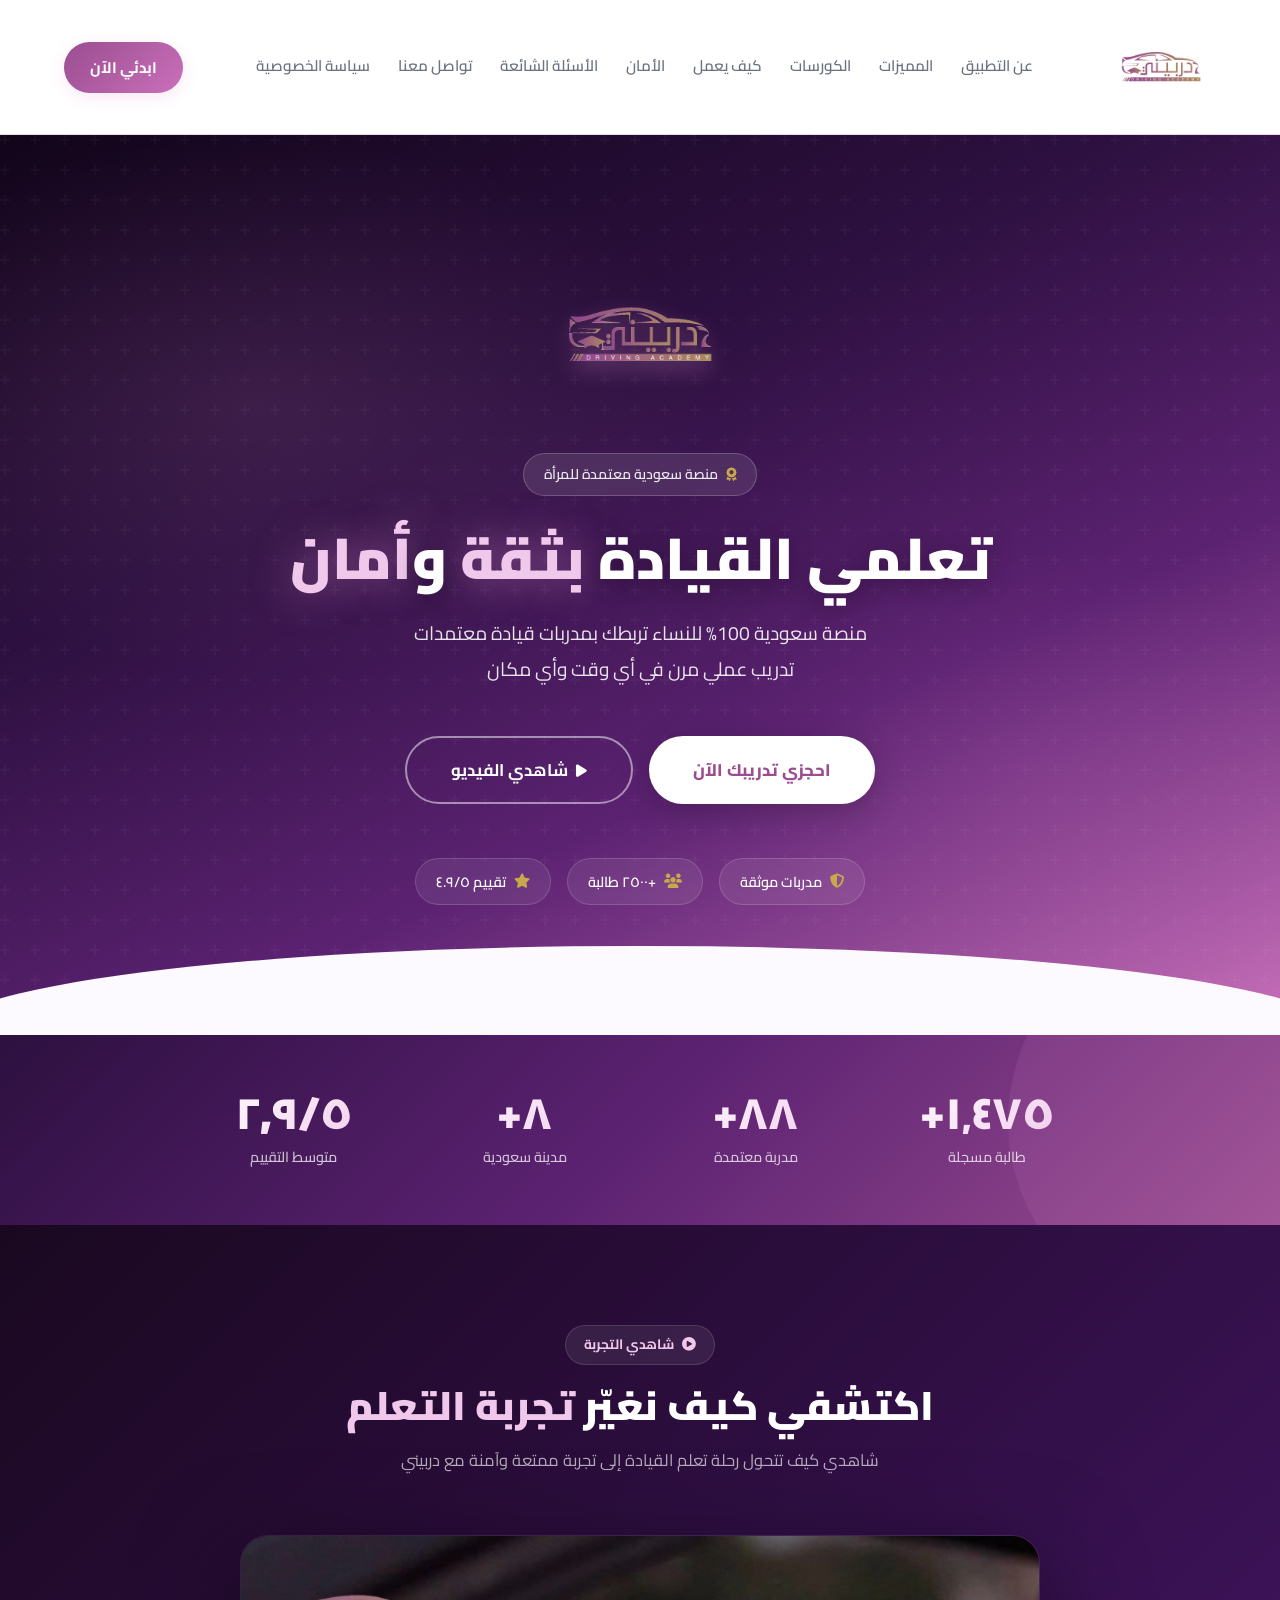
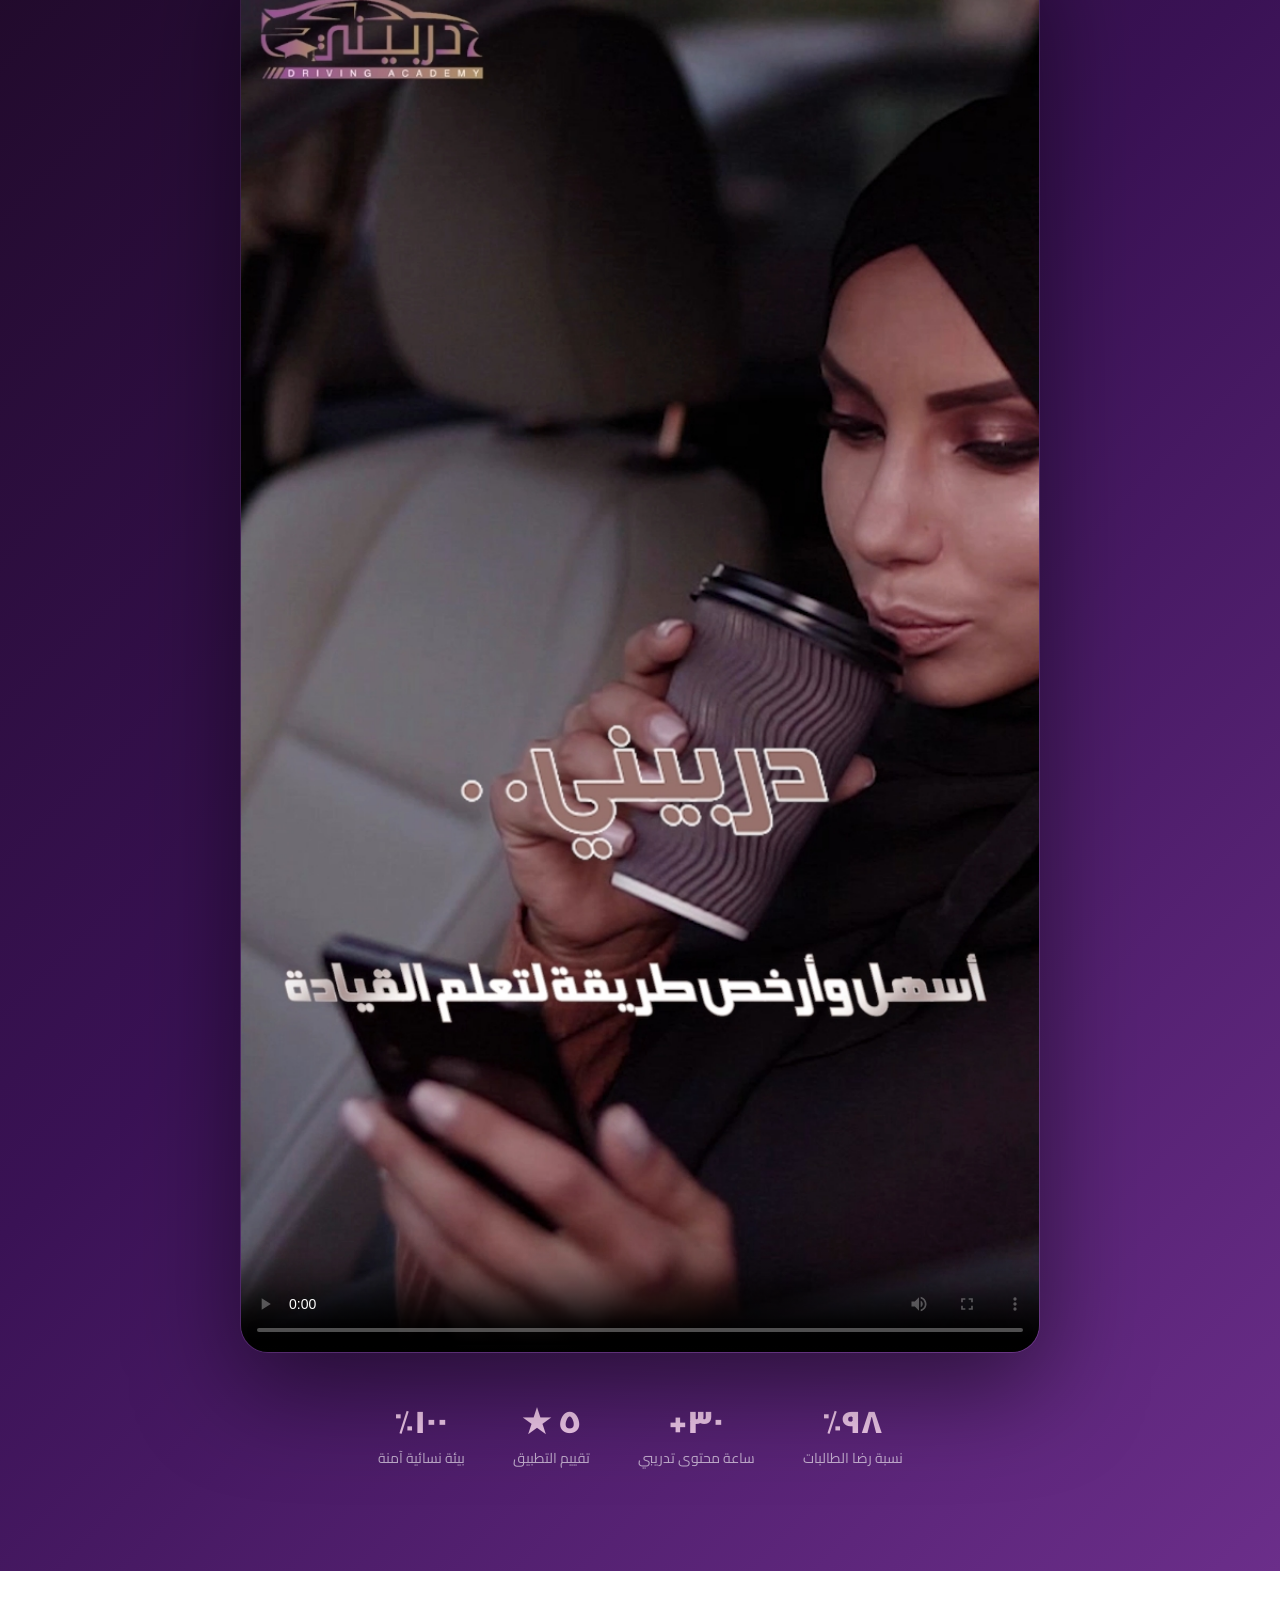
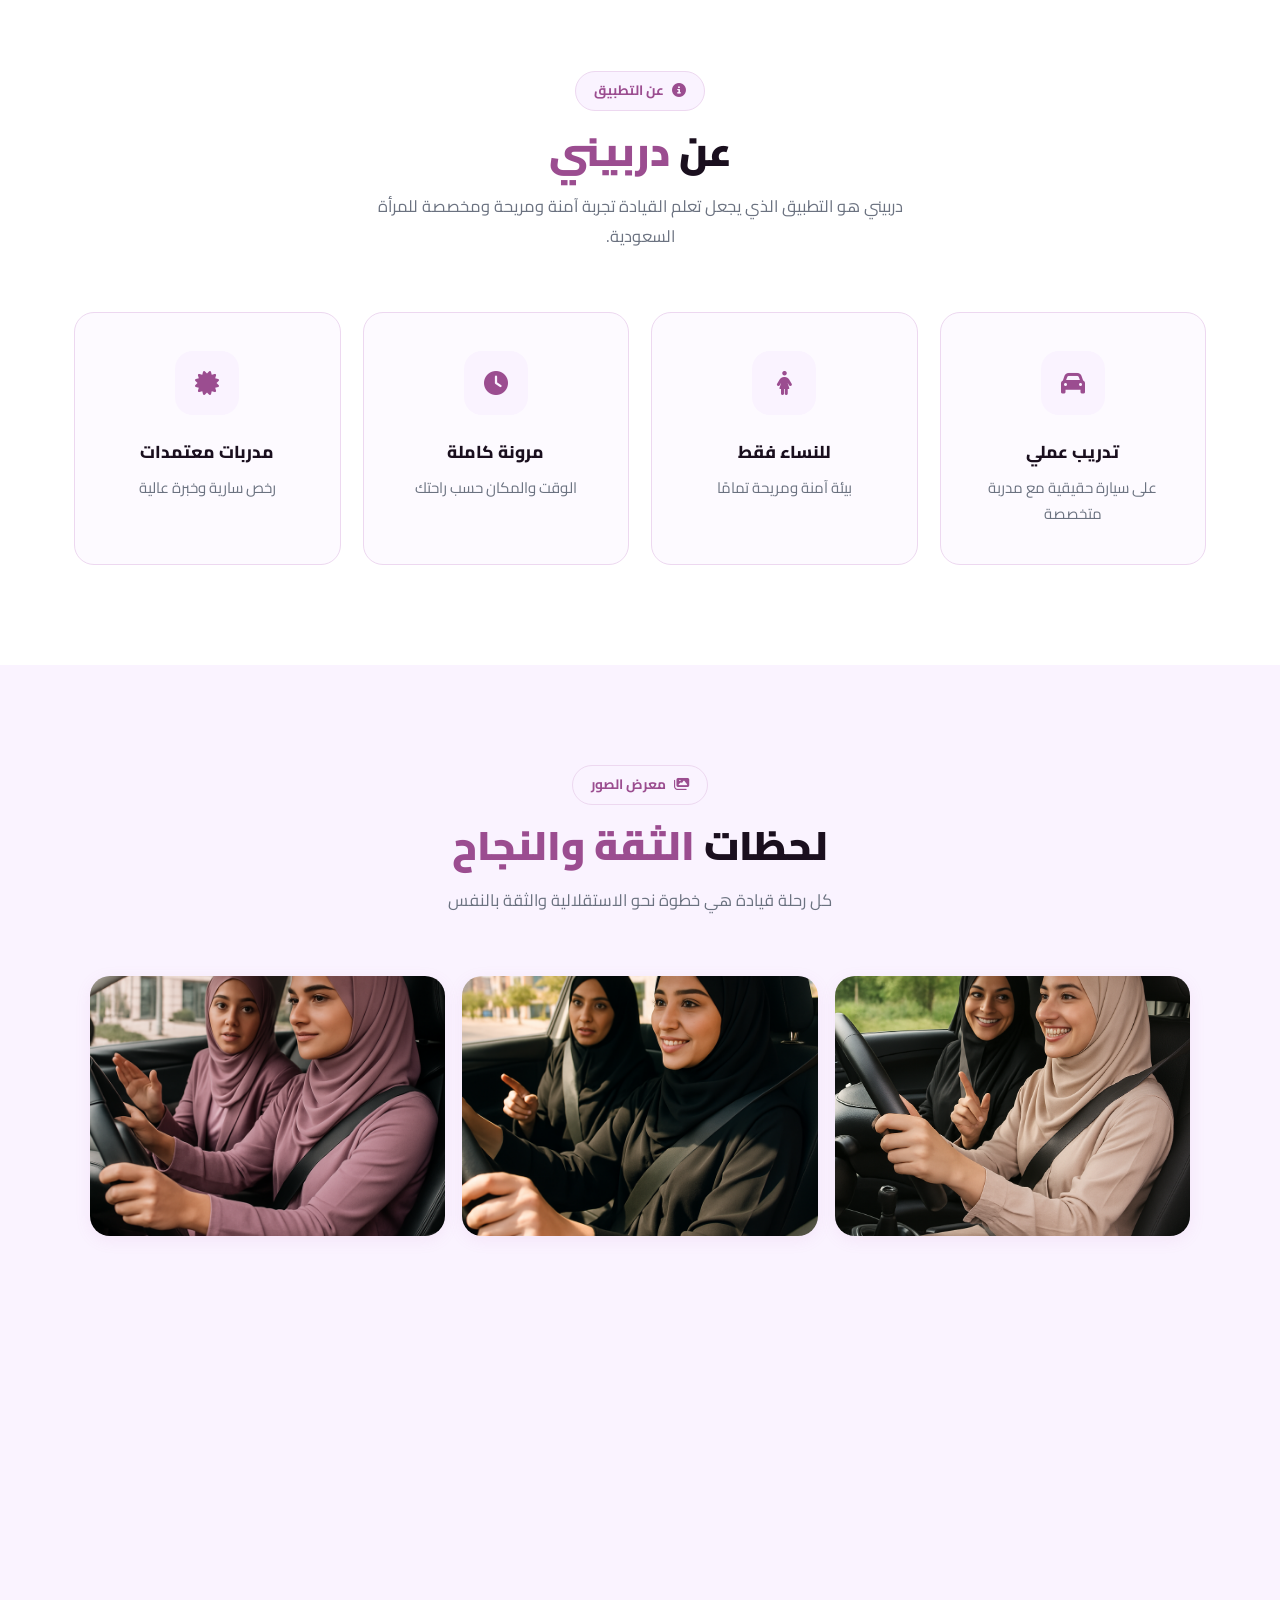
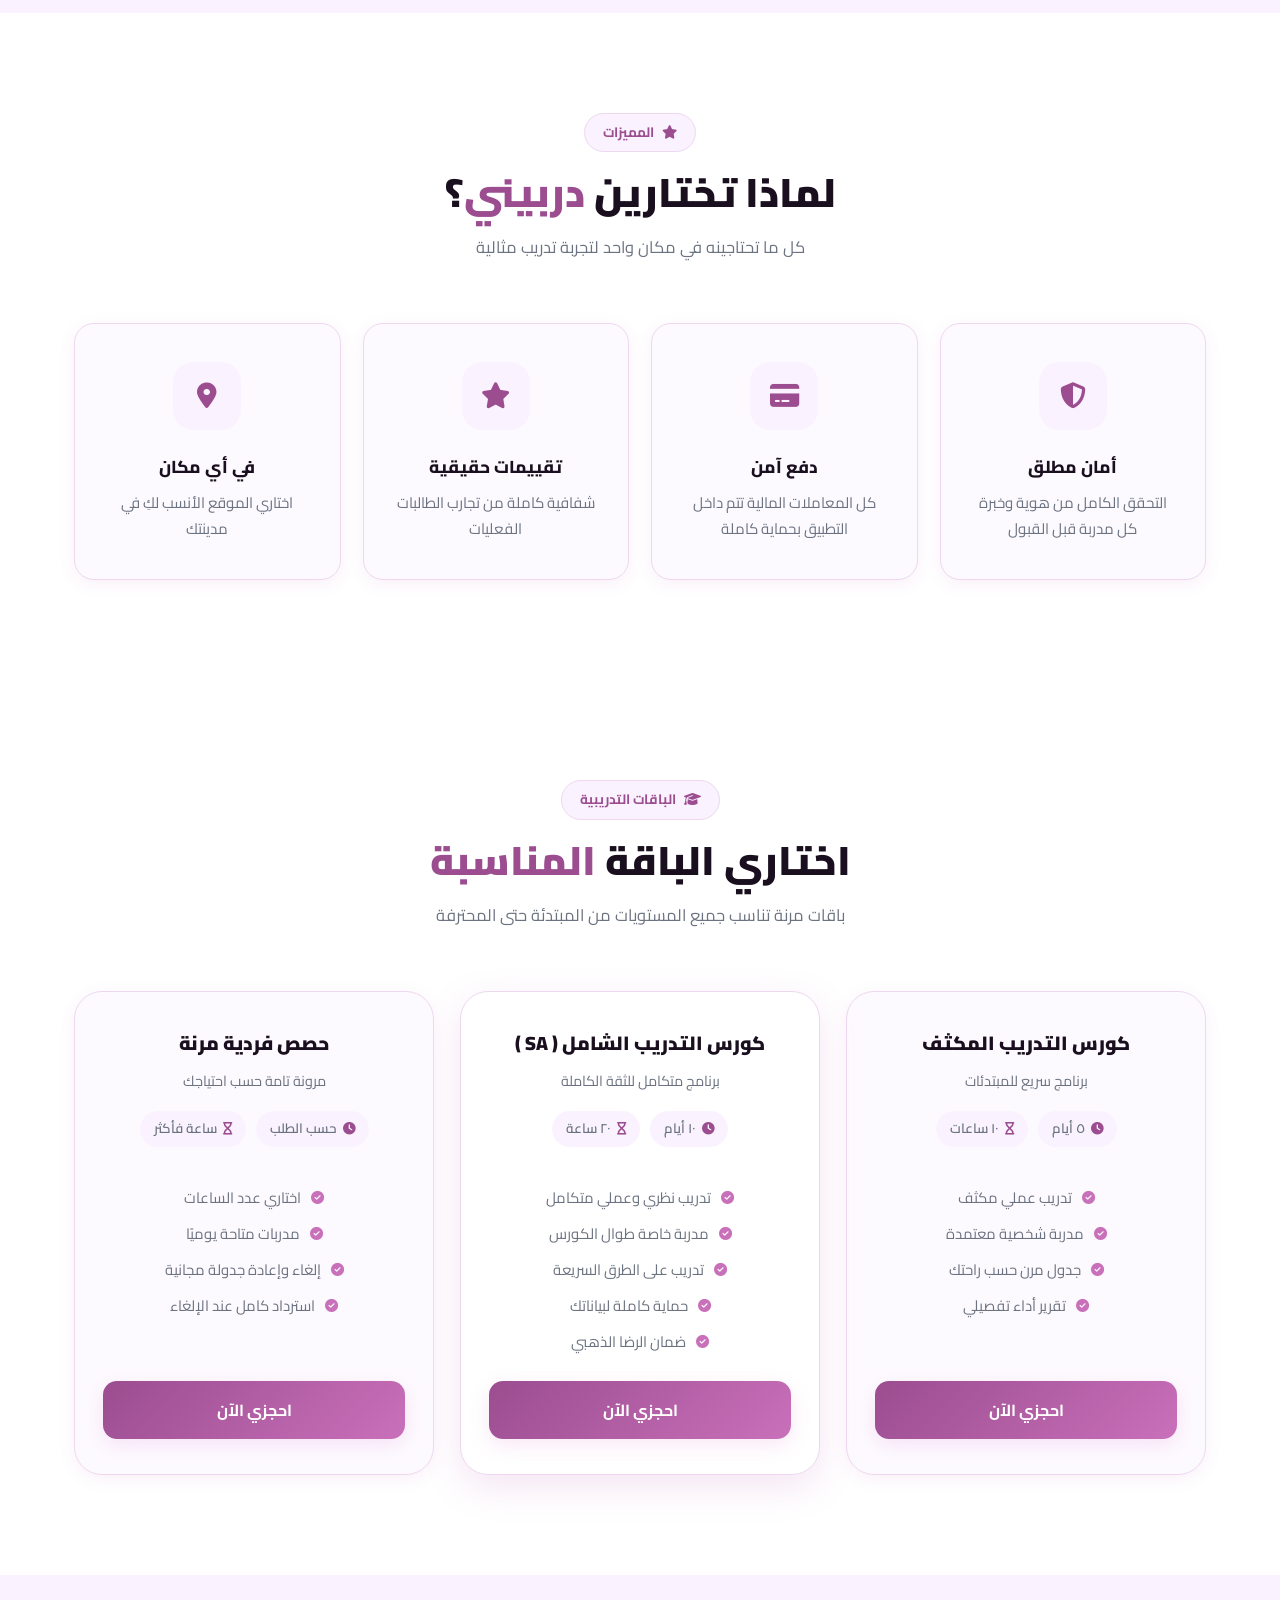
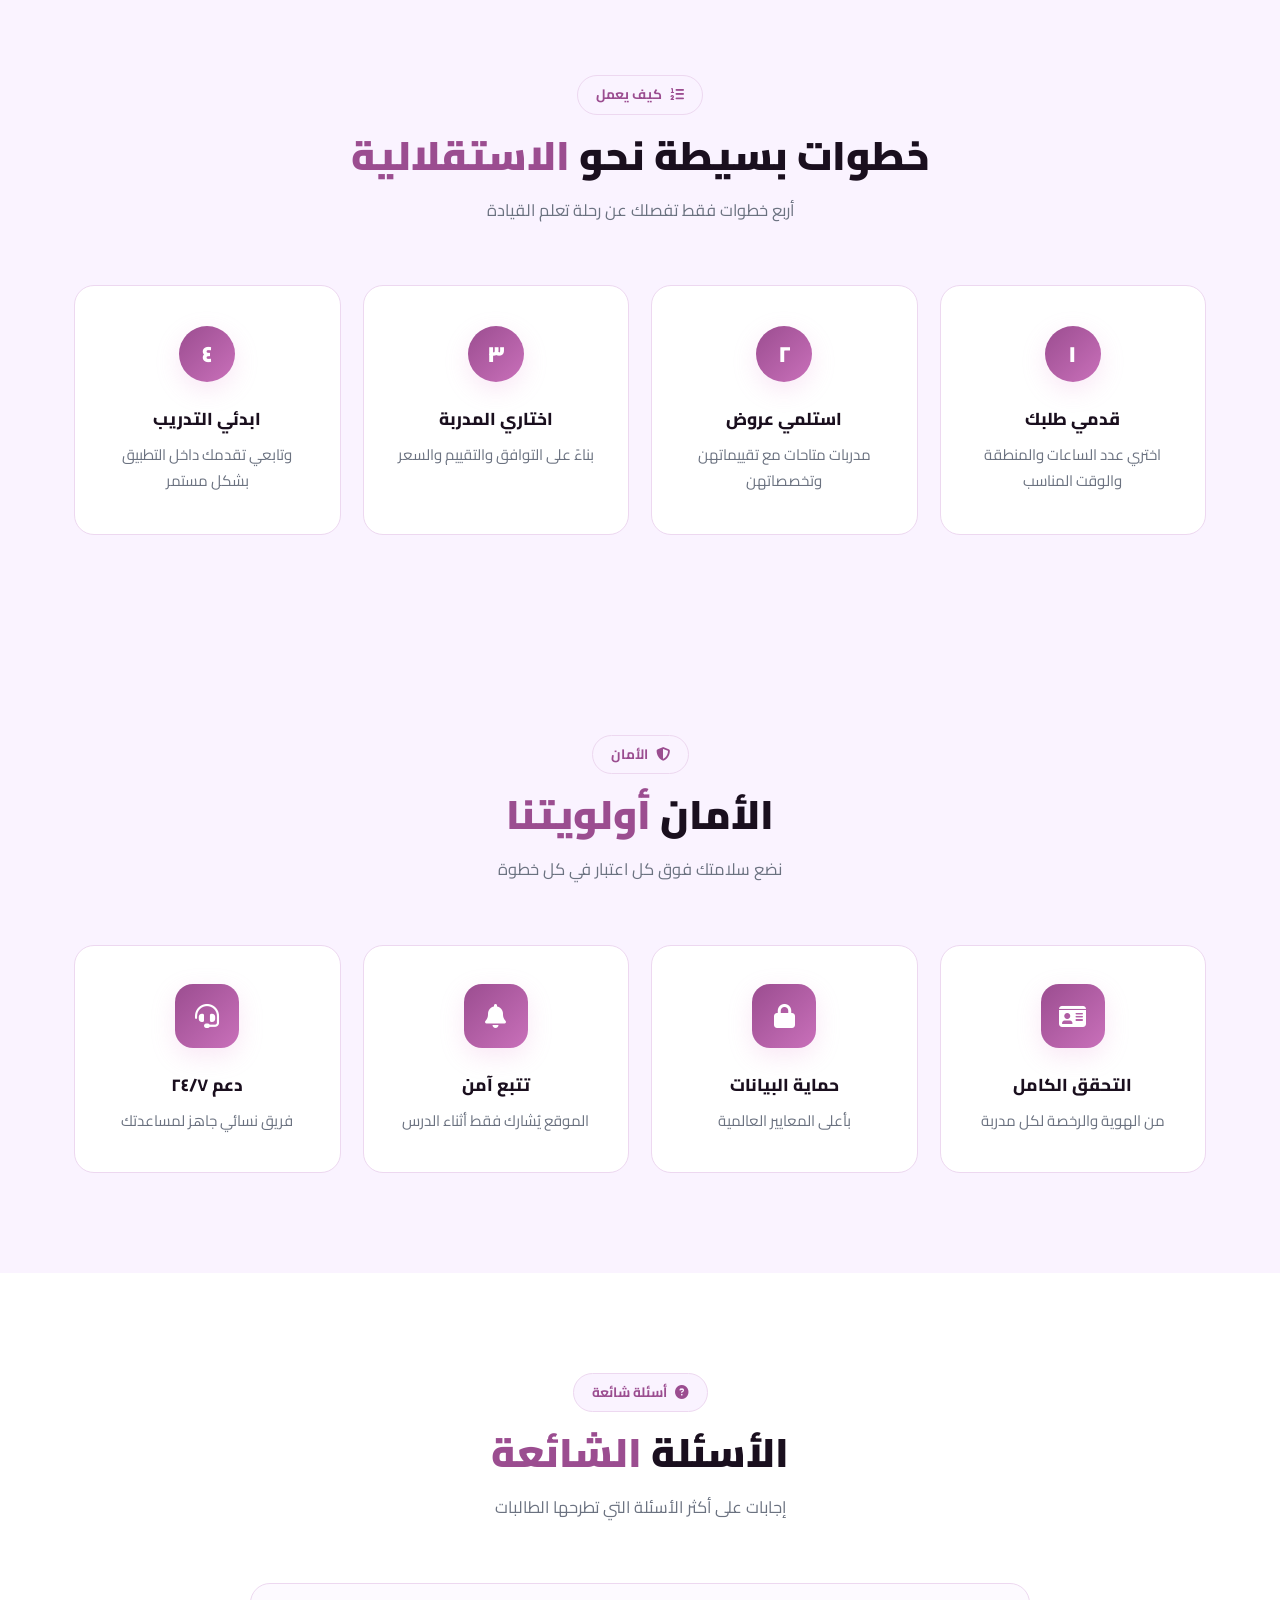
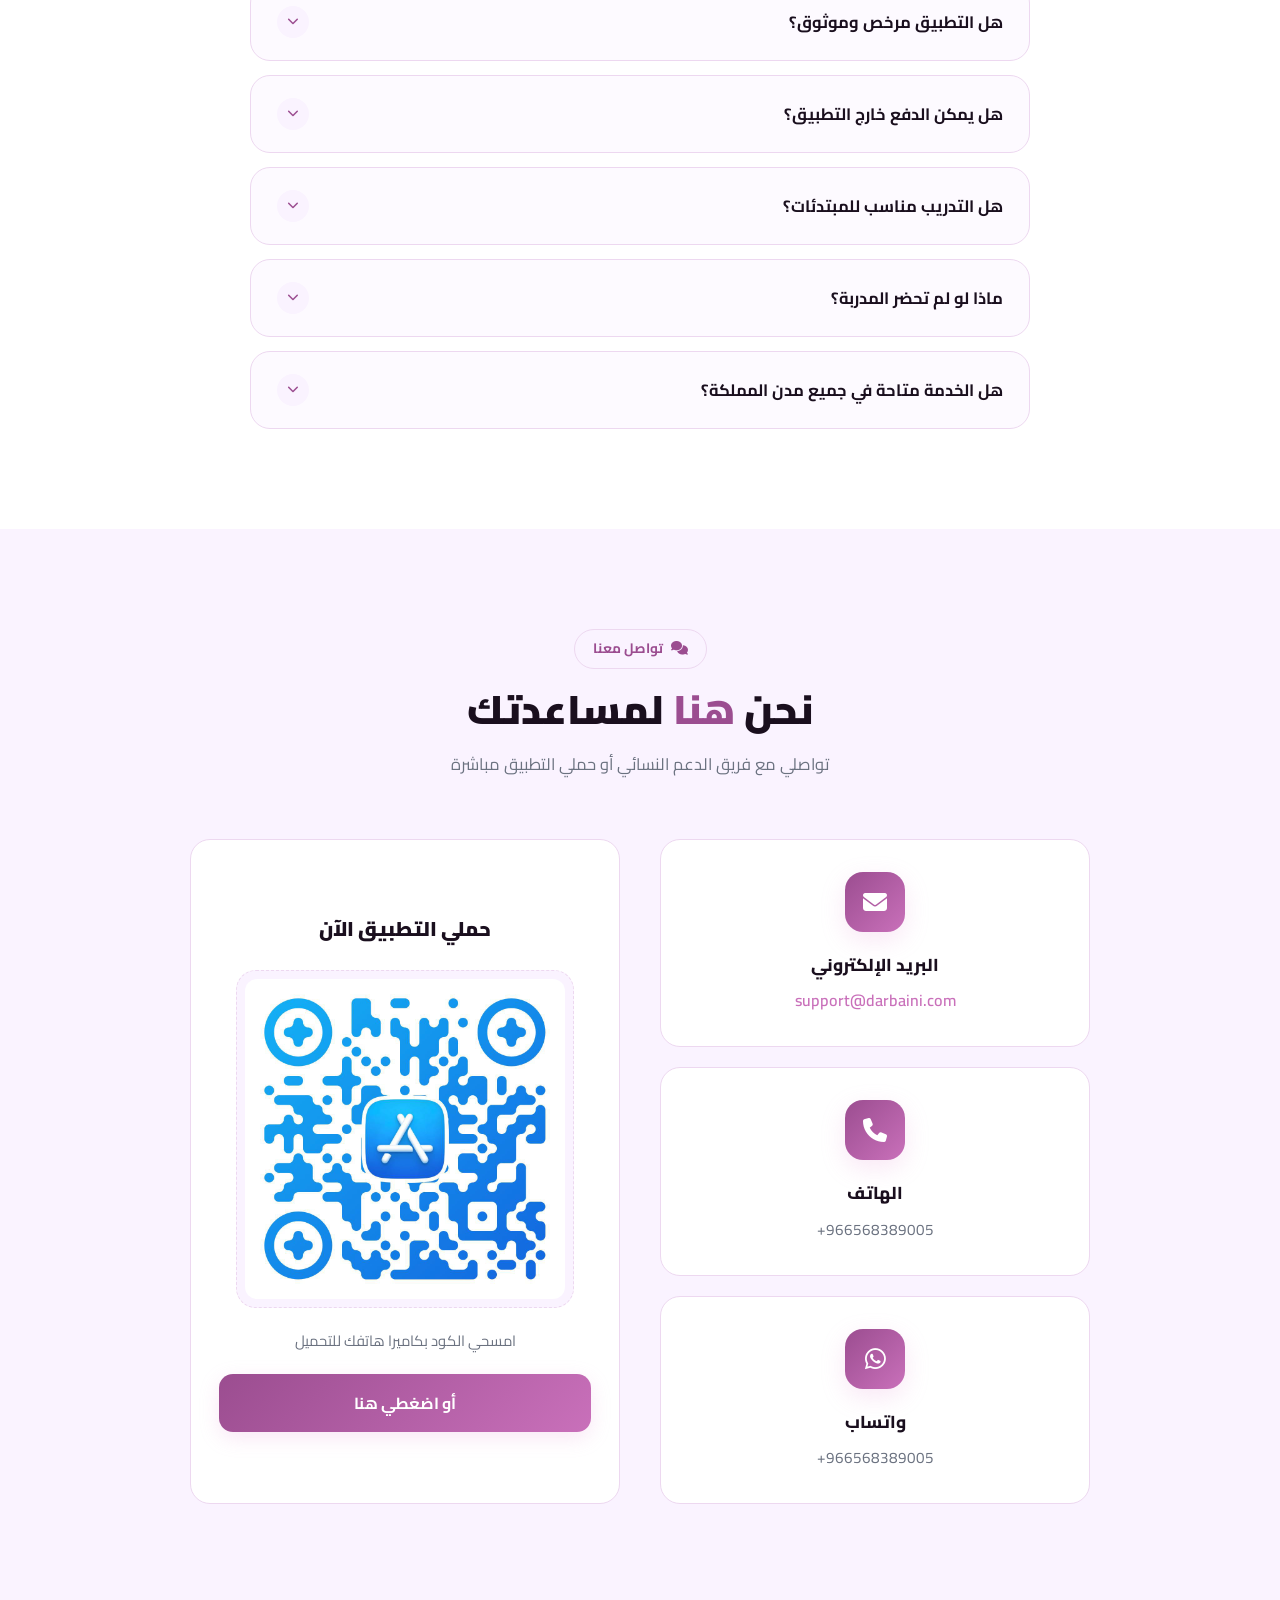
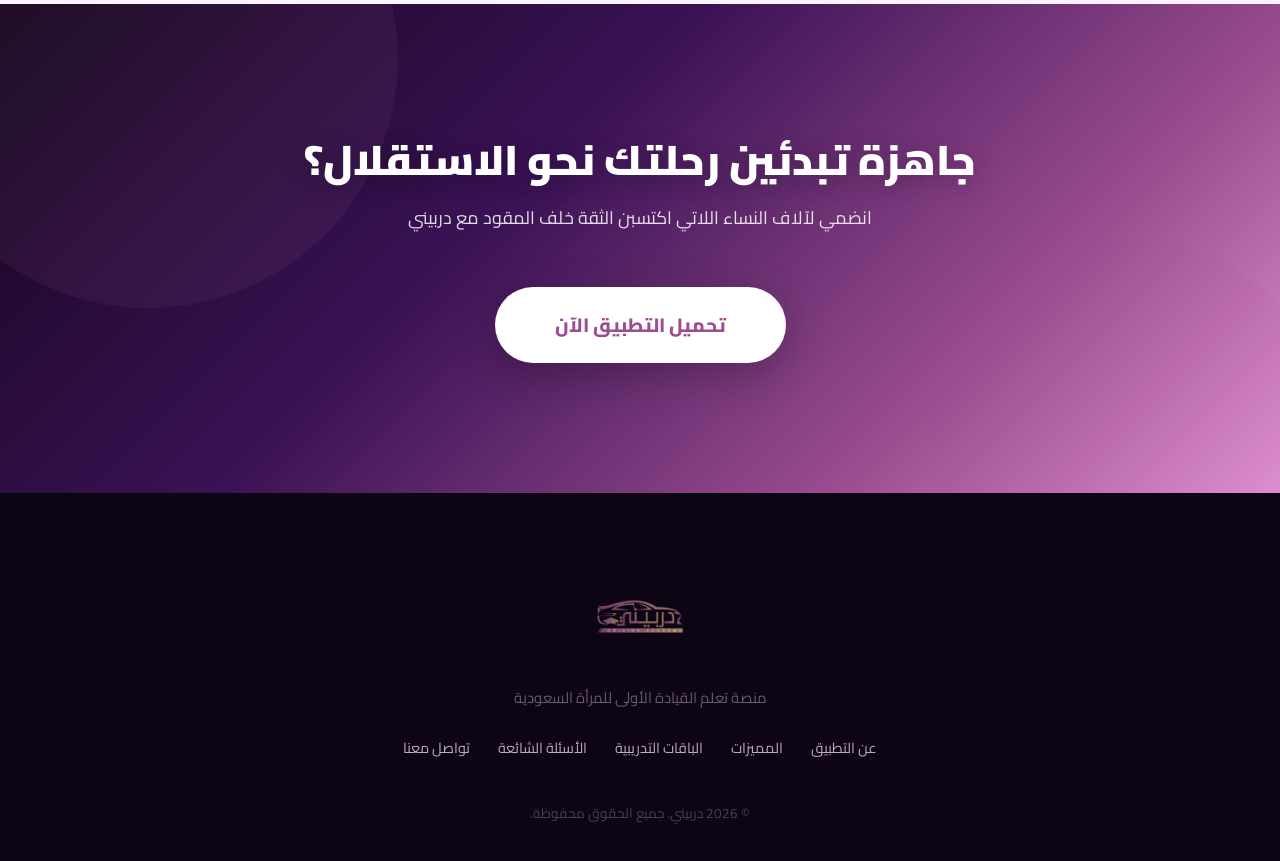
==== index.html @ 979dbbe4 "test" ====
<!doctype html>
<html lang="ar" dir="rtl">
  <head>
    <meta charset="UTF-8" />
    <meta name="viewport" content="width=device-width, initial-scale=1.0" />
    <title>دربيني | تعلمي القيادة بثقة وأمان - منصة سعودية معتمدة</title>
    <meta
      name="description"
      content="دربيني: منصة سعودية 100% للنساء لتعلم القيادة مع مدربات معتمدات. تدريب عملي مرن في أي وقت وأي مكان."
    />
    <link rel="icon" href="media/Logo.gif" />
    <link rel="stylesheet" href="style.css" />
    <link
      href="https://fonts.googleapis.com/css2?family=Cairo:wght@400;500;600;700;800;900&display=swap"
      rel="stylesheet"
    />
    <link
      rel="stylesheet"
      href="https://cdnjs.cloudflare.com/ajax/libs/font-awesome/6.5.0/css/all.min.css"
    />
    <!-- Google Tag Manager -->
    <script>
      (function (w, d, s, l, i) {
        w[l] = w[l] || [];
        w[l].push({ "gtm.start": new Date().getTime(), event: "gtm.js" });
        var f = d.getElementsByTagName(s)[0],
          j = d.createElement(s),
          dl = l != "dataLayer" ? "&l=" + l : "";
        j.async = true;
        j.src = "https://www.googletagmanager.com/gtm.js?id=" + i + dl;
        f.parentNode.insertBefore(j, f);
      })(window, document, "script", "dataLayer", "GTM-TWV7TV29");
    </script>
    <!-- End Google Tag Manager -->
  </head>
  <body>
    <!-- Google Tag Manager (noscript) -->
    <noscript
      ><iframe
        src="https://www.googletagmanager.com/ns.html?id=GTM-TWV7TV29"
        height="0"
        width="0"
        style="display: none; visibility: hidden"
      ></iframe
    ></noscript>
    <!-- End Google Tag Manager (noscript) -->
    <header class="navbar">
      <a class="logo" href="#">
        <img src="media/Logo.gif" alt="دربيني - منصة تعلم القيادة للنساء" />
      </a>
      <nav class="desktop-nav">
        <a href="#about">عن التطبيق</a>
        <a href="#features">المميزات</a>
        <a href="#courses">الكورسات</a>
        <a href="#steps">كيف يعمل</a>
        <a href="#safety">الأمان</a>
        <a href="#faq">الأسئلة الشائعة</a>
        <a href="#contact">تواصل معنا</a>
        <a href="privacy.html">سياسة الخصوصية</a>
      </nav>
      <button class="cta desktop-cta" onclick="downloadApp()">
        ابدئي الآن
      </button>
      <button class="hamburger" onclick="toggleMenu()" aria-label="القائمة">
        <span></span><span></span><span></span>
      </button>
    </header>

    <div class="mobile-menu" id="mobileMenu">
      <nav>
        <a href="#about" onclick="toggleMenu()">عن التطبيق</a>
        <!-- <a href="#features" onclick="toggleMenu()">المميزات</a> -->
        <a href="#courses" onclick="toggleMenu()">الكورسات</a>
        <a href="#steps" onclick="toggleMenu()">كيف يعمل</a>
        <a href="#safety" onclick="toggleMenu()">الأمان</a>
        <a href="#faq" onclick="toggleMenu()">الأسئلة الشائعة</a>
        <a href="#contact" onclick="toggleMenu()">تواصل معنا</a>
        <a href="privacy.html" onclick="toggleMenu()">سياسة الخصوصية</a>
      </nav>
      <button
        class="cta"
        onclick="
          downloadApp();
          toggleMenu();
        "
      >
        ابدئي الآن
      </button>
    </div>

    <section class="hero">
      <div class="hero-content">
        <div class="hero-logo">
          <img src="media/Logo.gif" alt="شعار دربيني" />
        </div>
        <div class="hero-badge">
          <i class="fas fa-award"></i>
          منصة سعودية معتمدة للمرأة
        </div>
        <h1>
          تعلمي القيادة <span class="highlight">بثقة</span> و<span
            class="highlight"
            >أمان</span
          >
        </h1>
        <p class="hero-subtitle">
          منصة سعودية 100% للنساء تربطك بمدربات قيادة معتمدات<br />
          تدريب عملي مرن في أي وقت وأي مكان
        </p>
        <div class="hero-buttons">
          <button class="cta-primary" onclick="downloadApp()">
            احجزي تدريبك الآن
          </button>
          <button
            class="cta-secondary"
            onclick="
              document
                .getElementById('video-section')
                .scrollIntoView({ behavior: 'smooth' })
            "
          >
            <i class="fas fa-play"></i>شاهدي الفيديو
          </button>
        </div>
        <div class="trust-badges">
          <div><i class="fas fa-shield-alt"></i> مدربات موثقة</div>
          <div><i class="fas fa-users"></i> +٢٥٠٠ طالبة</div>
          <div><i class="fas fa-star"></i> تقييم ٤.٩/٥</div>
        </div>
      </div>
    </section>

    <div class="stats-bar">
      <div class="stats-inner">
        <div class="stat-item">
          <div class="stat-number" data-target="2500" data-suffix="+">0</div>
          <div class="stat-label">طالبة مسجلة</div>
        </div>
        <div class="stat-item">
          <div class="stat-number" data-target="150" data-suffix="+">0</div>
          <div class="stat-label">مدربة معتمدة</div>
        </div>
        <div class="stat-item">
          <div class="stat-number" data-target="15" data-suffix="+">0</div>
          <div class="stat-label">مدينة سعودية</div>
        </div>
        <div class="stat-item">
          <div class="stat-number" data-target="4.9" data-suffix="/٥">0</div>
          <div class="stat-label">متوسط التقييم</div>
        </div>
      </div>
    </div>

    <section id="video-section" class="video-section">
      <div class="container">
        <div class="section-header">
          <div class="section-label">
            <i class="fas fa-play-circle"></i> شاهدي التجربة
          </div>
          <h2>
            اكتشفي كيف نغيّر <span class="highlight-soft">تجربة التعلم</span>
          </h2>
          <p class="section-desc">
            شاهدي كيف تتحول رحلة تعلم القيادة إلى تجربة ممتعة وآمنة مع دربيني
          </p>
        </div>
        <div class="video-wrapper">
          <div class="video-container">
            <video controls poster="media/videoCover.jpeg">
              <source src="media/FINAL%20HQ.mp4" type="video/mp4" />
              متصفحك لا يدعم تشغيل الفيديو
            </video>
          </div>
          <div class="video-stats">
            <div class="video-stat">
              <span class="num">٩٨٪</span
              ><span class="lbl">نسبة رضا الطالبات</span>
            </div>
            <div class="video-stat">
              <span class="num">٣٠+</span
              ><span class="lbl">ساعة محتوى تدريبي</span>
            </div>
            <div class="video-stat">
              <span class="num">٥ ★</span><span class="lbl">تقييم التطبيق</span>
            </div>
            <div class="video-stat">
              <span class="num">١٠٠٪</span
              ><span class="lbl">بيئة نسائية آمنة</span>
            </div>
          </div>
        </div>
      </div>
    </section>

    <section id="about" class="about">
      <div class="container">
        <div class="section-header">
          <div class="section-label">
            <i class="fas fa-info-circle"></i> عن التطبيق
          </div>
          <h2>عن <span class="pink">دربيني</span></h2>
          <p class="section-desc">
            دربيني هو التطبيق الذي يجعل تعلم القيادة تجربة آمنة ومريحة ومخصصة
            للمرأة السعودية.
          </p>
        </div>
        <div class="about-grid">
          <div class="about-item">
            <div class="icon-wrap"><i class="fas fa-car"></i></div>
            <h3>تدريب عملي</h3>
            <p>على سيارة حقيقية مع مدربة متخصصة</p>
          </div>
          <div class="about-item">
            <div class="icon-wrap"><i class="fas fa-female"></i></div>
            <h3>للنساء فقط</h3>
            <p>بيئة آمنة ومريحة تمامًا</p>
          </div>
          <div class="about-item">
            <div class="icon-wrap"><i class="fas fa-clock"></i></div>
            <h3>مرونة كاملة</h3>
            <p>الوقت والمكان حسب راحتك</p>
          </div>
          <div class="about-item">
            <div class="icon-wrap"><i class="fas fa-certificate"></i></div>
            <h3>مدربات معتمدات</h3>
            <p>رخص سارية وخبرة عالية</p>
          </div>
        </div>
      </div>
    </section>

    <section id="gallery" class="gallery">
      <div class="container">
        <div class="section-header">
          <div class="section-label">
            <i class="fas fa-images"></i> معرض الصور
          </div>
          <h2>لحظات <span class="pink">الثقة والنجاح</span></h2>
          <p class="section-desc">
            كل رحلة قيادة هي خطوة نحو الاستقلالية والثقة بالنفس
          </p>
        </div>
        <div class="gallery-grid">
          <div class="gallery-item">
            <img
              src="media/img1.png"
              alt="سيدة تتعلم القيادة بثقة خلف المقود"
              loading="lazy"
            />
            <div class="gallery-overlay"><span>الثقة خلف المقود</span></div>
          </div>
          <div class="gallery-item">
            <img
              src="media/img3.png"
              alt="تدريب على الطريق السريعة"
              loading="lazy"
            />
            <div class="gallery-overlay">
              <span>تدريب على الطرق السريعة</span>
            </div>
          </div>
          <div class="gallery-item">
            <img
              src="media/img2.png"
              alt="سيارة التدريب الحديثة"
              loading="lazy"
            />
            <div class="gallery-overlay">
              <span>سيارات التدريب الحديثة</span>
            </div>
          </div>
        </div>
      </div>
    </section>

    <section id="features" class="features">
      <div class="container">
        <div class="section-header">
          <div class="section-label"><i class="fas fa-star"></i> المميزات</div>
          <h2>لماذا تختارين <span class="pink">دربيني</span>؟</h2>
          <p class="section-desc">
            كل ما تحتاجينه في مكان واحد لتجربة تدريب مثالية
          </p>
        </div>
        <div class="cards">
          <div class="card">
            <div class="icon-wrap"><i class="fas fa-shield-alt"></i></div>
            <h3>أمان مطلق</h3>
            <p>التحقق الكامل من هوية وخبرة كل مدربة قبل القبول</p>
          </div>
          <div class="card">
            <div class="icon-wrap"><i class="fas fa-credit-card"></i></div>
            <h3>دفع آمن</h3>
            <p>كل المعاملات المالية تتم داخل التطبيق بحماية كاملة</p>
          </div>
          <div class="card">
            <div class="icon-wrap"><i class="fas fa-star"></i></div>
            <h3>تقييمات حقيقية</h3>
            <p>شفافية كاملة من تجارب الطالبات الفعليات</p>
          </div>
          <div class="card">
            <div class="icon-wrap"><i class="fas fa-map-marker-alt"></i></div>
            <h3>في أي مكان</h3>
            <p>اختاري الموقع الأنسب لكِ في مدينتك</p>
          </div>
        </div>
      </div>
    </section>

    <section id="courses" class="courses">
      <div class="container">
        <div class="section-header">
          <div class="section-label">
            <i class="fas fa-graduation-cap"></i> الباقات التدريبية
          </div>
          <h2>اختاري الباقة <span class="pink">المناسبة</span></h2>
          <p class="section-desc">
            باقات مرنة تناسب جميع المستويات من المبتدئة حتى المحترفة
          </p>
        </div>
        <div class="courses-grid">
          <div class="course-card">
            <div class="course-body">
              <h3>كورس التدريب المكثف</h3>
              <p class="course-subtitle">برنامج سريع للمبتدئات</p>
              <div class="course-meta">
                <span><i class="fas fa-clock"></i> ٥ أيام</span>
                <span><i class="fas fa-hourglass"></i> ١٠ ساعات</span>
              </div>
              <ul class="course-features">
                <li><i class="fas fa-check-circle"></i> تدريب عملي مكثف</li>
                <li><i class="fas fa-check-circle"></i> مدربة شخصية معتمدة</li>
                <li><i class="fas fa-check-circle"></i> جدول مرن حسب راحتك</li>
                <li><i class="fas fa-check-circle"></i> تقرير أداء تفصيلي</li>
              </ul>
              <button class="btn-course" onclick="downloadApp()">
                احجزي الآن
              </button>
            </div>
          </div>
          <div class="course-card featured">
            <div class="course-body">
              <h3>كورس التدريب الشامل ( SA )</h3>
              <p class="course-subtitle">برنامج متكامل للثقة الكاملة</p>
              <div class="course-meta">
                <span><i class="fas fa-clock"></i> ١٠ أيام</span>
                <span><i class="fas fa-hourglass"></i> ٢٠ ساعة</span>
              </div>
              <ul class="course-features">
                <li>
                  <i class="fas fa-check-circle"></i> تدريب نظري وعملي متكامل
                </li>
                <li>
                  <i class="fas fa-check-circle"></i> مدربة خاصة طوال الكورس
                </li>
                <li>
                  <i class="fas fa-check-circle"></i> تدريب على الطرق السريعة
                </li>
                <li>
                  <i class="fas fa-check-circle"></i> حماية كاملة لبياناتك
                </li>
                <li><i class="fas fa-check-circle"></i> ضمان الرضا الذهبي</li>
              </ul>
              <button class="btn-course" onclick="downloadApp()">
                احجزي الآن
              </button>
            </div>
          </div>
          <div class="course-card">
            <div class="course-body">
              <h3>حصص فردية مرنة</h3>
              <p class="course-subtitle">مرونة تامة حسب احتياجك</p>
              <div class="course-meta">
                <span><i class="fas fa-clock"></i> حسب الطلب</span>
                <span><i class="fas fa-hourglass"></i> ساعة فأكثر</span>
              </div>
              <ul class="course-features">
                <li><i class="fas fa-check-circle"></i> اختاري عدد الساعات</li>
                <li><i class="fas fa-check-circle"></i> مدربات متاحة يوميًا</li>
                <li>
                  <i class="fas fa-check-circle"></i> إلغاء وإعادة جدولة مجانية
                </li>
                <li>
                  <i class="fas fa-check-circle"></i> استرداد كامل عند الإلغاء
                </li>
              </ul>
              <button class="btn-course" onclick="downloadApp()">
                احجزي الآن
              </button>
            </div>
          </div>
        </div>
      </div>
    </section>

    <section id="steps" class="steps">
      <div class="container">
        <div class="section-header">
          <div class="section-label">
            <i class="fas fa-list-ol"></i> كيف يعمل
          </div>
          <h2>خطوات بسيطة نحو <span class="pink">الاستقلالية</span></h2>
          <p class="section-desc">أربع خطوات فقط تفصلك عن رحلة تعلم القيادة</p>
        </div>
        <div class="steps-grid">
          <div class="step">
            <div class="step-number">١</div>
            <h3>قدمي طلبك</h3>
            <p>اختري عدد الساعات والمنطقة والوقت المناسب</p>
          </div>
          <div class="step">
            <div class="step-number">٢</div>
            <h3>استلمي عروض</h3>
            <p>مدربات متاحات مع تقييماتهن وتخصصاتهن</p>
          </div>
          <div class="step">
            <div class="step-number">٣</div>
            <h3>اختاري المدربة</h3>
            <p>بناءً على التوافق والتقييم والسعر</p>
          </div>
          <div class="step">
            <div class="step-number">٤</div>
            <h3>ابدئي التدريب</h3>
            <p>وتابعي تقدمك داخل التطبيق بشكل مستمر</p>
          </div>
        </div>
      </div>
    </section>

    <section id="safety" class="safety">
      <div class="container">
        <div class="section-header">
          <div class="section-label">
            <i class="fas fa-shield-alt"></i> الأمان
          </div>
          <h2>الأمان <span class="pink">أولويتنا</span></h2>
          <p class="section-desc">نضع سلامتك فوق كل اعتبار في كل خطوة</p>
        </div>
        <div class="safety-grid">
          <div class="safety-item">
            <div class="icon-wrap"><i class="fas fa-id-card"></i></div>
            <h3>التحقق الكامل</h3>
            <p>من الهوية والرخصة لكل مدربة</p>
          </div>
          <div class="safety-item">
            <div class="icon-wrap"><i class="fas fa-lock"></i></div>
            <h3>حماية البيانات</h3>
            <p>بأعلى المعايير العالمية</p>
          </div>
          <div class="safety-item">
            <div class="icon-wrap"><i class="fas fa-bell"></i></div>
            <h3>تتبع آمن</h3>
            <p>الموقع يُشارك فقط أثناء الدرس</p>
          </div>
          <div class="safety-item">
            <div class="icon-wrap"><i class="fas fa-headset"></i></div>
            <h3>دعم ٢٤/٧</h3>
            <p>فريق نسائي جاهز لمساعدتك</p>
          </div>
        </div>
      </div>
    </section>

    <section id="faq" class="faq">
      <div class="container">
        <div class="section-header">
          <div class="section-label">
            <i class="fas fa-question-circle"></i> أسئلة شائعة
          </div>
          <h2>الأسئلة <span class="pink">الشائعة</span></h2>
          <p class="section-desc">
            إجابات على أكثر الأسئلة التي تطرحها الطالبات
          </p>
        </div>
        <div class="faq-list">
          <div class="faq-item">
            <h3
              class="faq-question"
              role="button"
              tabindex="0"
              aria-expanded="false"
              onclick="toggleFAQ(this)"
            >
              هل التطبيق مرخص وموثوق؟
              <span class="faq-arrow"><i class="fas fa-chevron-down"></i></span>
            </h3>
            <p class="faq-answer">
              نعم، مرخص رسميًا ويعمل وفق أنظمة وزارة النقل والمرور السعودية.
            </p>
          </div>
          <div class="faq-item">
            <h3
              class="faq-question"
              role="button"
              tabindex="0"
              aria-expanded="false"
              onclick="toggleFAQ(this)"
            >
              هل يمكن الدفع خارج التطبيق؟
              <span class="faq-arrow"><i class="fas fa-chevron-down"></i></span>
            </h3>
            <p class="faq-answer">
              لا، الدفع داخل التطبيق فقط لحماية حقوقك وضمان استرداد المبالغ عند
              الحاجة.
            </p>
          </div>
          <div class="faq-item">
            <h3
              class="faq-question"
              role="button"
              tabindex="0"
              aria-expanded="false"
              onclick="toggleFAQ(this)"
            >
              هل التدريب مناسب للمبتدئات؟
              <span class="faq-arrow"><i class="fas fa-chevron-down"></i></span>
            </h3>
            <p class="faq-answer">
              نعم، لدينا برامج خاصة تبدأ من الصفر الكامل حتى تصلي لمرحلة الثقة
              التامة خلف المقود.
            </p>
          </div>
          <div class="faq-item">
            <h3
              class="faq-question"
              role="button"
              tabindex="0"
              aria-expanded="false"
              onclick="toggleFAQ(this)"
            >
              ماذا لو لم تحضر المدربة؟
              <span class="faq-arrow"><i class="fas fa-chevron-down"></i></span>
            </h3>
            <p class="faq-answer">
              يمكنك إعادة الجدولة بالكامل أو استرداد المبلغ كاملاً دون أي
              خصومات.
            </p>
          </div>
          <div class="faq-item">
            <h3
              class="faq-question"
              role="button"
              tabindex="0"
              aria-expanded="false"
              onclick="toggleFAQ(this)"
            >
              هل الخدمة متاحة في جميع مدن المملكة؟
              <span class="faq-arrow"><i class="fas fa-chevron-down"></i></span>
            </h3>
            <p class="faq-answer">
              نعم، نغطي حاليًا أكثر من ١٥ مدينة سعودية ونتوسع باستمرار لخدمة
              أكبر عدد ممكن من الطالبات.
            </p>
          </div>
        </div>
      </div>
    </section>

    <section id="contact" class="contact">
      <div class="container">
        <div class="section-header">
          <div class="section-label">
            <i class="fas fa-comments"></i> تواصل معنا
          </div>
          <h2>نحن <span class="pink">هنا</span> لمساعدتك</h2>
          <p class="section-desc">
            تواصلي مع فريق الدعم النسائي أو حملي التطبيق مباشرة
          </p>
        </div>
        <div class="contact-grid">
          <div class="contact-info">
            <div class="contact-item">
              <div class="icon-wrap"><i class="fas fa-envelope"></i></div>
              <h3>البريد الإلكتروني</h3>
              <a id="email-link" href="mailto:support@darbaini.com"
                >support@darbaini.com</a
              >
            </div>
            <div class="contact-item">
              <div class="icon-wrap"><i class="fas fa-phone"></i></div>
              <h3>الهاتف</h3>
              <p class="phone-number">+966568389005</p>
            </div>
            <div class="contact-item">
              <div class="icon-wrap"><i class="fab fa-whatsapp"></i></div>
              <h3>واتساب</h3>
              <p class="phone-number">+966568389005</p>
            </div>
          </div>
          <div class="contact-qr">
            <div class="qr-card">
              <h3>حملي التطبيق الآن</h3>
              <div class="qr-wrap">
                <img
                  src="media/app-store-qr.jpeg"
                  alt="امسحي هذا الكود بكاميرا هاتفك لتحميل تطبيق دربيني من App Store"
                  loading="lazy"
                />
              </div>
              <p>امسحي الكود بكاميرا هاتفك للتحميل</p>
              <button class="btn-course" onclick="downloadApp()">
                أو اضغطي هنا
              </button>
            </div>
          </div>
        </div>
      </div>
    </section>

    <section class="cta-section">
      <div class="container">
        <h2>جاهزة تبدئين رحلتك نحو الاستقلال؟</h2>
        <p>انضمي لآلاف النساء اللاتي اكتسبن الثقة خلف المقود مع دربيني</p>
        <button class="cta-primary big" onclick="downloadApp()">
          تحميل التطبيق الآن
        </button>
      </div>
    </section>

    <footer>
      <div class="footer-inner">
        <img
          class="footer-logo-img"
          src="media/Logo.gif"
          alt="شعار دربيني"
          loading="lazy"
        />
        <p class="footer-tagline">منصة تعلم القيادة الأولى للمرأة السعودية</p>
        <div class="footer-links">
          <a href="#about">عن التطبيق</a>
          <a href="#features">المميزات</a>
          <a href="#courses">الباقات التدريبية</a>
          <a href="#faq">الأسئلة الشائعة</a>
          <a href="#contact">تواصل معنا</a>
        </div>
        <p class="footer-copy">
          © <span id="current-year">2026</span> دربيني. جميع الحقوق محفوظة.
        </p>
      </div>
    </footer>

    <script src="script.js"></script>
  </body>
</html>
---- style.css ----
/* Font is loaded via <link> in HTML — no duplicate @import needed */

:root {
  --primary: #c970ba;
  --primary-light: #e293d1;
  --primary-dark: #9b4d90;
  --primary-glow: rgba(226, 147, 209, 0.22);
  --accent: #c9a84c;
  --text: #1a0f1e;
  --light-text: #6b7280;
  --muted-text: #9ca3af;
  --bg: #fdfaff;
  --bg-soft: #faf3ff;
  --bg-card: #ffffff;
  --border: #edd8f0;
  --white: #ffffff;
  --shadow-sm: 0 4px 16px rgba(201, 112, 186, 0.1);
  --shadow-md: 0 12px 36px rgba(201, 112, 186, 0.18);
  --shadow-lg: 0 24px 64px rgba(201, 112, 186, 0.24);
  --radius-sm: 14px;
  --radius: 20px;
  --radius-lg: 28px;
}

*,
*::before,
*::after {
  margin: 0;
  padding: 0;
  box-sizing: border-box;
}
html {
  scroll-behavior: smooth;
}

body {
  font-family: "Cairo", sans-serif;
  background: var(--bg);
  color: var(--text);
  direction: rtl;
  line-height: 1.75;
  -webkit-font-smoothing: antialiased;
}

.container {
  max-width: 1180px;
  margin: 0 auto;
  padding: 0 24px;
}

/* ── NAVBAR ─────────────────────────── */
.navbar {
  display: flex;
  align-items: center;
  justify-content: space-between;
  padding: 12px 5%;
  background: rgba(255, 255, 255, 0.97);
  -webkit-backdrop-filter: blur(20px);
  backdrop-filter: blur(20px);
  position: sticky;
  top: 0;
  z-index: 1000;
  border-bottom: 1px solid var(--border);
  transition: all 0.35s ease;
  gap: 16px;
  flex-wrap: wrap;
}

.navbar.scrolled {
  padding: 8px 5%;
  box-shadow: 0 6px 28px rgba(201, 112, 186, 0.14);
}

.logo {
  display: flex;
  align-items: center;
  gap: 10px;
  text-decoration: none;
  z-index: 10;
}
.logo img {
  height: 110px;
  width: auto;
  object-fit: contain;
  transition:
    transform 0.3s ease,
    height 0.3s ease;
}
.logo img:hover {
  transform: scale(1.04);
}

.desktop-nav {
  display: flex;
  gap: 28px;
  flex-wrap: wrap;
  justify-content: center;
}
.desktop-nav a {
  text-decoration: none;
  color: var(--light-text);
  font-weight: 600;
  font-size: 0.95rem;
  transition: color 0.25s;
  position: relative;
  padding-bottom: 1px;
}
.desktop-nav a::after {
  content: "";
  position: absolute;
  bottom: 0;
  right: 0;
  width: 0;
  height: 2px;
  background: var(--primary);
  border-radius: 2px;
  transition: width 0.3s ease;
}
.desktop-nav a:hover {
  color: var(--primary);
}
.desktop-nav a:hover::after {
  width: 100%;
}

.cta {
  background: linear-gradient(135deg, var(--primary-dark), var(--primary));
  color: white;
  border: none;
  padding: 11px 26px;
  border-radius: 50px;
  font-weight: 700;
  font-size: 0.95rem;
  font-family: "Cairo", sans-serif;
  cursor: pointer;
  transition: all 0.3s ease;
  box-shadow: 0 4px 16px var(--primary-glow);
  white-space: nowrap;
}
.cta:hover {
  transform: translateY(-2px);
  box-shadow: 0 8px 28px var(--primary-glow);
}

/* ── HAMBURGER ─────────────────────────── */
.hamburger {
  display: none;
  flex-direction: column;
  justify-content: space-between;
  width: 28px;
  height: 22px;
  cursor: pointer;
  z-index: 20;
  background: none;
  border: none;
  padding: 0;
}
.hamburger span {
  width: 100%;
  height: 3px;
  background: var(--light-text);
  border-radius: 3px;
  transition: all 0.35s cubic-bezier(0.4, 0, 0.2, 1);
  position: relative;
}
.hamburger.active span:nth-child(1) {
  transform: rotate(45deg) translate(5px, 5px);
}
.hamburger.active span:nth-child(2) {
  opacity: 0;
  transform: scale(0.2);
}
.hamburger.active span:nth-child(3) {
  transform: rotate(-45deg) translate(6px, -6px);
}

/* ── MOBILE MENU ───────────────────────── */
.mobile-menu {
  position: fixed;
  top: 0;
  left: 0;
  width: 100%;
  height: 100vh;
  background: rgba(255, 255, 255, 0.98);
  -webkit-backdrop-filter: blur(25px);
  backdrop-filter: blur(25px);
  display: flex;
  flex-direction: column;
  align-items: center;
  justify-content: flex-start;
  padding: 100px 20px 40px;
  gap: 32px;
  z-index: 999;
  visibility: hidden;
  opacity: 0;
  transform: translateY(-100%);
  transition:
    transform 0.5s cubic-bezier(0.32, 0.72, 0, 1),
    opacity 0.4s ease,
    visibility 0s 0.5s;
  border-bottom: 1px solid var(--border);
  overflow-y: auto;
  -webkit-overflow-scrolling: touch;
}
.mobile-menu.active {
  visibility: visible;
  opacity: 1;
  transform: translateY(0);
  transition:
    transform 0.5s cubic-bezier(0.32, 0.72, 0, 1),
    opacity 0.4s ease,
    visibility 0s 0s;
}
.mobile-menu nav {
  flex-direction: column;
  gap: 28px;
  align-items: center;
  display: flex;
}
.mobile-menu nav a {
  font-size: 1.35rem;
  padding: 8px 0;
  text-decoration: none;
  color: var(--text);
  font-weight: 700;
}
.mobile-menu .cta {
  padding: 14px 36px;
  font-size: 1.1rem;
  margin-top: 16px;
}

@media (max-width: 992px) {
  .hamburger {
    display: flex;
  }
  .desktop-nav,
  .desktop-cta {
    display: none;
  }
  .logo img {
    height: 85px;
  }
  .navbar {
    padding: 10px 5%;
  }
}

@media (max-width: 480px) {
  .navbar {
    padding: 5px 3%;
  }
  .logo img {
    height: 75px;
  }
  .mobile-menu {
    gap: 24px;
  }
  .mobile-menu nav a {
    font-size: 1.25rem;
  }
}

/* ── HERO ────────────────────────────── */
.hero {
  background: linear-gradient(
    155deg,
    #12051a 0%,
    #2d1040 35%,
    #5c2272 65%,
    #c970ba 100%
  );
  color: white;
  padding: 100px 20px 130px;
  text-align: center;
  position: relative;
  overflow: hidden;
}
.hero::before {
  content: "";
  position: absolute;
  inset: 0;
  background:
    radial-gradient(
      ellipse 60% 50% at 20% 30%,
      rgba(226, 147, 209, 0.12) 0%,
      transparent 60%
    ),
    radial-gradient(
      ellipse 40% 40% at 80% 70%,
      rgba(201, 112, 186, 0.1) 0%,
      transparent 60%
    ),
    url("data:image/svg+xml,%3Csvg width='60' height='60' viewBox='0 0 60 60' xmlns='http://www.w3.org/2000/svg'%3E%3Cg fill='none' fill-rule='evenodd'%3E%3Cg fill='%23ffffff' fill-opacity='0.03'%3E%3Cpath d='M36 34v-4h-2v4h-4v2h4v4h2v-4h4v-2h-4zm0-30V0h-2v4h-4v2h4v4h2V6h4V4h-4zM6 34v-4H4v4H0v2h4v4h2v-4h4v-2H6zM6 4V0H4v4H0v2h4v4h2V6h4V4H6z'/%3E%3C/g%3E%3C/g%3E%3C/svg%3E");
  pointer-events: none;
}
.hero::after {
  content: "";
  position: absolute;
  bottom: -1px;
  left: 0;
  right: 0;
  height: 90px;
  background: var(--bg);
  clip-path: ellipse(55% 100% at 50% 100%);
}
.hero-content {
  position: relative;
  z-index: 1;
  max-width: 820px;
  margin: 0 auto;
}
.hero-logo {
  margin-bottom: 10px;
}
.hero-logo img {
  height: 200px;
  width: auto;
  object-fit: contain;
  filter: drop-shadow(0 8px 10px rgba(226, 147, 209, 0.4));
  animation: floatLogo 4s ease-in-out infinite;
}
@keyframes floatLogo {
  0%,
  100% {
    transform: translateY(0);
  }
  50% {
    transform: translateY(-10px);
  }
}

.hero-badge {
  display: inline-flex;
  align-items: center;
  gap: 8px;
  background: rgba(255, 255, 255, 0.1);
  border: 1px solid rgba(255, 255, 255, 0.2);
  color: rgba(255, 255, 255, 0.9);
  padding: 8px 20px;
  border-radius: 50px;
  font-size: 0.88rem;
  font-weight: 600;
  margin-bottom: 28px;
  backdrop-filter: blur(8px);
}
.hero-badge i {
  color: var(--accent);
  font-size: 0.85rem;
}

.hero-content h1 {
  font-size: 3.6rem;
  font-weight: 900;
  line-height: 1.2;
  margin-bottom: 22px;
  text-shadow: 0 4px 24px rgba(0, 0, 0, 0.3);
}
.highlight {
  color: #f0c8eb;
  text-shadow: 0 0 40px rgba(226, 147, 209, 0.5);
}
.highlight-soft {
  color: #f0c8eb;
}
.hero-subtitle {
  font-size: 1.2rem;
  max-width: 640px;
  margin: 0 auto 48px;
  opacity: 0.88;
  line-height: 1.9;
}
.hero-buttons {
  display: flex;
  gap: 16px;
  justify-content: center;
  flex-wrap: wrap;
  margin-bottom: 54px;
}

.cta-primary {
  background: white;
  color: var(--primary-dark);
  padding: 16px 44px;
  border-radius: 50px;
  font-weight: 800;
  font-size: 1.05rem;
  font-family: "Cairo", sans-serif;
  border: none;
  cursor: pointer;
  transition: all 0.35s ease;
  box-shadow: 0 8px 32px rgba(0, 0, 0, 0.2);
}
.cta-primary:hover {
  transform: translateY(-5px);
  box-shadow: 0 16px 48px rgba(0, 0, 0, 0.3);
}
.cta-secondary {
  background: transparent;
  color: white;
  border: 2px solid rgba(255, 255, 255, 0.5);
  padding: 16px 44px;
  border-radius: 50px;
  font-weight: 700;
  font-size: 1.05rem;
  font-family: "Cairo", sans-serif;
  cursor: pointer;
  transition: all 0.35s ease;
}
.cta-secondary:hover {
  background: rgba(255, 255, 255, 0.12);
  border-color: white;
}
.cta-secondary i {
  margin-left: 8px;
  font-size: 0.85em;
}

.trust-badges {
  display: flex;
  gap: 16px;
  justify-content: center;
  flex-wrap: wrap;
}
.trust-badges div {
  display: flex;
  align-items: center;
  gap: 8px;
  background: rgba(255, 255, 255, 0.08);
  border: 1px solid rgba(255, 255, 255, 0.15);
  backdrop-filter: blur(8px);
  padding: 10px 20px;
  border-radius: 50px;
  font-size: 0.9rem;
  font-weight: 600;
}
.trust-badges div i {
  color: var(--accent);
}

/* ── SECTIONS GENERAL ────────────────── */
section {
  padding: 100px 20px;
  transition:
    opacity 0.8s ease,
    transform 0.8s ease;
}
section.reveal {
  opacity: 0;
  transform: translateY(32px);
}
section.reveal.visible {
  opacity: 1;
  transform: translateY(0);
}

.section-header {
  text-align: center;
  margin-bottom: 60px;
}
.section-label {
  display: inline-flex;
  align-items: center;
  gap: 8px;
  background: var(--bg-soft);
  color: var(--primary-dark);
  border: 1px solid var(--border);
  padding: 7px 18px;
  border-radius: 50px;
  font-size: 0.85rem;
  font-weight: 700;
  margin-bottom: 16px;
}
h2 {
  font-size: 2.5rem;
  font-weight: 900;
  text-align: center;
  margin-bottom: 14px;
  color: var(--text);
  line-height: 1.25;
}
.section-desc {
  color: var(--light-text);
  font-size: 1.03rem;
  max-width: 560px;
  margin: 0 auto;
  line-height: 1.85;
}
.pink {
  color: var(--primary-dark);
}

/* ── STATS BAR ─────────────────────────── */
.stats-bar {
  background: linear-gradient(135deg, #2d1040, #5c2272, #9b4d90);
  padding: 56px 20px;
  transition:
    opacity 0.8s ease,
    transform 0.8s ease;
  position: relative;
  overflow: hidden;
}
.stats-bar.reveal {
  opacity: 0;
  transform: translateY(32px);
}
.stats-bar.reveal.visible {
  opacity: 1;
  transform: translateY(0);
}
.stats-bar::before {
  content: "";
  position: absolute;
  top: -60%;
  right: -10%;
  width: 400px;
  height: 400px;
  background: rgba(226, 147, 209, 0.1);
  border-radius: 50%;
  pointer-events: none;
}
.stats-inner {
  max-width: 900px;
  margin: 0 auto;
  display: grid;
  grid-template-columns: repeat(auto-fit, minmax(160px, 1fr));
  gap: 24px;
  text-align: center;
  position: relative;
  z-index: 1;
}
.stat-item {
  color: white;
}
.stat-number {
  font-size: 2.8rem;
  font-weight: 900;
  line-height: 1;
  margin-bottom: 8px;
  background: linear-gradient(135deg, #fff, #f0c8eb);
  -webkit-background-clip: text;
  -webkit-text-fill-color: transparent;
  background-clip: text;
}
.stat-label {
  font-size: 0.9rem;
  opacity: 0.75;
  font-weight: 500;
}

/* ── ABOUT ───────────────────────────── */
.about {
  background: var(--white);
}
.about-grid {
  display: grid;
  grid-template-columns: repeat(auto-fit, minmax(240px, 1fr));
  gap: 22px;
}
.about-item {
  background: var(--bg);
  border: 1px solid var(--border);
  padding: 38px 28px;
  border-radius: var(--radius);
  text-align: center;
  transition: all 0.4s ease;
}
.about-item:hover {
  background: var(--white);
  border-color: var(--primary);
  box-shadow: var(--shadow-md);
  transform: translateY(-10px);
}
.about-item .icon-wrap,
.safety-item .icon-wrap {
  width: 64px;
  height: 64px;
  border-radius: 18px;
  display: flex;
  align-items: center;
  justify-content: center;
  margin: 0 auto 22px;
  font-size: 24px;
  transition: all 0.35s;
}
.about-item .icon-wrap {
  background: var(--bg-soft);
  color: var(--primary-dark);
}
.about-item:hover .icon-wrap {
  background: linear-gradient(135deg, var(--primary-dark), var(--primary));
  color: white;
  box-shadow: 0 8px 24px var(--primary-glow);
}
.about-item h3,
.safety-item h3,
.card h3,
.step h3 {
  font-size: 1.08rem;
  font-weight: 800;
  margin-bottom: 8px;
}
.about-item p,
.safety-item p,
.card p,
.step p {
  color: var(--light-text);
  font-size: 0.94rem;
  line-height: 1.7;
}

/* ── GALLERY ─────────────────────────── */
.gallery {
  background: var(--bg-soft);
}
.gallery-grid {
  display: grid;
  grid-template-columns: 1fr 1fr 1fr;
  grid-template-rows: 260px 260px;
  gap: 17px;
  max-width: 1100px;
  margin: 0 auto;
}
.gallery-item {
  border-radius: var(--radius);
  overflow: hidden;
  position: relative;
  cursor: pointer;
  box-shadow: var(--shadow-sm);
}
.gallery-item img {
  width: 100%;
  height: 100%;
  object-fit: cover;
  display: block;
  transition: transform 0.6s ease;
}
.gallery-item:hover img {
  transform: scale(1.06);
}
.gallery-overlay {
  position: absolute;
  inset: 0;
  background: linear-gradient(
    to top,
    rgba(45, 16, 64, 0.72) 0%,
    transparent 55%
  );
  opacity: 0;
  transition: opacity 0.4s ease;
  display: flex;
  align-items: flex-end;
  padding: 24px;
}
.gallery-item:hover .gallery-overlay {
  opacity: 1;
}
.gallery-overlay span {
  color: white;
  font-weight: 700;
  font-size: 1rem;
}

/* ── VIDEO SECTION ───────────────────── */
.video-section {
  background: linear-gradient(135deg, #1a0820 0%, #3a1255 50%, #6b2e8a 100%);
  position: relative;
  overflow: hidden;
}
.video-section::before {
  content: "";
  position: absolute;
  top: -30%;
  left: -10%;
  width: 500px;
  height: 500px;
  background: rgba(226, 147, 209, 0.07);
  border-radius: 50%;
  pointer-events: none;
}
.video-section::after {
  content: "";
  position: absolute;
  bottom: -20%;
  right: -5%;
  width: 350px;
  height: 350px;
  background: rgba(201, 112, 186, 0.06);
  border-radius: 50%;
  pointer-events: none;
}
.video-section .section-label {
  background: rgba(255, 255, 255, 0.08);
  color: #f0c8eb;
  border-color: rgba(255, 255, 255, 0.12);
}
.video-section h2 {
  color: white;
}
.video-section .section-desc {
  color: rgba(255, 255, 255, 0.65);
}
.video-wrapper {
  position: relative;
  max-width: 800px;
  margin: 0 auto;
  z-index: 1;
}

/* ====== نسبة الفيديو الأصلية (9:16 Portrait) ====== */
.video-container {
  position: relative;
  width: 100%;
  padding-top: 177%;
  border-radius: var(--radius-lg);
  overflow: hidden;
  box-shadow: 0 32px 100px rgba(0, 0, 0, 0.5);
  border: 1px solid rgba(255, 255, 255, 0.08);
}
/* ===================================================== */

.video-container iframe,
.video-container video {
  position: absolute;
  top: 0;
  left: 0;
  width: 100%;
  height: 100%;
  border: 0;
  object-fit: cover;
}
.video-stats {
  display: flex;
  gap: 48px;
  justify-content: center;
  margin-top: 52px;
  flex-wrap: wrap;
}
.video-stat {
  text-align: center;
  color: white;
}
.video-stat .num {
  font-size: 2rem;
  font-weight: 900;
  color: #f0c8eb;
  display: block;
  line-height: 1;
  margin-bottom: 6px;
}
.video-stat .lbl {
  font-size: 0.88rem;
  opacity: 0.6;
}

/* ── FEATURES ────────────────────────── */
.features {
  background: var(--white);
}
.cards {
  display: grid;
  grid-template-columns: repeat(auto-fit, minmax(250px, 1fr));
  gap: 22px;
}
.card {
  background: var(--bg);
  padding: 38px 28px;
  border-radius: var(--radius);
  box-shadow: var(--shadow-sm);
  border: 1px solid var(--border);
  text-align: center;
  transition: all 0.4s ease;
  position: relative;
  overflow: hidden;
}
.card::before {
  content: "";
  position: absolute;
  top: 0;
  right: 0;
  left: 0;
  height: 4px;
  background: linear-gradient(90deg, var(--primary-dark), var(--primary-light));
  transform: scaleX(0);
  transition: transform 0.35s ease;
}
.card:hover::before {
  transform: scaleX(1);
}
.card:hover {
  transform: translateY(-12px);
  box-shadow: var(--shadow-md);
  background: var(--white);
  border-color: var(--primary-light);
}
.card .icon-wrap {
  width: 68px;
  height: 68px;
  background: var(--bg-soft);
  border-radius: 20px;
  display: flex;
  align-items: center;
  justify-content: center;
  margin: 0 auto 22px;
  font-size: 26px;
  color: var(--primary-dark);
  transition: all 0.35s;
}
.card:hover .icon-wrap {
  background: linear-gradient(135deg, var(--primary-dark), var(--primary));
  color: white;
  box-shadow: 0 8px 24px var(--primary-glow);
}

/* ── STEPS ───────────────────────────── */
.steps {
  background: var(--bg-soft);
}
.steps-grid {
  display: grid;
  grid-template-columns: repeat(auto-fit, minmax(240px, 1fr));
  gap: 22px;
}
.step {
  background: var(--white);
  border: 1px solid var(--border);
  padding: 40px 28px;
  border-radius: var(--radius);
  text-align: center;
  transition: all 0.4s ease;
}
.step:hover {
  border-color: var(--primary);
  box-shadow: var(--shadow-md);
  transform: translateY(-10px);
}
.step-number {
  width: 56px;
  height: 56px;
  background: linear-gradient(135deg, var(--primary-dark), var(--primary));
  color: white;
  border-radius: 50%;
  display: flex;
  align-items: center;
  justify-content: center;
  font-size: 1.4rem;
  font-weight: 900;
  margin: 0 auto 22px;
  box-shadow: 0 8px 24px var(--primary-glow);
}

/* ── COURSES ─────────────────────────── */
.courses {
  background: var(--white);
}
.courses-grid {
  display: grid;
  grid-template-columns: repeat(auto-fit, minmax(300px, 1fr));
  gap: 26px;
  align-items: stretch;
}
.course-card {
  background: var(--bg);
  border-radius: var(--radius-lg);
  overflow: hidden;
  border: 1px solid var(--border);
  box-shadow: var(--shadow-sm);
  transition: all 0.4s ease;
  display: flex;
  flex-direction: column;
  height: 100%;
}
.course-card:hover {
  box-shadow: var(--shadow-lg);
  transform: translateY(-8px);
  border-color: var(--primary-light);
}
.course-card.featured {
  box-shadow: var(--shadow-md);
  background: var(--white);
}
.course-body {
  padding: 35px 28px;
  display: flex;
  flex-direction: column;
  flex: 1;
  text-align: center;
}
.course-body h3 {
  font-size: 1.2rem;
  font-weight: 900;
  margin-bottom: 8px;
}
.course-meta {
  display: flex;
  gap: 10px;
  margin: 14px 0 20px;
  flex-wrap: wrap;
  justify-content: center;
}
.course-meta span {
  display: flex;
  align-items: center;
  gap: 6px;
  background: var(--bg-soft);
  padding: 6px 14px;
  border-radius: 50px;
  font-size: 0.84rem;
  font-weight: 600;
  color: var(--light-text);
}
.course-meta span i {
  color: var(--primary-dark);
  font-size: 0.78rem;
}
.course-price {
  font-size: 1.7rem;
  font-weight: 900;
  color: var(--primary-dark);
  margin-bottom: 6px;
}
.course-price span {
  font-size: 0.92rem;
  color: var(--muted-text);
  font-weight: 500;
}
.course-subtitle {
  color: var(--light-text);
  font-size: 0.9rem;
  margin-bottom: 4px;
}
.course-features {
  list-style: none;
  margin: 18px 0 26px;
  display: flex;
  flex-direction: column;
  gap: 10px;
  align-items: center;
}
.course-features li {
  display: flex;
  align-items: center;
  gap: 10px;
  font-size: 0.93rem;
  color: var(--light-text);
}
.course-features li i {
  color: var(--primary);
  font-size: 0.82rem;
  flex-shrink: 0;
}
.btn-course {
  margin-top: auto;
  display: block;
  width: 100%;
  background: linear-gradient(135deg, var(--primary-dark), var(--primary));
  color: white;
  border: none;
  padding: 14px;
  border-radius: var(--radius-sm);
  font-weight: 700;
  font-size: 1rem;
  font-family: "Cairo", sans-serif;
  cursor: pointer;
  transition: all 0.3s;
  box-shadow: 0 6px 20px var(--primary-glow);
}
.btn-course:hover {
  box-shadow: 0 12px 36px var(--primary-glow);
  transform: translateY(-2px);
}

/* ── SAFETY ──────────────────────────── */
.safety {
  background: var(--bg-soft);
}
.safety-grid {
  display: grid;
  grid-template-columns: repeat(auto-fit, minmax(240px, 1fr));
  gap: 22px;
}
.safety-item {
  background: var(--white);
  border: 1px solid var(--border);
  padding: 38px 28px;
  border-radius: var(--radius);
  text-align: center;
  transition: all 0.4s ease;
}
.safety-item:hover {
  border-color: var(--primary);
  box-shadow: var(--shadow-md);
  transform: translateY(-10px);
}
.safety-item .icon-wrap {
  background: linear-gradient(135deg, var(--primary-dark), var(--primary));
  color: white;
  box-shadow: 0 8px 24px var(--primary-glow);
}

/* ── FAQ ─────────────────────────────── */
.faq {
  background: var(--white);
}
.faq-list {
  max-width: 780px;
  margin: 0 auto;
  display: flex;
  flex-direction: column;
  gap: 14px;
}
.faq-item {
  background: var(--bg);
  border: 1px solid var(--border);
  border-radius: var(--radius);
  overflow: hidden;
  transition: all 0.3s ease;
}
.faq-item.active {
  border-color: var(--primary);
  box-shadow: var(--shadow-sm);
  background: var(--white);
}
.faq-item h3 {
  display: flex;
  justify-content: space-between;
  align-items: center;
  font-weight: 700;
  font-size: 1.03rem;
  padding: 22px 26px;
  cursor: pointer;
  transition: color 0.25s;
  user-select: none;
}
.faq-item h3:hover {
  color: var(--primary-dark);
}
.faq-arrow {
  width: 32px;
  height: 32px;
  background: var(--bg-soft);
  border-radius: 50%;
  display: flex;
  align-items: center;
  justify-content: center;
  color: var(--primary-dark);
  flex-shrink: 0;
  transition: all 0.35s ease;
  font-size: 0.72rem;
}
.faq-item.active .faq-arrow {
  background: linear-gradient(135deg, var(--primary-dark), var(--primary));
  color: white;
  transform: rotate(180deg);
}
.faq-item p {
  display: none;
  padding: 0 26px 22px;
  color: var(--light-text);
  line-height: 1.9;
  font-size: 0.96rem;
}
/* ── FAQ continued ───────────────────── */
.faq-item.active p {
  display: block;
}

/* ── CONTACT ─────────────────────────── */
.contact {
  background: var(--bg-soft);
}
.contact-grid {
  display: grid;
  grid-template-columns: 1fr 1fr;
  gap: 40px;
  max-width: 900px;
  margin: 0 auto;
  align-items: stretch;
}
.contact-qr {
  height: 100%;
}
.contact-info {
  display: flex;
  flex-direction: column;
  gap: 20px;
}
#email-link {
  color: var(--primary);
  font-weight: 600;
  text-decoration: none;
  transition: color 0.25s;
}
#email-link:hover {
  color: var(--primary-dark);
}
.contact-item {
  background: var(--white);
  border: 1px solid var(--border);
  padding: 32px 28px;
  border-radius: var(--radius);
  text-align: center;
  transition: all 0.4s ease;
}
.contact-item .phone-number {
  unicode-bidi: bidi-override;
  direction: ltr;
  display: inline-block;
  color: var(--light-text);
  font-size: 0.95rem;
}
.contact-item:hover {
  border-color: var(--primary);
  box-shadow: var(--shadow-md);
  transform: translateY(-8px);
}
.contact-item .icon-wrap {
  width: 60px;
  height: 60px;
  background: linear-gradient(135deg, var(--primary-dark), var(--primary));
  color: white;
  border-radius: 18px;
  display: flex;
  align-items: center;
  justify-content: center;
  margin: 0 auto 18px;
  font-size: 24px;
  box-shadow: 0 8px 24px var(--primary-glow);
  transition: all 0.35s;
}
.contact-item:hover .icon-wrap {
  transform: scale(1.08);
}
.contact-item h3 {
  font-size: 1.08rem;
  font-weight: 800;
  margin-bottom: 6px;
}
.contact-item p {
  color: var(--light-text);
  font-size: 0.95rem;
  line-height: 1.6;
}

/* ── QR CODE - FIXED ─────────────────── */
.qr-card {
  background: var(--white);
  border: 1px solid var(--border);
  border-radius: var(--radius);
  padding: 32px 28px;
  text-align: center;
  transition: all 0.4s ease;
  height: 100%;
  display: flex;
  flex-direction: column;
  justify-content: center;
}
.qr-card:hover {
  transform: translateY(-8px);
  box-shadow: var(--shadow-md);
  border-color: var(--primary);
}
.qr-card h3 {
  font-size: 1.25rem;
  font-weight: 900;
  margin-bottom: 24px;
  color: var(--text);
}
.qr-wrap {
  background: var(--bg-soft);
  border-radius: var(--radius);
  padding: 8px;
  margin: 0 auto 20px auto;
  border: 1px dashed var(--border);
  display: inline-flex;
  align-items: center;
  justify-content: center;
  overflow: hidden;
}
.qr-wrap img {
  width: 100%;
  max-width: 320px;
  height: auto;
  aspect-ratio: 1 / 1;
  object-fit: contain;
  border-radius: 12px;
  display: block;
}
.qr-card > p {
  color: var(--light-text);
  font-size: 0.92rem;
  margin-bottom: 20px;
}
.qr-card .btn-course {
  margin-top: 0;
}
.qr-hidden {
  opacity: 0;
  transform: translateY(20px);
  transition:
    opacity 0.6s ease,
    transform 0.6s ease;
}
.qr-visible {
  opacity: 1;
  transform: translateY(0);
}

/* ── CTA SECTION ─────────────────────── */
.cta-section {
  background: linear-gradient(
    135deg,
    #12051a 0%,
    #3a1255 40%,
    #9b4d90 75%,
    #e293d1 100%
  );
  color: white;
  text-align: center;
  padding: 130px 20px;
  position: relative;
  overflow: hidden;
}
.cta-section::before {
  content: "";
  position: absolute;
  top: -40%;
  left: -8%;
  width: 500px;
  height: 500px;
  background: rgba(226, 147, 209, 0.06);
  border-radius: 50%;
  pointer-events: none;
}
.cta-section::after {
  content: "";
  position: absolute;
  bottom: -30%;
  right: -4%;
  width: 400px;
  height: 400px;
  background: rgba(155, 77, 144, 0.07);
  border-radius: 50%;
  pointer-events: none;
}
.cta-section h2 {
  color: white;
  font-size: 2.6rem;
  font-weight: 900;
  margin-bottom: 16px;
  text-shadow: 0 4px 24px rgba(0, 0, 0, 0.25);
}
.cta-section p {
  font-size: 1.12rem;
  opacity: 0.85;
  max-width: 520px;
  margin: 0 auto 46px;
}
.cta-section .container,
.hero-small .container {
  position: relative;
  z-index: 1;
}
.cta-primary.big {
  font-size: 1.2rem;
  padding: 20px 60px;
  margin-top: 8px;
  display: inline-block;
  box-shadow: 0 12px 40px rgba(0, 0, 0, 0.25);
}
.cta-primary.big:hover {
  box-shadow: 0 20px 60px rgba(0, 0, 0, 0.35);
}

/* ── FOOTER ──────────────────────────── */
footer {
  background: #0d0514;
  color: #c0a8cc;
  padding: 64px 20px 36px;
  text-align: center;
}
.footer-inner {
  max-width: 900px;
  margin: 0 auto;
}
.footer-logo-img {
  height: 120px;
  width: auto;
  object-fit: contain;
  margin-bottom: 0px;
  opacity: 0.85;
}
.footer-tagline {
  font-size: 0.93rem;
  opacity: 0.5;
  margin-bottom: 24px;
}
.footer-links {
  display: flex;
  gap: 6px 28px;
  justify-content: center;
  flex-wrap: wrap;
  margin-bottom: 20px;
}
.footer-links a {
  color: #c0a8cc;
  text-decoration: none;
  font-size: 0.9rem;
  transition: color 0.25s;
}
.footer-links a:hover {
  color: var(--primary-light);
}
.footer-copy {
  font-size: 0.84rem;
  opacity: 0.35;
  padding-top: 20px;
  border-top: 1px solid rgba(255, 255, 255, 0.06);
}

/* ── HERO SMALL (Privacy) ────────────── */
.hero-small {
  background: linear-gradient(
    155deg,
    #12051a 0%,
    #2d1040 35%,
    #5c2272 65%,
    #c970ba 100%
  );
  color: white;
  padding: 140px 20px 80px;
  text-align: center;
  position: relative;
  overflow: hidden;
}
.hero-small::before {
  content: "";
  position: absolute;
  inset: 0;
  background:
    radial-gradient(
      ellipse 60% 50% at 20% 30%,
      rgba(226, 147, 209, 0.12) 0%,
      transparent 60%
    ),
    radial-gradient(
      ellipse 40% 40% at 80% 70%,
      rgba(201, 112, 186, 0.1) 0%,
      transparent 60%
    ),
    url("data:image/svg+xml,%3Csvg width='60' height='60' viewBox='0 0 60 60' xmlns='http://www.w3.org/2000/svg'%3E%3Cg fill='none' fill-rule='evenodd'%3E%3Cg fill='%23ffffff' fill-opacity='0.03'%3E%3Cpath d='M36 34v-4h-2v4h-4v2h4v4h2v-4h4v-2h-4zm0-30V0h-2v4h-4v2h4v4h2V6h4V4h-4zM6 34v-4H4v4H0v2h4v4h2v-4h4v-2H6zM6 4V0H4v4H0v2h4v4h2V6h4V4H6z'/%3E%3C/g%3E%3C/g%3E%3C/svg%3E");
  pointer-events: none;
}
.hero-small h1 {
  font-size: 2.8rem;
  font-weight: 900;
  line-height: 1.2;
  text-shadow: 0 4px 24px rgba(0, 0, 0, 0.3);
}
.hero-small .hero-badge {
  margin-bottom: 16px;
}
.hero-small .hero-subtitle {
  margin-bottom: 0;
  opacity: 0.9;
}

/* ── PRIVACY CONTENT ─────────────────── */
.privacy-content {
  background: var(--white);
  padding: 80px 20px;
}
.privacy-box {
  max-width: 800px;
  margin: 0 auto;
  background: var(--bg);
  border: 1px solid var(--border);
  border-radius: var(--radius-lg);
  padding: 48px 40px;
  box-shadow: var(--shadow-sm);
}
.privacy-intro {
  font-size: 1.05rem;
  line-height: 1.9;
  color: var(--text);
  margin-bottom: 48px;
  padding-bottom: 32px;
  border-bottom: 1px solid var(--border);
}
.privacy-section {
  margin-bottom: 40px;
}
.privacy-section:last-child {
  margin-bottom: 0;
}
.privacy-section h2 {
  font-size: 1.4rem;
  font-weight: 900;
  text-align: right;
  margin-bottom: 18px;
  color: var(--text);
  display: flex;
  align-items: center;
  gap: 10px;
}
.privacy-section h3 {
  font-size: 1.08rem;
  font-weight: 800;
  color: var(--primary-dark);
  margin: 24px 0 12px;
  display: flex;
  align-items: center;
  gap: 8px;
}
.privacy-section h3 i {
  color: var(--primary);
  font-size: 0.9rem;
}
.privacy-section ul {
  list-style: none;
  padding: 0;
  margin: 0 0 16px;
}
.privacy-section ul li {
  position: relative;
  padding-right: 24px;
  margin-bottom: 10px;
  font-size: 0.97rem;
  line-height: 1.8;
  color: var(--light-text);
}
.privacy-section ul li::before {
  content: "";
  position: absolute;
  right: 0;
  top: 12px;
  width: 8px;
  height: 8px;
  background: linear-gradient(135deg, var(--primary-dark), var(--primary));
  border-radius: 50%;
}
.privacy-section p {
  font-size: 0.97rem;
  line-height: 1.9;
  color: var(--light-text);
  margin-bottom: 12px;
}
.privacy-section .note {
  background: var(--bg-soft);
  border-right: 4px solid var(--primary);
  padding: 16px 20px;
  border-radius: 12px;
  margin-top: 16px;
  font-size: 0.94rem;
  color: var(--text);
}
.privacy-section .note i {
  color: var(--primary);
  margin-left: 6px;
}

/* ── RESPONSIVE ──────────────────────── */
@media (max-width: 992px) {
  h2 {
    font-size: 2.2rem;
  }
  .gallery-grid {
    grid-template-columns: repeat(2, 1fr);
    grid-template-rows: auto;
  }
  .gallery-item:first-child {
    grid-column: 1 / 3;
    grid-row: auto;
  }
}

@media (max-width: 768px) {
  .hero {
    padding: 110px 16px 100px;
  }
  .hero-content h1 {
    font-size: 2.4rem;
  }
  .hero-logo img {
    height: 140px;
  }
  .hero-buttons {
    flex-direction: column;
    align-items: center;
  }
  .cta-primary,
  .cta-secondary {
    width: 90%;
    max-width: 300px;
  }
  h2 {
    font-size: 2rem;
  }
  section {
    padding: 80px 16px;
  }
  .gallery-grid {
    grid-template-columns: 1fr;
    grid-template-rows: auto;
  }
  .gallery-item:first-child {
    grid-column: auto;
    grid-row: auto;
  }
  .gallery-item img {
    min-height: 240px;
  }
  .video-stats {
    gap: 24px;
  }
  .contact-grid {
    grid-template-columns: 1fr;
  }
  .qr-card {
    position: static;
  }
  .qr-wrap img {
    max-width: 220px;
  }
  .hero-small {
    padding: 120px 16px 60px;
  }
  .hero-small h1 {
    font-size: 2rem;
  }
  .privacy-box {
    padding: 32px 24px;
  }
  .privacy-section h2 {
    font-size: 1.2rem;
  }
}

@media (max-width: 480px) {
  .hero-content h1 {
    font-size: 2rem;
  }
  .hero-logo img {
    height: 110px;
  }
  h2 {
    font-size: 1.85rem;
  }
  .trust-badges {
    flex-direction: column;
    align-items: center;
    gap: 10px;
  }
  .cta-section h2 {
    font-size: 2rem;
  }
  section {
    padding: 72px 14px;
  }
  .qr-wrap img {
    max-width: 200px;
  }
  .qr-card {
    padding: 32px 20px;
  }
  .qr-card h3 {
    font-size: 1.1rem;
    margin-bottom: 20px;
  }
  .qr-card > p {
    font-size: 0.85rem;
  }
}
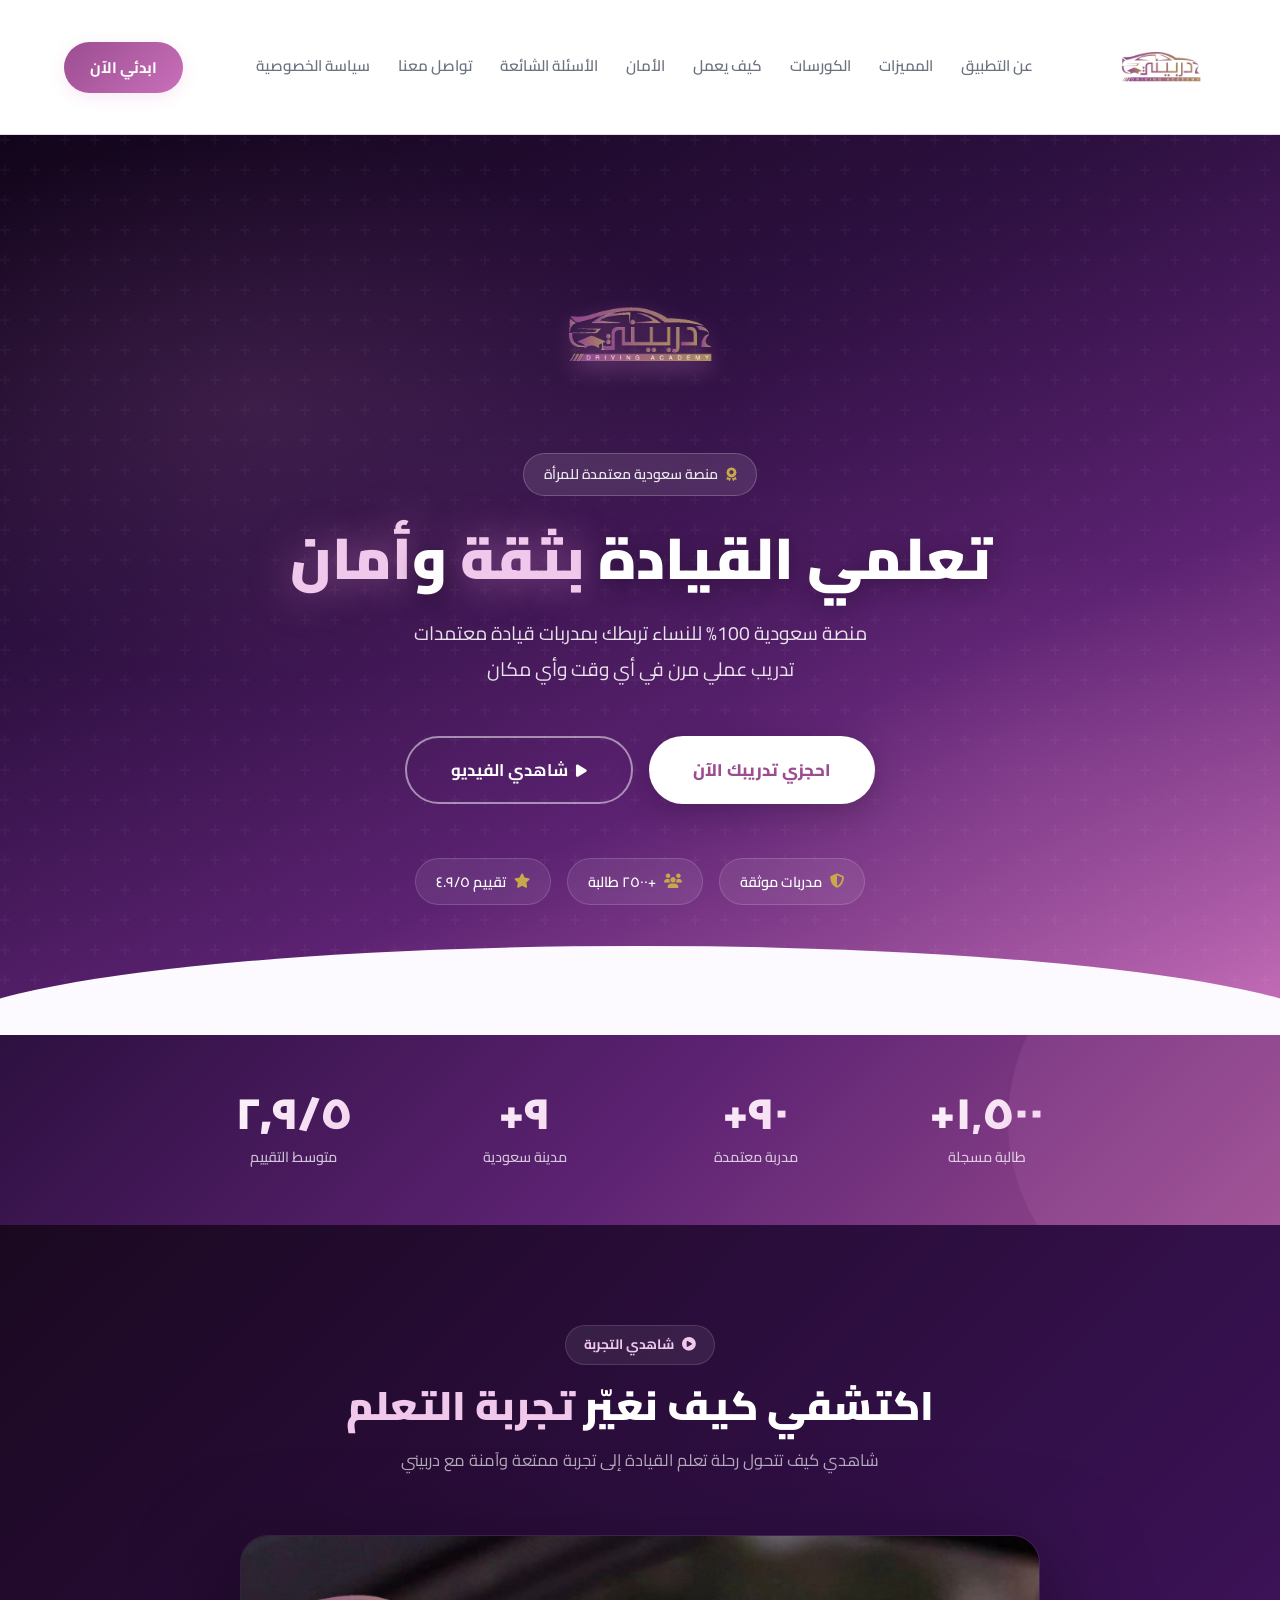
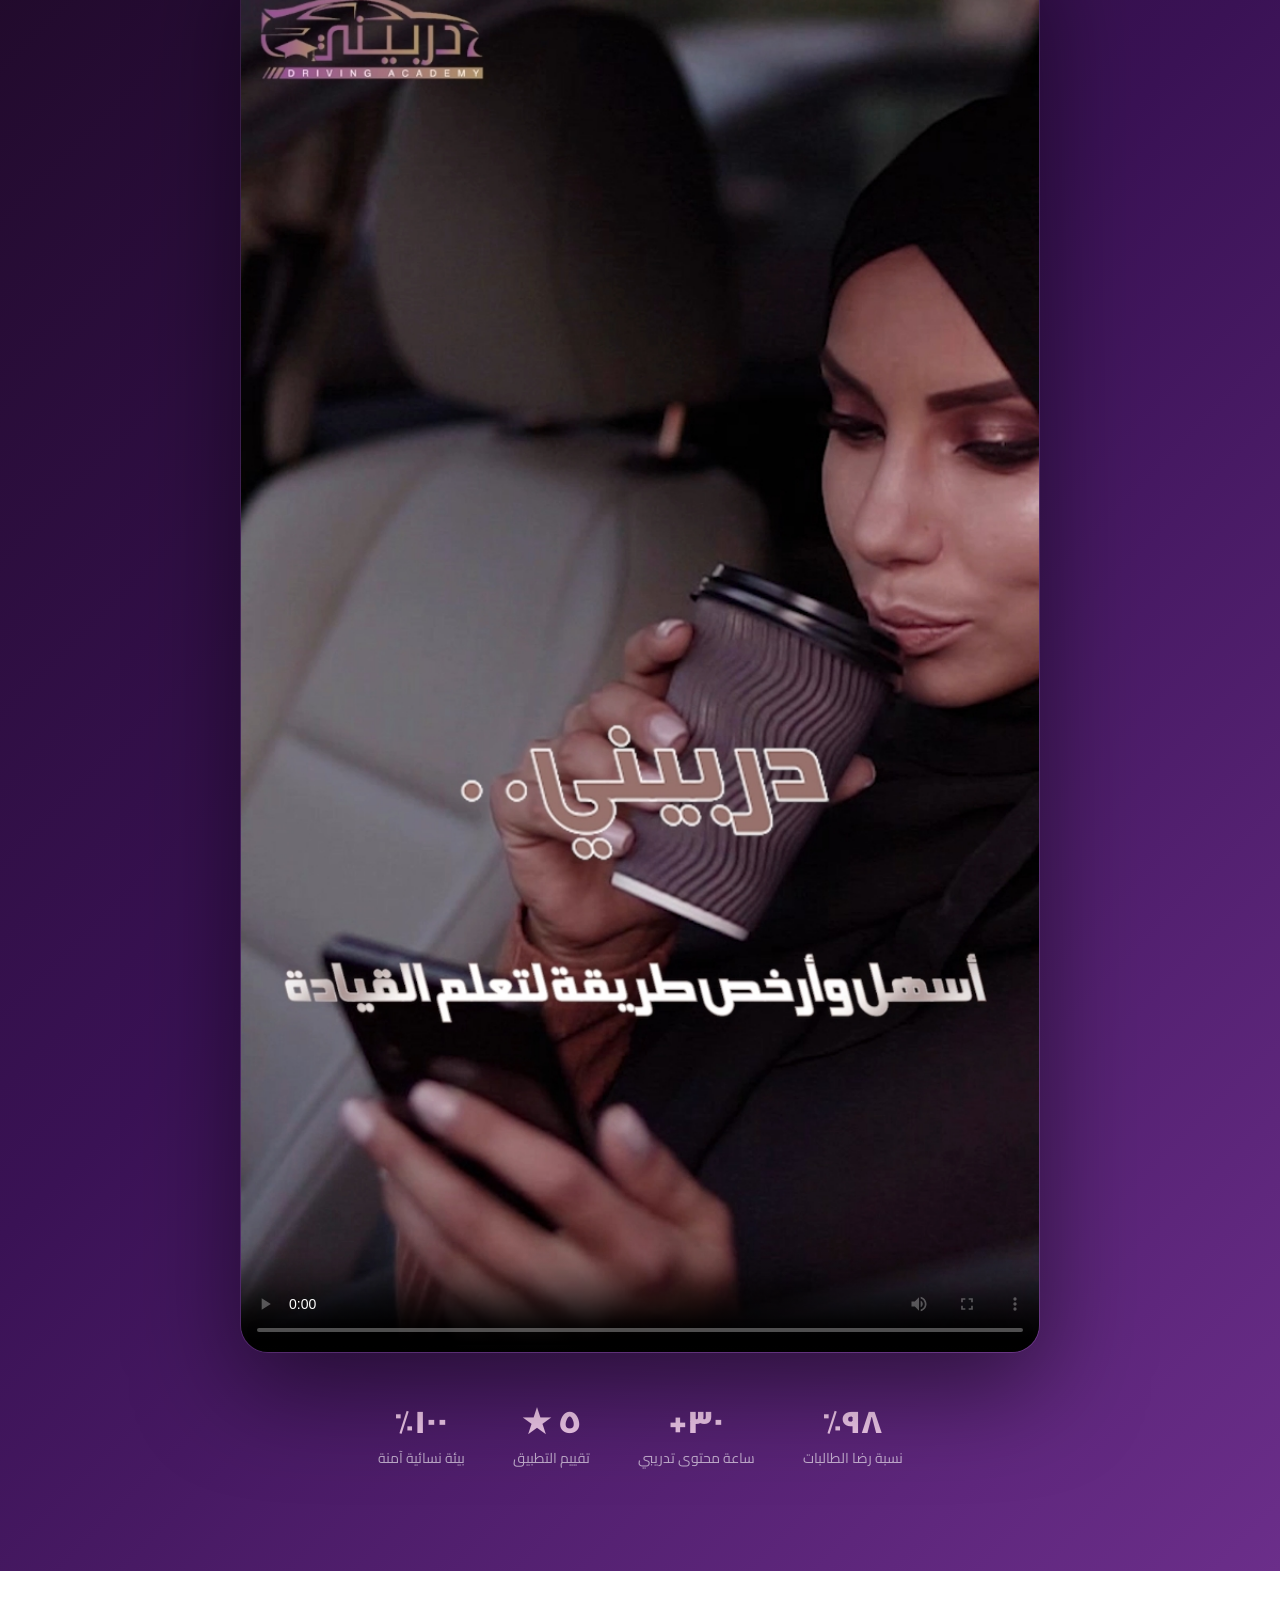
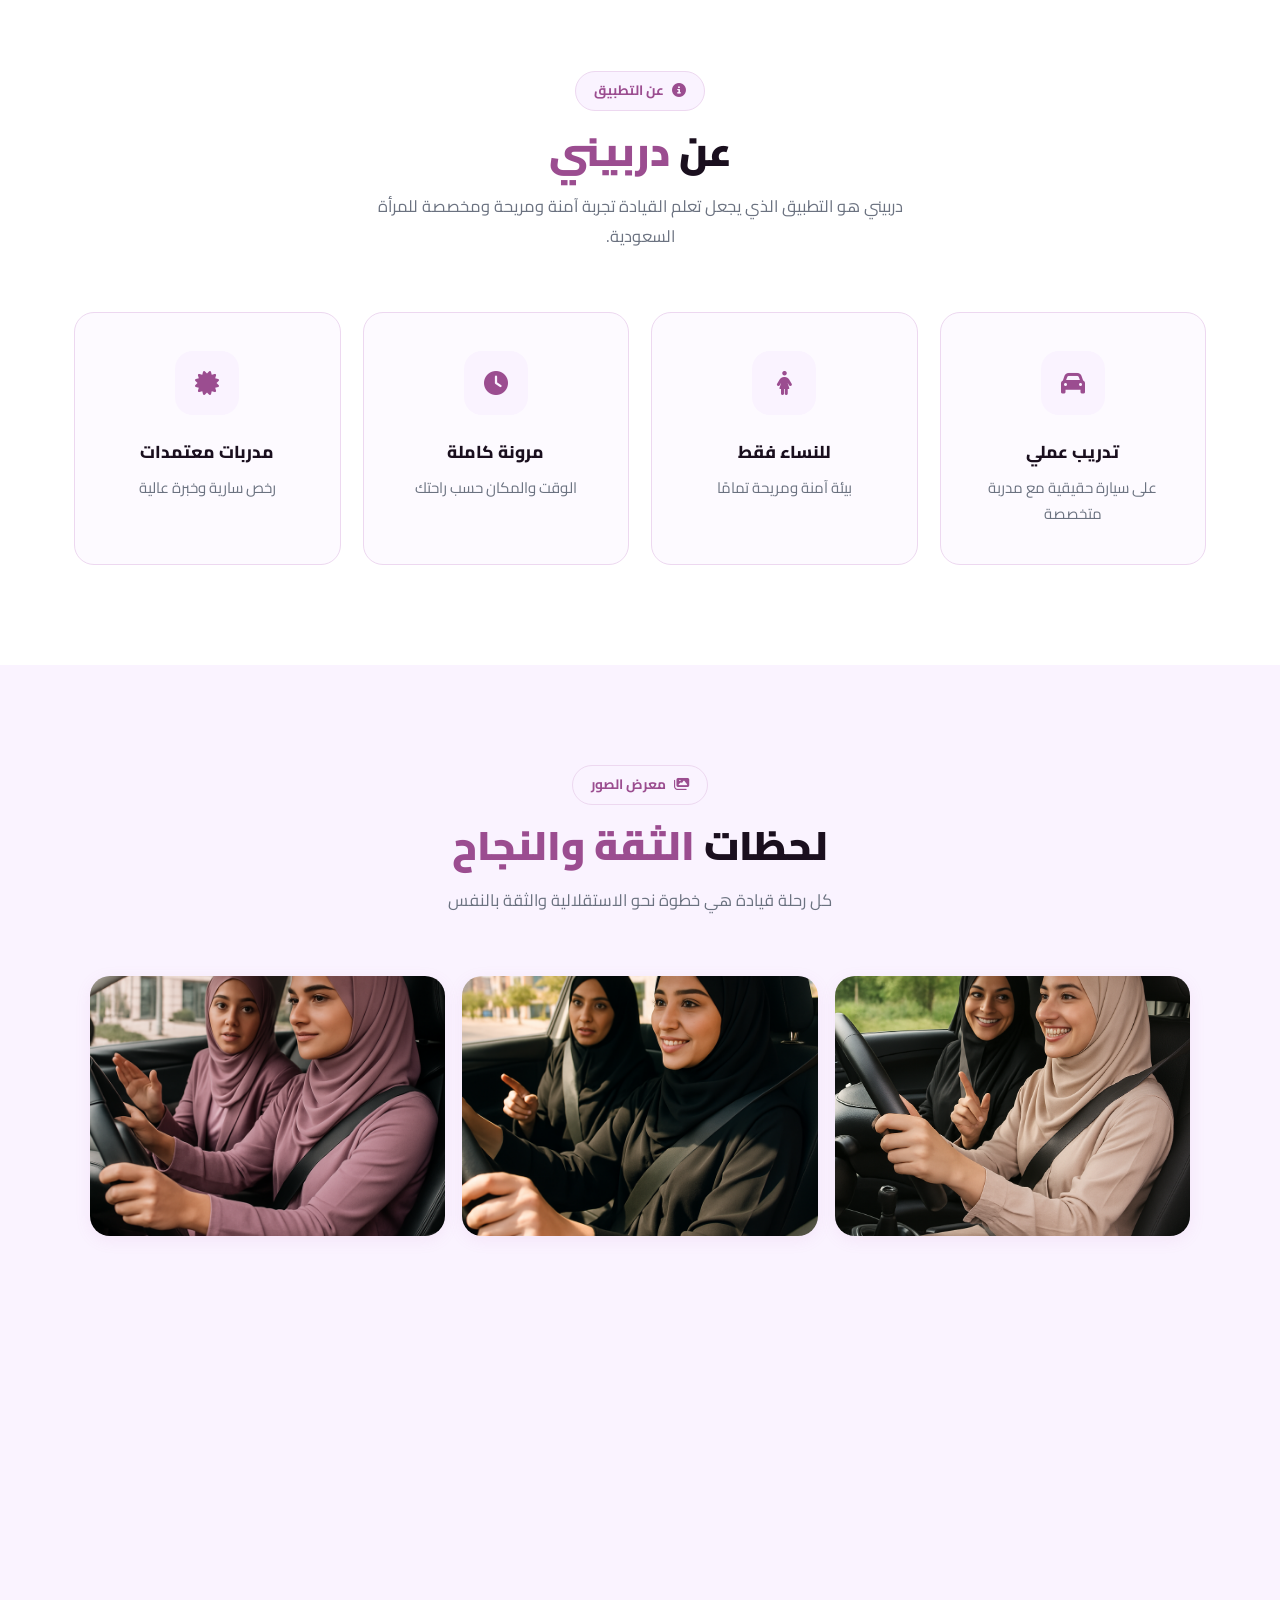
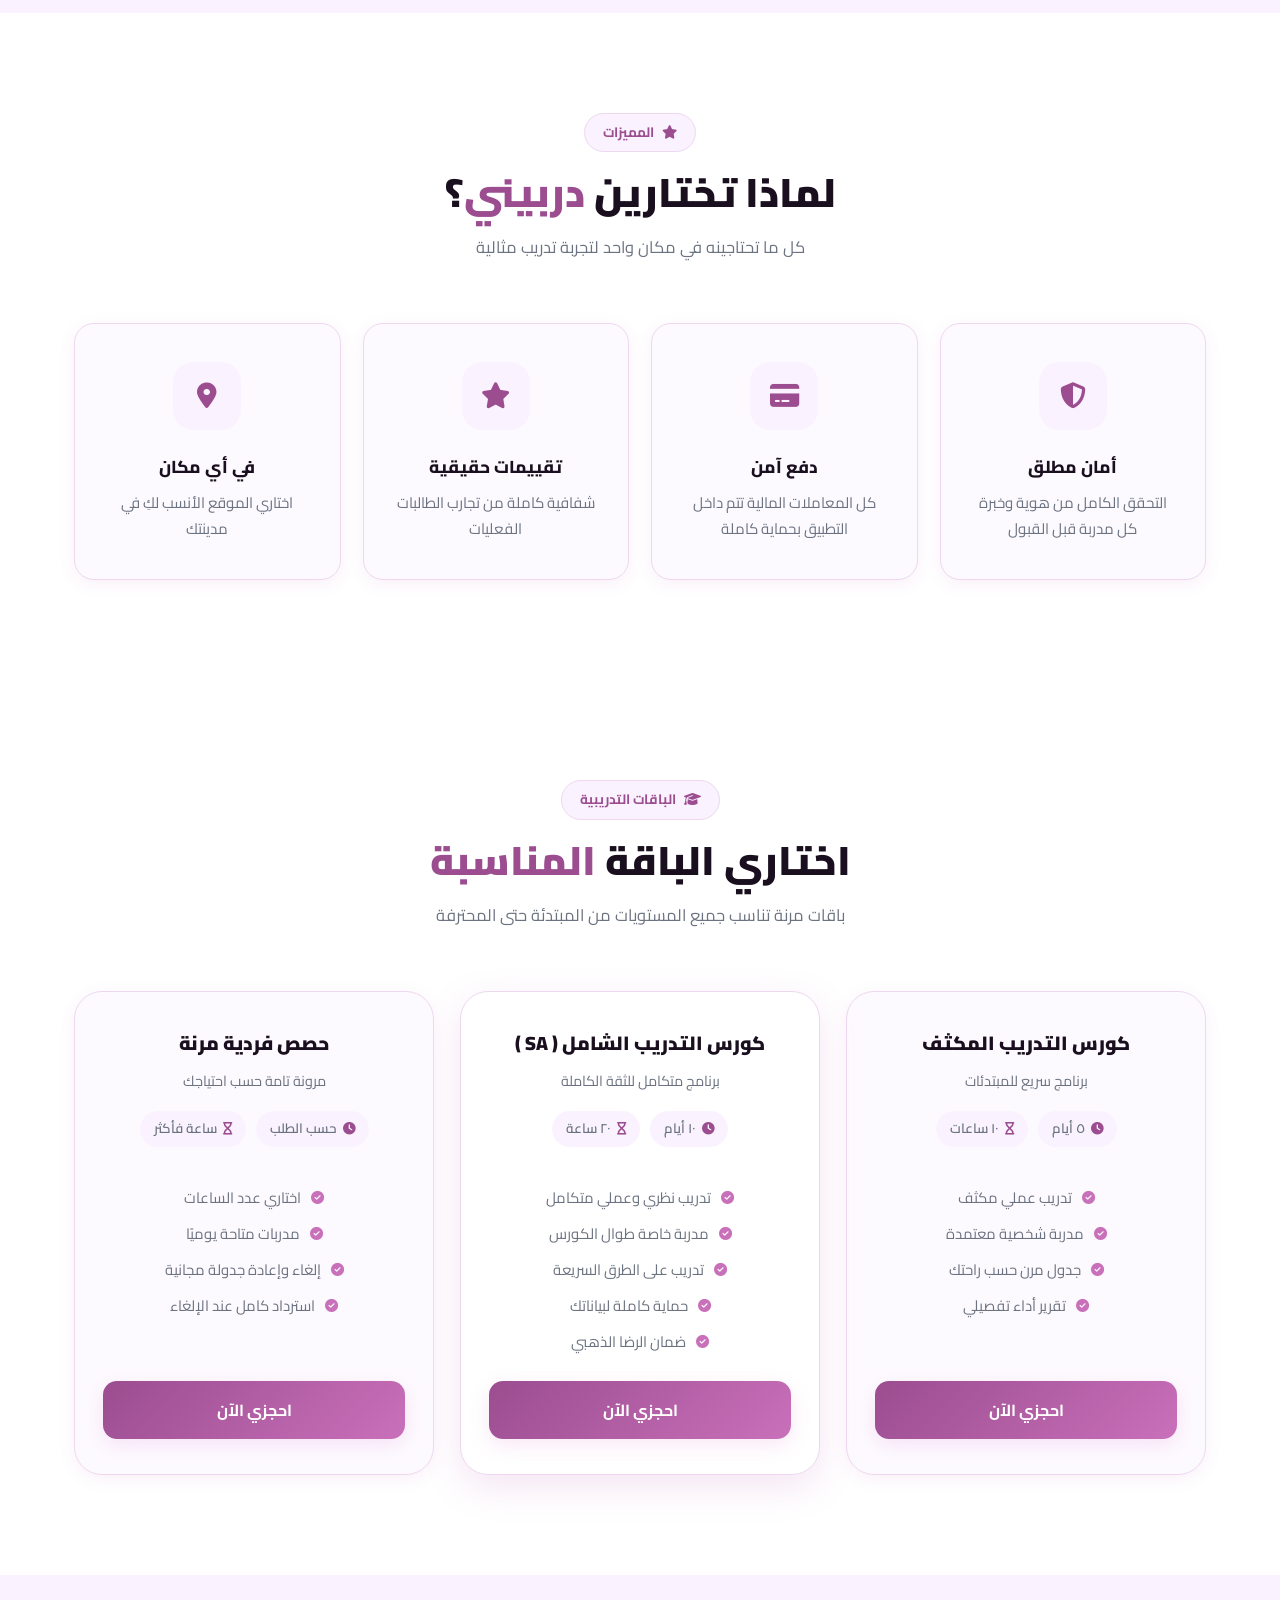
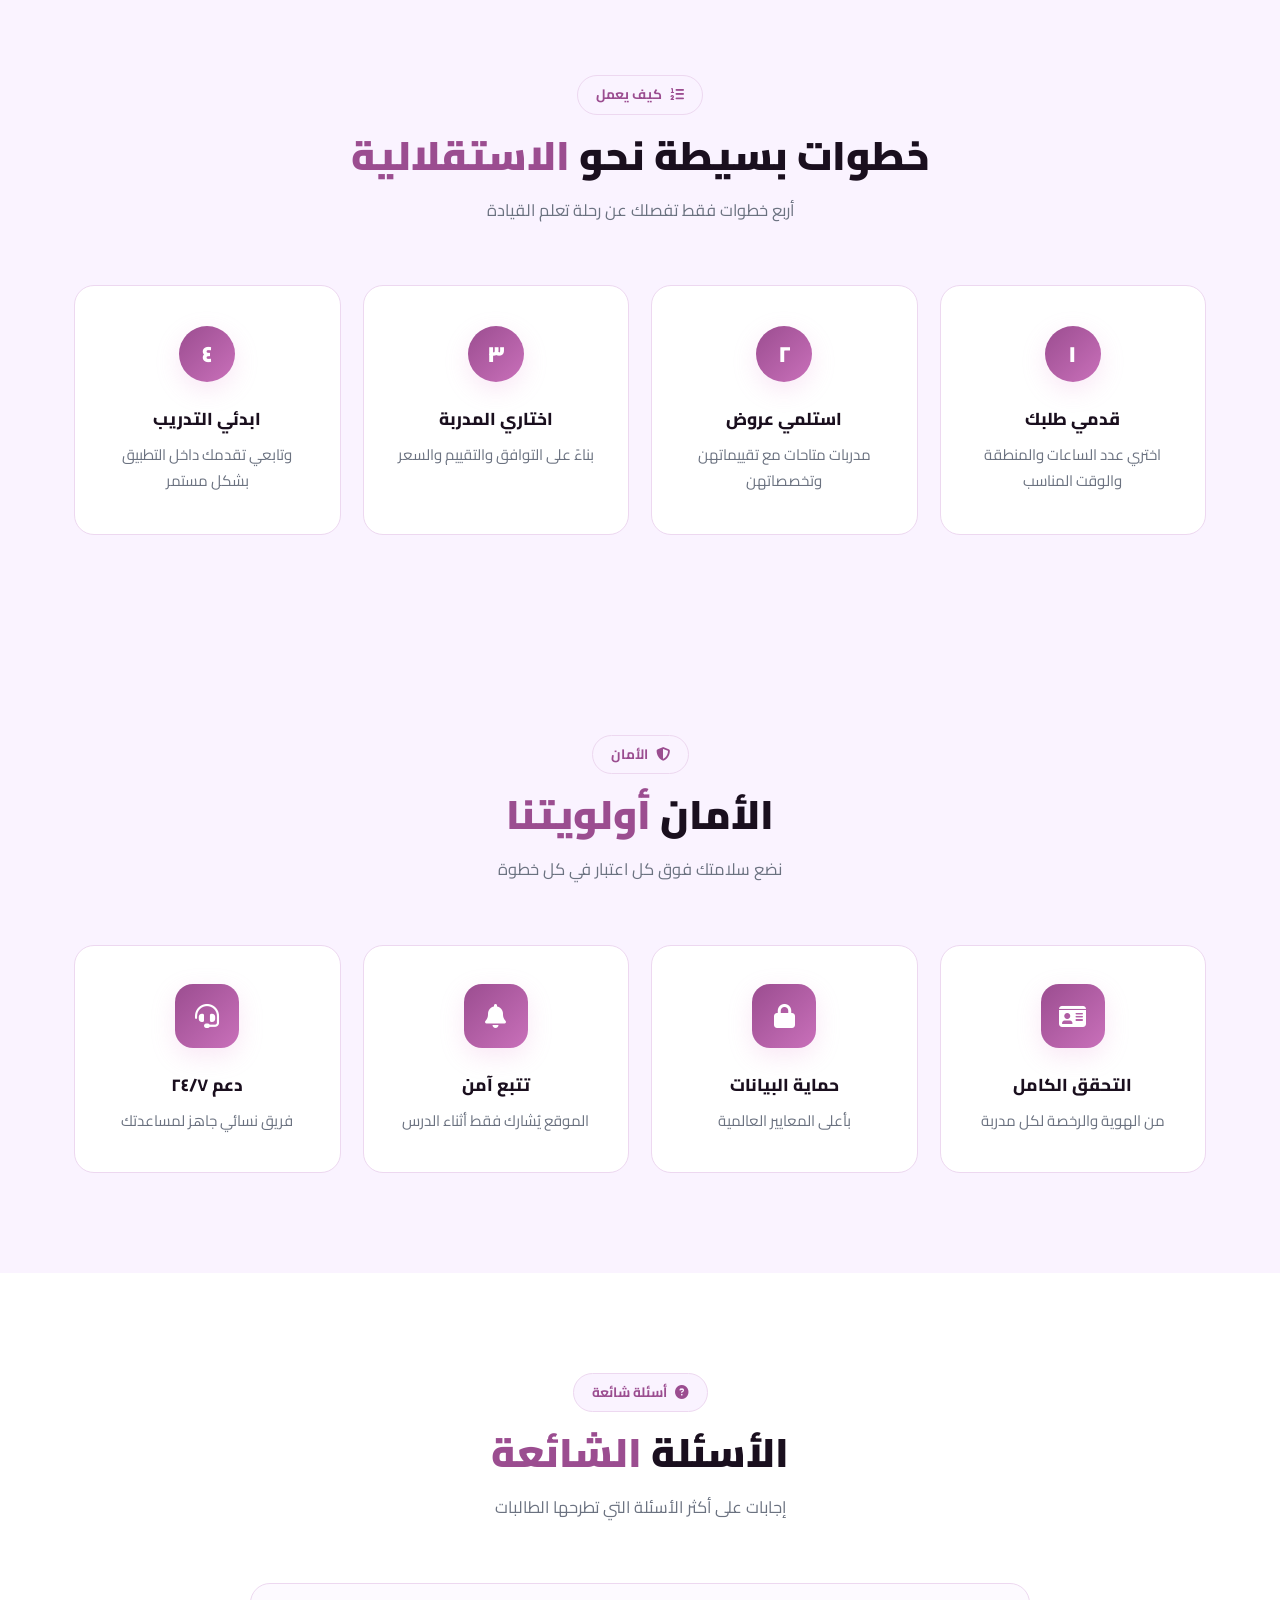
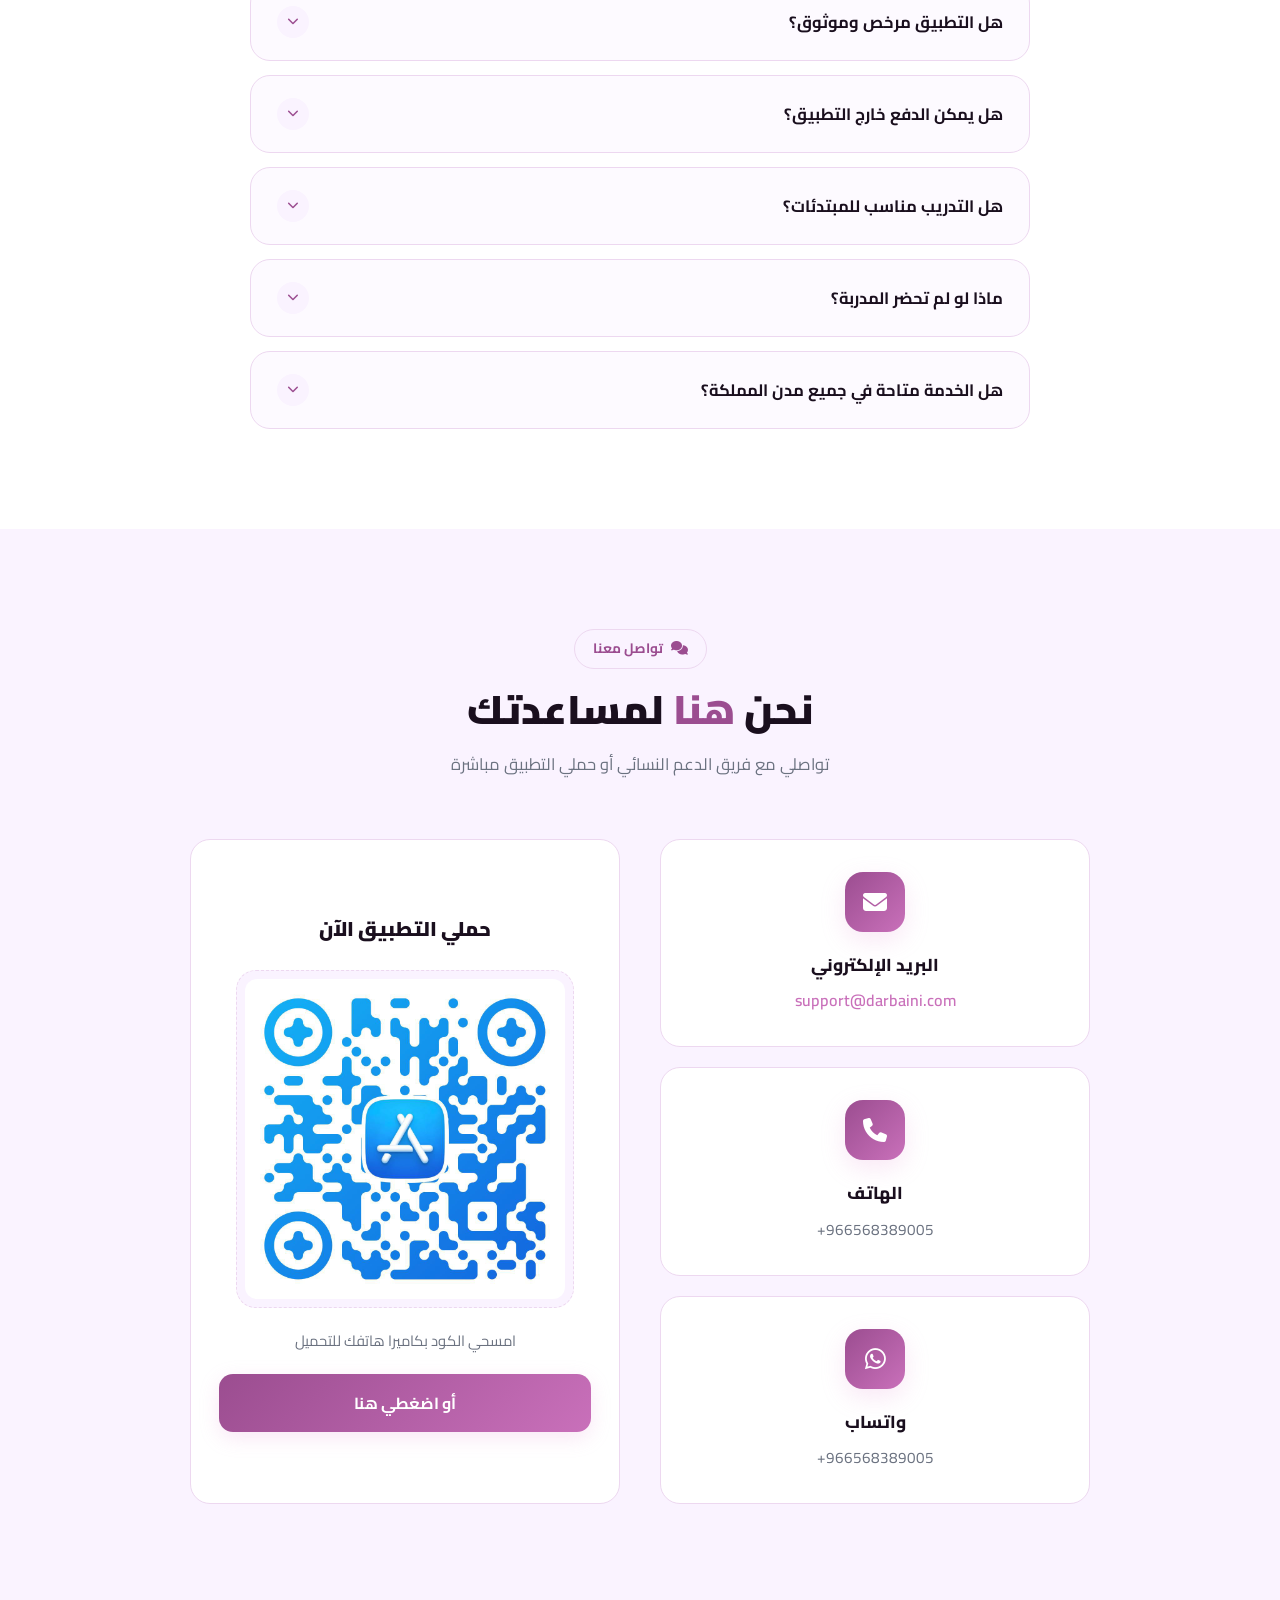
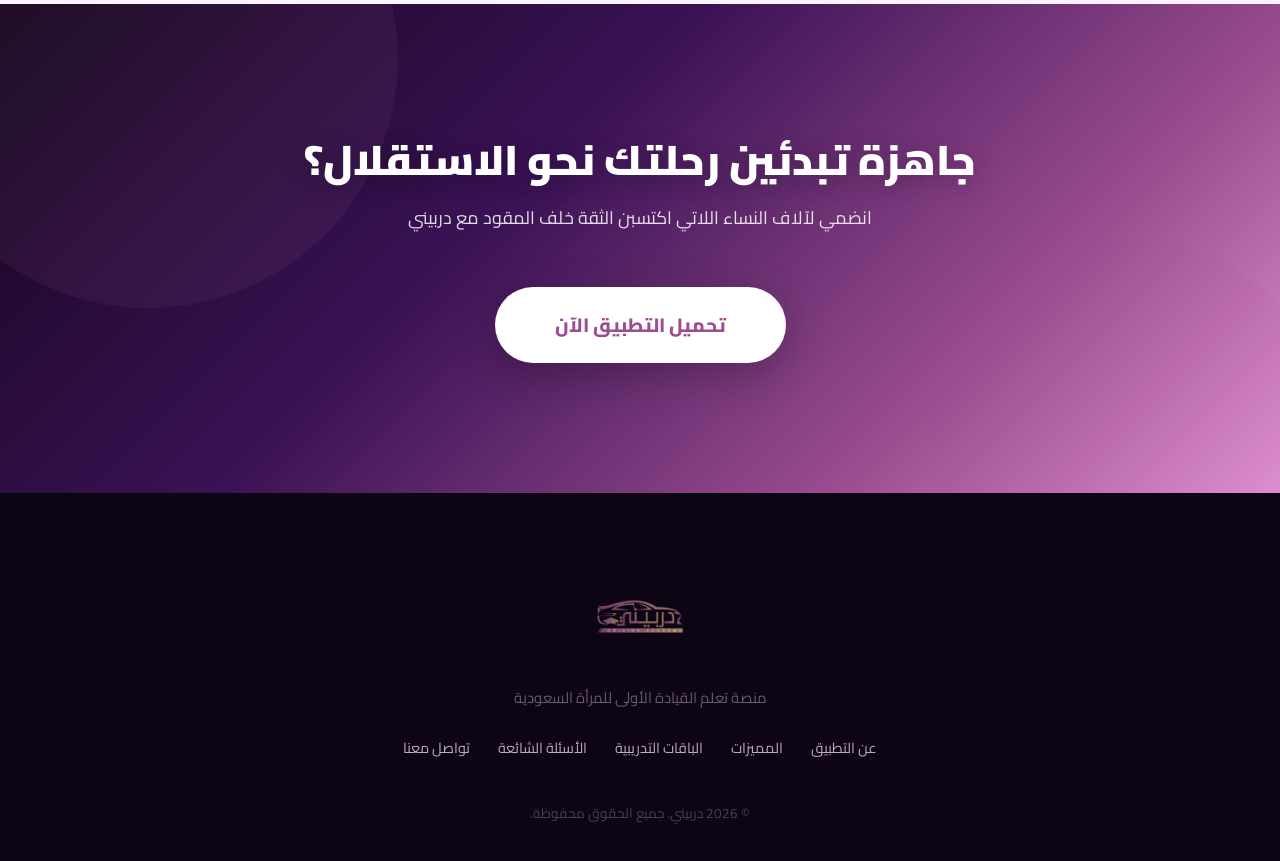
==== commit 50a94239: "navbar fix" ====
--- a/index.html
+++ b/index.html
@@ -69,7 +69,7 @@
     <div class="mobile-menu" id="mobileMenu">
       <nav>
         <a href="#about" onclick="toggleMenu()">عن التطبيق</a>
-        <!-- <a href="#features" onclick="toggleMenu()">المميزات</a> -->
+        <a href="#features" onclick="toggleMenu()">المميزات</a>
         <a href="#courses" onclick="toggleMenu()">الكورسات</a>
         <a href="#steps" onclick="toggleMenu()">كيف يعمل</a>
         <a href="#safety" onclick="toggleMenu()">الأمان</a>
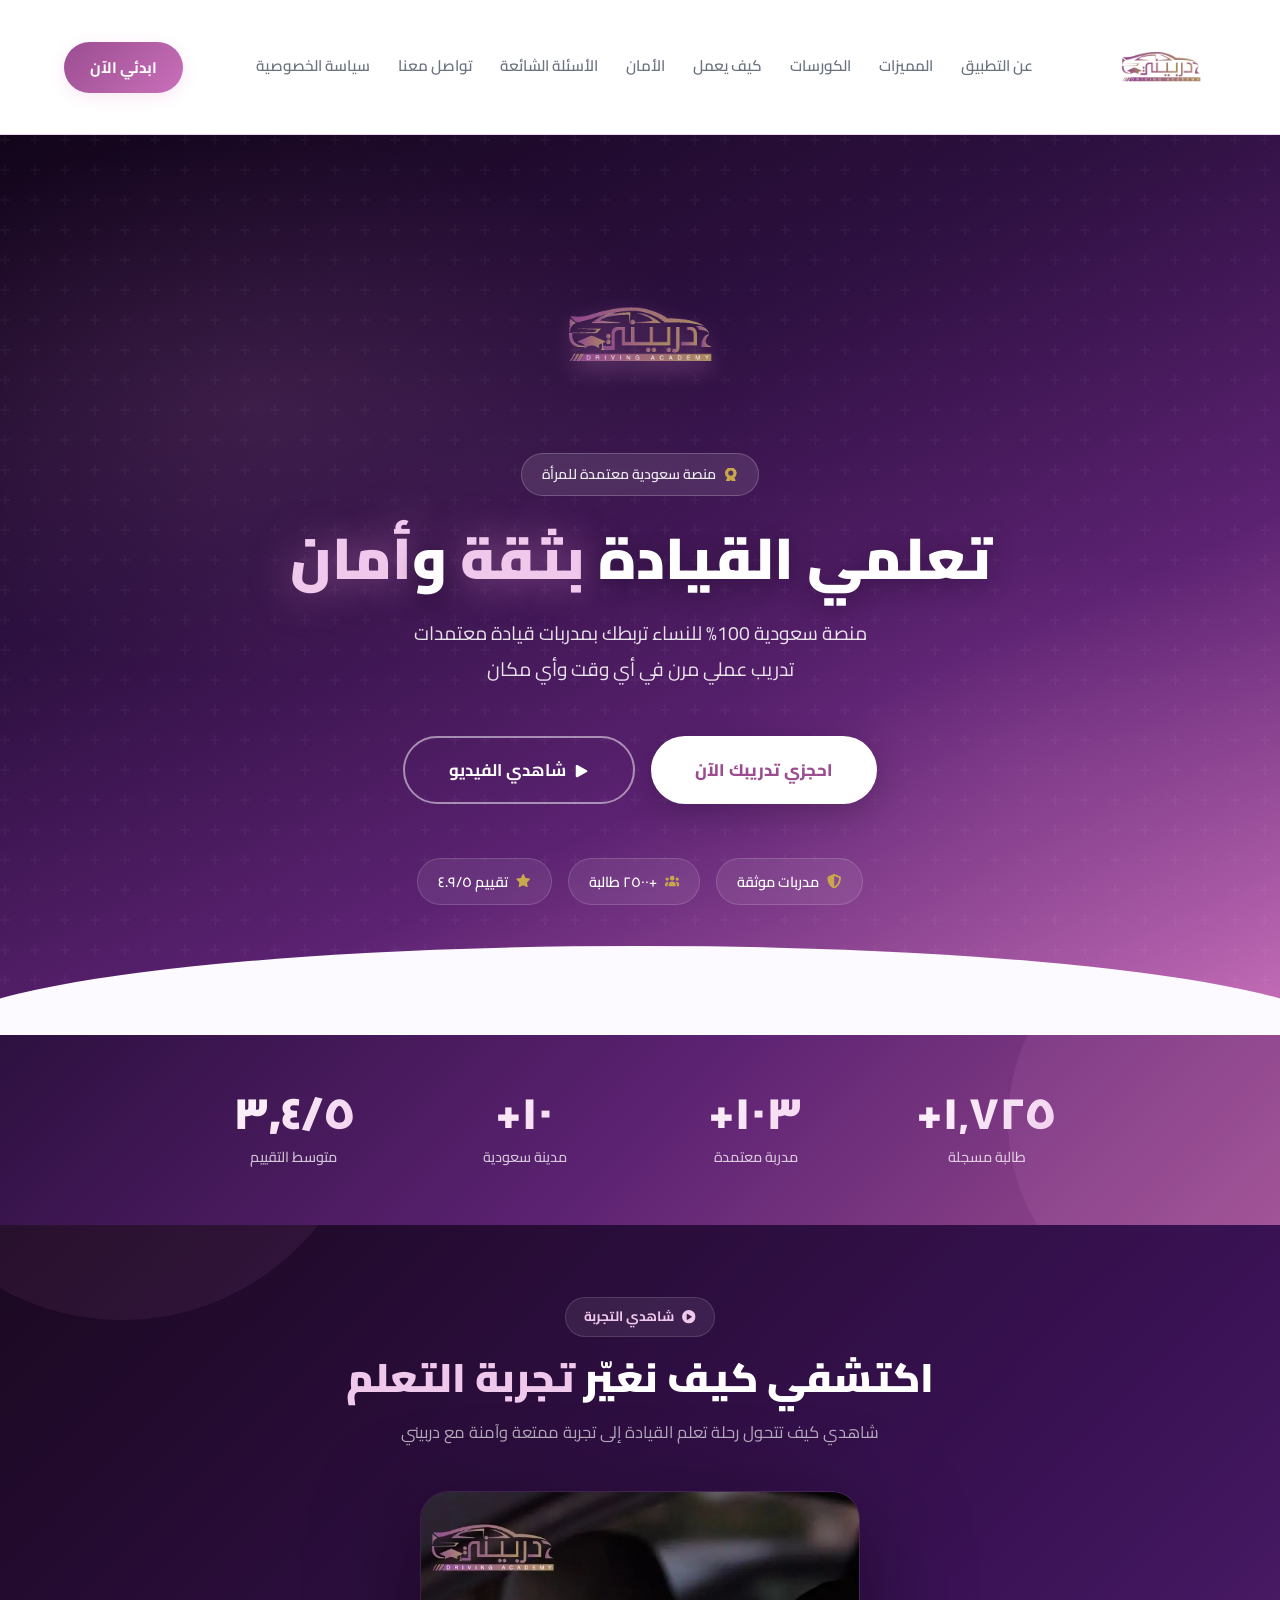
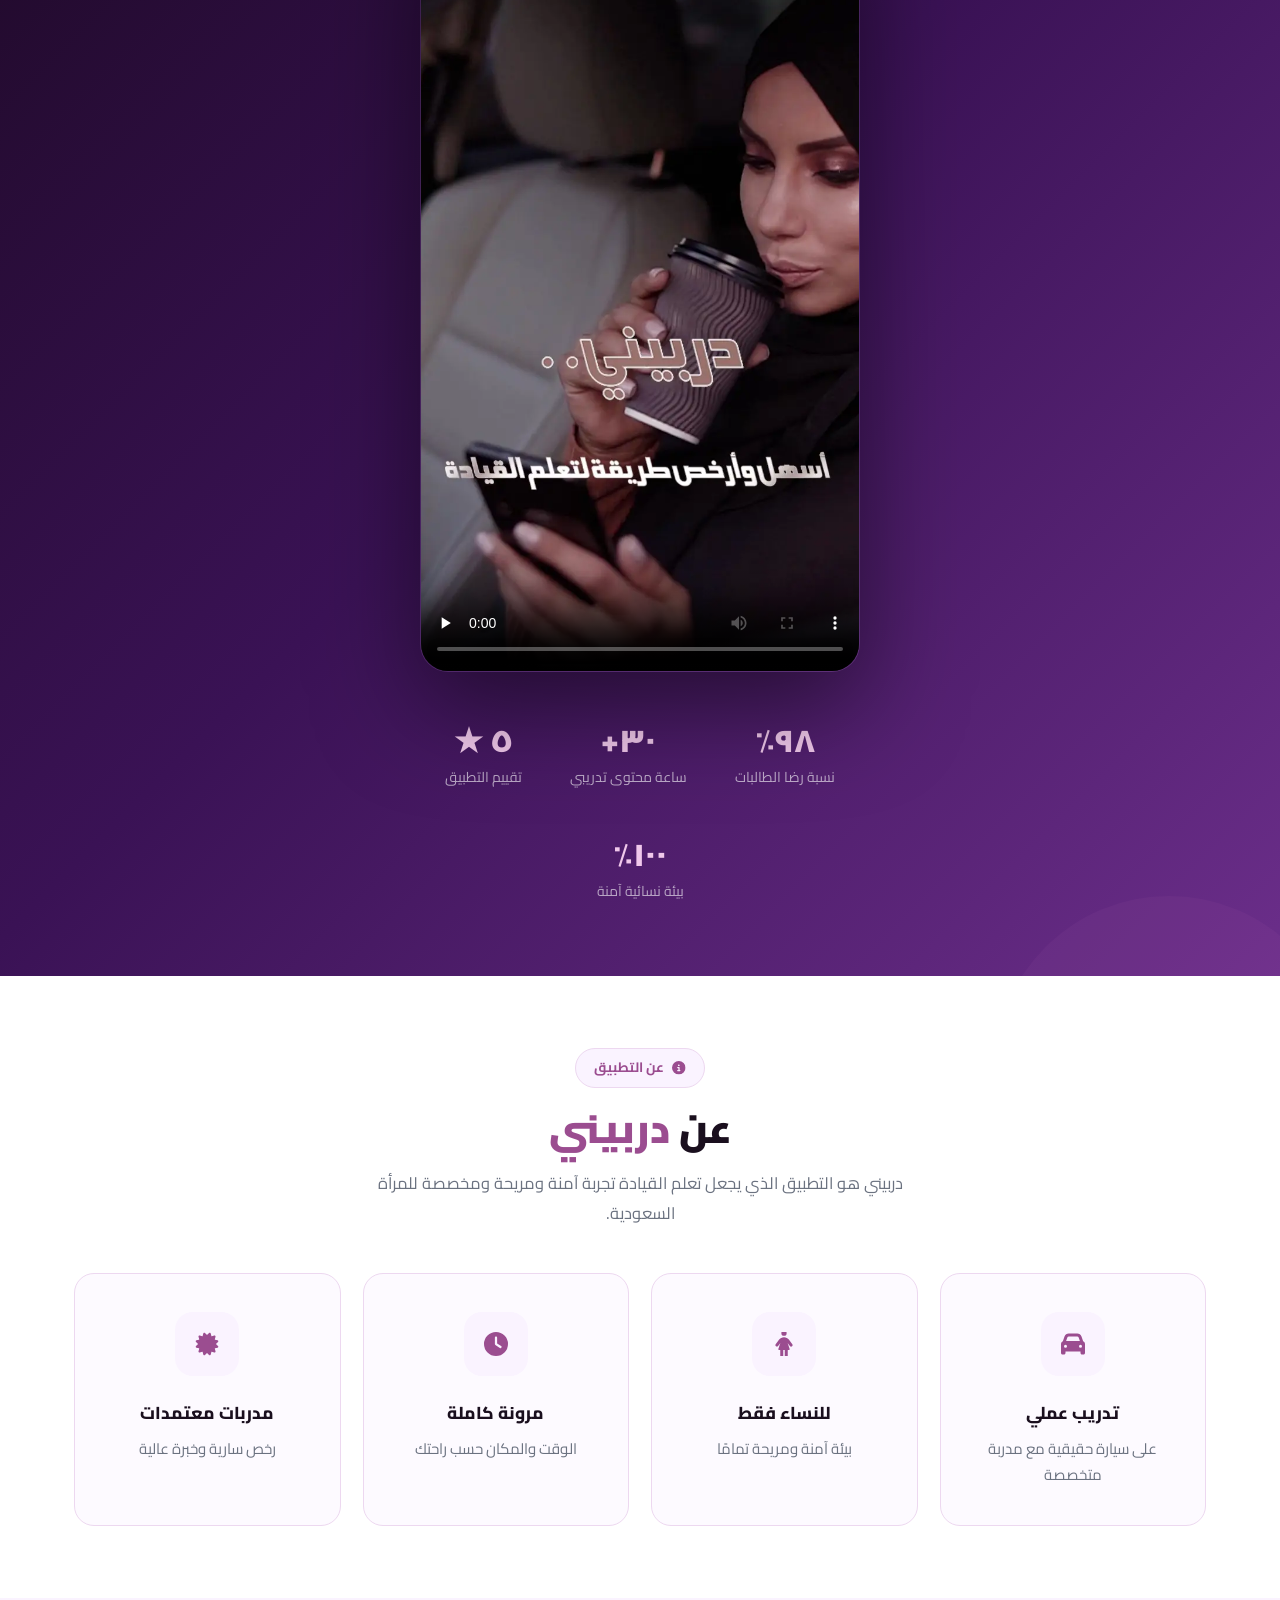
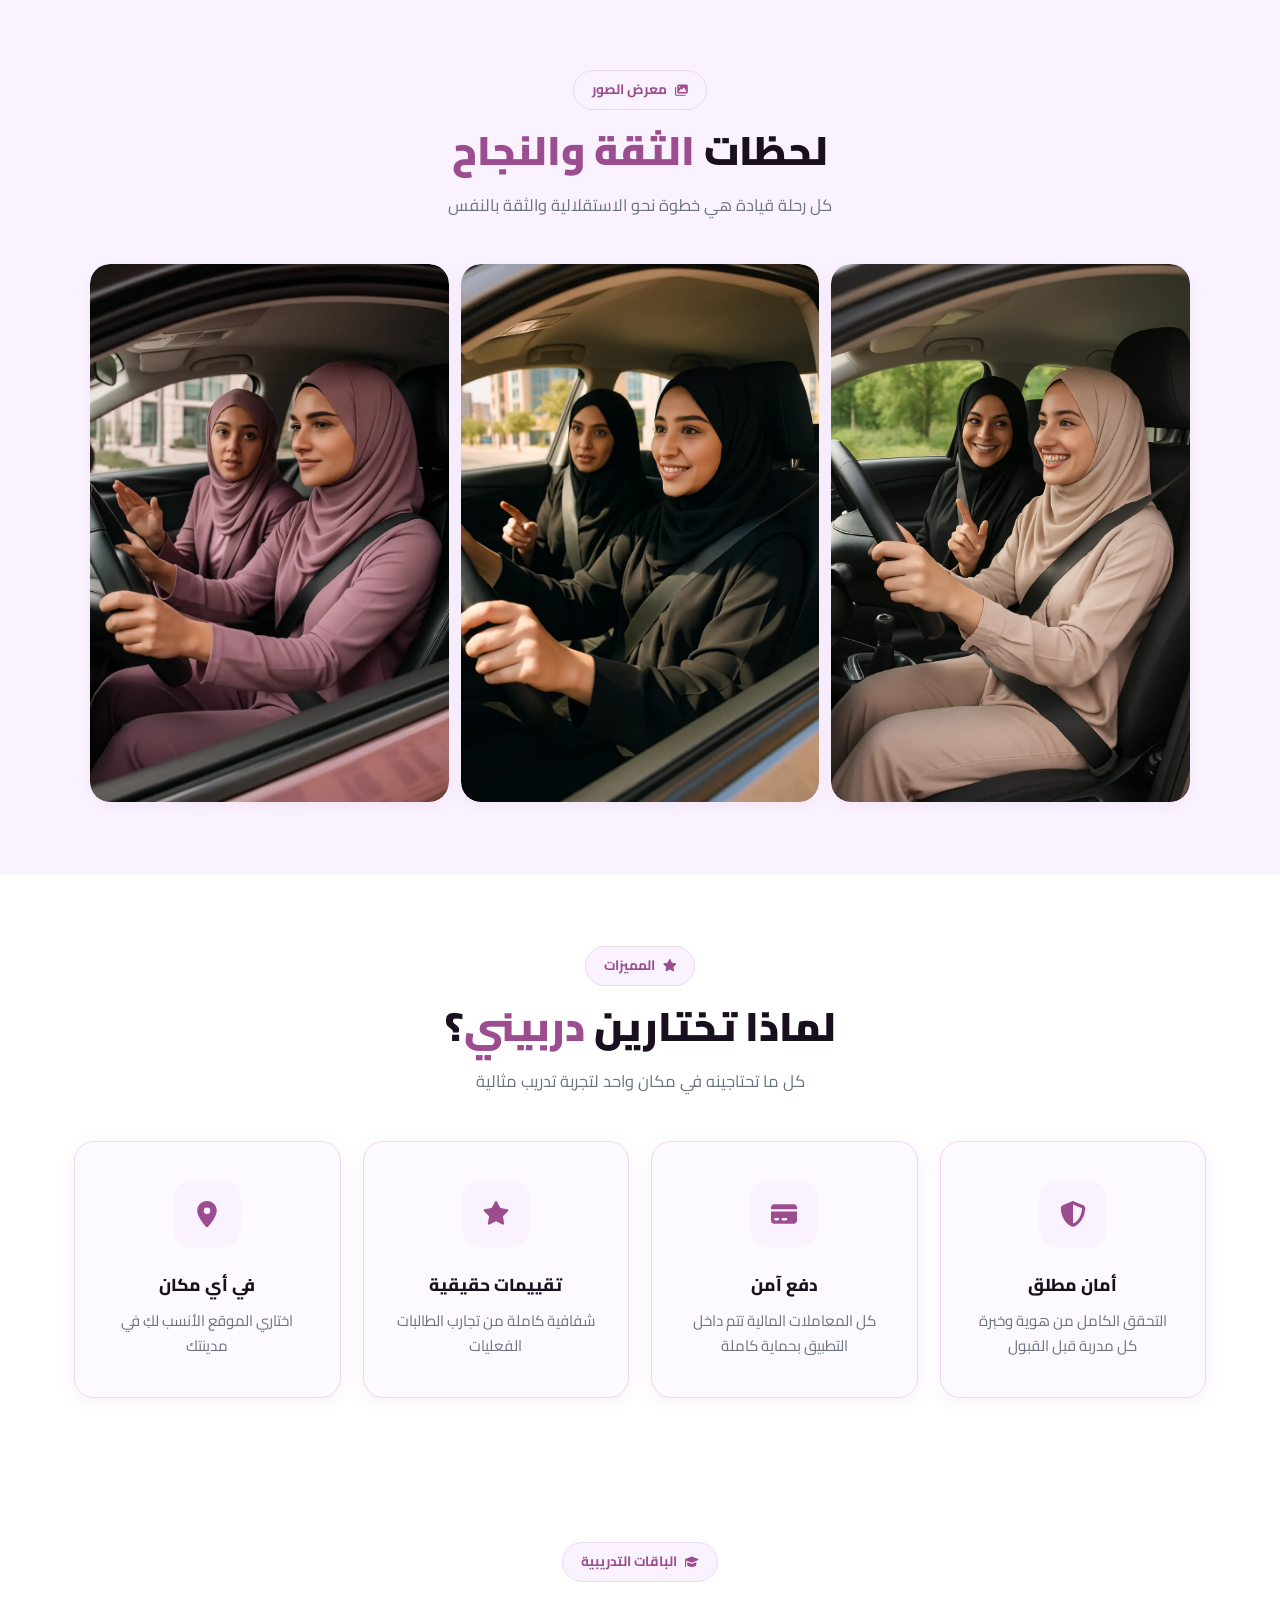
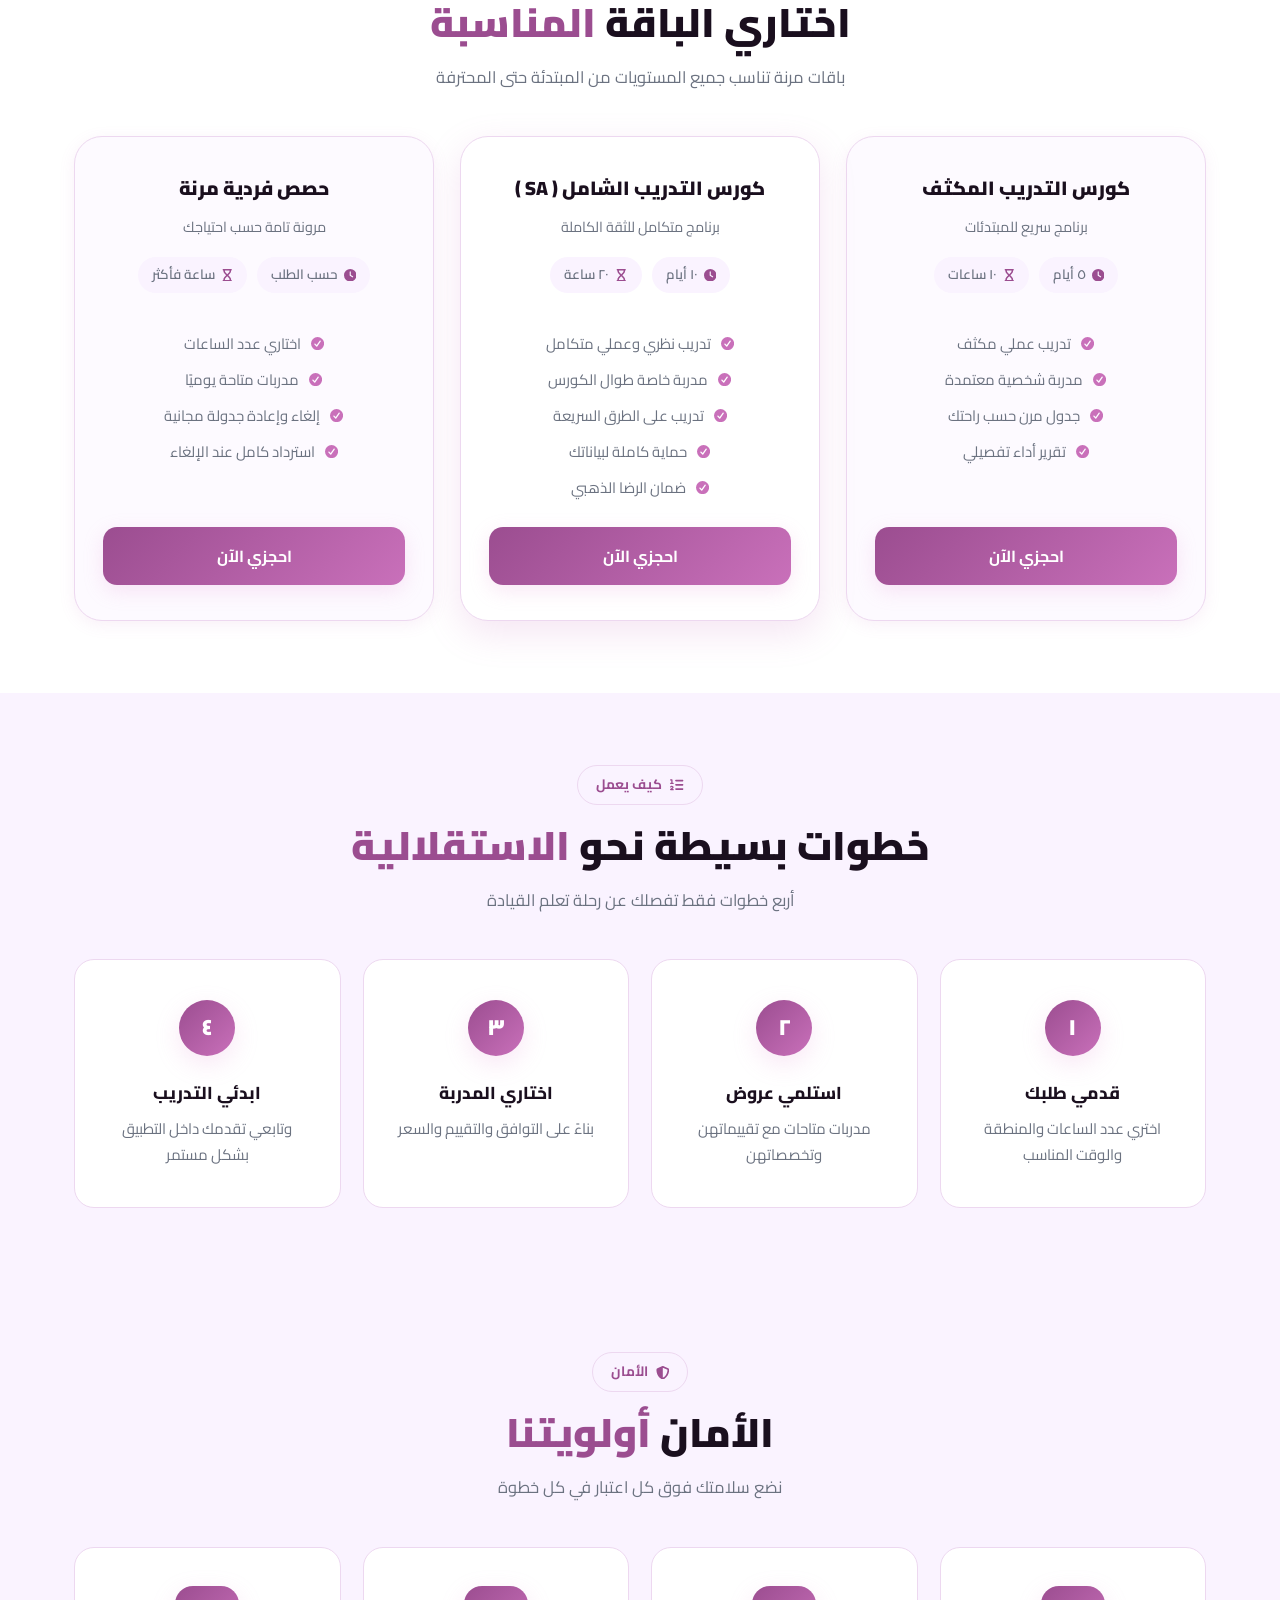
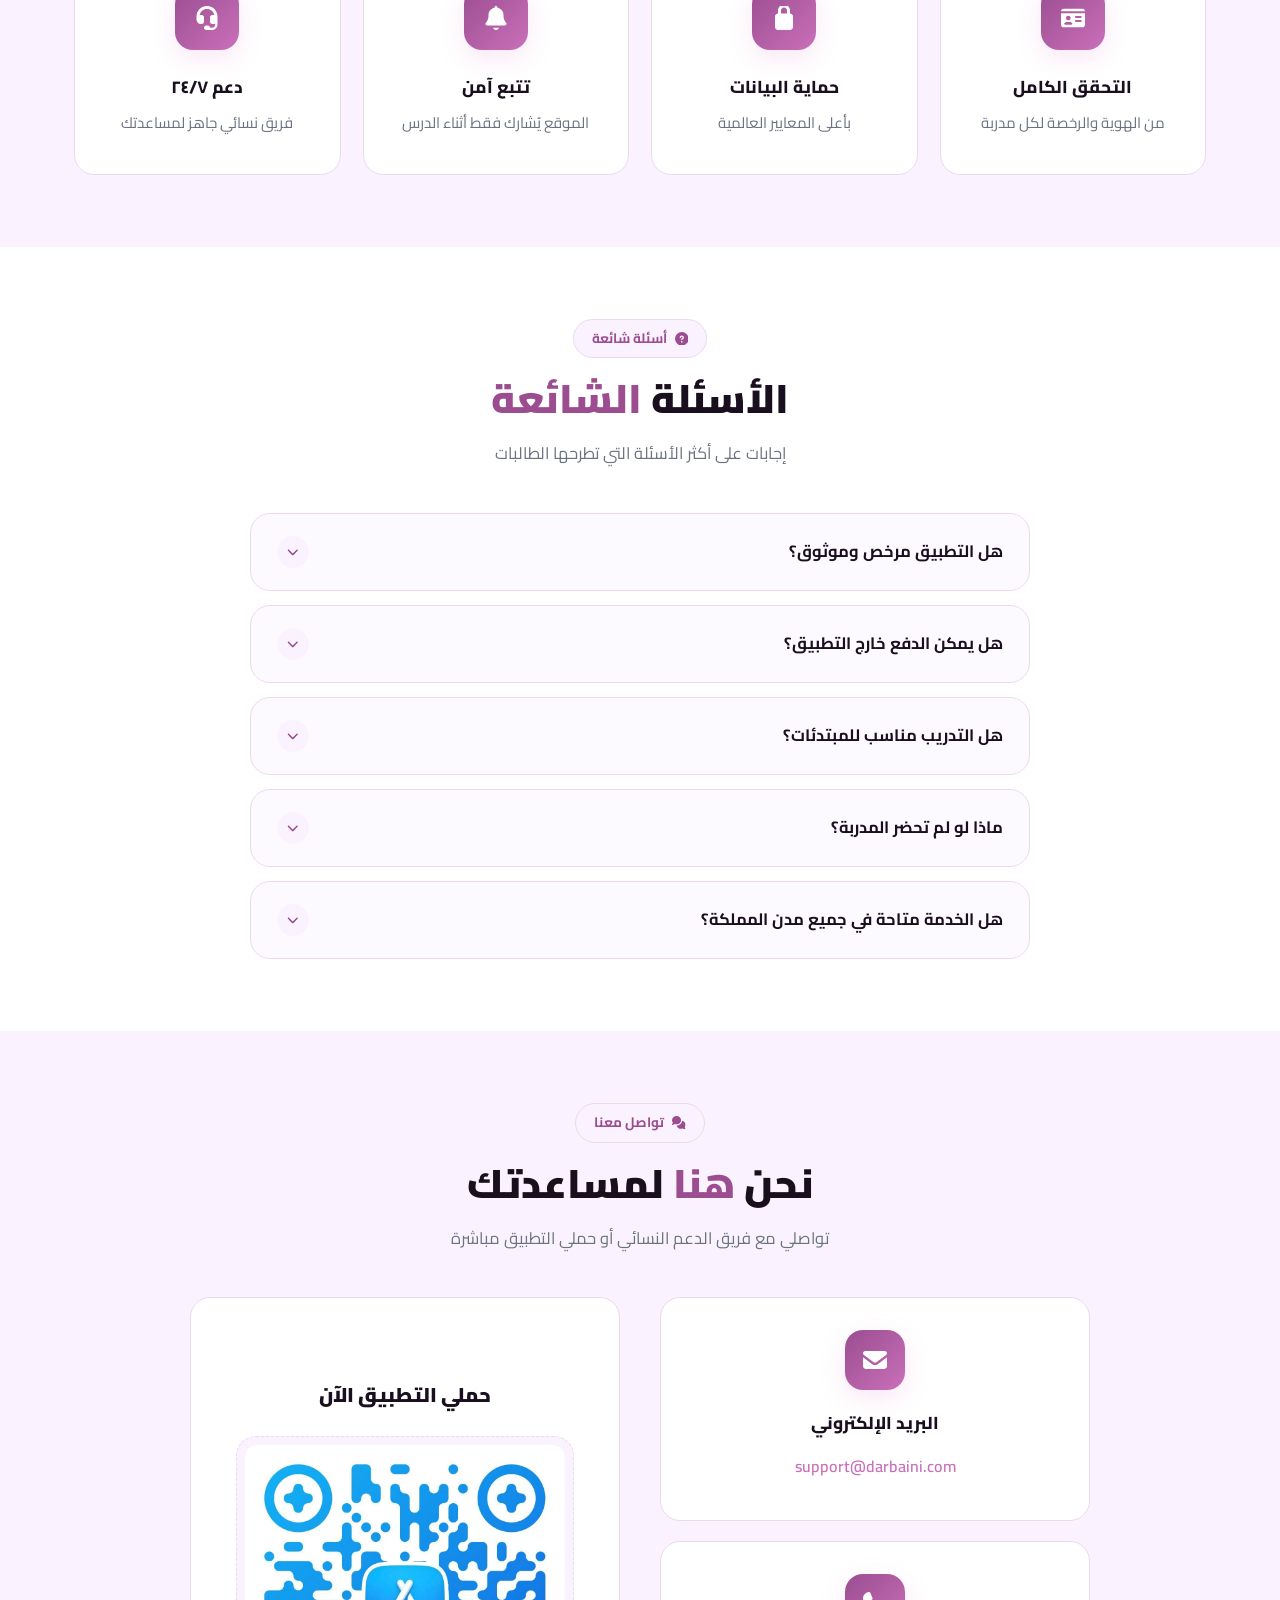
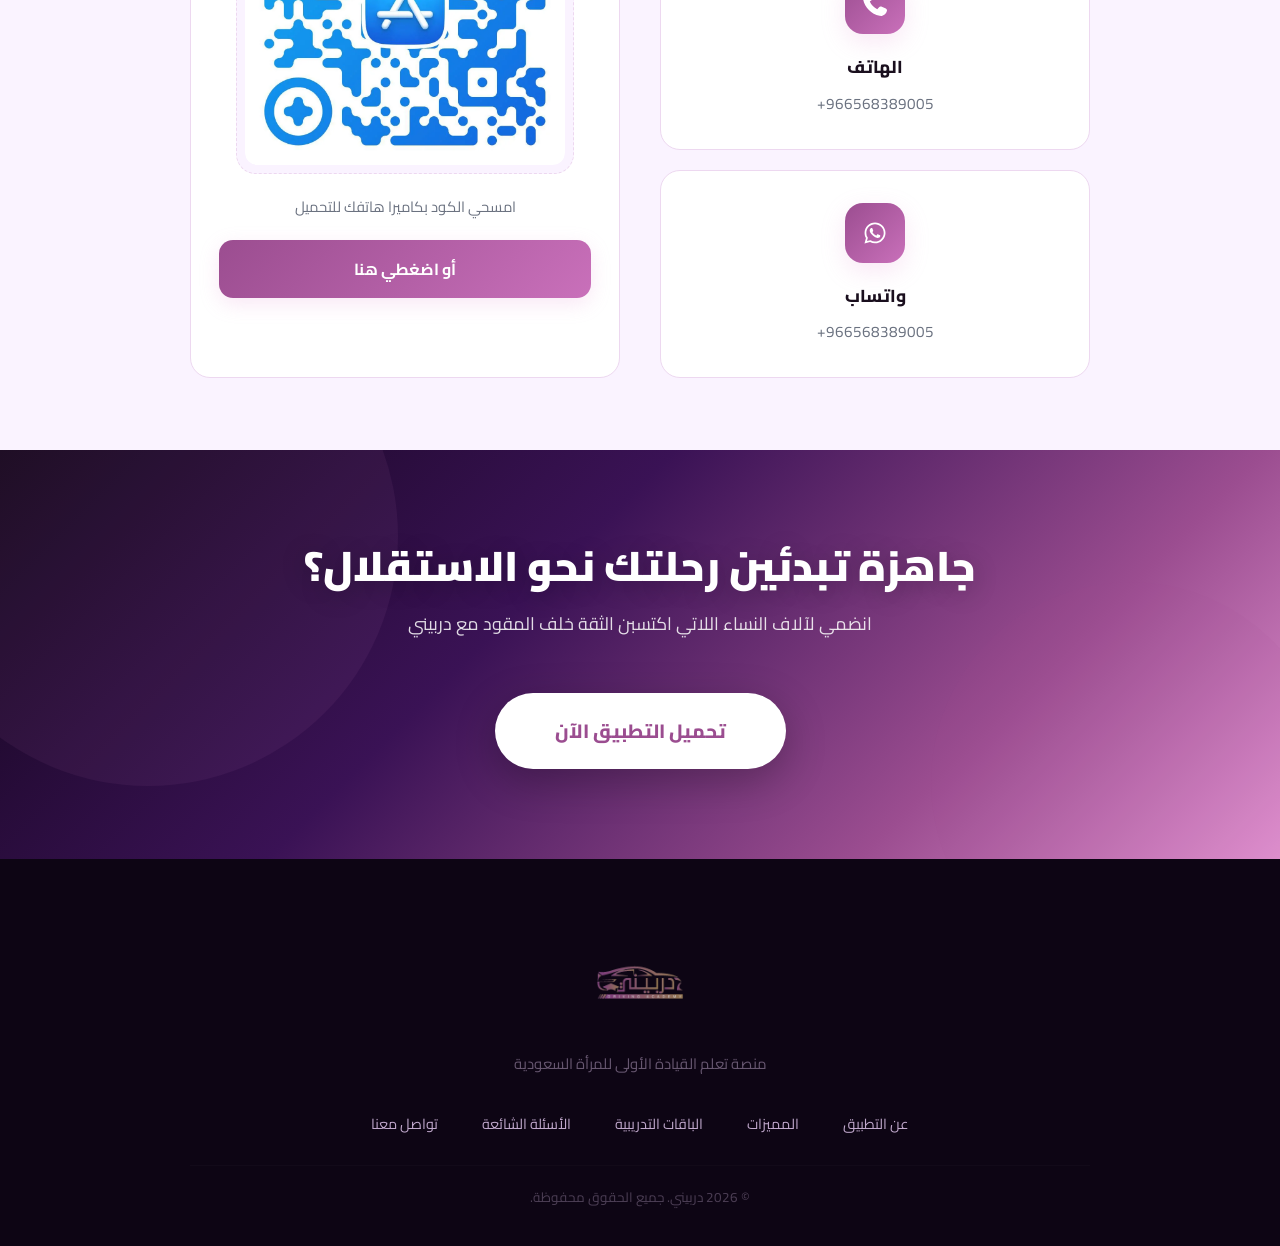
==== commit a9057489: "reduce video size and fix bugs" ====
--- a/index.html
+++ b/index.html
@@ -2,48 +2,166 @@
 <html lang="ar" dir="rtl">
   <head>
     <meta charset="UTF-8" />
-    <meta name="viewport" content="width=device-width, initial-scale=1.0" />
+    <meta name="viewport" content="width=device-width, initial-scale=1.0, viewport-fit=cover" />
     <title>دربيني | تعلمي القيادة بثقة وأمان - منصة سعودية معتمدة</title>
     <meta
       name="description"
       content="دربيني: منصة سعودية 100% للنساء لتعلم القيادة مع مدربات معتمدات. تدريب عملي مرن في أي وقت وأي مكان."
     />
     <link rel="icon" href="media/Logo.gif" />
+    <link rel="canonical" href="https://darbaini.com/" />
+    <meta property="og:type" content="website" />
+    <meta property="og:title" content="دربيني | تعلمي القيادة بثقة وأمان - منصة سعودية معتمدة" />
+    <meta property="og:description" content="دربيني: منصة سعودية 100% للنساء لتعلم القيادة مع مدربات معتمدات. تدريب عملي مرن في أي وقت وأي مكان." />
+    <meta property="og:url" content="https://darbaini.com/" />
+    <meta property="og:site_name" content="دربيني" />
+    <meta property="og:locale" content="ar_SA" />
+    <meta property="og:image" content="https://darbaini.com/media/videoCover.webp" />
+    <meta property="og:image:width" content="720" />
+    <meta property="og:image:height" content="1280" />
+    <meta property="og:image:alt" content="شعار دربيني - منصة تعلم القيادة للنساء" />
+    <meta name="twitter:card" content="summary" />
+    <meta name="twitter:title" content="دربيني | تعلمي القيادة بثقة وأمان - منصة سعودية معتمدة" />
+    <meta name="twitter:description" content="دربيني: منصة سعودية 100% للنساء لتعلم القيادة مع مدربات معتمدات. تدريب عملي مرن في أي وقت وأي مكان." />
+    <link rel="preconnect" href="https://fonts.googleapis.com" />
+    <link rel="preconnect" href="https://fonts.gstatic.com" crossorigin />
+    <link rel="preconnect" href="https://cdnjs.cloudflare.com" />
+    <link rel="preload" href="style.css" as="style" />
     <link rel="stylesheet" href="style.css" />
     <link
       href="https://fonts.googleapis.com/css2?family=Cairo:wght@400;500;600;700;800;900&display=swap"
       rel="stylesheet"
     />
-    <link
-      rel="stylesheet"
-      href="https://cdnjs.cloudflare.com/ajax/libs/font-awesome/6.5.0/css/all.min.css"
-    />
-    <!-- Google Tag Manager -->
-    <script>
-      (function (w, d, s, l, i) {
-        w[l] = w[l] || [];
-        w[l].push({ "gtm.start": new Date().getTime(), event: "gtm.js" });
-        var f = d.getElementsByTagName(s)[0],
-          j = d.createElement(s),
-          dl = l != "dataLayer" ? "&l=" + l : "";
-        j.async = true;
-        j.src = "https://www.googletagmanager.com/gtm.js?id=" + i + dl;
-        f.parentNode.insertBefore(j, f);
-      })(window, document, "script", "dataLayer", "GTM-TWV7TV29");
+    
+    <script type="application/ld+json">
+    {
+      "@context": "https://schema.org",
+      "@type": "Organization",
+      "name": "دربيني",
+      "url": "https://darbaini.com/",
+      "logo": "https://darbaini.com/media/Logo.gif",
+      "description": "منصة سعودية 100% للنساء لتعلم القيادة مع مدربات معتمدات",
+      "contactPoint": {
+        "@type": "ContactPoint",
+        "telephone": "+966-56-838-9005",
+        "contactType": "customer support",
+        "email": "support@darbaini.com",
+        "availableLanguage": ["Arabic", "English"]
+      },
+      "aggregateRating": {
+        "@type": "AggregateRating",
+        "ratingValue": "4.9",
+        "reviewCount": "2500",
+        "bestRating": "5"
+      }
+    }
     </script>
-    <!-- End Google Tag Manager -->
+    <script type="application/ld+json">
+    {
+      "@context": "https://schema.org",
+      "@type": "WebSite",
+      "name": "دربيني",
+      "url": "https://darbaini.com/",
+      "description": "منصة سعودية 100% للنساء لتعلم القيادة مع مدربات معتمدات",
+      "inLanguage": "ar",
+      "potentialAction": {
+        "@type": "SearchAction",
+        "target": "https://darbaini.com/?q={search_term_string}",
+        "query-input": "required name=search_term_string"
+      }
+    }
+    </script>
+    <script type="application/ld+json">
+    {
+      "@context": "https://schema.org",
+      "@type": "ItemList",
+      "name": "الباقات التدريبية دربيني",
+      "description": "باقات مرنة لتعلم القيادة للنساء في السعودية",
+      "url": "https://darbaini.com/#courses",
+      "itemListElement": [
+        {
+          "@type": "ListItem",
+          "position": 1,
+          "item": {
+            "@type": "Course",
+            "name": "كورس التدريب المكثف",
+            "description": "برنامج سريع للمبتدئات - تدريب عملي مكثف مع مدربة شخصية معتمدة",
+            "provider": {
+              "@type": "Organization",
+              "name": "دربيني",
+              "sameAs": "https://darbaini.com/"
+            },
+            "timeRequired": "PT10H"
+          }
+        },
+        {
+          "@type": "ListItem",
+          "position": 2,
+          "item": {
+            "@type": "Course",
+            "name": "كورس التدريب الشامل",
+            "description": "برنامج متكامل للثقة الكاملة - تدريب نظري وعملي مع مدربة خاصة",
+            "provider": {
+              "@type": "Organization",
+              "name": "دربيني",
+              "sameAs": "https://darbaini.com/"
+            },
+            "timeRequired": "PT20H"
+          }
+        },
+        {
+          "@type": "ListItem",
+          "position": 3,
+          "item": {
+            "@type": "Course",
+            "name": "حصص فردية مرنة",
+            "description": "مرونة تامة حسب احتياجك - اختاري عدد الساعات والمدربة",
+            "provider": {
+              "@type": "Organization",
+              "name": "دربيني",
+              "sameAs": "https://darbaini.com/"
+            }
+          }
+        }
+      ]
+    }
+    </script>
   </head>
   <body>
-    <!-- Google Tag Manager (noscript) -->
-    <noscript
-      ><iframe
-        src="https://www.googletagmanager.com/ns.html?id=GTM-TWV7TV29"
-        height="0"
-        width="0"
-        style="display: none; visibility: hidden"
-      ></iframe
-    ></noscript>
-    <!-- End Google Tag Manager (noscript) -->
+<svg xmlns="http://www.w3.org/2000/svg" style="display:none">
+  <symbol id="fa-award" viewBox="0 0 448 512"><path d="M245.9-25.9c-13.4-8.2-30.3-8.2-43.7 0-24.4 14.9-39.5 18.9-68.1 18.3-15.7-.4-30.3 8.1-37.9 21.9-13.7 25.1-24.8 36.2-49.9 49.9-13.8 7.5-22.2 22.2-21.9 37.9 .7 28.6-3.4 43.7-18.3 68.1-8.2 13.4-8.2 30.3 0 43.7 14.9 24.4 18.9 39.5 18.3 68.1-.4 15.7 8.1 30.3 21.9 37.9 22.1 12.1 33.3 22.1 45.1 41.5L42.7 458.5c-5.9 11.9-1.1 26.3 10.7 32.2l86 43c11.5 5.7 25.5 1.4 31.7-9.8l52.8-95.1 52.8 95.1c6.2 11.2 20.2 15.6 31.7 9.8l86-43c11.9-5.9 16.7-20.3 10.7-32.2l-48.6-97.2c11.7-19.4 23-29.4 45.1-41.5 13.8-7.5 22.2-22.2 21.9-37.9-.7-28.6 3.4-43.7 18.3-68.1 8.2-13.4 8.2-30.3 0-43.7-14.9-24.4-18.9-39.5-18.3-68.1 .4-15.7-8.1-30.3-21.9-37.9-25.1-13.7-36.2-24.8-49.9-49.9-7.5-13.8-22.2-22.2-37.9-21.9-28.6 .7-43.7-3.4-68.1-18.3zM224 96a96 96 0 1 1 0 192 96 96 0 1 1 0-192z"/></symbol>
+  <symbol id="fa-bell" viewBox="0 0 448 512"><path d="M224 0c-17.7 0-32 14.3-32 32l0 3.2C119 50 64 114.6 64 192l0 21.7c0 48.1-16.4 94.8-46.4 132.4L7.8 358.3C2.7 364.6 0 372.4 0 380.5 0 400.1 15.9 416 35.5 416l376.9 0c19.6 0 35.5-15.9 35.5-35.5 0-8.1-2.7-15.9-7.8-22.2l-9.8-12.2C400.4 308.5 384 261.8 384 213.7l0-21.7c0-77.4-55-142-128-156.8l0-3.2c0-17.7-14.3-32-32-32zM162 464c7.1 27.6 32.2 48 62 48s54.9-20.4 62-48l-124 0z"/></symbol>
+  <symbol id="fa-car" viewBox="0 0 512 512"><path d="M135.2 117.4l-26.1 74.6 293.8 0-26.1-74.6C372.3 104.6 360.2 96 346.6 96L165.4 96c-13.6 0-25.7 8.6-30.2 21.4zM39.6 196.8L74.8 96.3C88.3 57.8 124.6 32 165.4 32l181.2 0c40.8 0 77.1 25.8 90.6 64.3l35.2 100.5c23.2 9.6 39.6 32.5 39.6 59.2l0 192c0 17.7-14.3 32-32 32l-32 0c-17.7 0-32-14.3-32-32l0-32-320 0 0 32c0 17.7-14.3 32-32 32l-32 0c-17.7 0-32-14.3-32-32L0 256c0-26.7 16.4-49.6 39.6-59.2zM128 304a32 32 0 1 0 -64 0 32 32 0 1 0 64 0zm288 32a32 32 0 1 0 0-64 32 32 0 1 0 0 64z"/></symbol>
+  <symbol id="fa-certificate" viewBox="0 0 576 512"><path d="M239.2-8c-6.1-6.2-15-8.7-23.4-6.4S200.9-5.6 198.8 2.8L183.5 63c-1.1 4.4-5.6 7-9.9 5.7L113.8 51.9c-8.4-2.4-17.4 0-23.5 6.1s-8.5 15.1-6.1 23.5l16.9 59.8c1.2 4.3-1.4 8.8-5.7 9.9L35.1 166.5c-8.4 2.1-15 8.7-17.3 17.1s.2 17.3 6.4 23.4l44.5 43.3c3.2 3.1 3.2 8.3 0 11.5L24.3 305.1c-6.2 6.1-8.7 15-6.4 23.4s8.9 14.9 17.3 17.1l60.2 15.3c4.4 1.1 7 5.6 5.7 9.9L84.2 430.5c-2.4 8.4 0 17.4 6.1 23.5s15.1 8.5 23.5 6.1l59.8-16.9c4.3-1.2 8.8 1.4 9.9 5.7l15.3 60.2c2.1 8.4 8.7 15 17.1 17.3s17.3-.2 23.4-6.4l43.3-44.5c3.1-3.2 8.3-3.2 11.5 0L337.3 520c6.1 6.2 15 8.7 23.4 6.4s14.9-8.9 17.1-17.3L393.1 449c1.1-4.4 5.6-7 9.9-5.7l59.8 16.9c8.4 2.4 17.4 0 23.5-6.1s8.5-15.1 6.1-23.5l-16.9-59.8c-1.2-4.3 1.4-8.8 5.7-9.9l60.2-15.3c8.4-2.1 15-8.7 17.3-17.1s-.2-17.4-6.4-23.4l-44.5-43.3c-3.2-3.1-3.2-8.3 0-11.5l44.5-43.3c6.2-6.1 8.7-15 6.4-23.4s-8.9-14.9-17.3-17.1l-60.2-15.3c-4.4-1.1-7-5.6-5.7-9.9l16.9-59.8c2.4-8.4 0-17.4-6.1-23.5s-15.1-8.5-23.5-6.1L403 68.8c-4.3 1.2-8.8-1.4-9.9-5.7L377.8 2.8c-2.1-8.4-8.7-15-17.1-17.3s-17.3 .2-23.4 6.4L294 36.5c-3.1 3.2-8.3 3.2-11.5 0L239.2-8z"/></symbol>
+  <symbol id="fa-check-circle" viewBox="0 0 512 512"><path d="M256 512a256 256 0 1 1 0-512 256 256 0 1 1 0 512zM374 145.7c-10.7-7.8-25.7-5.4-33.5 5.3L221.1 315.2 169 263.1c-9.4-9.4-24.6-9.4-33.9 0s-9.4 24.6 0 33.9l72 72c5 5 11.8 7.5 18.8 7s13.4-4.1 17.5-9.8L379.3 179.2c7.8-10.7 5.4-25.7-5.3-33.5z"/></symbol>
+  <symbol id="fa-chevron-down" viewBox="0 0 448 512"><path d="M201.4 406.6c12.5 12.5 32.8 12.5 45.3 0l192-192c12.5-12.5 12.5-32.8 0-45.3s-32.8-12.5-45.3 0L224 338.7 54.6 169.4c-12.5-12.5-32.8-12.5-45.3 0s-12.5 32.8 0 45.3l192 192z"/></symbol>
+  <symbol id="fa-clock" viewBox="0 0 512 512"><path d="M256 0a256 256 0 1 1 0 512 256 256 0 1 1 0-512zM232 120l0 136c0 8 4 15.5 10.7 20l96 64c11 7.4 25.9 4.4 33.3-6.7s4.4-25.9-6.7-33.3L280 243.2 280 120c0-13.3-10.7-24-24-24s-24 10.7-24 24z"/></symbol>
+  <symbol id="fa-comments" viewBox="0 0 576 512"><path d="M384 144c0 97.2-86 176-192 176-26.7 0-52.1-5-75.2-14L35.2 349.2c-9.3 4.9-20.7 3.2-28.2-4.2s-9.2-18.9-4.2-28.2l35.6-67.2C14.3 220.2 0 183.6 0 144 0 46.8 86-32 192-32S384 46.8 384 144zm0 368c-94.1 0-172.4-62.1-188.8-144 120-1.5 224.3-86.9 235.8-202.7 83.3 19.2 145 88.3 145 170.7 0 39.6-14.3 76.2-38.4 105.6l35.6 67.2c4.9 9.3 3.2 20.7-4.2 28.2s-18.9 9.2-28.2 4.2L459.2 498c-23.1 9-48.5 14-75.2 14z"/></symbol>
+  <symbol id="fa-credit-card" viewBox="0 0 512 512"><path d="M0 128l0 32 512 0 0-32c0-35.3-28.7-64-64-64L64 64C28.7 64 0 92.7 0 128zm0 80L0 384c0 35.3 28.7 64 64 64l384 0c35.3 0 64-28.7 64-64l0-176-512 0zM64 360c0-13.3 10.7-24 24-24l48 0c13.3 0 24 10.7 24 24s-10.7 24-24 24l-48 0c-13.3 0-24-10.7-24-24zm144 0c0-13.3 10.7-24 24-24l64 0c13.3 0 24 10.7 24 24s-10.7 24-24 24l-64 0c-13.3 0-24-10.7-24-24z"/></symbol>
+  <symbol id="fa-envelope" viewBox="0 0 512 512"><path d="M48 64c-26.5 0-48 21.5-48 48 0 15.1 7.1 29.3 19.2 38.4l208 156c17.1 12.8 40.5 12.8 57.6 0l208-156c12.1-9.1 19.2-23.3 19.2-38.4 0-26.5-21.5-48-48-48L48 64zM0 196L0 384c0 35.3 28.7 64 64 64l384 0c35.3 0 64-28.7 64-64l0-188-198.4 148.8c-34.1 25.6-81.1 25.6-115.2 0L0 196z"/></symbol>
+  <symbol id="fa-exclamation-triangle" viewBox="0 0 512 512"><path d="M256 0c14.7 0 28.2 8.1 35.2 21l216 400c6.7 12.4 6.4 27.4-.8 39.5S486.1 480 472 480L40 480c-14.1 0-27.2-7.4-34.4-19.5s-7.5-27.1-.8-39.5l216-400c7-12.9 20.5-21 35.2-21zm0 352a32 32 0 1 0 0 64 32 32 0 1 0 0-64zm0-192c-18.2 0-32.7 15.5-31.4 33.7l7.4 104c.9 12.5 11.4 22.3 23.9 22.3 12.6 0 23-9.7 23.9-22.3l7.4-104c1.3-18.2-13.1-33.7-31.4-33.7z"/></symbol>
+  <symbol id="fa-female" viewBox="0 0 384 512"><path d="M136 24a56 56 0 1 1 112 0 56 56 0 1 1 -112 0zM112 384l-25.8 0c-10.9 0-18.6-10.7-15.2-21.1l43-129-48.3 65.1c-10.5 14.2-30.6 17.2-44.8 6.6s-17.2-30.6-6.6-44.8l70.5-95C110 132 149.7 112 192 112s82 20 107.2 53.9l70.5 95c10.5 14.2 7.6 34.2-6.6 44.8s-34.2 7.6-44.8-6.6L270 234 313 362.9c3.5 10.4-4.3 21.1-15.2 21.1l-25.8 0 0 128c0 17.7-14.3 32-32 32s-32-14.3-32-32l0-128-32 0 0 128c0 17.7-14.3 32-32 32s-32-14.3-32-32l0-128z"/></symbol>
+  <symbol id="fa-graduation-cap" viewBox="0 0 576 512"><path d="M48 195.8l209.2 86.1c9.8 4 20.2 6.1 30.8 6.1s21-2.1 30.8-6.1l242.4-99.8c9-3.7 14.8-12.4 14.8-22.1s-5.8-18.4-14.8-22.1L318.8 38.1C309 34.1 298.6 32 288 32s-21 2.1-30.8 6.1L14.8 137.9C5.8 141.6 0 150.3 0 160L0 456c0 13.3 10.7 24 24 24s24-10.7 24-24l0-260.2zm48 71.7L96 384c0 53 86 96 192 96s192-43 192-96l0-116.6-142.9 58.9c-15.6 6.4-32.2 9.7-49.1 9.7s-33.5-3.3-49.1-9.7L96 267.4z"/></symbol>
+  <symbol id="fa-hand-point-right" viewBox="0 0 512 512"><path d="M480 96c17.7 0 32 14.3 32 32s-14.3 32-32 32l-208 0 0-64 208 0zM320 288c17.7 0 32 14.3 32 32s-14.3 32-32 32l-64 0c-17.7 0-32-14.3-32-32s14.3-32 32-32l64 0zm64-64c0 17.7-14.3 32-32 32l-48 0c-17.7 0-32-14.3-32-32s14.3-32 32-32l48 0c17.7 0 32 14.3 32 32zM288 384c17.7 0 32 14.3 32 32s-14.3 32-32 32l-64 0c-17.7 0-32-14.3-32-32s14.3-32 32-32l64 0zm-88-96l.6 0c-5.4 9.4-8.6 20.3-8.6 32 0 13.2 4 25.4 10.8 35.6-24.9 8.7-42.8 32.5-42.8 60.4 0 11.7 3.1 22.6 8.6 32l-8.6 0C71.6 448 0 376.4 0 288l0-61.7c0-42.4 16.9-83.1 46.9-113.1l11.6-11.6C82.5 77.5 115.1 64 149 64l27 0c35.3 0 64 28.7 64 64l0 88c0 22.1-17.9 40-40 40s-40-17.9-40-40l0-56c0-8.8-7.2-16-16-16s-16 7.2-16 16l0 56c0 39.8 32.2 72 72 72z"/></symbol>
+  <symbol id="fa-headset" viewBox="0 0 448 512"><path d="M224 64c-79 0-144.7 57.3-157.7 132.7 9.3-3 19.3-4.7 29.7-4.7l16 0c26.5 0 48 21.5 48 48l0 96c0 26.5-21.5 48-48 48l-16 0c-53 0-96-43-96-96l0-64C0 100.3 100.3 0 224 0S448 100.3 448 224l0 168.1c0 66.3-53.8 120-120.1 120l-87.9-.1-32 0c-26.5 0-48-21.5-48-48s21.5-48 48-48l32 0c26.5 0 48 21.5 48 48l0 0 40 0c39.8 0 72-32.2 72-72l0-20.9c-14.1 8.2-30.5 12.8-48 12.8l-16 0c-26.5 0-48-21.5-48-48l0-96c0-26.5 21.5-48 48-48l16 0c10.4 0 20.3 1.6 29.7 4.7-13-75.3-78.6-132.7-157.7-132.7z"/></symbol>
+  <symbol id="fa-hourglass" viewBox="0 0 384 512"><path d="M0 32C0 14.3 14.3 0 32 0L352 0c17.7 0 32 14.3 32 32s-14.3 32-32 32l0 11c0 42.4-16.9 83.1-46.9 113.1l-67.9 67.9 67.9 67.9c30 30 46.9 70.7 46.9 113.1l0 11c17.7 0 32 14.3 32 32s-14.3 32-32 32L32 512c-17.7 0-32-14.3-32-32s14.3-32 32-32l0-11c0-42.4 16.9-83.1 46.9-113.1l67.9-67.9-67.9-67.9C48.9 158.1 32 117.4 32 75l0-11C14.3 64 0 49.7 0 32zM96 64l0 11c0 25.5 10.1 49.9 28.1 67.9l67.9 67.9 67.9-67.9c18-18 28.1-42.4 28.1-67.9l0-11-192 0zm0 384l192 0 0-11c0-25.5-10.1-49.9-28.1-67.9l-67.9-67.9-67.9 67.9c-18 18-28.1 42.4-28.1 67.9l0 11z"/></symbol>
+  <symbol id="fa-id-card" viewBox="0 0 576 512"><path d="M0 96C0 60.7 28.7 32 64 32l448 0c35.3 0 64 28.7 64 64L0 96zm0 48l576 0 0 272c0 35.3-28.7 64-64 64L64 480c-35.3 0-64-28.7-64-64L0 144zM247.3 416c20.2 0 35.3-19.4 22.4-35-14.7-17.7-36.9-29-61.7-29l-64 0c-24.8 0-47 11.3-61.7 29-12.9 15.6 2.2 35 22.4 35l142.5 0zM176 312a56 56 0 1 0 0-112 56 56 0 1 0 0 112zM360 208c-13.3 0-24 10.7-24 24s10.7 24 24 24l112 0c13.3 0 24-10.7 24-24s-10.7-24-24-24l-112 0zm0 96c-13.3 0-24 10.7-24 24s10.7 24 24 24l112 0c13.3 0 24-10.7 24-24s-10.7-24-24-24l-112 0z"/></symbol>
+  <symbol id="fa-images" viewBox="0 0 576 512"><path d="M96 96c0-35.3 28.7-64 64-64l320 0c35.3 0 64 28.7 64 64l0 256c0 35.3-28.7 64-64 64l-320 0c-35.3 0-64-28.7-64-64L96 96zM24 128c13.3 0 24 10.7 24 24l0 296c0 8.8 7.2 16 16 16l360 0c13.3 0 24 10.7 24 24s-10.7 24-24 24L64 512c-35.3 0-64-28.7-64-64L0 152c0-13.3 10.7-24 24-24zm168 32a32 32 0 1 0 0-64 32 32 0 1 0 0 64zm196.5 11.5c-4.4-7.1-12.1-11.5-20.5-11.5s-16.1 4.4-20.5 11.5l-56.3 92.1-24.5-30.6c-4.6-5.7-11.4-9-18.7-9s-14.2 3.3-18.7 9l-64 80c-5.8 7.2-6.9 17.1-2.9 25.4S174.8 352 184 352l272 0c8.7 0 16.7-4.7 20.9-12.3s4.1-16.8-.5-24.3l-88-144z"/></symbol>
+  <symbol id="fa-info-circle" viewBox="0 0 512 512"><path d="M256 512a256 256 0 1 0 0-512 256 256 0 1 0 0 512zM224 160a32 32 0 1 1 64 0 32 32 0 1 1 -64 0zm-8 64l48 0c13.3 0 24 10.7 24 24l0 88 8 0c13.3 0 24 10.7 24 24s-10.7 24-24 24l-80 0c-13.3 0-24-10.7-24-24s10.7-24 24-24l24 0 0-64-24 0c-13.3 0-24-10.7-24-24s10.7-24 24-24z"/></symbol>
+  <symbol id="fa-list-ol" viewBox="0 0 512 512"><path d="M0 72C0 58.8 10.7 48 24 48l48 0c13.3 0 24 10.7 24 24l0 104 24 0c13.3 0 24 10.7 24 24s-10.7 24-24 24l-96 0c-13.3 0-24-10.7-24-24s10.7-24 24-24l24 0 0-80-24 0C10.7 96 0 85.3 0 72zM30.4 301.2C41.8 292.6 55.7 288 70 288l4.9 0c33.7 0 61.1 27.4 61.1 61.1 0 19.6-9.4 37.9-25.2 49.4l-24 17.5 33.2 0c13.3 0 24 10.7 24 24s-10.7 24-24 24l-90.7 0C13.1 464 0 450.9 0 434.7 0 425.3 4.5 416.5 12.1 411l70.5-51.3c3.4-2.5 5.4-6.4 5.4-10.6 0-7.2-5.9-13.1-13.1-13.1L70 336c-3.9 0-7.7 1.3-10.8 3.6L38.4 355.2c-10.6 8-25.6 5.8-33.6-4.8S-1 324.8 9.6 316.8l20.8-15.6zM224 64l256 0c17.7 0 32 14.3 32 32s-14.3 32-32 32l-256 0c-17.7 0-32-14.3-32-32s14.3-32 32-32zm0 160l256 0c17.7 0 32 14.3 32 32s-14.3 32-32 32l-256 0c-17.7 0-32-14.3-32-32s14.3-32 32-32zm0 160l256 0c17.7 0 32 14.3 32 32s-14.3 32-32 32l-256 0c-17.7 0-32-14.3-32-32s14.3-32 32-32z"/></symbol>
+  <symbol id="fa-lock" viewBox="0 0 384 512"><path d="M128 96l0 64 128 0 0-64c0-35.3-28.7-64-64-64s-64 28.7-64 64zM64 160l0-64C64 25.3 121.3-32 192-32S320 25.3 320 96l0 64c35.3 0 64 28.7 64 64l0 224c0 35.3-28.7 64-64 64L64 512c-35.3 0-64-28.7-64-64L0 224c0-35.3 28.7-64 64-64z"/></symbol>
+  <symbol id="fa-map-marker-alt" viewBox="0 0 384 512"><path d="M0 188.6C0 84.4 86 0 192 0S384 84.4 384 188.6c0 119.3-120.2 262.3-170.4 316.8-11.8 12.8-31.5 12.8-43.3 0-50.2-54.5-170.4-197.5-170.4-316.8zM192 256a64 64 0 1 0 0-128 64 64 0 1 0 0 128z"/></symbol>
+  <symbol id="fa-phone" viewBox="0 0 512 512"><path d="M160.2 25C152.3 6.1 131.7-3.9 112.1 1.4l-5.5 1.5c-64.6 17.6-119.8 80.2-103.7 156.4 37.1 175 174.8 312.7 349.8 349.8 76.3 16.2 138.8-39.1 156.4-103.7l1.5-5.5c5.4-19.7-4.7-40.3-23.5-48.1l-97.3-40.5c-16.5-6.9-35.6-2.1-47 11.8l-38.6 47.2C233.9 335.4 177.3 277 144.8 205.3L189 169.3c13.9-11.3 18.6-30.4 11.8-47L160.2 25z"/></symbol>
+  <symbol id="fa-play" viewBox="0 0 448 512"><path d="M91.2 36.9c-12.4-6.8-27.4-6.5-39.6 .7S32 57.9 32 72l0 368c0 14.1 7.5 27.2 19.6 34.4s27.2 7.5 39.6 .7l336-184c12.8-7 20.8-20.5 20.8-35.1s-8-28.1-20.8-35.1l-336-184z"/></symbol>
+  <symbol id="fa-play-circle" viewBox="0 0 512 512"><path d="M0 256a256 256 0 1 1 512 0 256 256 0 1 1 -512 0zM188.3 147.1c-7.6 4.2-12.3 12.3-12.3 20.9l0 176c0 8.7 4.7 16.7 12.3 20.9s16.8 4.1 24.3-.5l144-88c7.1-4.4 11.5-12.1 11.5-20.5s-4.4-16.1-11.5-20.5l-144-88c-7.4-4.5-16.7-4.7-24.3-.5z"/></symbol>
+  <symbol id="fa-question-circle" viewBox="0 0 512 512"><path d="M256 512a256 256 0 1 0 0-512 256 256 0 1 0 0 512zm0-336c-17.7 0-32 14.3-32 32 0 13.3-10.7 24-24 24s-24-10.7-24-24c0-44.2 35.8-80 80-80s80 35.8 80 80c0 47.2-36 67.2-56 74.5l0 3.8c0 13.3-10.7 24-24 24s-24-10.7-24-24l0-8.1c0-20.5 14.8-35.2 30.1-40.2 6.4-2.1 13.2-5.5 18.2-10.3 4.3-4.2 7.7-10 7.7-19.6 0-17.7-14.3-32-32-32zM224 368a32 32 0 1 1 64 0 32 32 0 1 1 -64 0z"/></symbol>
+  <symbol id="fa-shield-alt" viewBox="0 0 512 512"><path d="M256 0c4.6 0 9.2 1 13.4 2.9L457.8 82.8c22 9.3 38.4 31 38.3 57.2-.5 99.2-41.3 280.7-213.6 363.2-16.7 8-36.1 8-52.8 0-172.4-82.5-213.1-264-213.6-363.2-.1-26.2 16.3-47.9 38.3-57.2L242.7 2.9C246.9 1 251.4 0 256 0zm0 66.8l0 378.1c138-66.8 175.1-214.8 176-303.4l-176-74.6 0 0z"/></symbol>
+  <symbol id="fa-star" viewBox="0 0 576 512"><path d="M309.5-18.9c-4.1-8-12.4-13.1-21.4-13.1s-17.3 5.1-21.4 13.1L193.1 125.3 33.2 150.7c-8.9 1.4-16.3 7.7-19.1 16.3s-.5 18 5.8 24.4l114.4 114.5-25.2 159.9c-1.4 8.9 2.3 17.9 9.6 23.2s16.9 6.1 25 2L288.1 417.6 432.4 491c8 4.1 17.7 3.3 25-2s11-14.2 9.6-23.2L441.7 305.9 556.1 191.4c6.4-6.4 8.6-15.8 5.8-24.4s-10.1-14.9-19.1-16.3L383 125.3 309.5-18.9z"/></symbol>
+  <symbol id="fa-users" viewBox="0 0 640 512"><path d="M320 16a104 104 0 1 1 0 208 104 104 0 1 1 0-208zM96 88a72 72 0 1 1 0 144 72 72 0 1 1 0-144zM0 416c0-70.7 57.3-128 128-128 12.8 0 25.2 1.9 36.9 5.4-32.9 36.8-52.9 85.4-52.9 138.6l0 16c0 11.4 2.4 22.2 6.7 32L32 480c-17.7 0-32-14.3-32-32l0-32zm521.3 64c4.3-9.8 6.7-20.6 6.7-32l0-16c0-53.2-20-101.8-52.9-138.6 11.7-3.5 24.1-5.4 36.9-5.4 70.7 0 128 57.3 128 128l0 32c0 17.7-14.3 32-32 32l-86.7 0zM472 160a72 72 0 1 1 144 0 72 72 0 1 1 -144 0zM160 432c0-88.4 71.6-160 160-160s160 71.6 160 160l0 16c0 17.7-14.3 32-32 32l-256 0c-17.7 0-32-14.3-32-32l0-16z"/></symbol>
+  <symbol id="fa-whatsapp" viewBox="0 0 448 512"><path d="M380.9 97.1c-41.9-42-97.7-65.1-157-65.1-122.4 0-222 99.6-222 222 0 39.1 10.2 77.3 29.6 111L0 480 117.7 449.1c32.4 17.7 68.9 27 106.1 27l.1 0c122.3 0 224.1-99.6 224.1-222 0-59.3-25.2-115-67.1-157zm-157 341.6c-33.2 0-65.7-8.9-94-25.7l-6.7-4-69.8 18.3 18.6-68.1-4.4-7c-18.5-29.4-28.2-63.3-28.2-98.2 0-101.7 82.8-184.5 184.6-184.5 49.3 0 95.6 19.2 130.4 54.1s56.2 81.2 56.1 130.5c0 101.8-84.9 184.6-186.6 184.6zM325.1 300.5c-5.5-2.8-32.8-16.2-37.9-18-5.1-1.9-8.8-2.8-12.5 2.8s-14.3 18-17.6 21.8c-3.2 3.7-6.5 4.2-12 1.4-32.6-16.3-54-29.1-75.5-66-5.7-9.8 5.7-9.1 16.3-30.3 1.8-3.7 .9-6.9-.5-9.7s-12.5-30.1-17.1-41.2c-4.5-10.8-9.1-9.3-12.5-9.5-3.2-.2-6.9-.2-10.6-.2s-9.7 1.4-14.8 6.9c-5.1 5.6-19.4 19-19.4 46.3s19.9 53.7 22.6 57.4c2.8 3.7 39.1 59.7 94.8 83.8 35.2 15.2 49 16.5 66.6 13.9 10.7-1.6 32.8-13.4 37.4-26.4s4.6-24.1 3.2-26.4c-1.3-2.5-5-3.9-10.5-6.6z"/></symbol>
+</svg>
+    
+    <a href="#main-content" class="skip-link">تخطي إلى المحتوى</a>
     <header class="navbar">
       <a class="logo" href="#">
         <img src="media/Logo.gif" alt="دربيني - منصة تعلم القيادة للنساء" />
@@ -58,43 +176,40 @@
         <a href="#contact">تواصل معنا</a>
         <a href="privacy.html">سياسة الخصوصية</a>
       </nav>
-      <button class="cta desktop-cta" onclick="downloadApp()">
+      <button class="cta desktop-cta">
         ابدئي الآن
       </button>
-      <button class="hamburger" onclick="toggleMenu()" aria-label="القائمة">
+      <button class="hamburger" aria-label="القائمة">
         <span></span><span></span><span></span>
       </button>
     </header>
 
     <div class="mobile-menu" id="mobileMenu">
       <nav>
-        <a href="#about" onclick="toggleMenu()">عن التطبيق</a>
-        <a href="#features" onclick="toggleMenu()">المميزات</a>
-        <a href="#courses" onclick="toggleMenu()">الكورسات</a>
-        <a href="#steps" onclick="toggleMenu()">كيف يعمل</a>
-        <a href="#safety" onclick="toggleMenu()">الأمان</a>
-        <a href="#faq" onclick="toggleMenu()">الأسئلة الشائعة</a>
-        <a href="#contact" onclick="toggleMenu()">تواصل معنا</a>
-        <a href="privacy.html" onclick="toggleMenu()">سياسة الخصوصية</a>
+        <a href="#about">عن التطبيق</a>
+        <a href="#features">المميزات</a>
+        <a href="#courses">الكورسات</a>
+        <a href="#steps">كيف يعمل</a>
+        <a href="#safety">الأمان</a>
+        <a href="#faq">الأسئلة الشائعة</a>
+        <a href="#contact">تواصل معنا</a>
+        <a href="privacy.html">سياسة الخصوصية</a>
       </nav>
       <button
         class="cta"
-        onclick="
-          downloadApp();
-          toggleMenu();
-        "
       >
         ابدئي الآن
       </button>
     </div>
 
-    <section class="hero">
+    <main id="main-content">
+      <section class="hero">
       <div class="hero-content">
         <div class="hero-logo">
           <img src="media/Logo.gif" alt="شعار دربيني" />
         </div>
         <div class="hero-badge">
-          <i class="fas fa-award"></i>
+          <svg class="icon fa-award" aria-hidden="true"><use href="#fa-award"/></svg>
           منصة سعودية معتمدة للمرأة
         </div>
         <h1>
@@ -108,24 +223,19 @@
           تدريب عملي مرن في أي وقت وأي مكان
         </p>
         <div class="hero-buttons">
-          <button class="cta-primary" onclick="downloadApp()">
+          <button class="cta-primary">
             احجزي تدريبك الآن
           </button>
           <button
             class="cta-secondary"
-            onclick="
-              document
-                .getElementById('video-section')
-                .scrollIntoView({ behavior: 'smooth' })
-            "
           >
-            <i class="fas fa-play"></i>شاهدي الفيديو
+            <svg class="icon fa-play" aria-hidden="true"><use href="#fa-play"/></svg>شاهدي الفيديو
           </button>
         </div>
         <div class="trust-badges">
-          <div><i class="fas fa-shield-alt"></i> مدربات موثقة</div>
-          <div><i class="fas fa-users"></i> +٢٥٠٠ طالبة</div>
-          <div><i class="fas fa-star"></i> تقييم ٤.٩/٥</div>
+          <div><svg class="icon fa-shield-alt" aria-hidden="true"><use href="#fa-shield-alt"/></svg> مدربات موثقة</div>
+          <div><svg class="icon fa-users" aria-hidden="true"><use href="#fa-users"/></svg> +٢٥٠٠ طالبة</div>
+          <div><svg class="icon fa-star" aria-hidden="true"><use href="#fa-star"/></svg> تقييم ٤.٩/٥</div>
         </div>
       </div>
     </section>
@@ -155,7 +265,7 @@
       <div class="container">
         <div class="section-header">
           <div class="section-label">
-            <i class="fas fa-play-circle"></i> شاهدي التجربة
+            <svg class="icon fa-play-circle" aria-hidden="true"><use href="#fa-play-circle"/></svg> شاهدي التجربة
           </div>
           <h2>
             اكتشفي كيف نغيّر <span class="highlight-soft">تجربة التعلم</span>
@@ -166,8 +276,8 @@
         </div>
         <div class="video-wrapper">
           <div class="video-container">
-            <video controls poster="media/videoCover.jpeg">
-              <source src="media/FINAL%20HQ.mp4" type="video/mp4" />
+            <video controls poster="media/videoCover.webp" preload="none" playsinline>
+              <source src="media/driving-preview.mp4" type="video/mp4" />
               متصفحك لا يدعم تشغيل الفيديو
             </video>
           </div>
@@ -196,7 +306,7 @@
       <div class="container">
         <div class="section-header">
           <div class="section-label">
-            <i class="fas fa-info-circle"></i> عن التطبيق
+            <svg class="icon fa-info-circle" aria-hidden="true"><use href="#fa-info-circle"/></svg> عن التطبيق
           </div>
           <h2>عن <span class="pink">دربيني</span></h2>
           <p class="section-desc">
@@ -206,22 +316,22 @@
         </div>
         <div class="about-grid">
           <div class="about-item">
-            <div class="icon-wrap"><i class="fas fa-car"></i></div>
+            <div class="icon-wrap"><svg class="icon fa-car" aria-hidden="true"><use href="#fa-car"/></svg></div>
             <h3>تدريب عملي</h3>
             <p>على سيارة حقيقية مع مدربة متخصصة</p>
           </div>
           <div class="about-item">
-            <div class="icon-wrap"><i class="fas fa-female"></i></div>
+            <div class="icon-wrap"><svg class="icon fa-female" aria-hidden="true"><use href="#fa-female"/></svg></div>
             <h3>للنساء فقط</h3>
             <p>بيئة آمنة ومريحة تمامًا</p>
           </div>
           <div class="about-item">
-            <div class="icon-wrap"><i class="fas fa-clock"></i></div>
+            <div class="icon-wrap"><svg class="icon fa-clock" aria-hidden="true"><use href="#fa-clock"/></svg></div>
             <h3>مرونة كاملة</h3>
             <p>الوقت والمكان حسب راحتك</p>
           </div>
           <div class="about-item">
-            <div class="icon-wrap"><i class="fas fa-certificate"></i></div>
+            <div class="icon-wrap"><svg class="icon fa-certificate" aria-hidden="true"><use href="#fa-certificate"/></svg></div>
             <h3>مدربات معتمدات</h3>
             <p>رخص سارية وخبرة عالية</p>
           </div>
@@ -233,7 +343,7 @@
       <div class="container">
         <div class="section-header">
           <div class="section-label">
-            <i class="fas fa-images"></i> معرض الصور
+            <svg class="icon fa-images" aria-hidden="true"><use href="#fa-images"/></svg> معرض الصور
           </div>
           <h2>لحظات <span class="pink">الثقة والنجاح</span></h2>
           <p class="section-desc">
@@ -242,29 +352,41 @@
         </div>
         <div class="gallery-grid">
           <div class="gallery-item">
-            <img
-              src="media/img1.png"
-              alt="سيدة تتعلم القيادة بثقة خلف المقود"
-              loading="lazy"
-            />
+            <picture>
+              <source srcset="media/img1.webp" type="image/webp" />
+              <img
+                src="media/img1.png"
+                alt="سيدة تتعلم القيادة بثقة خلف المقود"
+                loading="lazy"
+                decoding="async"
+              />
+            </picture>
             <div class="gallery-overlay"><span>الثقة خلف المقود</span></div>
           </div>
           <div class="gallery-item">
-            <img
-              src="media/img3.png"
-              alt="تدريب على الطريق السريعة"
-              loading="lazy"
-            />
+            <picture>
+              <source srcset="media/img3.webp" type="image/webp" />
+              <img
+                src="media/img3.png"
+                alt="تدريب على الطريق السريعة"
+                loading="lazy"
+                decoding="async"
+              />
+            </picture>
             <div class="gallery-overlay">
               <span>تدريب على الطرق السريعة</span>
             </div>
           </div>
           <div class="gallery-item">
-            <img
-              src="media/img2.png"
-              alt="سيارة التدريب الحديثة"
-              loading="lazy"
-            />
+            <picture>
+              <source srcset="media/img2.webp" type="image/webp" />
+              <img
+                src="media/img2.png"
+                alt="سيارة التدريب الحديثة"
+                loading="lazy"
+                decoding="async"
+              />
+            </picture>
             <div class="gallery-overlay">
               <span>سيارات التدريب الحديثة</span>
             </div>
@@ -276,7 +398,7 @@
     <section id="features" class="features">
       <div class="container">
         <div class="section-header">
-          <div class="section-label"><i class="fas fa-star"></i> المميزات</div>
+          <div class="section-label"><svg class="icon fa-star" aria-hidden="true"><use href="#fa-star"/></svg> المميزات</div>
           <h2>لماذا تختارين <span class="pink">دربيني</span>؟</h2>
           <p class="section-desc">
             كل ما تحتاجينه في مكان واحد لتجربة تدريب مثالية
@@ -284,22 +406,22 @@
         </div>
         <div class="cards">
           <div class="card">
-            <div class="icon-wrap"><i class="fas fa-shield-alt"></i></div>
+            <div class="icon-wrap"><svg class="icon fa-shield-alt" aria-hidden="true"><use href="#fa-shield-alt"/></svg></div>
             <h3>أمان مطلق</h3>
             <p>التحقق الكامل من هوية وخبرة كل مدربة قبل القبول</p>
           </div>
           <div class="card">
-            <div class="icon-wrap"><i class="fas fa-credit-card"></i></div>
+            <div class="icon-wrap"><svg class="icon fa-credit-card" aria-hidden="true"><use href="#fa-credit-card"/></svg></div>
             <h3>دفع آمن</h3>
             <p>كل المعاملات المالية تتم داخل التطبيق بحماية كاملة</p>
           </div>
           <div class="card">
-            <div class="icon-wrap"><i class="fas fa-star"></i></div>
+            <div class="icon-wrap"><svg class="icon fa-star" aria-hidden="true"><use href="#fa-star"/></svg></div>
             <h3>تقييمات حقيقية</h3>
             <p>شفافية كاملة من تجارب الطالبات الفعليات</p>
           </div>
           <div class="card">
-            <div class="icon-wrap"><i class="fas fa-map-marker-alt"></i></div>
+            <div class="icon-wrap"><svg class="icon fa-map-marker-alt" aria-hidden="true"><use href="#fa-map-marker-alt"/></svg></div>
             <h3>في أي مكان</h3>
             <p>اختاري الموقع الأنسب لكِ في مدينتك</p>
           </div>
@@ -311,7 +433,7 @@
       <div class="container">
         <div class="section-header">
           <div class="section-label">
-            <i class="fas fa-graduation-cap"></i> الباقات التدريبية
+            <svg class="icon fa-graduation-cap" aria-hidden="true"><use href="#fa-graduation-cap"/></svg> الباقات التدريبية
           </div>
           <h2>اختاري الباقة <span class="pink">المناسبة</span></h2>
           <p class="section-desc">
@@ -324,16 +446,16 @@
               <h3>كورس التدريب المكثف</h3>
               <p class="course-subtitle">برنامج سريع للمبتدئات</p>
               <div class="course-meta">
-                <span><i class="fas fa-clock"></i> ٥ أيام</span>
-                <span><i class="fas fa-hourglass"></i> ١٠ ساعات</span>
+                <span><svg class="icon fa-clock" aria-hidden="true"><use href="#fa-clock"/></svg> ٥ أيام</span>
+                <span><svg class="icon fa-hourglass" aria-hidden="true"><use href="#fa-hourglass"/></svg> ١٠ ساعات</span>
               </div>
               <ul class="course-features">
-                <li><i class="fas fa-check-circle"></i> تدريب عملي مكثف</li>
-                <li><i class="fas fa-check-circle"></i> مدربة شخصية معتمدة</li>
-                <li><i class="fas fa-check-circle"></i> جدول مرن حسب راحتك</li>
-                <li><i class="fas fa-check-circle"></i> تقرير أداء تفصيلي</li>
+                <li><svg class="icon fa-check-circle" aria-hidden="true"><use href="#fa-check-circle"/></svg> تدريب عملي مكثف</li>
+                <li><svg class="icon fa-check-circle" aria-hidden="true"><use href="#fa-check-circle"/></svg> مدربة شخصية معتمدة</li>
+                <li><svg class="icon fa-check-circle" aria-hidden="true"><use href="#fa-check-circle"/></svg> جدول مرن حسب راحتك</li>
+                <li><svg class="icon fa-check-circle" aria-hidden="true"><use href="#fa-check-circle"/></svg> تقرير أداء تفصيلي</li>
               </ul>
-              <button class="btn-course" onclick="downloadApp()">
+              <button class="btn-course">
                 احجزي الآن
               </button>
             </div>
@@ -343,25 +465,25 @@
               <h3>كورس التدريب الشامل ( SA )</h3>
               <p class="course-subtitle">برنامج متكامل للثقة الكاملة</p>
               <div class="course-meta">
-                <span><i class="fas fa-clock"></i> ١٠ أيام</span>
-                <span><i class="fas fa-hourglass"></i> ٢٠ ساعة</span>
+                <span><svg class="icon fa-clock" aria-hidden="true"><use href="#fa-clock"/></svg> ١٠ أيام</span>
+                <span><svg class="icon fa-hourglass" aria-hidden="true"><use href="#fa-hourglass"/></svg> ٢٠ ساعة</span>
               </div>
               <ul class="course-features">
                 <li>
-                  <i class="fas fa-check-circle"></i> تدريب نظري وعملي متكامل
+                  <svg class="icon fa-check-circle" aria-hidden="true"><use href="#fa-check-circle"/></svg> تدريب نظري وعملي متكامل
                 </li>
                 <li>
-                  <i class="fas fa-check-circle"></i> مدربة خاصة طوال الكورس
+                  <svg class="icon fa-check-circle" aria-hidden="true"><use href="#fa-check-circle"/></svg> مدربة خاصة طوال الكورس
                 </li>
                 <li>
-                  <i class="fas fa-check-circle"></i> تدريب على الطرق السريعة
+                  <svg class="icon fa-check-circle" aria-hidden="true"><use href="#fa-check-circle"/></svg> تدريب على الطرق السريعة
                 </li>
                 <li>
-                  <i class="fas fa-check-circle"></i> حماية كاملة لبياناتك
+                  <svg class="icon fa-check-circle" aria-hidden="true"><use href="#fa-check-circle"/></svg> حماية كاملة لبياناتك
                 </li>
-                <li><i class="fas fa-check-circle"></i> ضمان الرضا الذهبي</li>
+                <li><svg class="icon fa-check-circle" aria-hidden="true"><use href="#fa-check-circle"/></svg> ضمان الرضا الذهبي</li>
               </ul>
-              <button class="btn-course" onclick="downloadApp()">
+              <button class="btn-course" >
                 احجزي الآن
               </button>
             </div>
@@ -371,20 +493,20 @@
               <h3>حصص فردية مرنة</h3>
               <p class="course-subtitle">مرونة تامة حسب احتياجك</p>
               <div class="course-meta">
-                <span><i class="fas fa-clock"></i> حسب الطلب</span>
-                <span><i class="fas fa-hourglass"></i> ساعة فأكثر</span>
+                <span><svg class="icon fa-clock" aria-hidden="true"><use href="#fa-clock"/></svg> حسب الطلب</span>
+                <span><svg class="icon fa-hourglass" aria-hidden="true"><use href="#fa-hourglass"/></svg> ساعة فأكثر</span>
               </div>
               <ul class="course-features">
-                <li><i class="fas fa-check-circle"></i> اختاري عدد الساعات</li>
-                <li><i class="fas fa-check-circle"></i> مدربات متاحة يوميًا</li>
+                <li><svg class="icon fa-check-circle" aria-hidden="true"><use href="#fa-check-circle"/></svg> اختاري عدد الساعات</li>
+                <li><svg class="icon fa-check-circle" aria-hidden="true"><use href="#fa-check-circle"/></svg> مدربات متاحة يوميًا</li>
                 <li>
-                  <i class="fas fa-check-circle"></i> إلغاء وإعادة جدولة مجانية
+                  <svg class="icon fa-check-circle" aria-hidden="true"><use href="#fa-check-circle"/></svg> إلغاء وإعادة جدولة مجانية
                 </li>
                 <li>
-                  <i class="fas fa-check-circle"></i> استرداد كامل عند الإلغاء
+                  <svg class="icon fa-check-circle" aria-hidden="true"><use href="#fa-check-circle"/></svg> استرداد كامل عند الإلغاء
                 </li>
               </ul>
-              <button class="btn-course" onclick="downloadApp()">
+              <button class="btn-course" >
                 احجزي الآن
               </button>
             </div>
@@ -397,7 +519,7 @@
       <div class="container">
         <div class="section-header">
           <div class="section-label">
-            <i class="fas fa-list-ol"></i> كيف يعمل
+            <svg class="icon fa-list-ol" aria-hidden="true"><use href="#fa-list-ol"/></svg> كيف يعمل
           </div>
           <h2>خطوات بسيطة نحو <span class="pink">الاستقلالية</span></h2>
           <p class="section-desc">أربع خطوات فقط تفصلك عن رحلة تعلم القيادة</p>
@@ -431,29 +553,29 @@
       <div class="container">
         <div class="section-header">
           <div class="section-label">
-            <i class="fas fa-shield-alt"></i> الأمان
+            <svg class="icon fa-shield-alt" aria-hidden="true"><use href="#fa-shield-alt"/></svg> الأمان
           </div>
           <h2>الأمان <span class="pink">أولويتنا</span></h2>
           <p class="section-desc">نضع سلامتك فوق كل اعتبار في كل خطوة</p>
         </div>
         <div class="safety-grid">
           <div class="safety-item">
-            <div class="icon-wrap"><i class="fas fa-id-card"></i></div>
+            <div class="icon-wrap"><svg class="icon fa-id-card" aria-hidden="true"><use href="#fa-id-card"/></svg></div>
             <h3>التحقق الكامل</h3>
             <p>من الهوية والرخصة لكل مدربة</p>
           </div>
           <div class="safety-item">
-            <div class="icon-wrap"><i class="fas fa-lock"></i></div>
+            <div class="icon-wrap"><svg class="icon fa-lock" aria-hidden="true"><use href="#fa-lock"/></svg></div>
             <h3>حماية البيانات</h3>
             <p>بأعلى المعايير العالمية</p>
           </div>
           <div class="safety-item">
-            <div class="icon-wrap"><i class="fas fa-bell"></i></div>
+            <div class="icon-wrap"><svg class="icon fa-bell" aria-hidden="true"><use href="#fa-bell"/></svg></div>
             <h3>تتبع آمن</h3>
             <p>الموقع يُشارك فقط أثناء الدرس</p>
           </div>
           <div class="safety-item">
-            <div class="icon-wrap"><i class="fas fa-headset"></i></div>
+            <div class="icon-wrap"><svg class="icon fa-headset" aria-hidden="true"><use href="#fa-headset"/></svg></div>
             <h3>دعم ٢٤/٧</h3>
             <p>فريق نسائي جاهز لمساعدتك</p>
           </div>
@@ -465,7 +587,7 @@
       <div class="container">
         <div class="section-header">
           <div class="section-label">
-            <i class="fas fa-question-circle"></i> أسئلة شائعة
+            <svg class="icon fa-question-circle" aria-hidden="true"><use href="#fa-question-circle"/></svg> أسئلة شائعة
           </div>
           <h2>الأسئلة <span class="pink">الشائعة</span></h2>
           <p class="section-desc">
@@ -479,10 +601,10 @@
               role="button"
               tabindex="0"
               aria-expanded="false"
-              onclick="toggleFAQ(this)"
+              
             >
               هل التطبيق مرخص وموثوق؟
-              <span class="faq-arrow"><i class="fas fa-chevron-down"></i></span>
+              <span class="faq-arrow"><svg class="icon fa-chevron-down" aria-hidden="true"><use href="#fa-chevron-down"/></svg></span>
             </h3>
             <p class="faq-answer">
               نعم، مرخص رسميًا ويعمل وفق أنظمة وزارة النقل والمرور السعودية.
@@ -494,10 +616,10 @@
               role="button"
               tabindex="0"
               aria-expanded="false"
-              onclick="toggleFAQ(this)"
+              
             >
               هل يمكن الدفع خارج التطبيق؟
-              <span class="faq-arrow"><i class="fas fa-chevron-down"></i></span>
+              <span class="faq-arrow"><svg class="icon fa-chevron-down" aria-hidden="true"><use href="#fa-chevron-down"/></svg></span>
             </h3>
             <p class="faq-answer">
               لا، الدفع داخل التطبيق فقط لحماية حقوقك وضمان استرداد المبالغ عند
@@ -510,10 +632,10 @@
               role="button"
               tabindex="0"
               aria-expanded="false"
-              onclick="toggleFAQ(this)"
+              
             >
               هل التدريب مناسب للمبتدئات؟
-              <span class="faq-arrow"><i class="fas fa-chevron-down"></i></span>
+              <span class="faq-arrow"><svg class="icon fa-chevron-down" aria-hidden="true"><use href="#fa-chevron-down"/></svg></span>
             </h3>
             <p class="faq-answer">
               نعم، لدينا برامج خاصة تبدأ من الصفر الكامل حتى تصلي لمرحلة الثقة
@@ -526,10 +648,10 @@
               role="button"
               tabindex="0"
               aria-expanded="false"
-              onclick="toggleFAQ(this)"
+              
             >
               ماذا لو لم تحضر المدربة؟
-              <span class="faq-arrow"><i class="fas fa-chevron-down"></i></span>
+              <span class="faq-arrow"><svg class="icon fa-chevron-down" aria-hidden="true"><use href="#fa-chevron-down"/></svg></span>
             </h3>
             <p class="faq-answer">
               يمكنك إعادة الجدولة بالكامل أو استرداد المبلغ كاملاً دون أي
@@ -542,10 +664,10 @@
               role="button"
               tabindex="0"
               aria-expanded="false"
-              onclick="toggleFAQ(this)"
+              
             >
               هل الخدمة متاحة في جميع مدن المملكة؟
-              <span class="faq-arrow"><i class="fas fa-chevron-down"></i></span>
+              <span class="faq-arrow"><svg class="icon fa-chevron-down" aria-hidden="true"><use href="#fa-chevron-down"/></svg></span>
             </h3>
             <p class="faq-answer">
               نعم، نغطي حاليًا أكثر من ١٥ مدينة سعودية ونتوسع باستمرار لخدمة
@@ -560,7 +682,7 @@
       <div class="container">
         <div class="section-header">
           <div class="section-label">
-            <i class="fas fa-comments"></i> تواصل معنا
+            <svg class="icon fa-comments" aria-hidden="true"><use href="#fa-comments"/></svg> تواصل معنا
           </div>
           <h2>نحن <span class="pink">هنا</span> لمساعدتك</h2>
           <p class="section-desc">
@@ -570,19 +692,19 @@
         <div class="contact-grid">
           <div class="contact-info">
             <div class="contact-item">
-              <div class="icon-wrap"><i class="fas fa-envelope"></i></div>
+              <div class="icon-wrap"><svg class="icon fa-envelope" aria-hidden="true"><use href="#fa-envelope"/></svg></div>
               <h3>البريد الإلكتروني</h3>
               <a id="email-link" href="mailto:support@darbaini.com"
                 >support@darbaini.com</a
               >
             </div>
             <div class="contact-item">
-              <div class="icon-wrap"><i class="fas fa-phone"></i></div>
+              <div class="icon-wrap"><svg class="icon fa-phone" aria-hidden="true"><use href="#fa-phone"/></svg></div>
               <h3>الهاتف</h3>
               <p class="phone-number">+966568389005</p>
             </div>
             <div class="contact-item">
-              <div class="icon-wrap"><i class="fab fa-whatsapp"></i></div>
+              <div class="icon-wrap"><svg class="icon fa-whatsapp" aria-hidden="true"><use href="#fa-whatsapp"/></svg></div>
               <h3>واتساب</h3>
               <p class="phone-number">+966568389005</p>
             </div>
@@ -591,16 +713,18 @@
             <div class="qr-card">
               <h3>حملي التطبيق الآن</h3>
               <div class="qr-wrap">
-                <img
-                  src="media/app-store-qr.jpeg"
-                  alt="امسحي هذا الكود بكاميرا هاتفك لتحميل تطبيق دربيني من App Store"
-                  loading="lazy"
-                />
+                <picture>
+                  <source srcset="media/app-store-qr.webp" type="image/webp" />
+                  <img
+                    src="media/app-store-qr.jpeg"
+                    alt="امسحي هذا الكود بكاميرا هاتفك لتحميل تطبيق دربيني من App Store"
+                    loading="lazy"
+                    decoding="async"
+                  />
+                </picture>
               </div>
               <p>امسحي الكود بكاميرا هاتفك للتحميل</p>
-              <button class="btn-course" onclick="downloadApp()">
-                أو اضغطي هنا
-              </button>
+              <button class="btn-course">أو اضغطي هنا</button>
             </div>
           </div>
         </div>
@@ -611,11 +735,13 @@
       <div class="container">
         <h2>جاهزة تبدئين رحلتك نحو الاستقلال؟</h2>
         <p>انضمي لآلاف النساء اللاتي اكتسبن الثقة خلف المقود مع دربيني</p>
-        <button class="cta-primary big" onclick="downloadApp()">
+        <button class="cta-primary big" >
           تحميل التطبيق الآن
         </button>
       </div>
     </section>
+
+    </main>
 
     <footer>
       <div class="footer-inner">
--- a/style.css
+++ b/style.css
@@ -1,4 +1,14 @@
 /* Font is loaded via <link> in HTML — no duplicate @import needed */
+
+/* ── SVG ICONS ──────────────────────── */
+.icon {
+  display: inline-block;
+  width: 1em;
+  height: 1em;
+  fill: currentColor;
+  vertical-align: middle;
+  flex-shrink: 0;
+}
 
 :root {
   --primary: #c970ba;
@@ -40,6 +50,39 @@
   direction: rtl;
   line-height: 1.75;
   -webkit-font-smoothing: antialiased;
+  -webkit-tap-highlight-color: transparent;
+}
+
+/* ── FOCUS VISIBLE (keyboard) ────────── */
+:focus-visible {
+  outline: 3px solid var(--primary);
+  outline-offset: 2px;
+  border-radius: 4px;
+}
+.cta-primary:focus-visible,
+.cta-secondary:focus-visible,
+.btn-course:focus-visible {
+  outline-offset: 3px;
+  outline-color: var(--accent);
+}
+
+/* ── SKIP LINK ──────────────────────────── */
+.skip-link {
+  position: fixed;
+  top: -100%;
+  right: 16px;
+  z-index: 10000;
+  background: var(--primary-dark);
+  color: white;
+  padding: 12px 24px;
+  border-radius: 0 0 var(--radius-sm) var(--radius-sm);
+  font-weight: 700;
+  font-size: 1rem;
+  text-decoration: none;
+  transition: top 0.25s ease;
+}
+.skip-link:focus {
+  top: 0;
 }
 
 .container {
@@ -146,9 +189,11 @@
 .hamburger {
   display: none;
   flex-direction: column;
-  justify-content: space-between;
-  width: 28px;
-  height: 22px;
+  justify-content: center;
+  align-items: center;
+  gap: 5px;
+  width: 44px;
+  height: 44px;
   cursor: pointer;
   z-index: 20;
   background: none;
@@ -156,12 +201,14 @@
   padding: 0;
 }
 .hamburger span {
-  width: 100%;
+  display: block;
+  width: 28px;
   height: 3px;
   background: var(--light-text);
   border-radius: 3px;
   transition: all 0.35s cubic-bezier(0.4, 0, 0.2, 1);
   position: relative;
+  flex-shrink: 0;
 }
 .hamburger.active span:nth-child(1) {
   transform: rotate(45deg) translate(5px, 5px);
@@ -188,8 +235,8 @@
   flex-direction: column;
   align-items: center;
   justify-content: flex-start;
-  padding: 100px 20px 40px;
-  gap: 32px;
+  padding: 90px 20px 40px;
+  gap: 28px;
   z-index: 999;
   visibility: hidden;
   opacity: 0;
@@ -201,6 +248,7 @@
   border-bottom: 1px solid var(--border);
   overflow-y: auto;
   -webkit-overflow-scrolling: touch;
+  overscroll-behavior: contain;
 }
 .mobile-menu.active {
   visibility: visible;
@@ -344,7 +392,7 @@
   margin-bottom: 28px;
   backdrop-filter: blur(8px);
 }
-.hero-badge i {
+.hero-badge .icon {
   color: var(--accent);
   font-size: 0.85rem;
 }
@@ -411,7 +459,7 @@
   background: rgba(255, 255, 255, 0.12);
   border-color: white;
 }
-.cta-secondary i {
+.cta-secondary .icon {
   margin-left: 8px;
   font-size: 0.85em;
 }
@@ -434,13 +482,13 @@
   font-size: 0.9rem;
   font-weight: 600;
 }
-.trust-badges div i {
+.trust-badges div .icon {
   color: var(--accent);
 }
 
 /* ── SECTIONS GENERAL ────────────────── */
 section {
-  padding: 100px 20px;
+  padding: 72px 20px;
   transition:
     opacity 0.8s ease,
     transform 0.8s ease;
@@ -456,7 +504,7 @@
 
 .section-header {
   text-align: center;
-  margin-bottom: 60px;
+  margin-bottom: 44px;
 }
 .section-label {
   display: inline-flex;
@@ -616,8 +664,7 @@
 .gallery-grid {
   display: grid;
   grid-template-columns: 1fr 1fr 1fr;
-  grid-template-rows: 260px 260px;
-  gap: 17px;
+  gap: 12px;
   max-width: 1100px;
   margin: 0 auto;
 }
@@ -627,6 +674,14 @@
   position: relative;
   cursor: pointer;
   box-shadow: var(--shadow-sm);
+  aspect-ratio: 2 / 3;
+}
+.gallery-item picture {
+  display: block;
+  width: 100%;
+  height: 100%;
+  overflow: hidden;
+  border-radius: inherit;
 }
 .gallery-item img {
   width: 100%;
@@ -702,7 +757,7 @@
 }
 .video-wrapper {
   position: relative;
-  max-width: 800px;
+  max-width: 440px;
   margin: 0 auto;
   z-index: 1;
 }
@@ -909,7 +964,7 @@
   font-weight: 600;
   color: var(--light-text);
 }
-.course-meta span i {
+.course-meta span .icon {
   color: var(--primary-dark);
   font-size: 0.78rem;
 }
@@ -944,7 +999,7 @@
   font-size: 0.93rem;
   color: var(--light-text);
 }
-.course-features li i {
+.course-features li .icon {
   color: var(--primary);
   font-size: 0.82rem;
   flex-shrink: 0;
@@ -1090,6 +1145,10 @@
   font-weight: 600;
   text-decoration: none;
   transition: color 0.25s;
+  display: inline-flex;
+  align-items: center;
+  min-height: 44px;
+  padding: 4px 8px;
 }
 #email-link:hover {
   color: var(--primary-dark);
@@ -1177,6 +1236,12 @@
   justify-content: center;
   overflow: hidden;
 }
+.qr-wrap picture {
+  display: block;
+  width: 100%;
+  border-radius: 12px;
+  overflow: hidden;
+}
 .qr-wrap img {
   width: 100%;
   max-width: 320px;
@@ -1217,7 +1282,7 @@
   );
   color: white;
   text-align: center;
-  padding: 130px 20px;
+  padding: 90px 20px;
   position: relative;
   overflow: hidden;
 }
@@ -1307,6 +1372,10 @@
   text-decoration: none;
   font-size: 0.9rem;
   transition: color 0.25s;
+  display: inline-flex;
+  align-items: center;
+  min-height: 44px;
+  padding: 4px 8px;
 }
 .footer-links a:hover {
   color: var(--primary-light);
@@ -1412,7 +1481,7 @@
   align-items: center;
   gap: 8px;
 }
-.privacy-section h3 i {
+.privacy-section h3 .icon {
   color: var(--primary);
   font-size: 0.9rem;
 }
@@ -1454,7 +1523,7 @@
   font-size: 0.94rem;
   color: var(--text);
 }
-.privacy-section .note i {
+.privacy-section .note .icon {
   color: var(--primary);
   margin-left: 6px;
 }
@@ -1466,17 +1535,15 @@
   }
   .gallery-grid {
     grid-template-columns: repeat(2, 1fr);
-    grid-template-rows: auto;
   }
   .gallery-item:first-child {
     grid-column: 1 / 3;
-    grid-row: auto;
   }
 }
 
 @media (max-width: 768px) {
   .hero {
-    padding: 110px 16px 100px;
+    padding: 80px 16px 70px;
   }
   .hero-content h1 {
     font-size: 2.4rem;
@@ -1497,18 +1564,18 @@
     font-size: 2rem;
   }
   section {
-    padding: 80px 16px;
+    padding: 56px 16px;
   }
   .gallery-grid {
     grid-template-columns: 1fr;
-    grid-template-rows: auto;
+    gap: 10px;
   }
   .gallery-item:first-child {
     grid-column: auto;
     grid-row: auto;
   }
-  .gallery-item img {
-    min-height: 240px;
+  .section-header {
+    margin-bottom: 32px;
   }
   .video-stats {
     gap: 24px;
@@ -1555,7 +1622,10 @@
     font-size: 2rem;
   }
   section {
-    padding: 72px 14px;
+    padding: 48px 14px;
+  }
+  .section-header {
+    margin-bottom: 28px;
   }
   .qr-wrap img {
     max-width: 200px;
--- a/style.css
+++ b/style.css
@@ -1,4 +1,14 @@
 /* Font is loaded via <link> in HTML — no duplicate @import needed */
+
+/* ── SVG ICONS ──────────────────────── */
+.icon {
+  display: inline-block;
+  width: 1em;
+  height: 1em;
+  fill: currentColor;
+  vertical-align: middle;
+  flex-shrink: 0;
+}
 
 :root {
   --primary: #c970ba;
@@ -40,6 +50,39 @@
   direction: rtl;
   line-height: 1.75;
   -webkit-font-smoothing: antialiased;
+  -webkit-tap-highlight-color: transparent;
+}
+
+/* ── FOCUS VISIBLE (keyboard) ────────── */
+:focus-visible {
+  outline: 3px solid var(--primary);
+  outline-offset: 2px;
+  border-radius: 4px;
+}
+.cta-primary:focus-visible,
+.cta-secondary:focus-visible,
+.btn-course:focus-visible {
+  outline-offset: 3px;
+  outline-color: var(--accent);
+}
+
+/* ── SKIP LINK ──────────────────────────── */
+.skip-link {
+  position: fixed;
+  top: -100%;
+  right: 16px;
+  z-index: 10000;
+  background: var(--primary-dark);
+  color: white;
+  padding: 12px 24px;
+  border-radius: 0 0 var(--radius-sm) var(--radius-sm);
+  font-weight: 700;
+  font-size: 1rem;
+  text-decoration: none;
+  transition: top 0.25s ease;
+}
+.skip-link:focus {
+  top: 0;
 }
 
 .container {
@@ -146,9 +189,11 @@
 .hamburger {
   display: none;
   flex-direction: column;
-  justify-content: space-between;
-  width: 28px;
-  height: 22px;
+  justify-content: center;
+  align-items: center;
+  gap: 5px;
+  width: 44px;
+  height: 44px;
   cursor: pointer;
   z-index: 20;
   background: none;
@@ -156,12 +201,14 @@
   padding: 0;
 }
 .hamburger span {
-  width: 100%;
+  display: block;
+  width: 28px;
   height: 3px;
   background: var(--light-text);
   border-radius: 3px;
   transition: all 0.35s cubic-bezier(0.4, 0, 0.2, 1);
   position: relative;
+  flex-shrink: 0;
 }
 .hamburger.active span:nth-child(1) {
   transform: rotate(45deg) translate(5px, 5px);
@@ -188,8 +235,8 @@
   flex-direction: column;
   align-items: center;
   justify-content: flex-start;
-  padding: 100px 20px 40px;
-  gap: 32px;
+  padding: 90px 20px 40px;
+  gap: 28px;
   z-index: 999;
   visibility: hidden;
   opacity: 0;
@@ -201,6 +248,7 @@
   border-bottom: 1px solid var(--border);
   overflow-y: auto;
   -webkit-overflow-scrolling: touch;
+  overscroll-behavior: contain;
 }
 .mobile-menu.active {
   visibility: visible;
@@ -344,7 +392,7 @@
   margin-bottom: 28px;
   backdrop-filter: blur(8px);
 }
-.hero-badge i {
+.hero-badge .icon {
   color: var(--accent);
   font-size: 0.85rem;
 }
@@ -411,7 +459,7 @@
   background: rgba(255, 255, 255, 0.12);
   border-color: white;
 }
-.cta-secondary i {
+.cta-secondary .icon {
   margin-left: 8px;
   font-size: 0.85em;
 }
@@ -434,13 +482,13 @@
   font-size: 0.9rem;
   font-weight: 600;
 }
-.trust-badges div i {
+.trust-badges div .icon {
   color: var(--accent);
 }
 
 /* ── SECTIONS GENERAL ────────────────── */
 section {
-  padding: 100px 20px;
+  padding: 72px 20px;
   transition:
     opacity 0.8s ease,
     transform 0.8s ease;
@@ -456,7 +504,7 @@
 
 .section-header {
   text-align: center;
-  margin-bottom: 60px;
+  margin-bottom: 44px;
 }
 .section-label {
   display: inline-flex;
@@ -616,8 +664,7 @@
 .gallery-grid {
   display: grid;
   grid-template-columns: 1fr 1fr 1fr;
-  grid-template-rows: 260px 260px;
-  gap: 17px;
+  gap: 12px;
   max-width: 1100px;
   margin: 0 auto;
 }
@@ -627,6 +674,14 @@
   position: relative;
   cursor: pointer;
   box-shadow: var(--shadow-sm);
+  aspect-ratio: 2 / 3;
+}
+.gallery-item picture {
+  display: block;
+  width: 100%;
+  height: 100%;
+  overflow: hidden;
+  border-radius: inherit;
 }
 .gallery-item img {
   width: 100%;
@@ -702,7 +757,7 @@
 }
 .video-wrapper {
   position: relative;
-  max-width: 800px;
+  max-width: 440px;
   margin: 0 auto;
   z-index: 1;
 }
@@ -909,7 +964,7 @@
   font-weight: 600;
   color: var(--light-text);
 }
-.course-meta span i {
+.course-meta span .icon {
   color: var(--primary-dark);
   font-size: 0.78rem;
 }
@@ -944,7 +999,7 @@
   font-size: 0.93rem;
   color: var(--light-text);
 }
-.course-features li i {
+.course-features li .icon {
   color: var(--primary);
   font-size: 0.82rem;
   flex-shrink: 0;
@@ -1090,6 +1145,10 @@
   font-weight: 600;
   text-decoration: none;
   transition: color 0.25s;
+  display: inline-flex;
+  align-items: center;
+  min-height: 44px;
+  padding: 4px 8px;
 }
 #email-link:hover {
   color: var(--primary-dark);
@@ -1177,6 +1236,12 @@
   justify-content: center;
   overflow: hidden;
 }
+.qr-wrap picture {
+  display: block;
+  width: 100%;
+  border-radius: 12px;
+  overflow: hidden;
+}
 .qr-wrap img {
   width: 100%;
   max-width: 320px;
@@ -1217,7 +1282,7 @@
   );
   color: white;
   text-align: center;
-  padding: 130px 20px;
+  padding: 90px 20px;
   position: relative;
   overflow: hidden;
 }
@@ -1307,6 +1372,10 @@
   text-decoration: none;
   font-size: 0.9rem;
   transition: color 0.25s;
+  display: inline-flex;
+  align-items: center;
+  min-height: 44px;
+  padding: 4px 8px;
 }
 .footer-links a:hover {
   color: var(--primary-light);
@@ -1412,7 +1481,7 @@
   align-items: center;
   gap: 8px;
 }
-.privacy-section h3 i {
+.privacy-section h3 .icon {
   color: var(--primary);
   font-size: 0.9rem;
 }
@@ -1454,7 +1523,7 @@
   font-size: 0.94rem;
   color: var(--text);
 }
-.privacy-section .note i {
+.privacy-section .note .icon {
   color: var(--primary);
   margin-left: 6px;
 }
@@ -1466,17 +1535,15 @@
   }
   .gallery-grid {
     grid-template-columns: repeat(2, 1fr);
-    grid-template-rows: auto;
   }
   .gallery-item:first-child {
     grid-column: 1 / 3;
-    grid-row: auto;
   }
 }
 
 @media (max-width: 768px) {
   .hero {
-    padding: 110px 16px 100px;
+    padding: 80px 16px 70px;
   }
   .hero-content h1 {
     font-size: 2.4rem;
@@ -1497,18 +1564,18 @@
     font-size: 2rem;
   }
   section {
-    padding: 80px 16px;
+    padding: 56px 16px;
   }
   .gallery-grid {
     grid-template-columns: 1fr;
-    grid-template-rows: auto;
+    gap: 10px;
   }
   .gallery-item:first-child {
     grid-column: auto;
     grid-row: auto;
   }
-  .gallery-item img {
-    min-height: 240px;
+  .section-header {
+    margin-bottom: 32px;
   }
   .video-stats {
     gap: 24px;
@@ -1555,7 +1622,10 @@
     font-size: 2rem;
   }
   section {
-    padding: 72px 14px;
+    padding: 48px 14px;
+  }
+  .section-header {
+    margin-bottom: 28px;
   }
   .qr-wrap img {
     max-width: 200px;
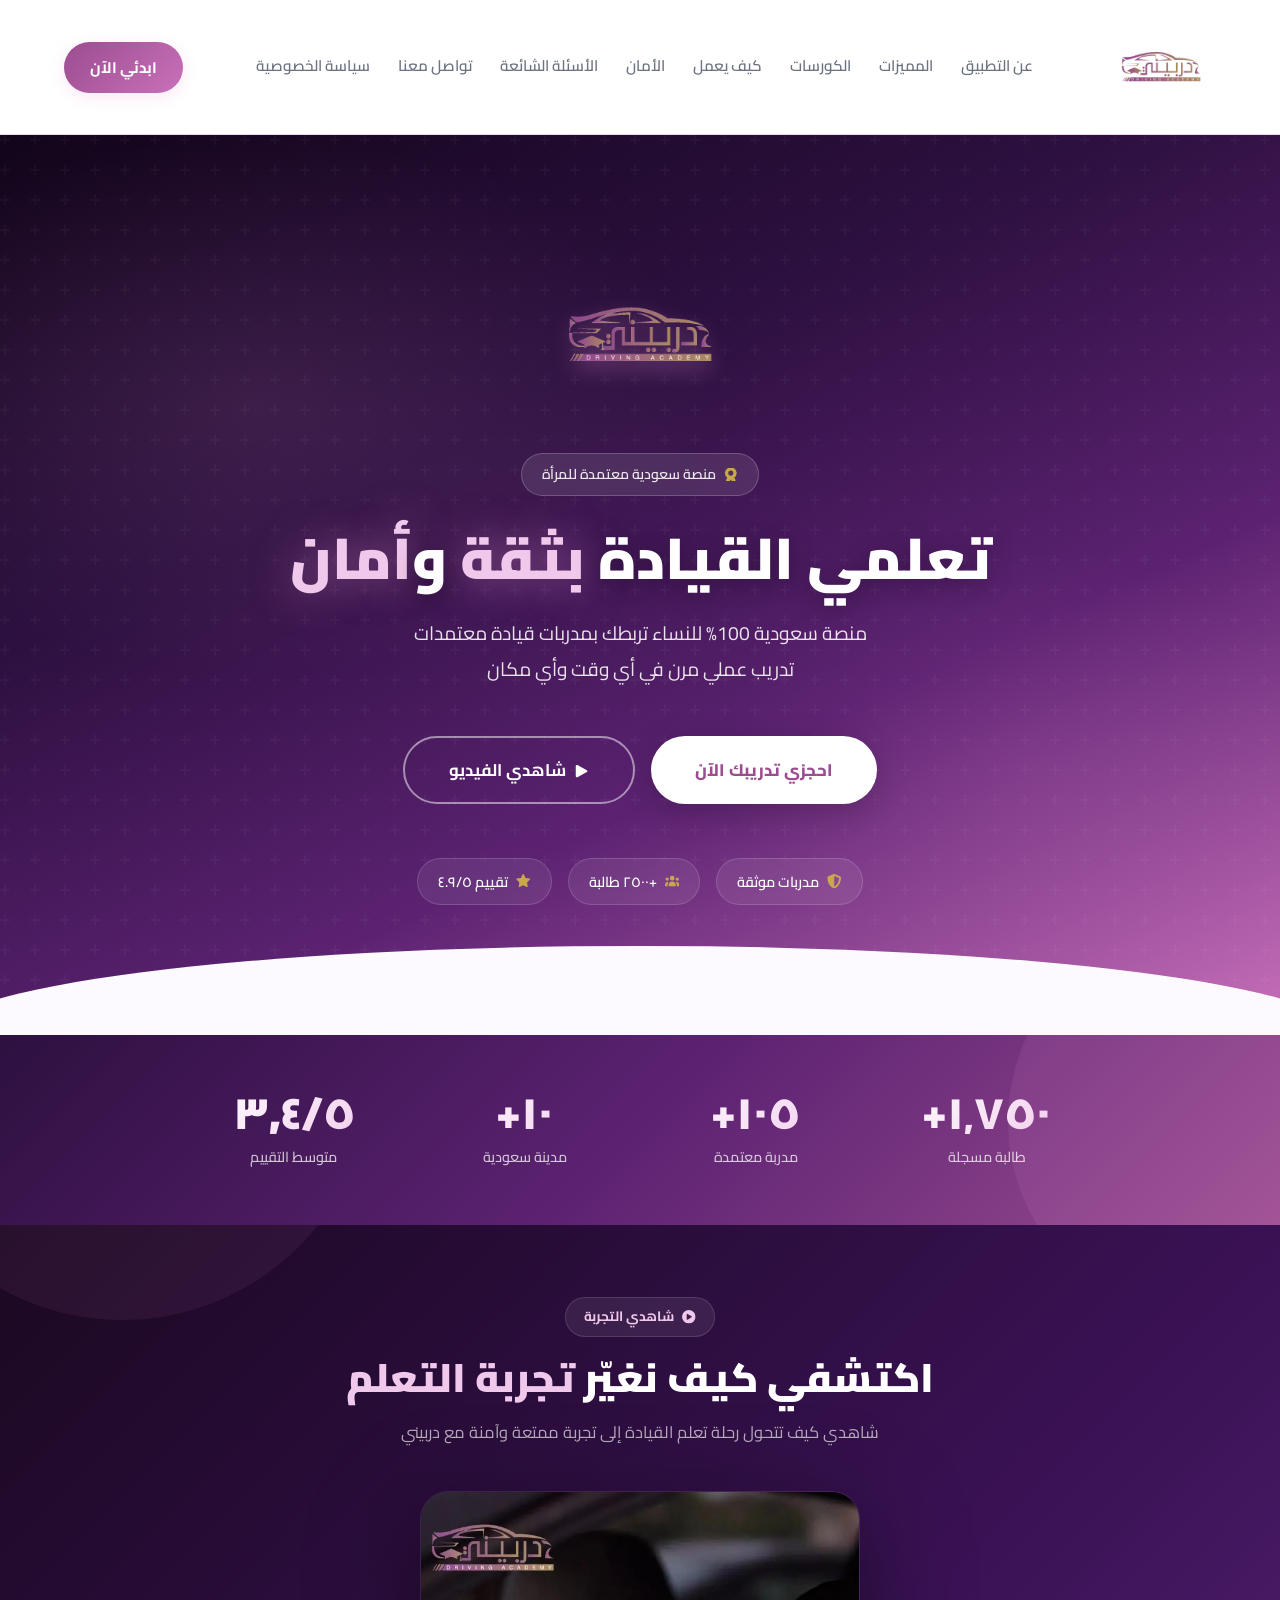
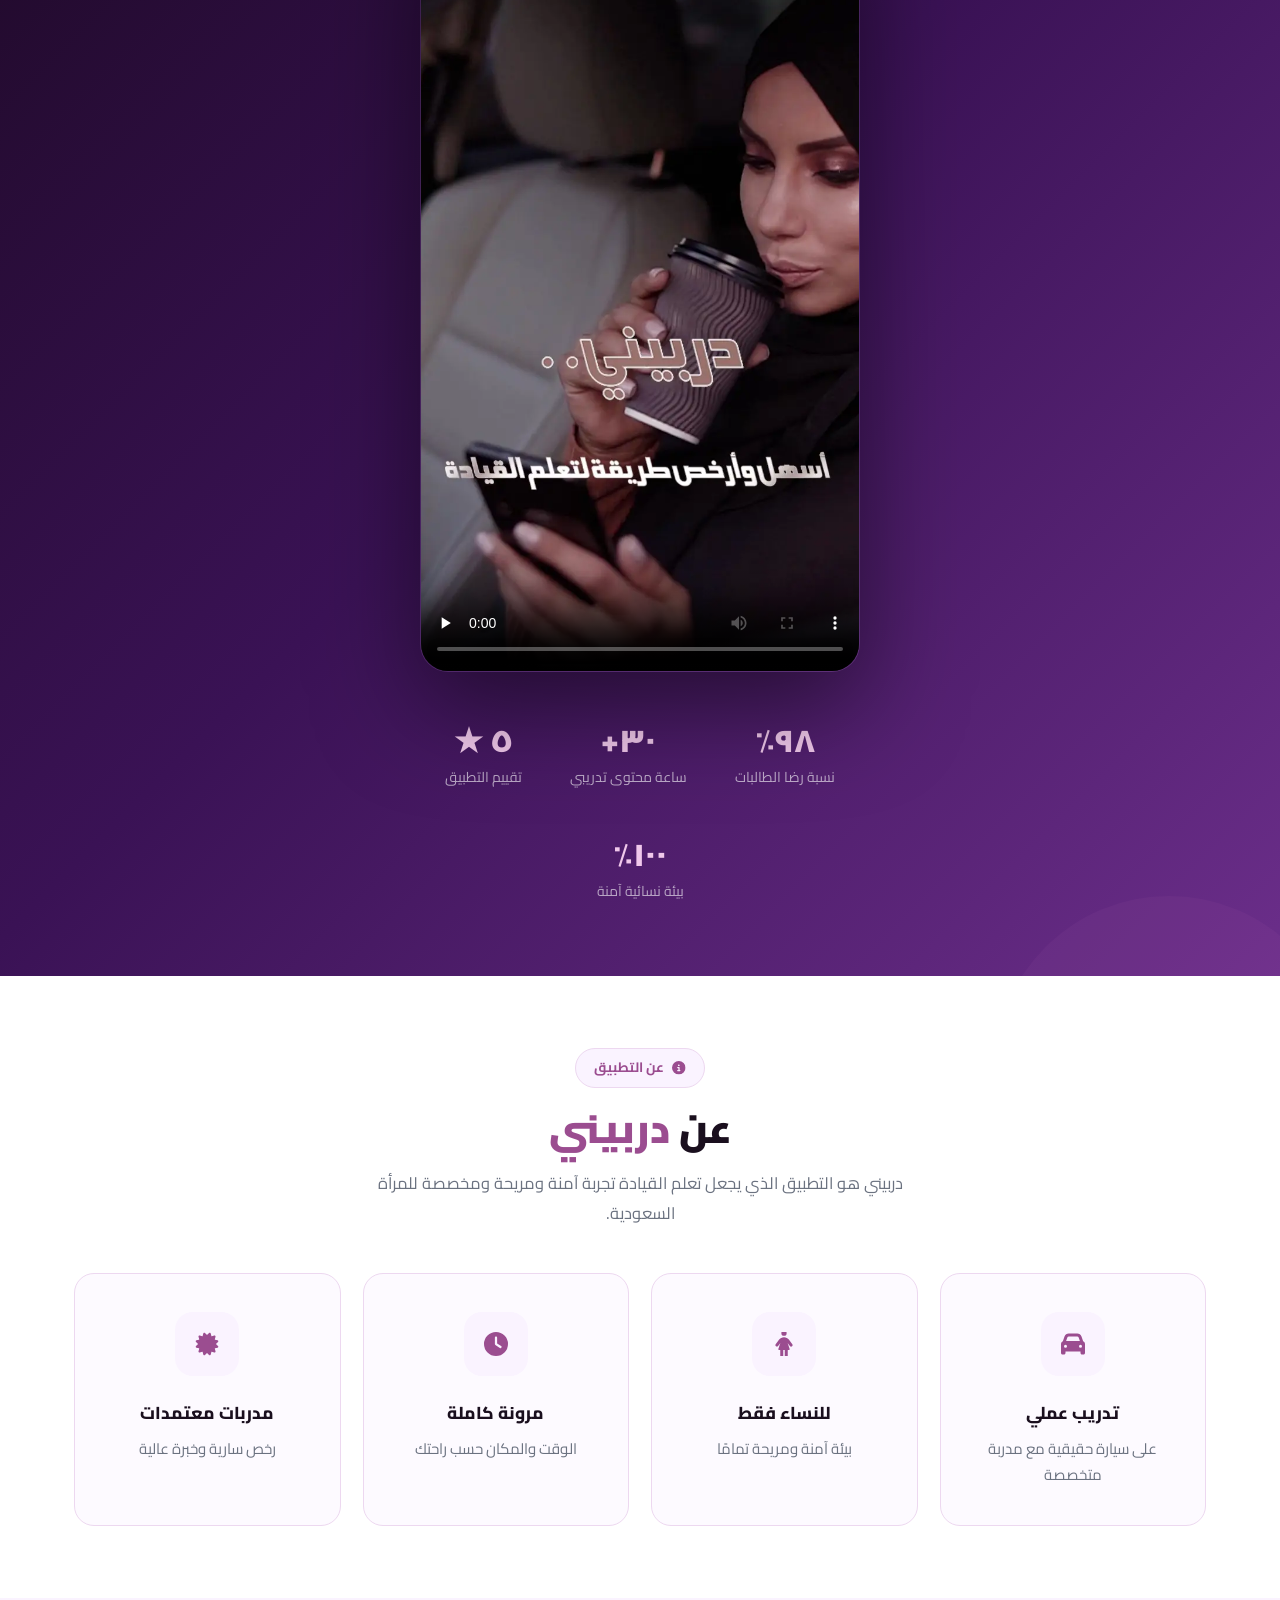
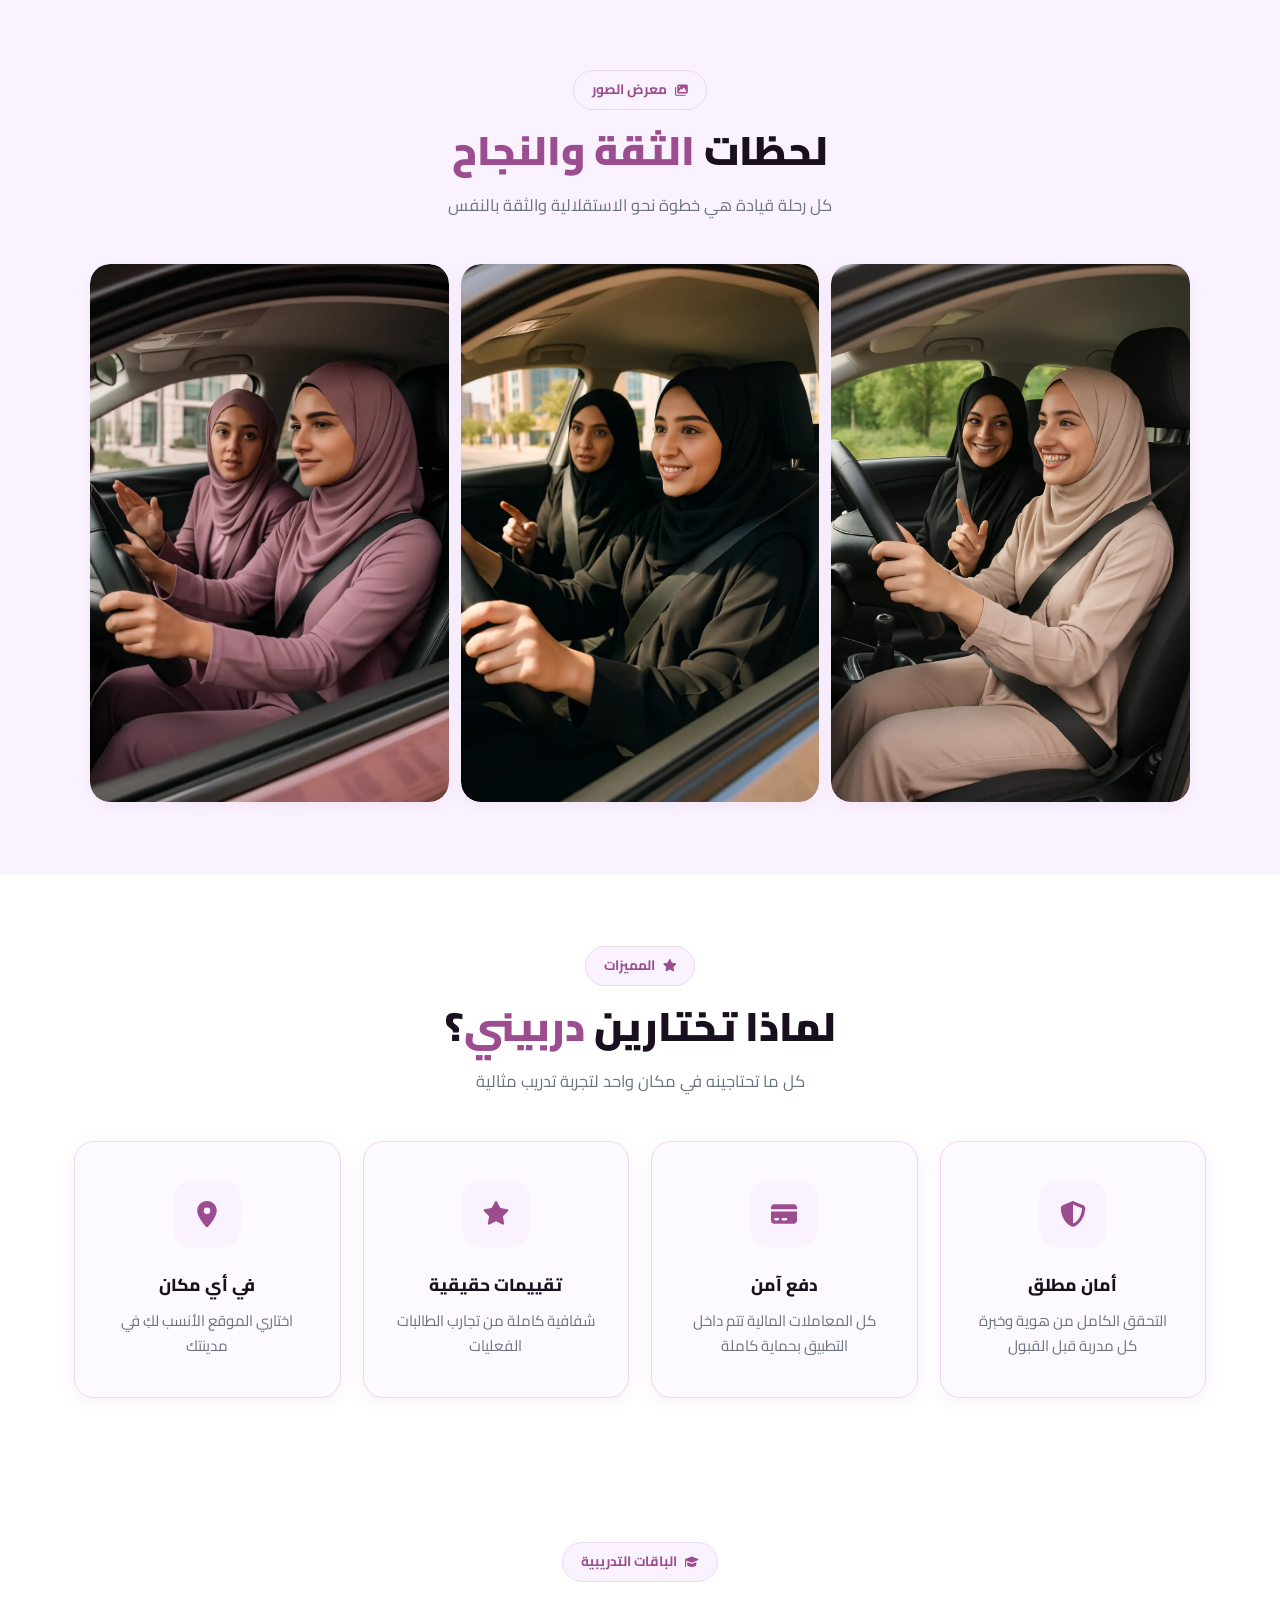
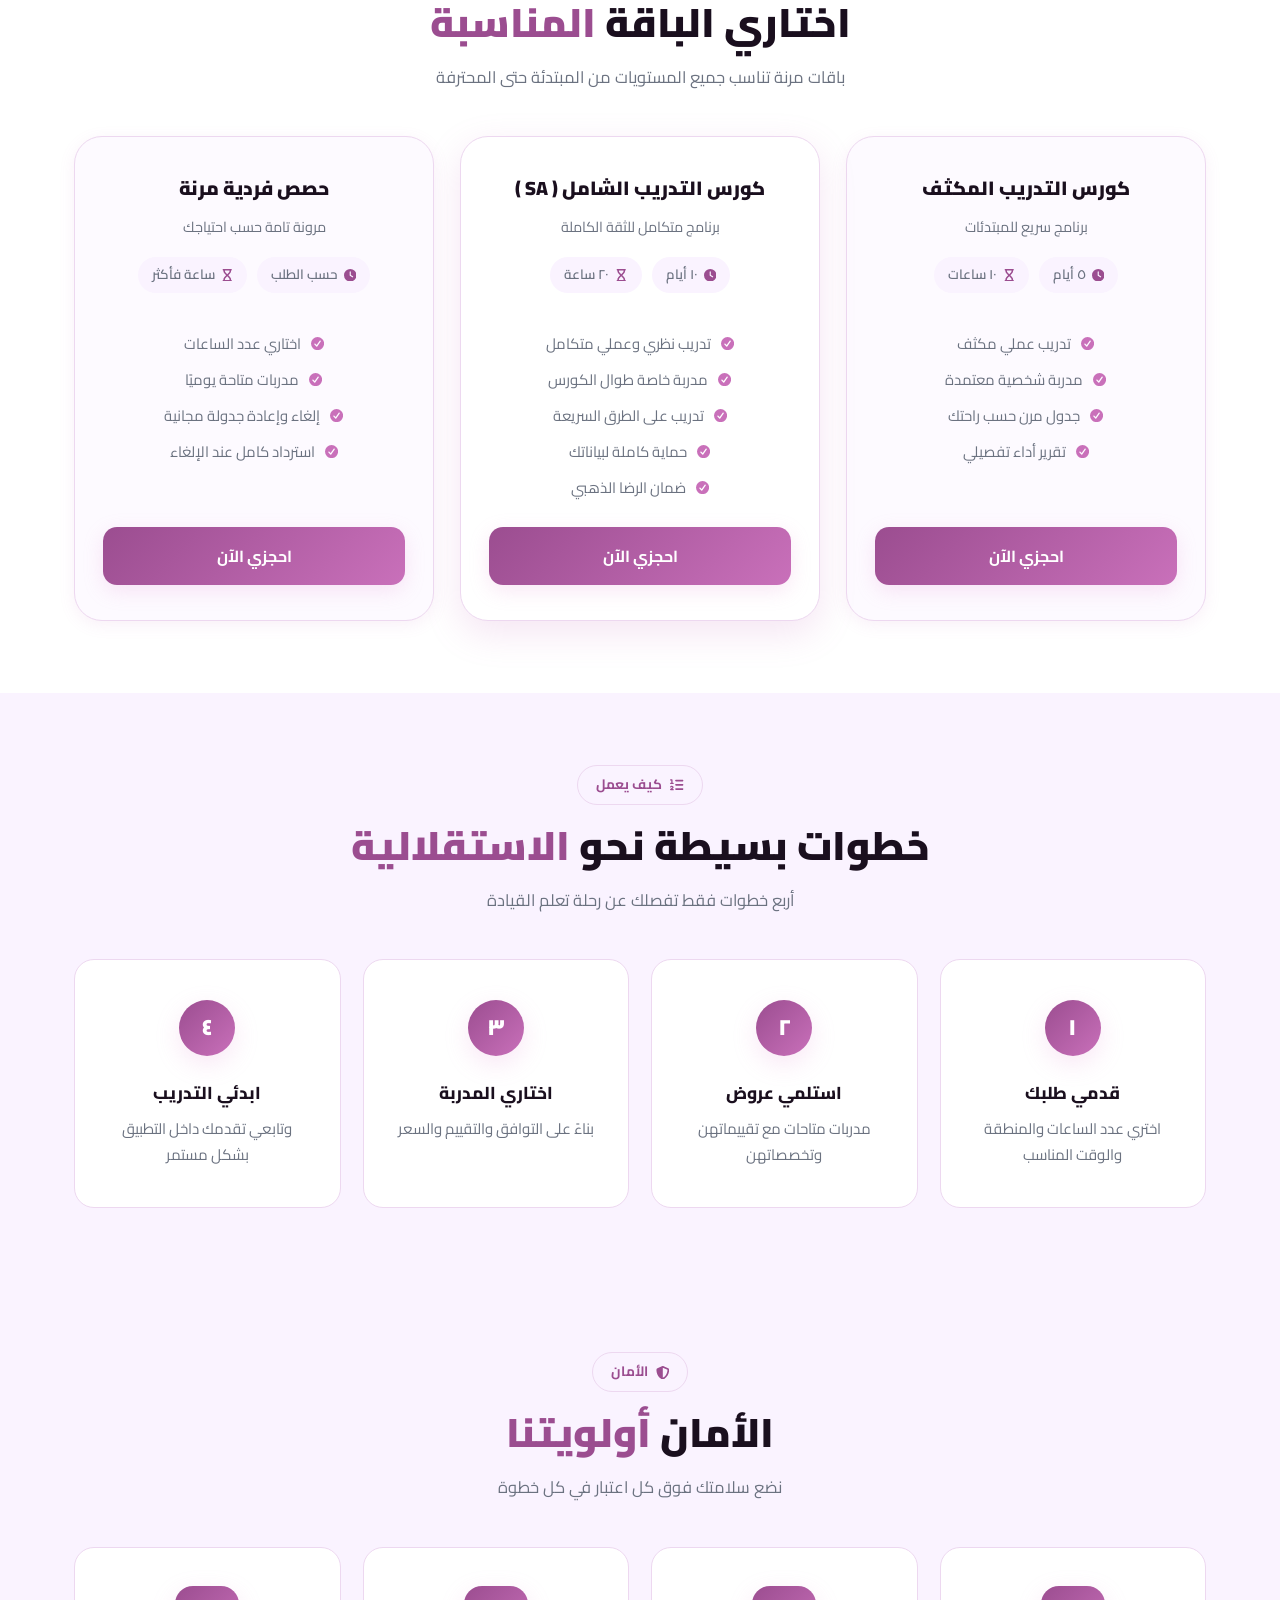
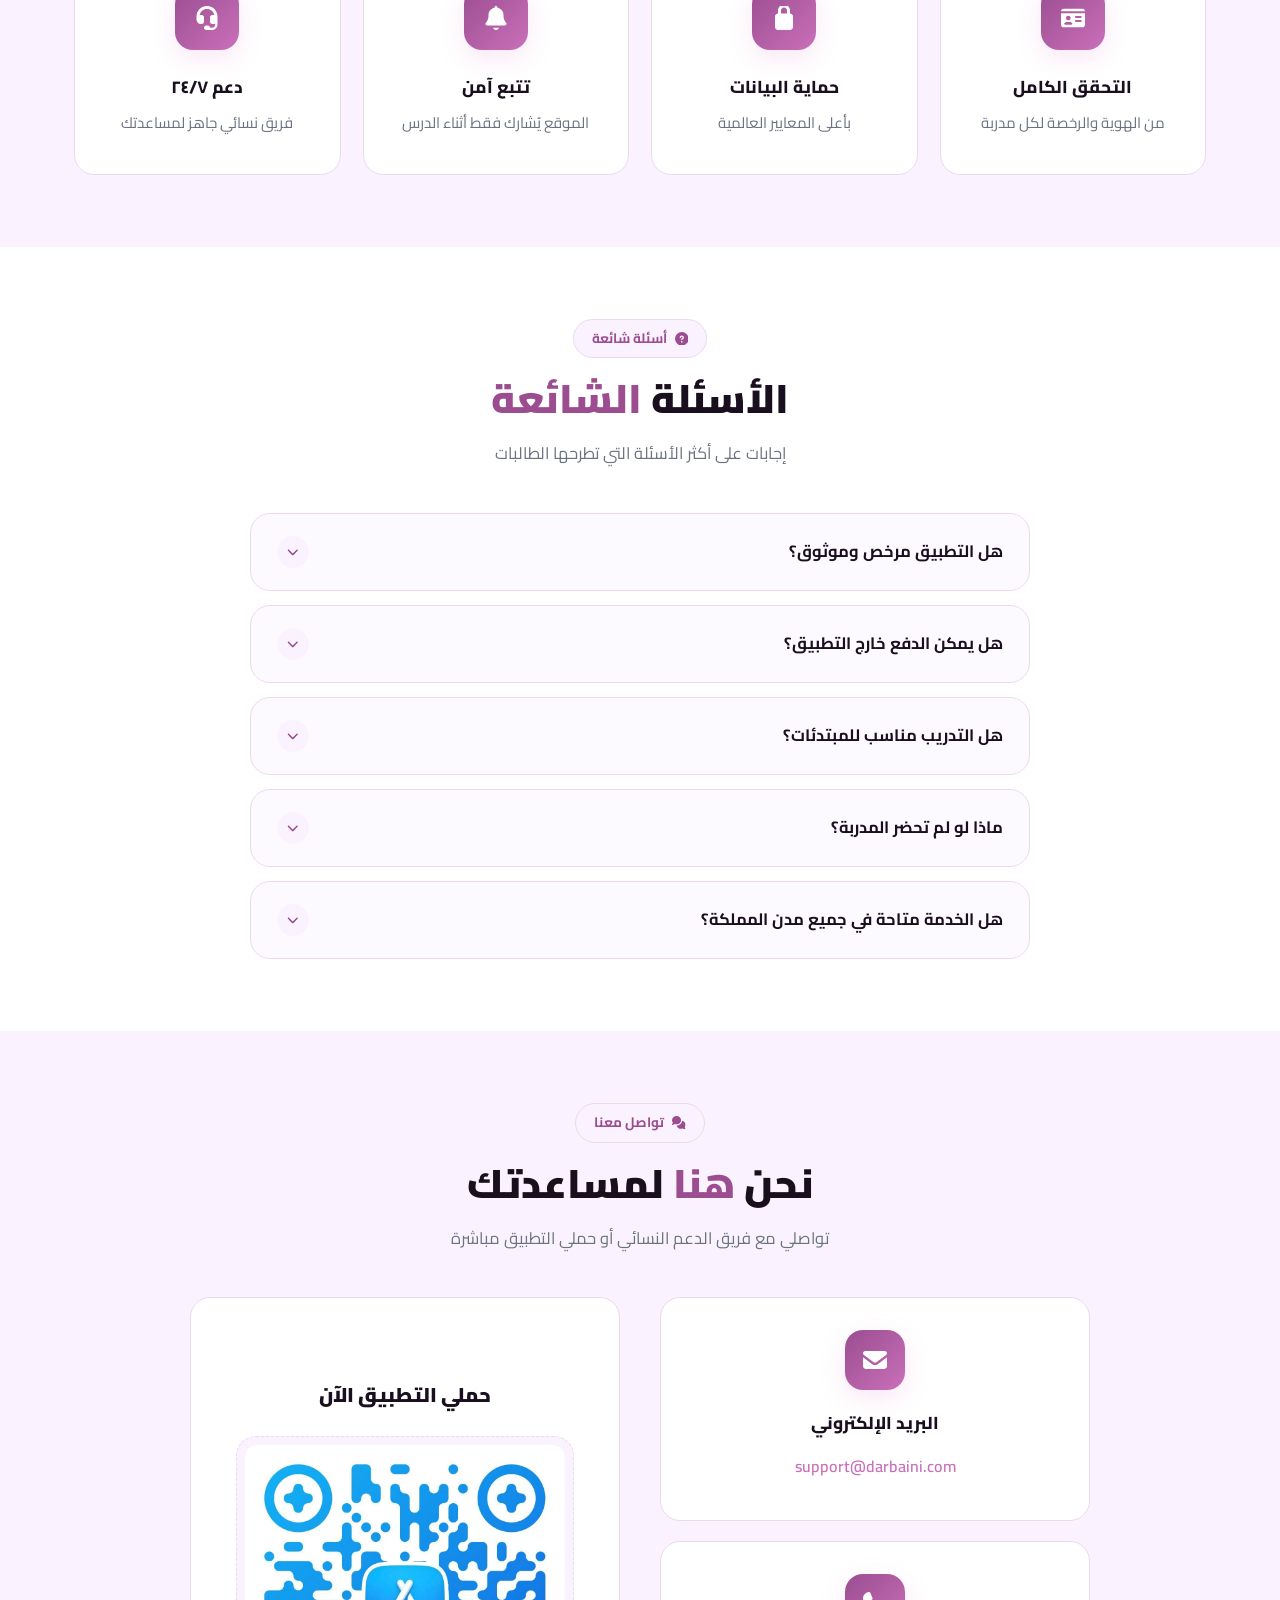
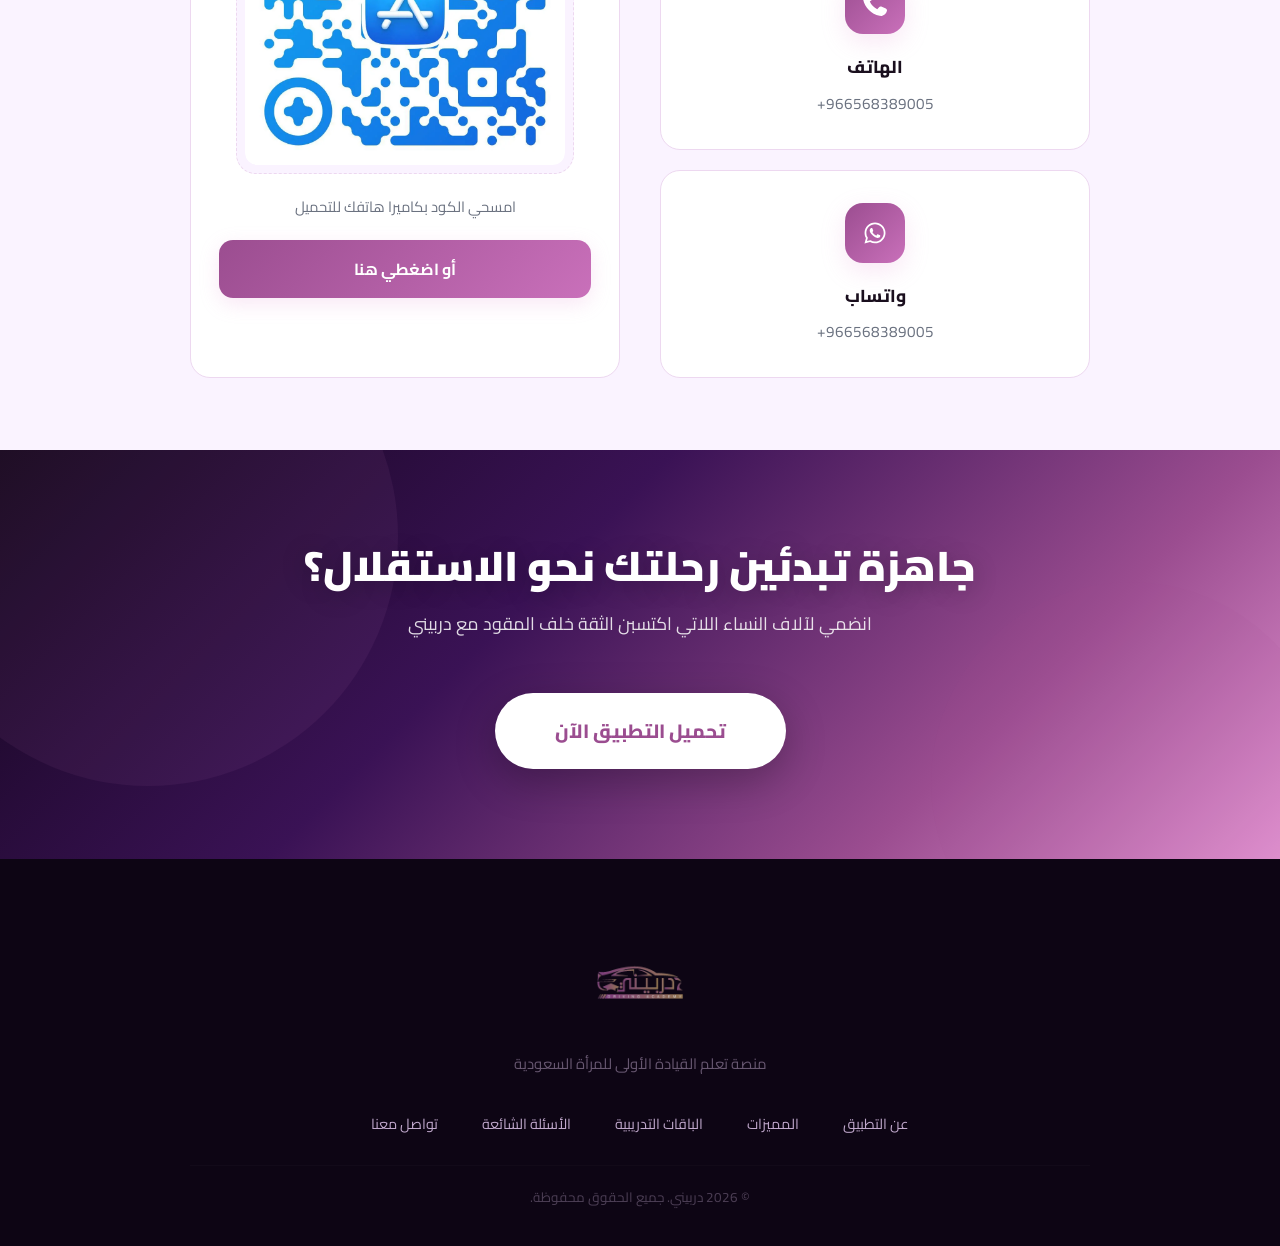
==== commit 7625f733: "boost performance" ====
--- a/index.html
+++ b/index.html
@@ -164,7 +164,7 @@
     <a href="#main-content" class="skip-link">تخطي إلى المحتوى</a>
     <header class="navbar">
       <a class="logo" href="#">
-        <img src="media/Logo.gif" alt="دربيني - منصة تعلم القيادة للنساء" />
+        <img src="media/Logo.gif" alt="دربيني - منصة تعلم القيادة للنساء" width="1080" height="1080" />
       </a>
       <nav class="desktop-nav">
         <a href="#about">عن التطبيق</a>
@@ -206,7 +206,7 @@
       <section class="hero">
       <div class="hero-content">
         <div class="hero-logo">
-          <img src="media/Logo.gif" alt="شعار دربيني" />
+          <img src="media/Logo.gif" alt="شعار دربيني" width="1080" height="1080" />
         </div>
         <div class="hero-badge">
           <svg class="icon fa-award" aria-hidden="true"><use href="#fa-award"/></svg>
@@ -276,7 +276,7 @@
         </div>
         <div class="video-wrapper">
           <div class="video-container">
-            <video controls poster="media/videoCover.webp" preload="none" playsinline>
+            <video controls poster="media/videoCover.webp" preload="none" playsinline width="480" height="854">
               <source src="media/driving-preview.mp4" type="video/mp4" />
               متصفحك لا يدعم تشغيل الفيديو
             </video>
@@ -355,8 +355,10 @@
             <picture>
               <source srcset="media/img1.webp" type="image/webp" />
               <img
-                src="media/img1.png"
+                src="media/img1.jpg"
                 alt="سيدة تتعلم القيادة بثقة خلف المقود"
+                width="1024"
+                height="1536"
                 loading="lazy"
                 decoding="async"
               />
@@ -367,8 +369,10 @@
             <picture>
               <source srcset="media/img3.webp" type="image/webp" />
               <img
-                src="media/img3.png"
+                src="media/img3.jpg"
                 alt="تدريب على الطريق السريعة"
+                width="816"
+                height="1224"
                 loading="lazy"
                 decoding="async"
               />
@@ -381,8 +385,10 @@
             <picture>
               <source srcset="media/img2.webp" type="image/webp" />
               <img
-                src="media/img2.png"
+                src="media/img2.jpg"
                 alt="سيارة التدريب الحديثة"
+                width="816"
+                height="1224"
                 loading="lazy"
                 decoding="async"
               />
@@ -718,6 +724,8 @@
                   <img
                     src="media/app-store-qr.jpeg"
                     alt="امسحي هذا الكود بكاميرا هاتفك لتحميل تطبيق دربيني من App Store"
+                    width="1024"
+                    height="1024"
                     loading="lazy"
                     decoding="async"
                   />
@@ -749,6 +757,8 @@
           class="footer-logo-img"
           src="media/Logo.gif"
           alt="شعار دربيني"
+          width="1080"
+          height="1080"
           loading="lazy"
         />
         <p class="footer-tagline">منصة تعلم القيادة الأولى للمرأة السعودية</p>
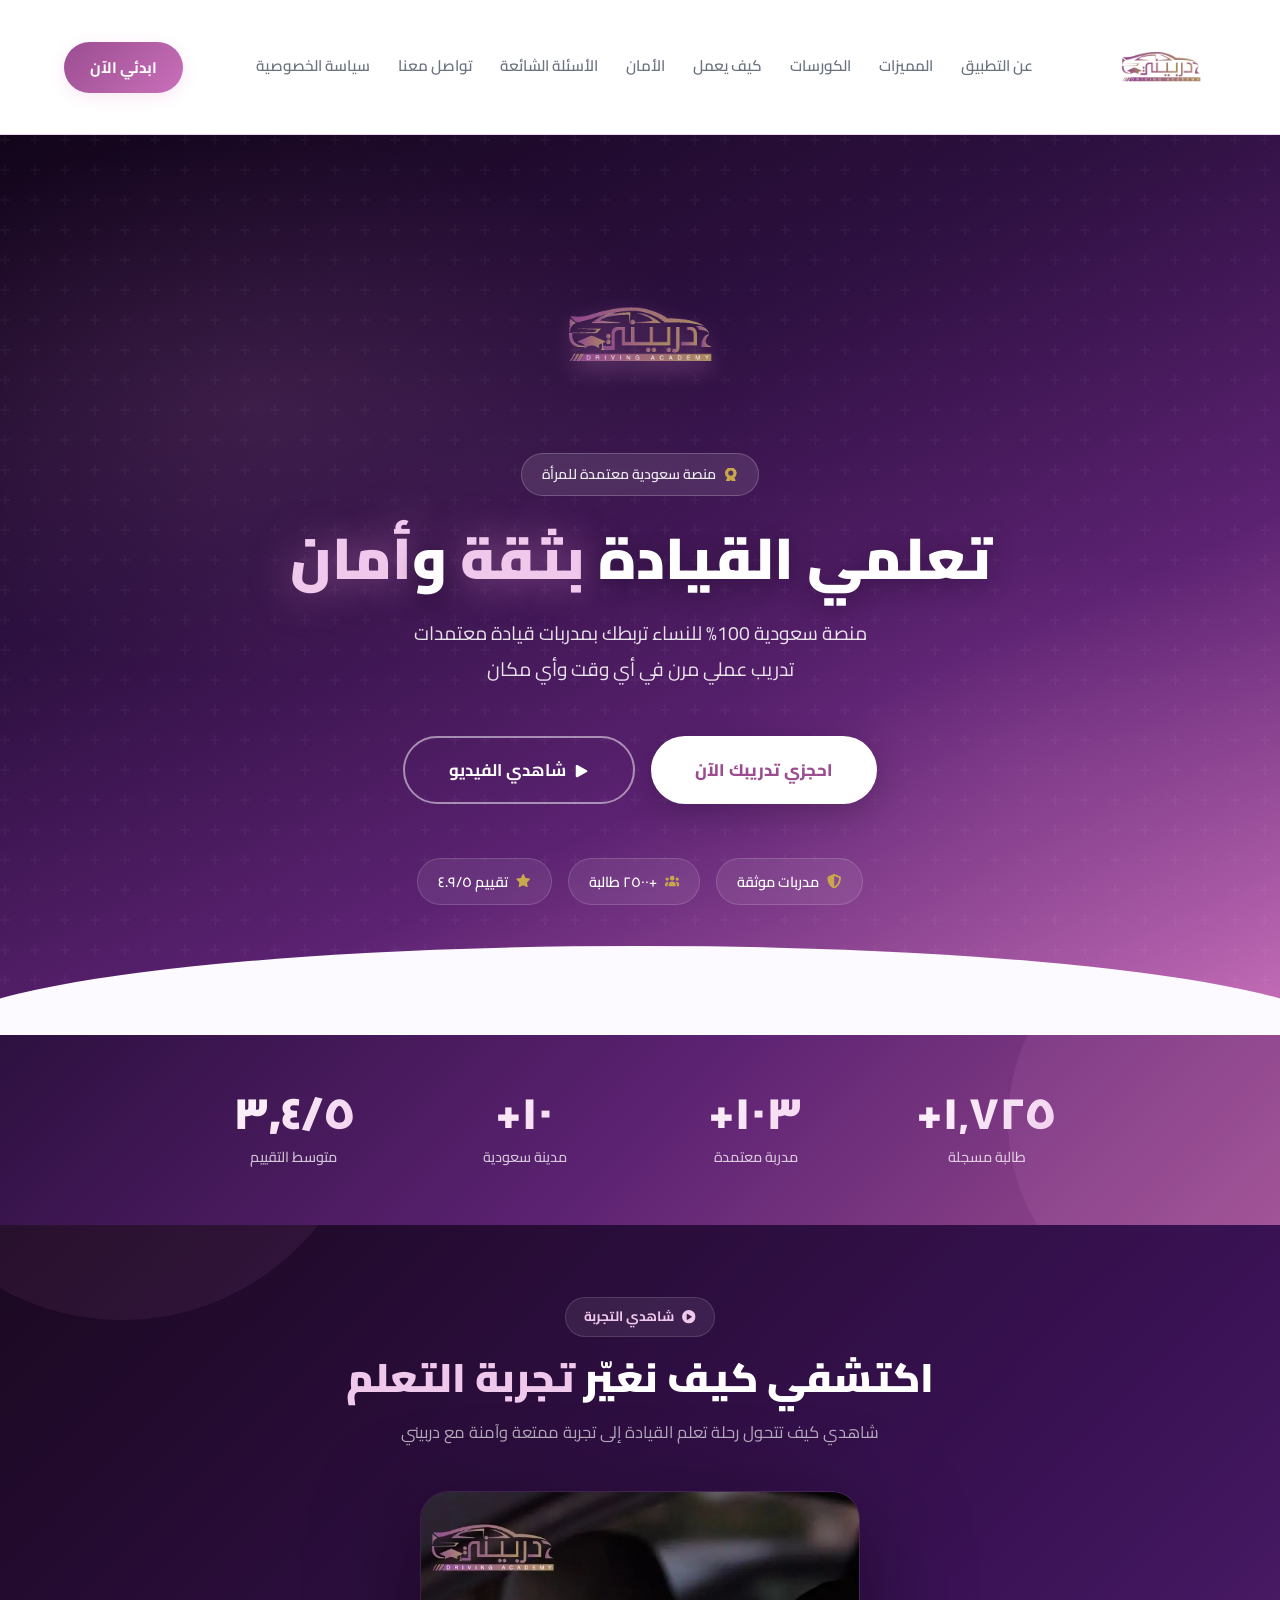
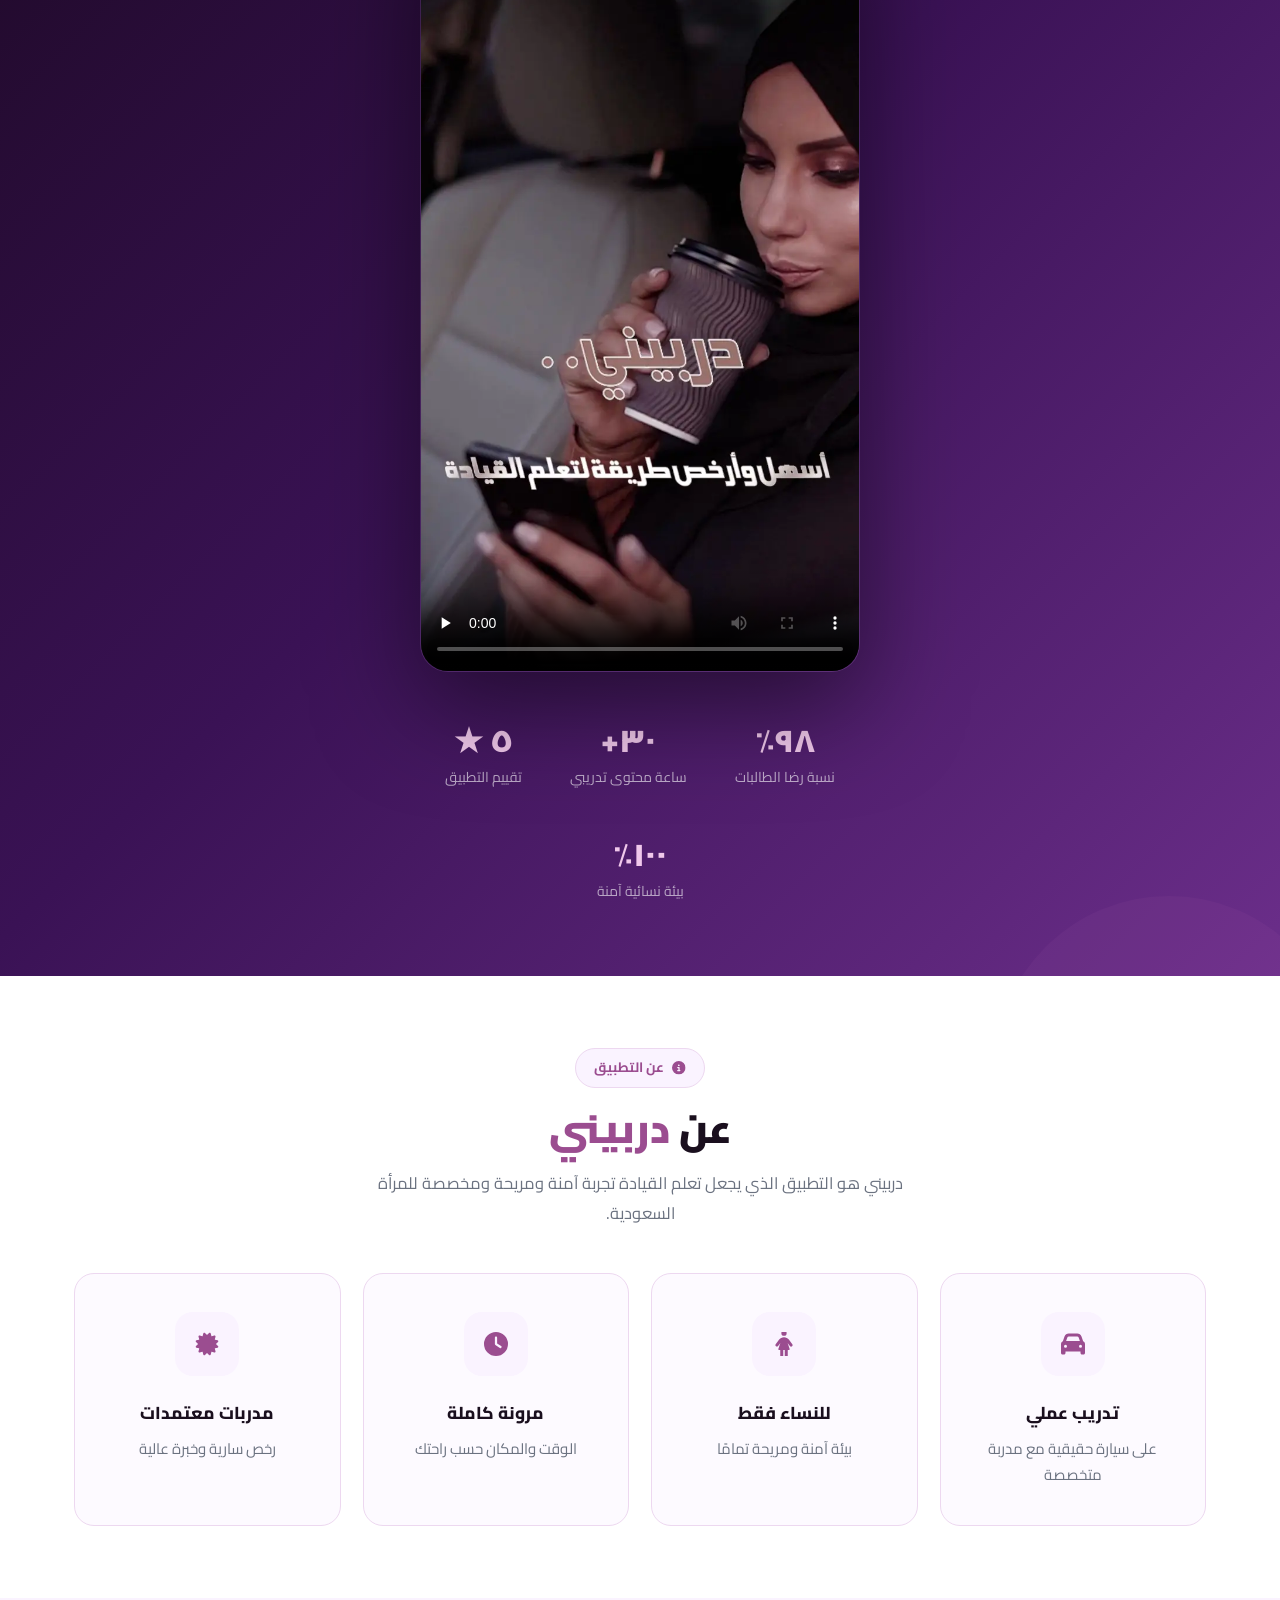
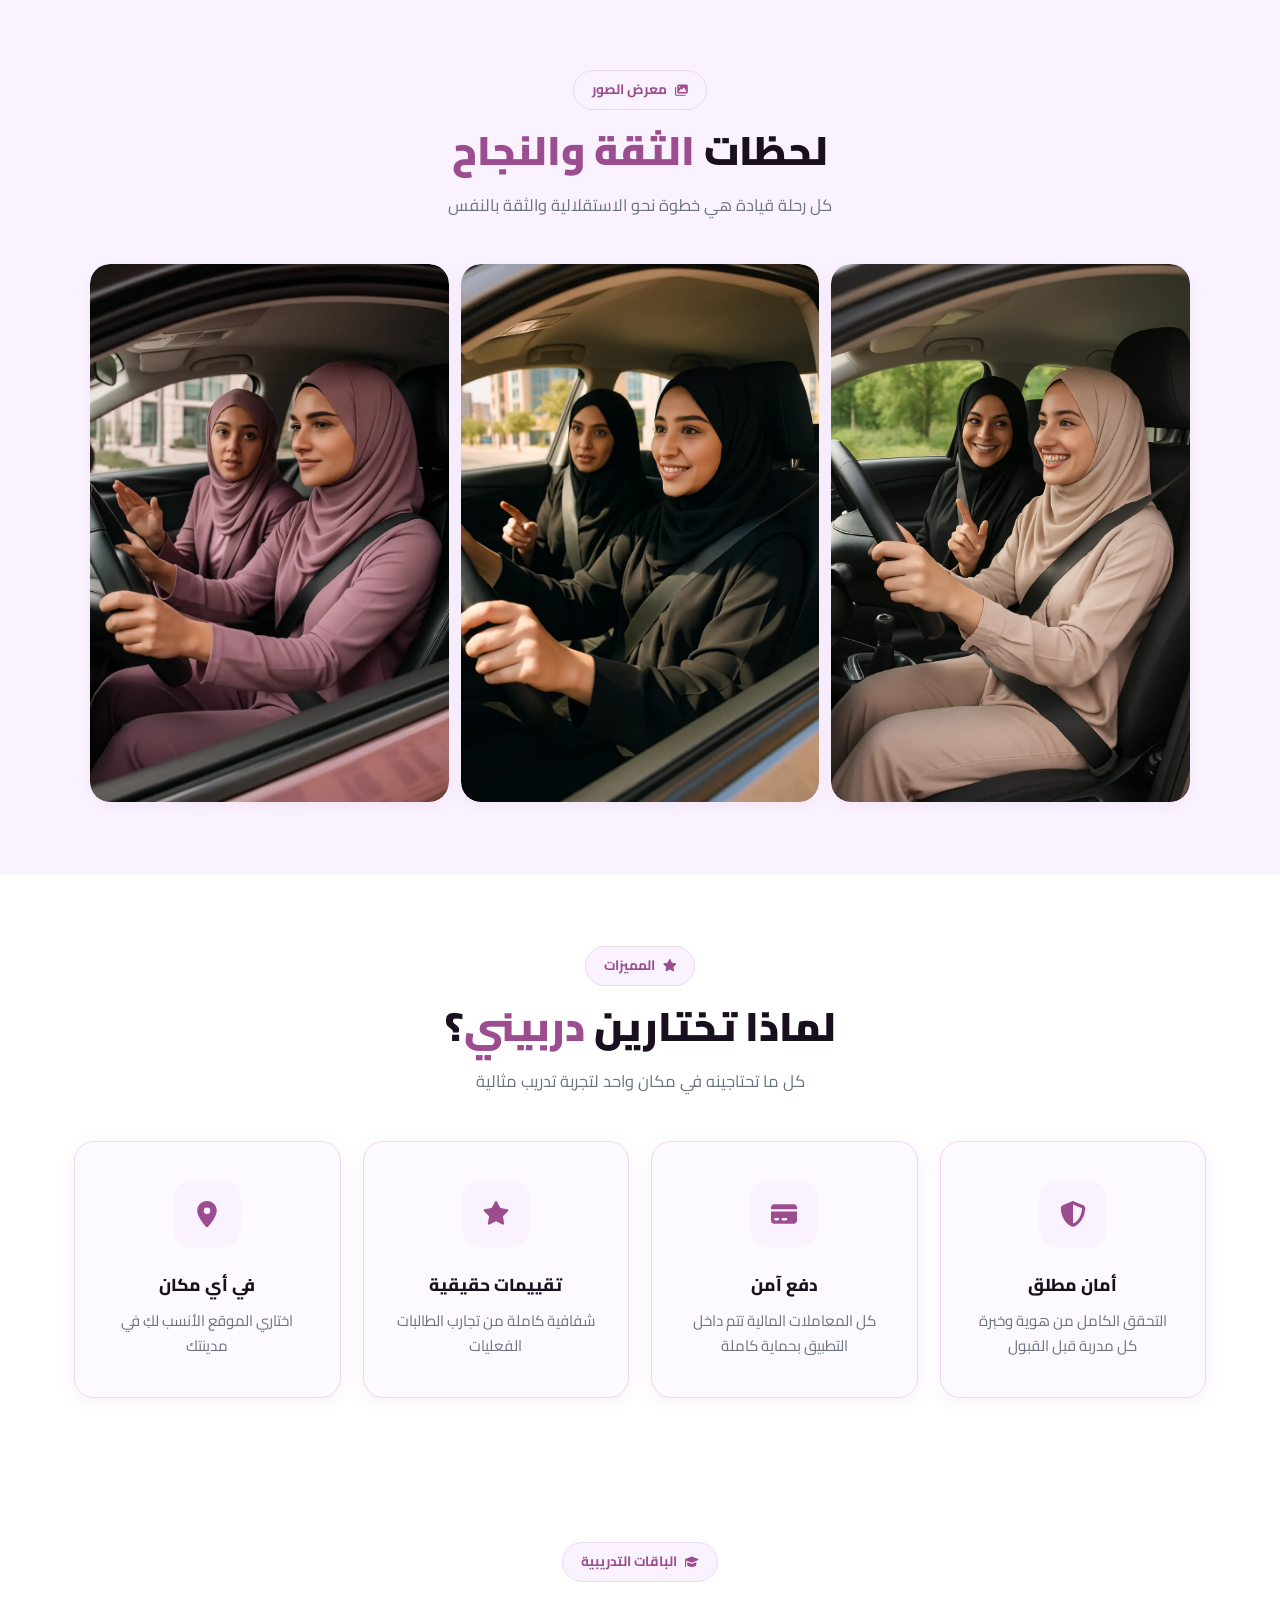
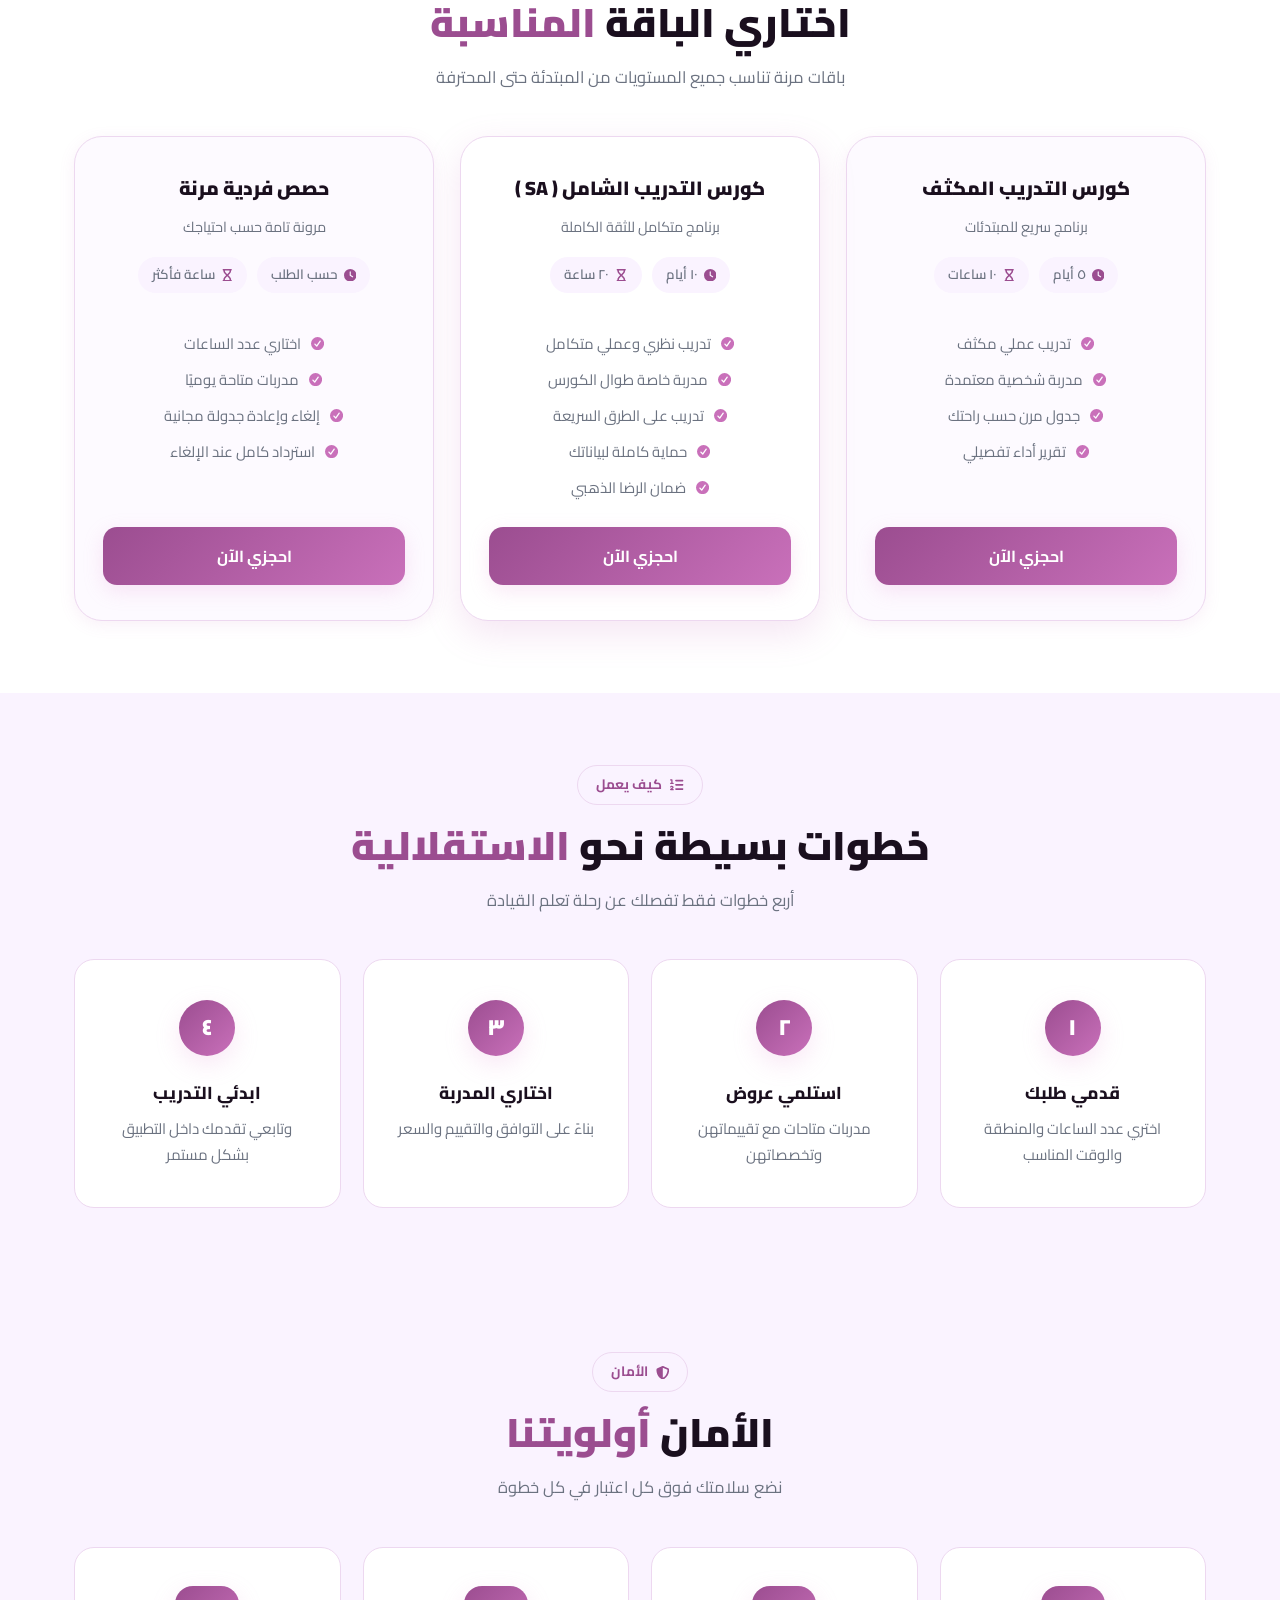
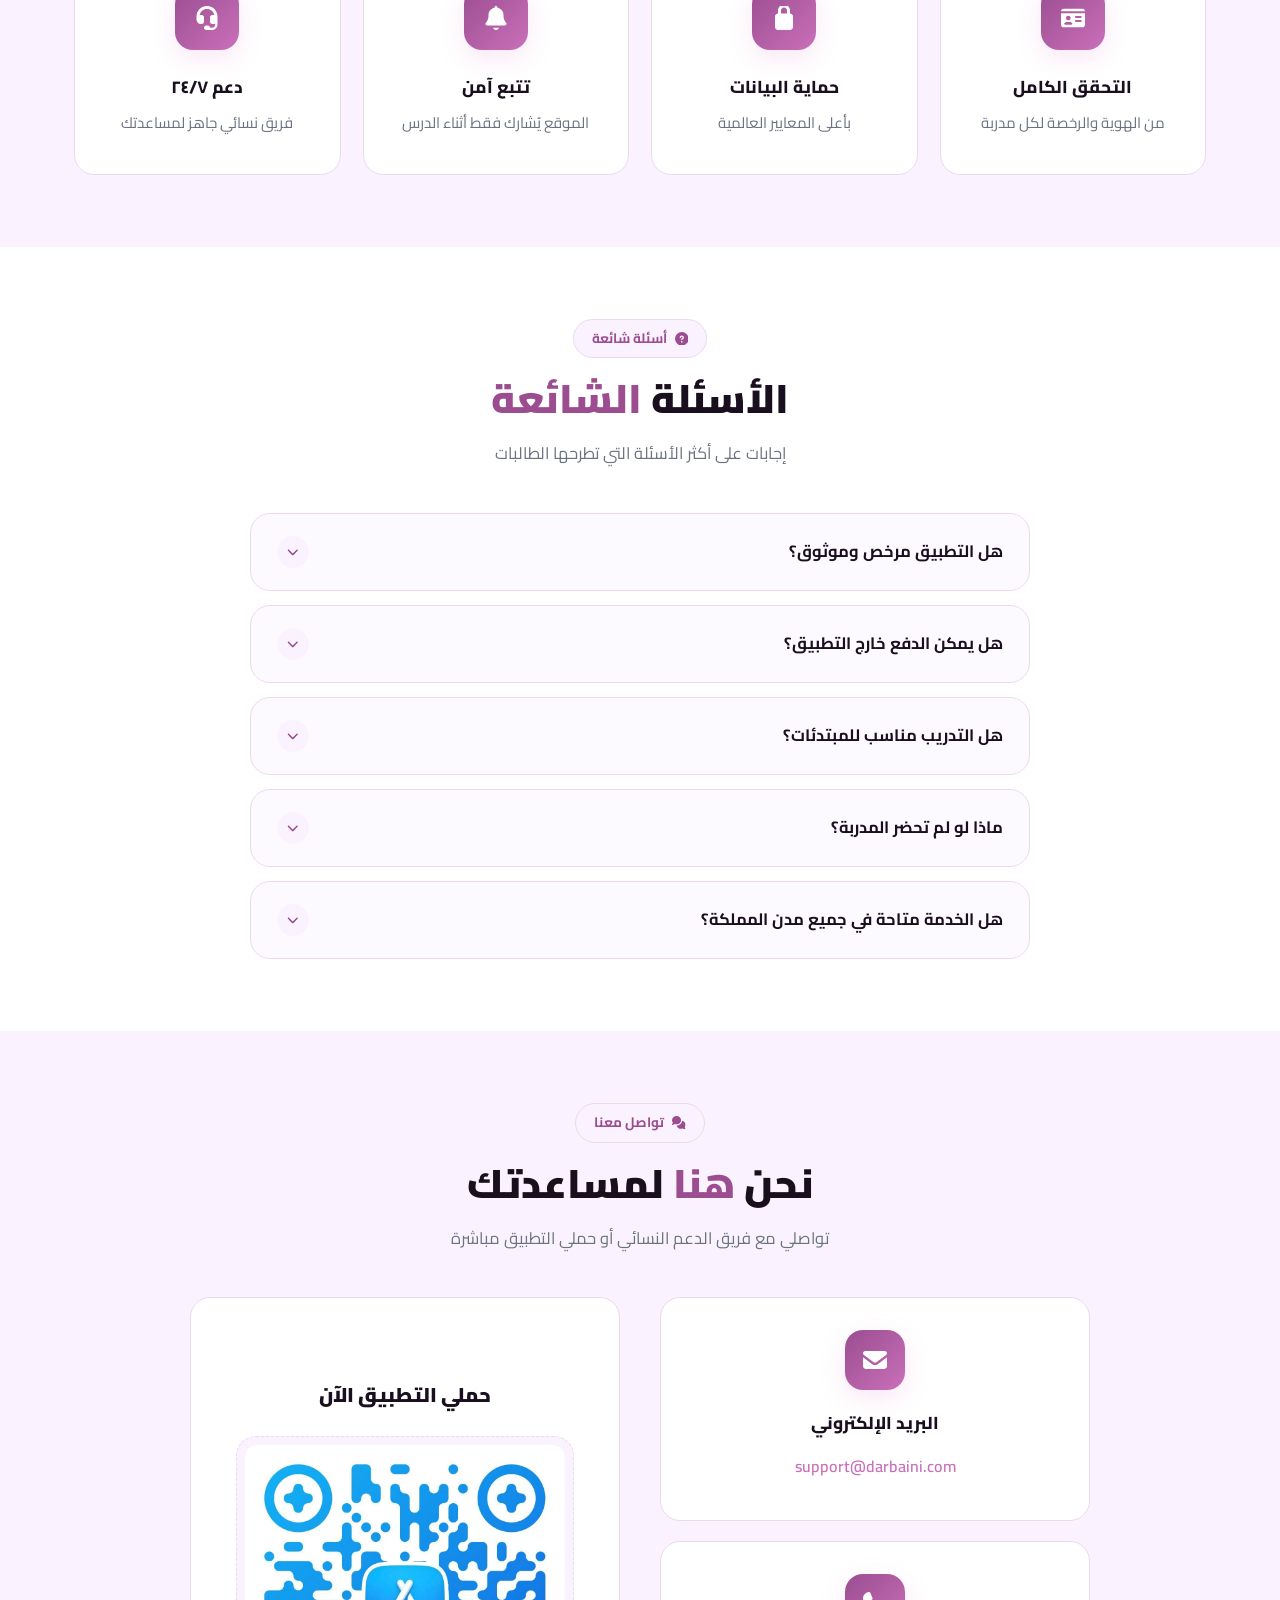
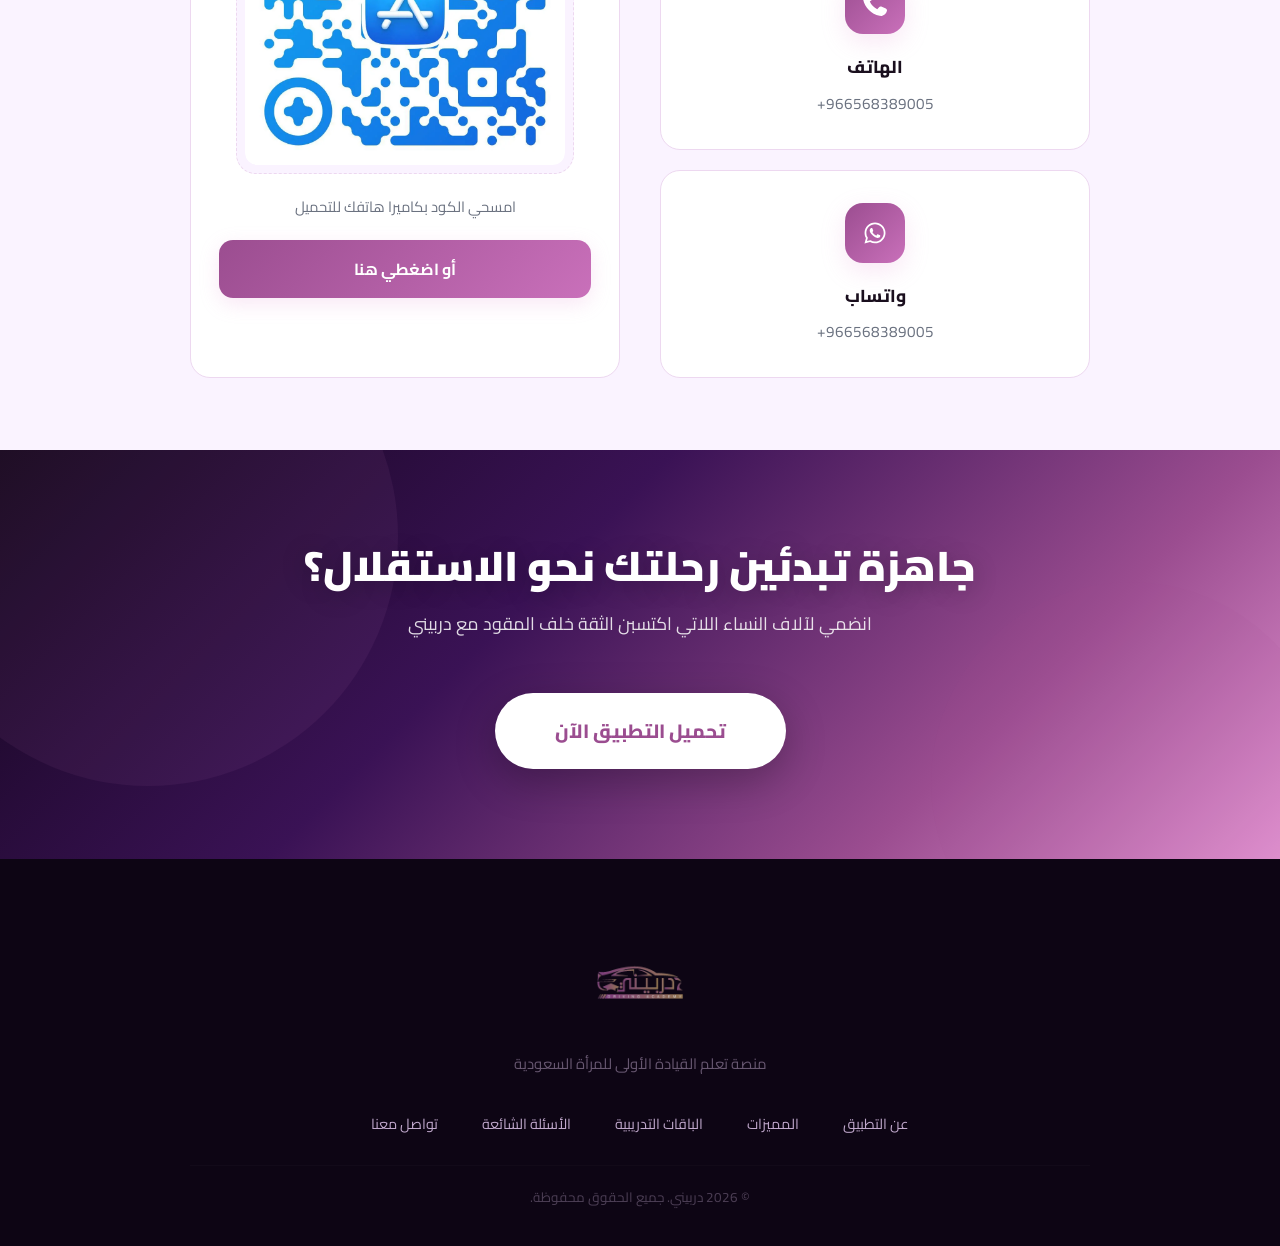
==== commit f7043b0f: "enhance mobile performance" ====
--- a/index.html
+++ b/index.html
@@ -25,13 +25,14 @@
     <meta name="twitter:description" content="دربيني: منصة سعودية 100% للنساء لتعلم القيادة مع مدربات معتمدات. تدريب عملي مرن في أي وقت وأي مكان." />
     <link rel="preconnect" href="https://fonts.googleapis.com" />
     <link rel="preconnect" href="https://fonts.gstatic.com" crossorigin />
-    <link rel="preconnect" href="https://cdnjs.cloudflare.com" />
-    <link rel="preload" href="style.css" as="style" />
-    <link rel="stylesheet" href="style.css" />
-    <link
-      href="https://fonts.googleapis.com/css2?family=Cairo:wght@400;500;600;700;800;900&display=swap"
-      rel="stylesheet"
-    />
+    <link rel="preload" href="media/Logo.gif" as="image" fetchpriority="high" />
+    <!-- Critical CSS inlined to eliminate render-blocking (saves ~1,570ms) -->
+    <style>/* ── SVG ICONS ──────────────────────── */ .icon { display: inline-block; width: 1em; height: 1em; fill: currentColor; vertical-align: middle; flex-shrink: 0; } :root { --primary: #c970ba; --primary-light: #e293d1; --primary-dark: #9b4d90; --primary-glow: rgba(226, 147, 209, 0.22); --accent: #c9a84c; --text: #1a0f1e; --light-text: #6b7280; --muted-text: #9ca3af; --bg: #fdfaff; --bg-soft: #faf3ff; --bg-card: #ffffff; --border: #edd8f0; --white: #ffffff; --shadow-sm: 0 4px 16px rgba(201, 112, 186, 0.1); --shadow-md: 0 12px 36px rgba(201, 112, 186, 0.18); --shadow-lg: 0 24px 64px rgba(201, 112, 186, 0.24); --radius-sm: 14px; --radius: 20px; --radius-lg: 28px; } *, *::before, *::after { margin: 0; padding: 0; box-sizing: border-box; } html { scroll-behavior: smooth; } body { font-family: "Cairo", sans-serif; background: var(--bg); color: var(--text); direction: rtl; line-height: 1.75; -webkit-font-smoothing: antialiased; -webkit-tap-highlight-color: transparent; } :focus-visible { outline: 3px solid var(--primary); outline-offset: 2px; border-radius: 4px; } .cta-primary:focus-visible, .cta-secondary:focus-visible, .btn-course:focus-visible { outline-offset: 3px; outline-color: var(--accent); } .skip-link { position: fixed; top: -100%; right: 16px; z-index: 10000; background: var(--primary-dark); color: white; padding: 12px 24px; border-radius: 0 0 var(--radius-sm) var(--radius-sm); font-weight: 700; font-size: 1rem; text-decoration: none; transition: top 0.25s ease; } .skip-link:focus { top: 0; } .container { max-width: 1180px; margin: 0 auto; padding: 0 24px; } .navbar { display: flex; align-items: center; justify-content: space-between; padding: 12px 5%; background: rgba(255, 255, 255, 0.97); -webkit-backdrop-filter: blur(20px); backdrop-filter: blur(20px); position: sticky; top: 0; z-index: 1000; border-bottom: 1px solid var(--border); transition: all 0.35s ease; gap: 16px; flex-wrap: wrap; } .navbar.scrolled { padding: 8px 5%; box-shadow: 0 6px 28px rgba(201, 112, 186, 0.14); } .logo { display: flex; align-items: center; gap: 10px; text-decoration: none; z-index: 10; } .logo img { height: 110px; width: auto; object-fit: contain; transition: transform 0.3s ease, height 0.3s ease; } .logo img:hover { transform: scale(1.04); } .desktop-nav { display: flex; gap: 28px; flex-wrap: wrap; justify-content: center; } .desktop-nav a { text-decoration: none; color: var(--light-text); font-weight: 600; font-size: 0.95rem; transition: color 0.25s; position: relative; padding-bottom: 1px; } .desktop-nav a::after { content: ""; position: absolute; bottom: 0; right: 0; width: 0; height: 2px; background: var(--primary); border-radius: 2px; transition: width 0.3s ease; } .desktop-nav a:hover { color: var(--primary); } .desktop-nav a:hover::after { width: 100%; } .cta { background: linear-gradient(135deg, var(--primary-dark), var(--primary)); color: white; border: none; padding: 11px 26px; border-radius: 50px; font-weight: 700; font-size: 0.95rem; font-family: "Cairo", sans-serif; cursor: pointer; transition: all 0.3s ease; box-shadow: 0 4px 16px var(--primary-glow); white-space: nowrap; } .cta:hover { transform: translateY(-2px); box-shadow: 0 8px 28px var(--primary-glow); } .hamburger { display: none; flex-direction: column; justify-content: center; align-items: center; gap: 5px; width: 44px; height: 44px; cursor: pointer; z-index: 20; background: none; border: none; padding: 0; } .hamburger span { display: block; width: 28px; height: 3px; background: var(--light-text); border-radius: 3px; transition: all 0.35s cubic-bezier(0.4, 0, 0.2, 1); position: relative; flex-shrink: 0; } .hamburger.active span:nth-child(1) { transform: rotate(45deg) translate(5px, 5px); } .hamburger.active span:nth-child(2) { opacity: 0; transform: scale(0.2); } .hamburger.active span:nth-child(3) { transform: rotate(-45deg) translate(6px, -6px); } .mobile-menu { position: fixed; top: 0; left: 0; width: 100%; height: 100vh; background: rgba(255, 255, 255, 0.98); -webkit-backdrop-filter: blur(25px); backdrop-filter: blur(25px); display: flex; flex-direction: column; align-items: center; justify-content: flex-start; padding: 90px 20px 40px; gap: 28px; z-index: 999; visibility: hidden; opacity: 0; transform: translateY(-100%); transition: transform 0.5s cubic-bezier(0.32, 0.72, 0, 1), opacity 0.4s ease, visibility 0s 0.5s; border-bottom: 1px solid var(--border); overflow-y: auto; -webkit-overflow-scrolling: touch; overscroll-behavior: contain; } .mobile-menu.active { visibility: visible; opacity: 1; transform: translateY(0); transition: transform 0.5s cubic-bezier(0.32, 0.72, 0, 1), opacity 0.4s ease, visibility 0s 0s; } .mobile-menu nav { flex-direction: column; gap: 28px; align-items: center; display: flex; } .mobile-menu nav a { font-size: 1.35rem; padding: 8px 0; text-decoration: none; color: var(--text); font-weight: 700; } .mobile-menu .cta { padding: 14px 36px; font-size: 1.1rem; margin-top: 16px; } @media (max-width: 992px) { .hamburger { display: flex; } .desktop-nav, .desktop-cta { display: none; } .logo img { height: 85px; } .navbar { padding: 10px 5%; } } @media (max-width: 480px) { .navbar { padding: 5px 3%; } .logo img { height: 75px; } .mobile-menu { gap: 24px; } .mobile-menu nav a { font-size: 1.25rem; } } .hero { background: linear-gradient(155deg, #12051a 0%, #2d1040 35%, #5c2272 65%, #c970ba 100%); color: white; padding: 100px 20px 130px; text-align: center; position: relative; overflow: hidden; } .hero::before { content: ""; position: absolute; inset: 0; background: radial-gradient(ellipse 60% 50% at 20% 30%, rgba(226, 147, 209, 0.12) 0%, transparent 60%), radial-gradient(ellipse 40% 40% at 80% 70%, rgba(201, 112, 186, 0.1) 0%, transparent 60%), url("data:image/svg+xml,%3Csvg width='60' height='60' viewBox='0 0 60 60' xmlns='http://www.w3.org/2000/svg'%3E%3Cg fill='none' fill-rule='evenodd'%3E%3Cg fill='%23ffffff' fill-opacity='0.03'%3E%3Cpath d='M36 34v-4h-2v4h-4v2h4v4h2v-4h4v-2h-4zm0-30V0h-2v4h-4v2h4v4h2V6h4V4h-4zM6 34v-4H4v4H0v2h4v4h2v-4h4v-2H6zM6 4V0H4v4H0v2h4v4h2V6h4V4H6z'/%3E%3C/g%3E%3C/g%3E%3C/svg%3E"); pointer-events: none; } .hero::after { content: ""; position: absolute; bottom: -1px; left: 0; right: 0; height: 90px; background: var(--bg); clip-path: ellipse(55% 100% at 50% 100%); } .hero-content { position: relative; z-index: 1; max-width: 820px; margin: 0 auto; } .hero-logo { margin-bottom: 10px; } .hero-logo img { height: 200px; width: auto; object-fit: contain; filter: drop-shadow(0 8px 10px rgba(226, 147, 209, 0.4)); animation: floatLogo 4s ease-in-out infinite; } @keyframes floatLogo { 0%, 100% { transform: translateY(0); } 50% { transform: translateY(-10px); } } .hero-badge { display: inline-flex; align-items: center; gap: 8px; background: rgba(255, 255, 255, 0.1); border: 1px solid rgba(255, 255, 255, 0.2); color: rgba(255, 255, 255, 0.9); padding: 8px 20px; border-radius: 50px; font-size: 0.88rem; font-weight: 600; margin-bottom: 28px; backdrop-filter: blur(8px); } .hero-badge .icon { color: var(--accent); font-size: 0.85rem; } .hero-content h1 { font-size: 3.6rem; font-weight: 900; line-height: 1.2; margin-bottom: 22px; text-shadow: 0 4px 24px rgba(0, 0, 0, 0.3); } .highlight { color: #f0c8eb; text-shadow: 0 0 40px rgba(226, 147, 209, 0.5); } .highlight-soft { color: #f0c8eb; } .hero-subtitle { font-size: 1.2rem; max-width: 640px; margin: 0 auto 48px; opacity: 0.88; line-height: 1.9; } .hero-buttons { display: flex; gap: 16px; justify-content: center; flex-wrap: wrap; margin-bottom: 54px; } .cta-primary { background: white; color: var(--primary-dark); padding: 16px 44px; border-radius: 50px; font-weight: 800; font-size: 1.05rem; font-family: "Cairo", sans-serif; border: none; cursor: pointer; transition: all 0.35s ease; box-shadow: 0 8px 32px rgba(0, 0, 0, 0.2); } .cta-primary:hover { transform: translateY(-5px); box-shadow: 0 16px 48px rgba(0, 0, 0, 0.3); } .cta-secondary { background: transparent; color: white; border: 2px solid rgba(255, 255, 255, 0.5); padding: 16px 44px; border-radius: 50px; font-weight: 700; font-size: 1.05rem; font-family: "Cairo", sans-serif; cursor: pointer; transition: all 0.35s ease; } .cta-secondary:hover { background: rgba(255, 255, 255, 0.12); border-color: white; } .cta-secondary .icon { margin-left: 8px; font-size: 0.85em; } .trust-badges { display: flex; gap: 16px; justify-content: center; flex-wrap: wrap; } .trust-badges div { display: flex; align-items: center; gap: 8px; background: rgba(255, 255, 255, 0.08); border: 1px solid rgba(255, 255, 255, 0.15); backdrop-filter: blur(8px); padding: 10px 20px; border-radius: 50px; font-size: 0.9rem; font-weight: 600; } .trust-badges div .icon { color: var(--accent); }</style>
+    <link rel="preload" href="style.css" as="style" fetchpriority="low" onload="this.onload=null;this.rel='stylesheet'">
+    <noscript><link rel="stylesheet" href="style.css"></noscript>
+    <!-- Google Fonts: async to avoid blocking render -->
+    <link rel="preload" href="https://fonts.googleapis.com/css2?family=Cairo:wght@400;500;600;700;800;900&display=swap" as="style" onload="this.onload=null;this.rel='stylesheet'">
+    <noscript><link rel="stylesheet" href="https://fonts.googleapis.com/css2?family=Cairo:wght@400;500;600;700;800;900&display=swap"></noscript>
     
     <script type="application/ld+json">
     {
@@ -206,7 +207,7 @@
       <section class="hero">
       <div class="hero-content">
         <div class="hero-logo">
-          <img src="media/Logo.gif" alt="شعار دربيني" width="1080" height="1080" />
+          <img src="media/Logo.gif" alt="شعار دربيني" width="1080" height="1080" fetchpriority="high" />
         </div>
         <div class="hero-badge">
           <svg class="icon fa-award" aria-hidden="true"><use href="#fa-award"/></svg>
--- a/style.css
+++ b/style.css
@@ -968,17 +968,6 @@
   color: var(--primary-dark);
   font-size: 0.78rem;
 }
-.course-price {
-  font-size: 1.7rem;
-  font-weight: 900;
-  color: var(--primary-dark);
-  margin-bottom: 6px;
-}
-.course-price span {
-  font-size: 0.92rem;
-  color: var(--muted-text);
-  font-weight: 500;
-}
 .course-subtitle {
   color: var(--light-text);
   font-size: 0.9rem;
--- a/style.css
+++ b/style.css
@@ -968,17 +968,6 @@
   color: var(--primary-dark);
   font-size: 0.78rem;
 }
-.course-price {
-  font-size: 1.7rem;
-  font-weight: 900;
-  color: var(--primary-dark);
-  margin-bottom: 6px;
-}
-.course-price span {
-  font-size: 0.92rem;
-  color: var(--muted-text);
-  font-weight: 500;
-}
 .course-subtitle {
   color: var(--light-text);
   font-size: 0.9rem;
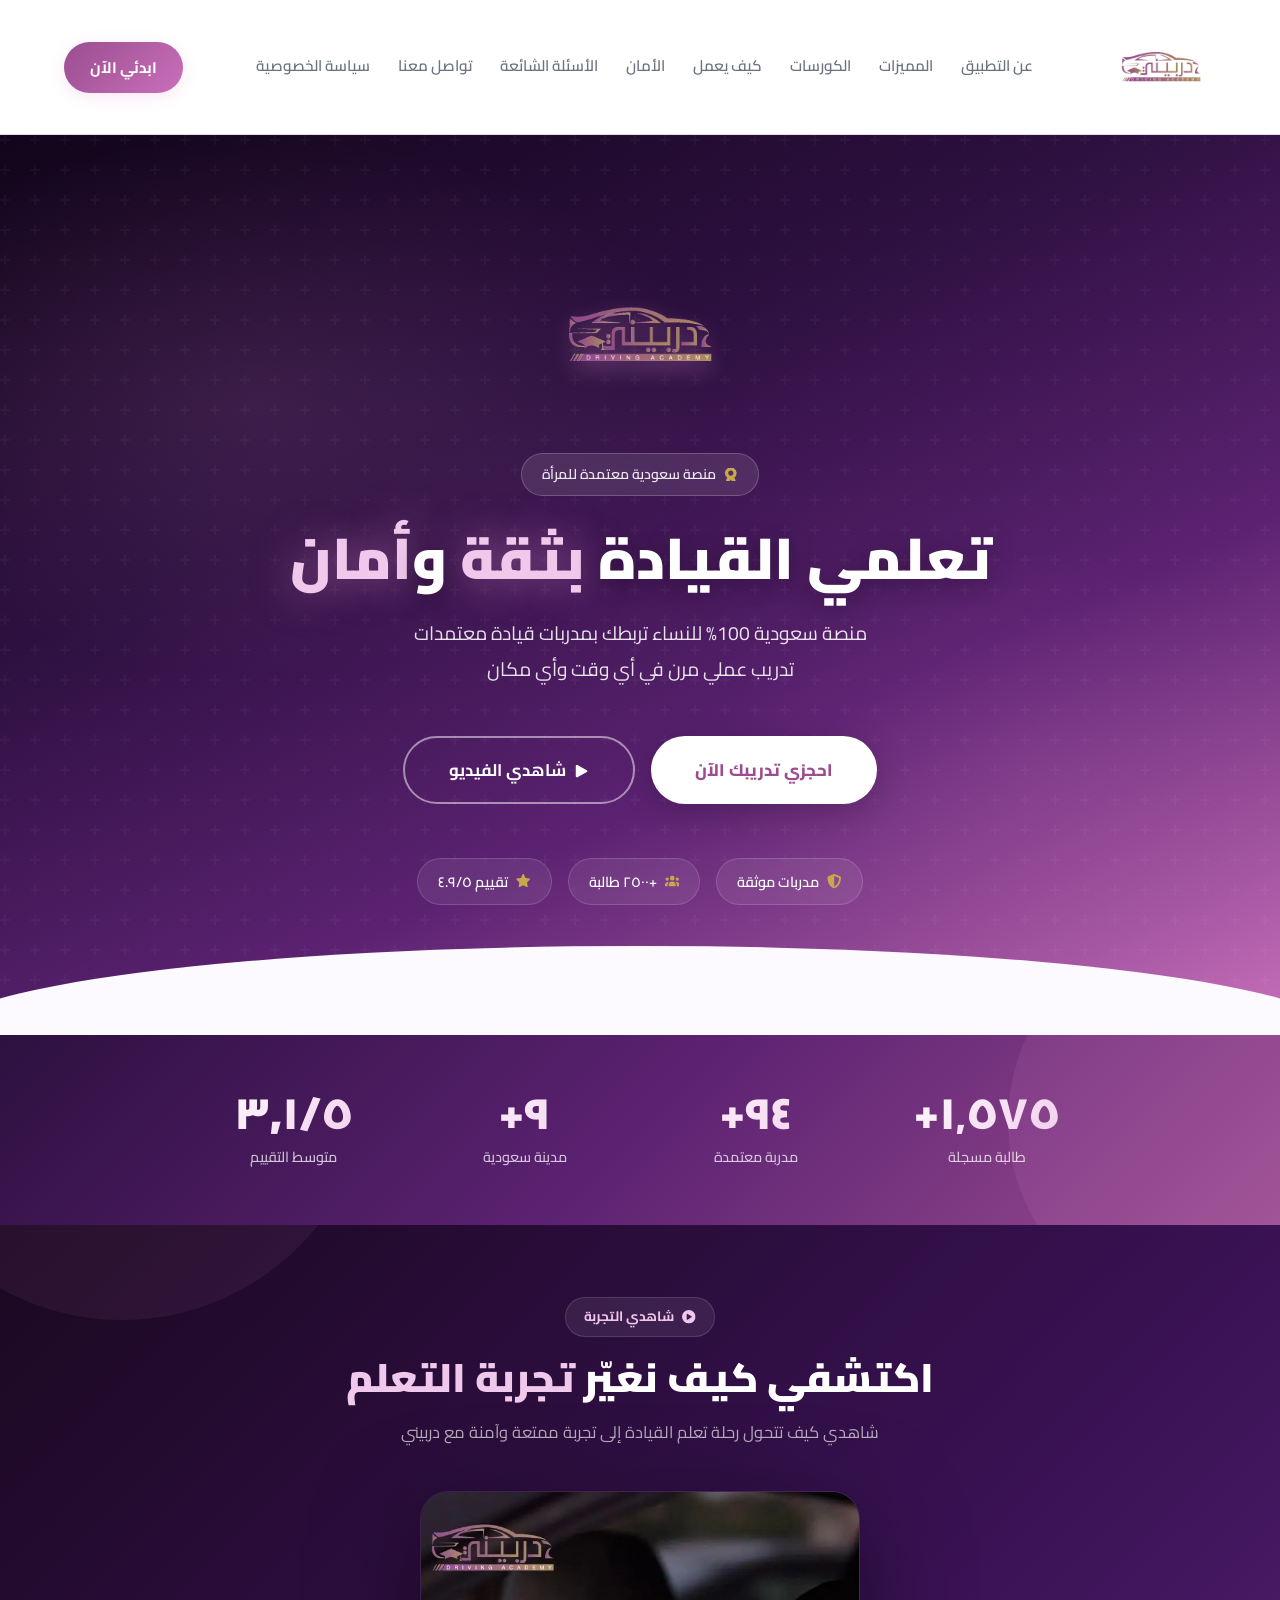
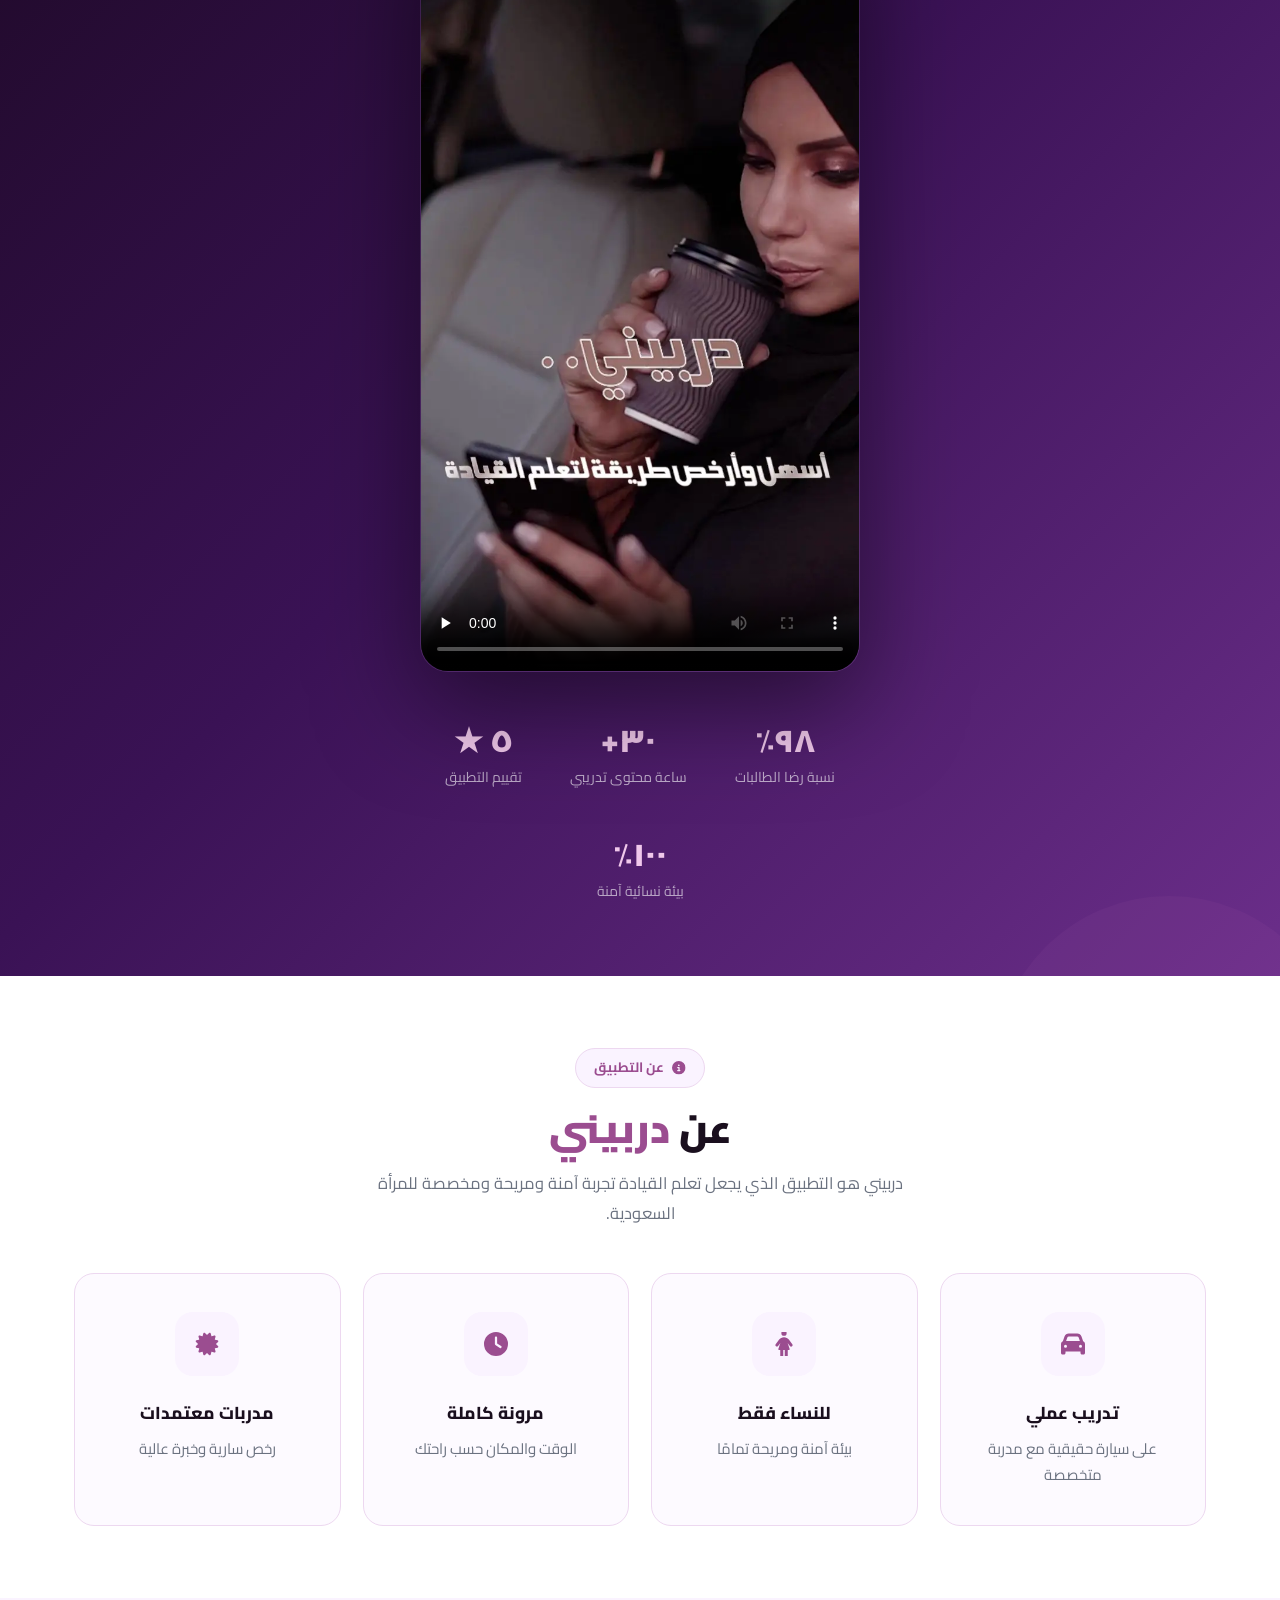
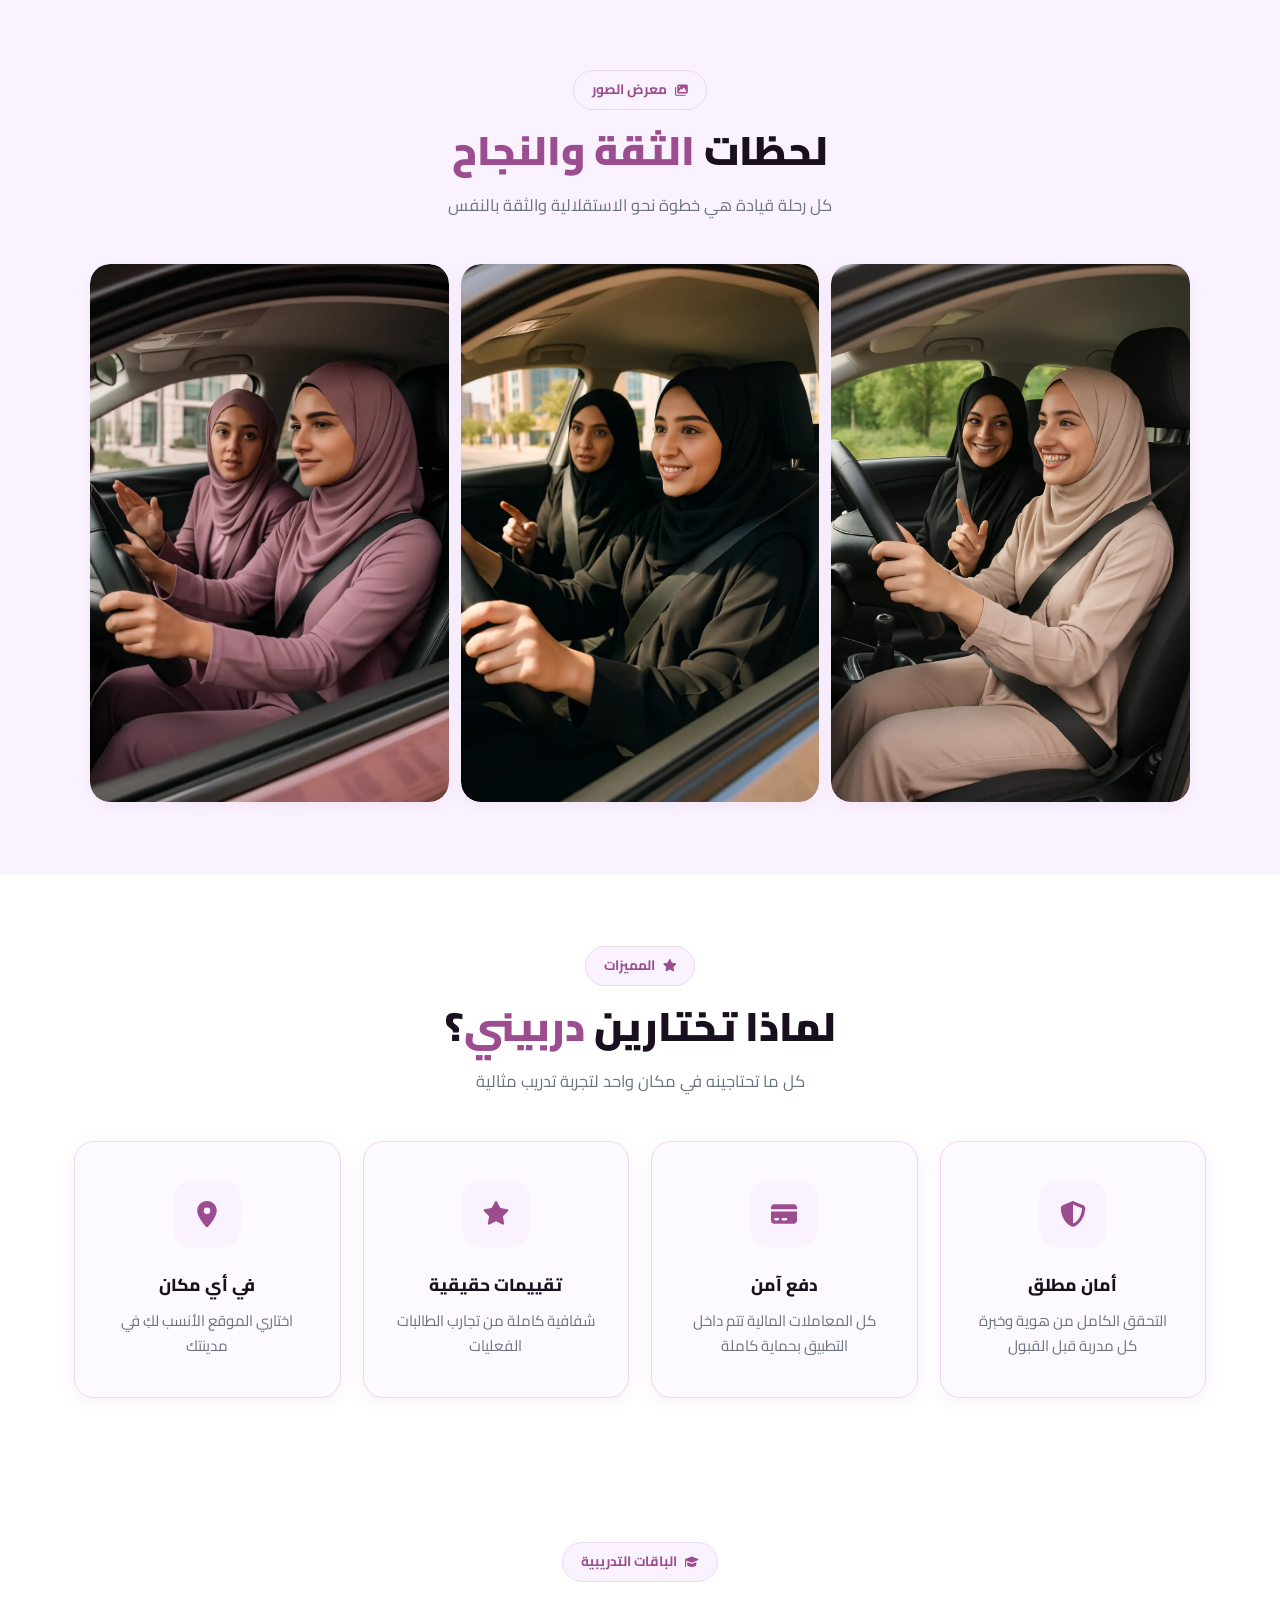
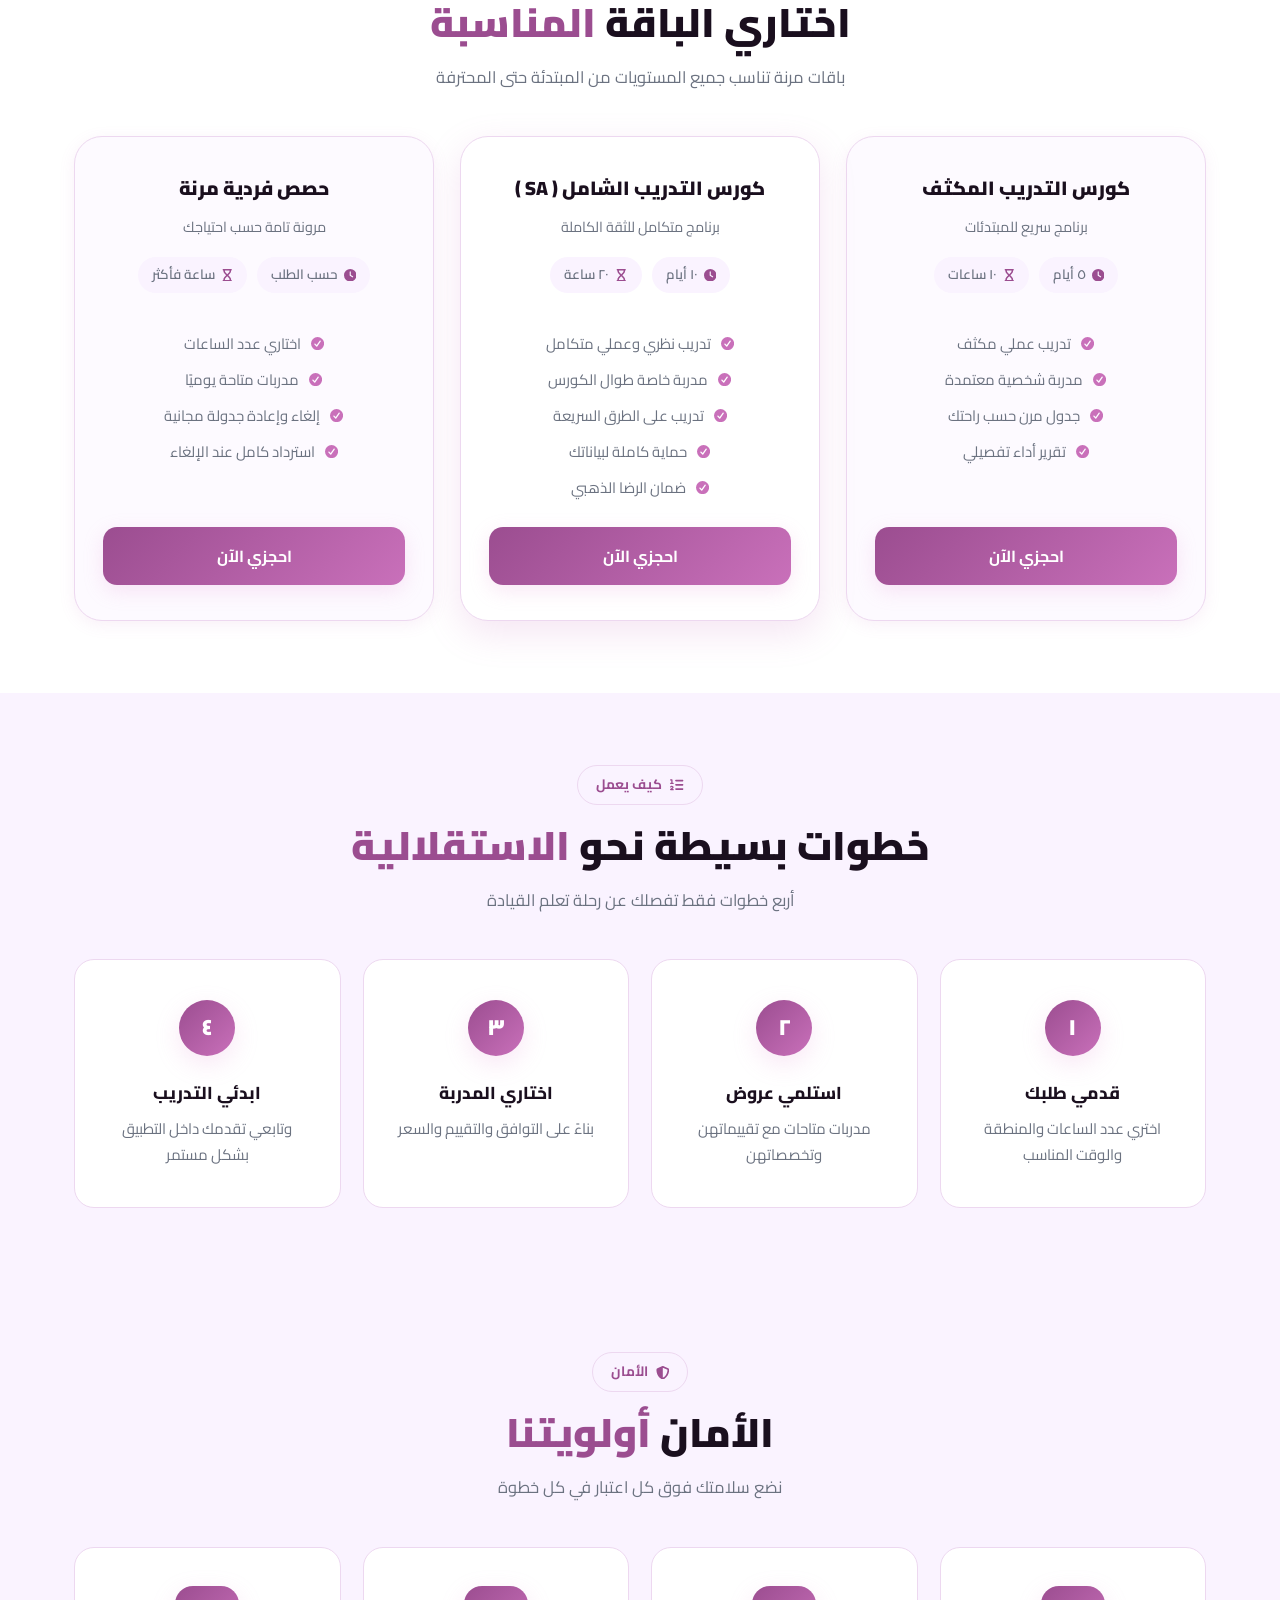
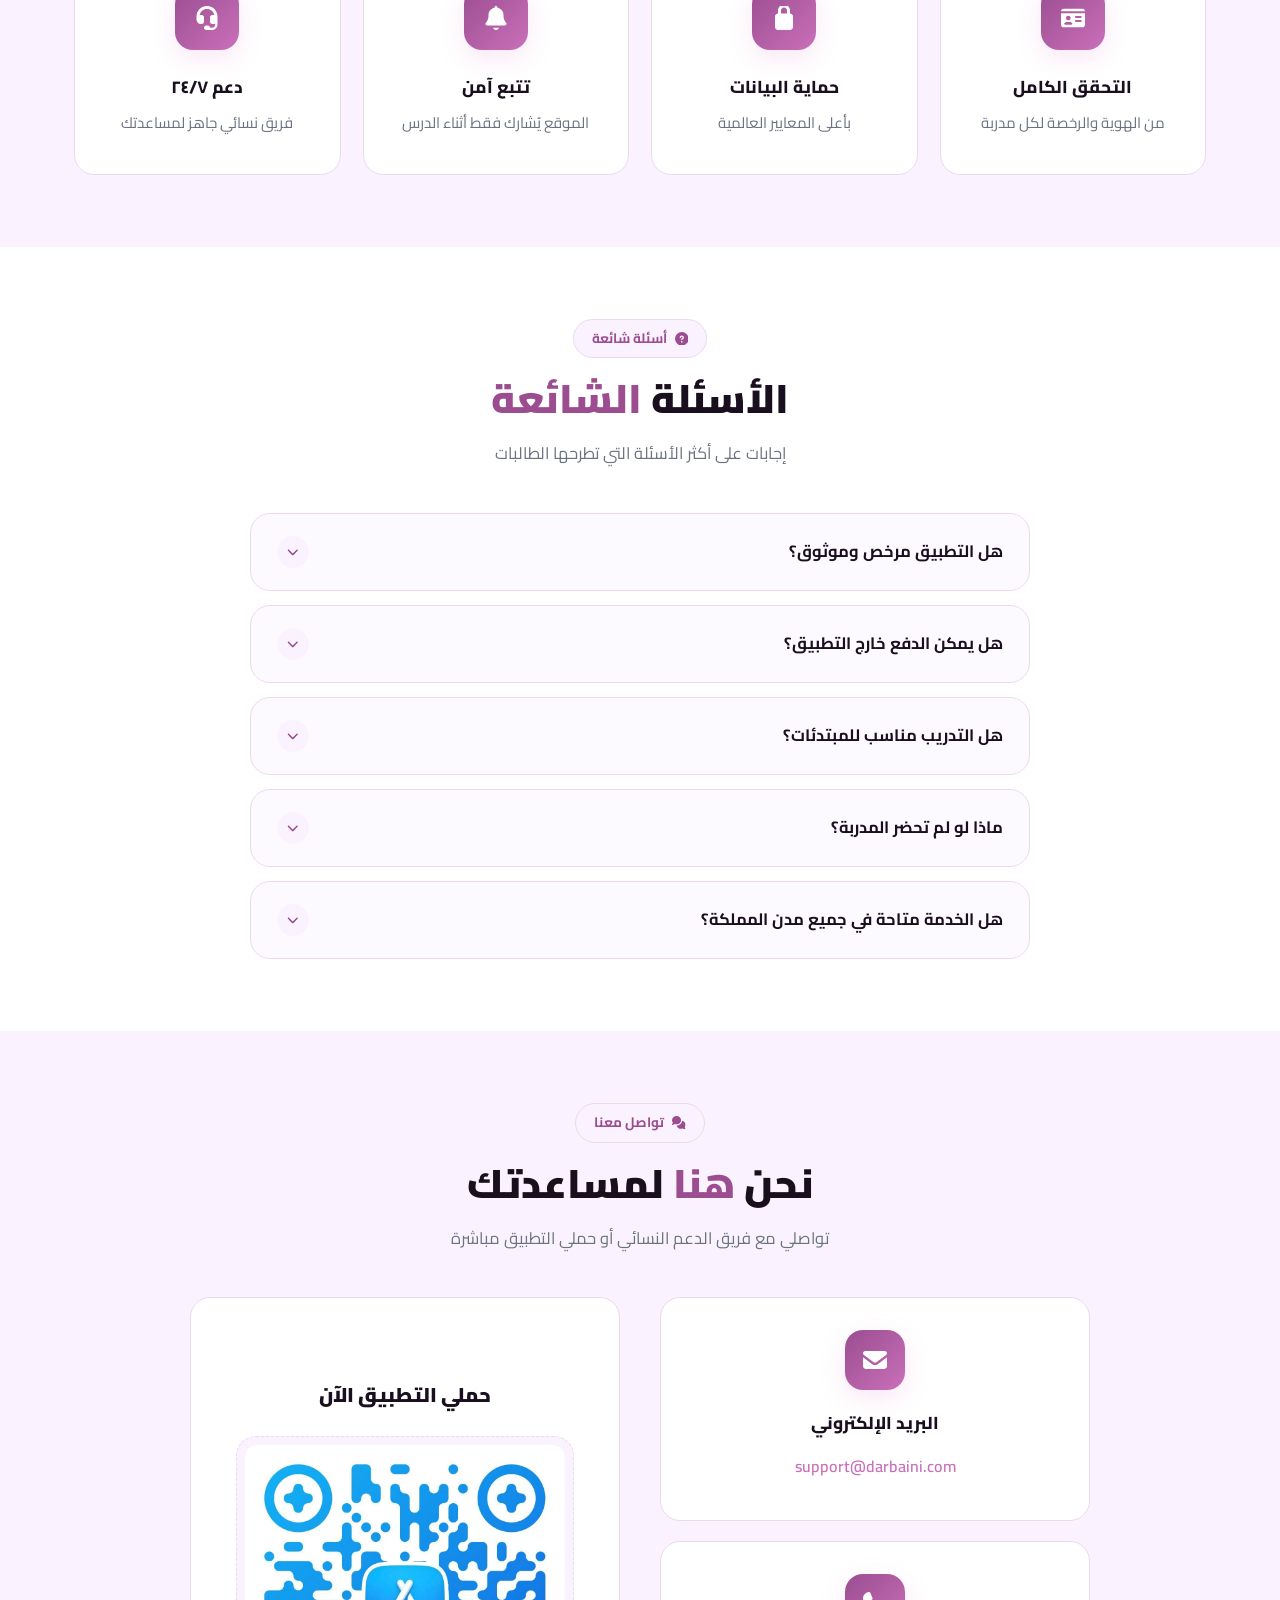
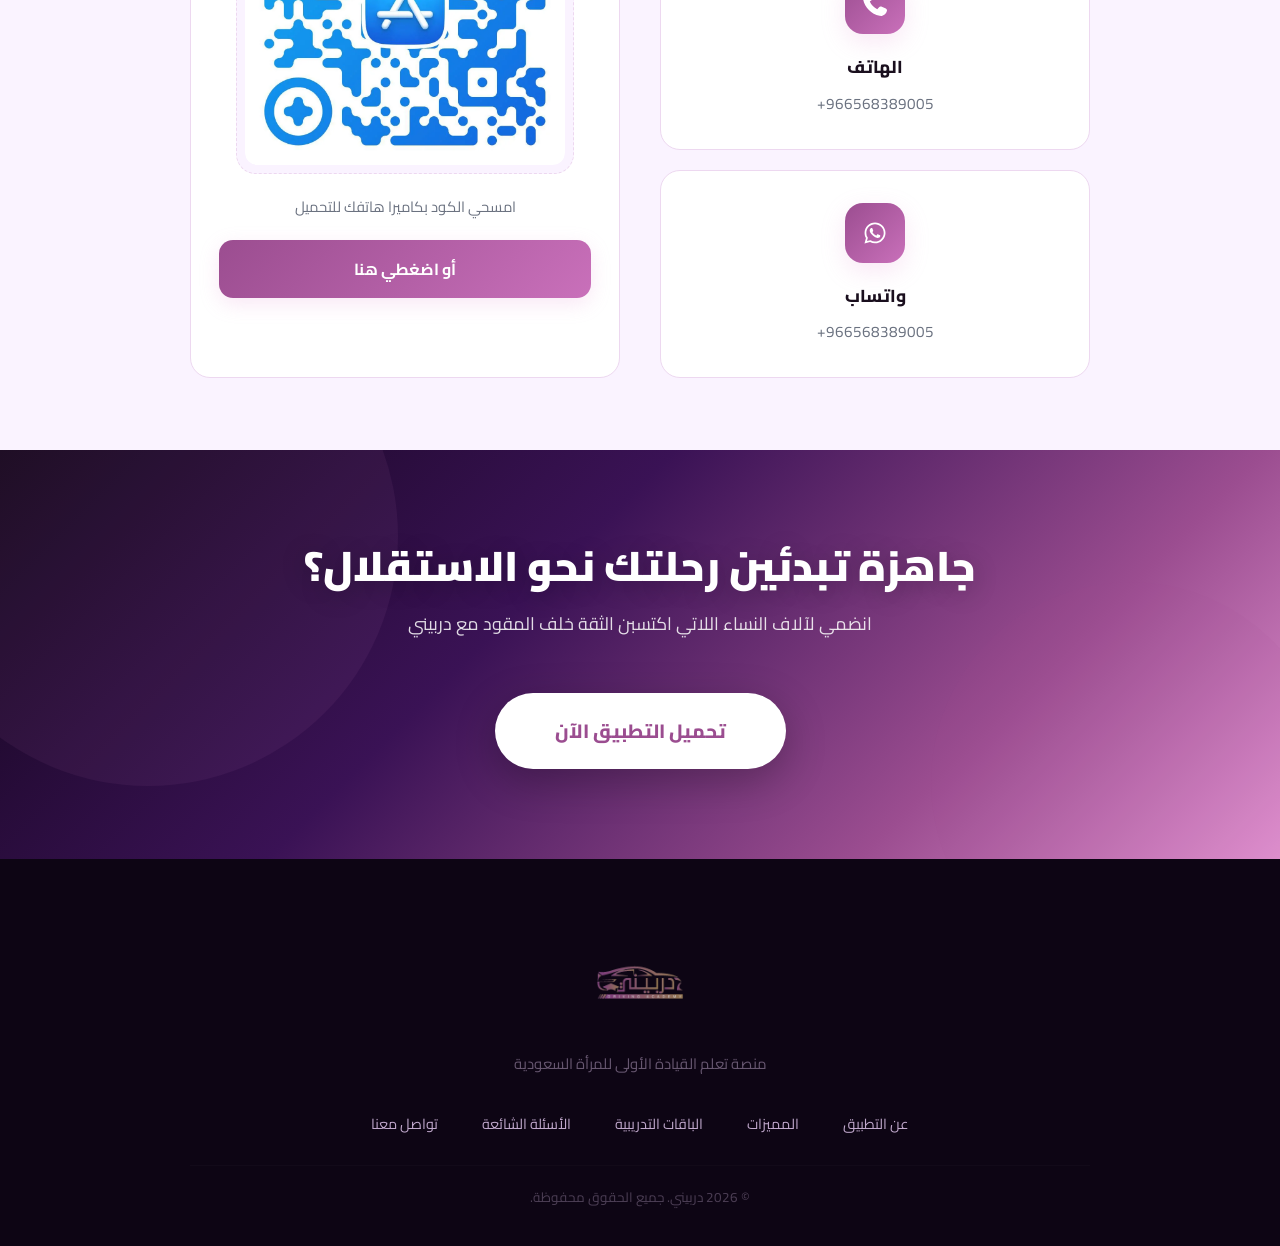
==== commit a7849291: "responsive performance" ====
--- a/index.html
+++ b/index.html
@@ -25,14 +25,13 @@
     <meta name="twitter:description" content="دربيني: منصة سعودية 100% للنساء لتعلم القيادة مع مدربات معتمدات. تدريب عملي مرن في أي وقت وأي مكان." />
     <link rel="preconnect" href="https://fonts.googleapis.com" />
     <link rel="preconnect" href="https://fonts.gstatic.com" crossorigin />
-    <link rel="preload" href="media/Logo.gif" as="image" fetchpriority="high" />
-    <!-- Critical CSS inlined to eliminate render-blocking (saves ~1,570ms) -->
-    <style>/* ── SVG ICONS ──────────────────────── */ .icon { display: inline-block; width: 1em; height: 1em; fill: currentColor; vertical-align: middle; flex-shrink: 0; } :root { --primary: #c970ba; --primary-light: #e293d1; --primary-dark: #9b4d90; --primary-glow: rgba(226, 147, 209, 0.22); --accent: #c9a84c; --text: #1a0f1e; --light-text: #6b7280; --muted-text: #9ca3af; --bg: #fdfaff; --bg-soft: #faf3ff; --bg-card: #ffffff; --border: #edd8f0; --white: #ffffff; --shadow-sm: 0 4px 16px rgba(201, 112, 186, 0.1); --shadow-md: 0 12px 36px rgba(201, 112, 186, 0.18); --shadow-lg: 0 24px 64px rgba(201, 112, 186, 0.24); --radius-sm: 14px; --radius: 20px; --radius-lg: 28px; } *, *::before, *::after { margin: 0; padding: 0; box-sizing: border-box; } html { scroll-behavior: smooth; } body { font-family: "Cairo", sans-serif; background: var(--bg); color: var(--text); direction: rtl; line-height: 1.75; -webkit-font-smoothing: antialiased; -webkit-tap-highlight-color: transparent; } :focus-visible { outline: 3px solid var(--primary); outline-offset: 2px; border-radius: 4px; } .cta-primary:focus-visible, .cta-secondary:focus-visible, .btn-course:focus-visible { outline-offset: 3px; outline-color: var(--accent); } .skip-link { position: fixed; top: -100%; right: 16px; z-index: 10000; background: var(--primary-dark); color: white; padding: 12px 24px; border-radius: 0 0 var(--radius-sm) var(--radius-sm); font-weight: 700; font-size: 1rem; text-decoration: none; transition: top 0.25s ease; } .skip-link:focus { top: 0; } .container { max-width: 1180px; margin: 0 auto; padding: 0 24px; } .navbar { display: flex; align-items: center; justify-content: space-between; padding: 12px 5%; background: rgba(255, 255, 255, 0.97); -webkit-backdrop-filter: blur(20px); backdrop-filter: blur(20px); position: sticky; top: 0; z-index: 1000; border-bottom: 1px solid var(--border); transition: all 0.35s ease; gap: 16px; flex-wrap: wrap; } .navbar.scrolled { padding: 8px 5%; box-shadow: 0 6px 28px rgba(201, 112, 186, 0.14); } .logo { display: flex; align-items: center; gap: 10px; text-decoration: none; z-index: 10; } .logo img { height: 110px; width: auto; object-fit: contain; transition: transform 0.3s ease, height 0.3s ease; } .logo img:hover { transform: scale(1.04); } .desktop-nav { display: flex; gap: 28px; flex-wrap: wrap; justify-content: center; } .desktop-nav a { text-decoration: none; color: var(--light-text); font-weight: 600; font-size: 0.95rem; transition: color 0.25s; position: relative; padding-bottom: 1px; } .desktop-nav a::after { content: ""; position: absolute; bottom: 0; right: 0; width: 0; height: 2px; background: var(--primary); border-radius: 2px; transition: width 0.3s ease; } .desktop-nav a:hover { color: var(--primary); } .desktop-nav a:hover::after { width: 100%; } .cta { background: linear-gradient(135deg, var(--primary-dark), var(--primary)); color: white; border: none; padding: 11px 26px; border-radius: 50px; font-weight: 700; font-size: 0.95rem; font-family: "Cairo", sans-serif; cursor: pointer; transition: all 0.3s ease; box-shadow: 0 4px 16px var(--primary-glow); white-space: nowrap; } .cta:hover { transform: translateY(-2px); box-shadow: 0 8px 28px var(--primary-glow); } .hamburger { display: none; flex-direction: column; justify-content: center; align-items: center; gap: 5px; width: 44px; height: 44px; cursor: pointer; z-index: 20; background: none; border: none; padding: 0; } .hamburger span { display: block; width: 28px; height: 3px; background: var(--light-text); border-radius: 3px; transition: all 0.35s cubic-bezier(0.4, 0, 0.2, 1); position: relative; flex-shrink: 0; } .hamburger.active span:nth-child(1) { transform: rotate(45deg) translate(5px, 5px); } .hamburger.active span:nth-child(2) { opacity: 0; transform: scale(0.2); } .hamburger.active span:nth-child(3) { transform: rotate(-45deg) translate(6px, -6px); } .mobile-menu { position: fixed; top: 0; left: 0; width: 100%; height: 100vh; background: rgba(255, 255, 255, 0.98); -webkit-backdrop-filter: blur(25px); backdrop-filter: blur(25px); display: flex; flex-direction: column; align-items: center; justify-content: flex-start; padding: 90px 20px 40px; gap: 28px; z-index: 999; visibility: hidden; opacity: 0; transform: translateY(-100%); transition: transform 0.5s cubic-bezier(0.32, 0.72, 0, 1), opacity 0.4s ease, visibility 0s 0.5s; border-bottom: 1px solid var(--border); overflow-y: auto; -webkit-overflow-scrolling: touch; overscroll-behavior: contain; } .mobile-menu.active { visibility: visible; opacity: 1; transform: translateY(0); transition: transform 0.5s cubic-bezier(0.32, 0.72, 0, 1), opacity 0.4s ease, visibility 0s 0s; } .mobile-menu nav { flex-direction: column; gap: 28px; align-items: center; display: flex; } .mobile-menu nav a { font-size: 1.35rem; padding: 8px 0; text-decoration: none; color: var(--text); font-weight: 700; } .mobile-menu .cta { padding: 14px 36px; font-size: 1.1rem; margin-top: 16px; } @media (max-width: 992px) { .hamburger { display: flex; } .desktop-nav, .desktop-cta { display: none; } .logo img { height: 85px; } .navbar { padding: 10px 5%; } } @media (max-width: 480px) { .navbar { padding: 5px 3%; } .logo img { height: 75px; } .mobile-menu { gap: 24px; } .mobile-menu nav a { font-size: 1.25rem; } } .hero { background: linear-gradient(155deg, #12051a 0%, #2d1040 35%, #5c2272 65%, #c970ba 100%); color: white; padding: 100px 20px 130px; text-align: center; position: relative; overflow: hidden; } .hero::before { content: ""; position: absolute; inset: 0; background: radial-gradient(ellipse 60% 50% at 20% 30%, rgba(226, 147, 209, 0.12) 0%, transparent 60%), radial-gradient(ellipse 40% 40% at 80% 70%, rgba(201, 112, 186, 0.1) 0%, transparent 60%), url("data:image/svg+xml,%3Csvg width='60' height='60' viewBox='0 0 60 60' xmlns='http://www.w3.org/2000/svg'%3E%3Cg fill='none' fill-rule='evenodd'%3E%3Cg fill='%23ffffff' fill-opacity='0.03'%3E%3Cpath d='M36 34v-4h-2v4h-4v2h4v4h2v-4h4v-2h-4zm0-30V0h-2v4h-4v2h4v4h2V6h4V4h-4zM6 34v-4H4v4H0v2h4v4h2v-4h4v-2H6zM6 4V0H4v4H0v2h4v4h2V6h4V4H6z'/%3E%3C/g%3E%3C/g%3E%3C/svg%3E"); pointer-events: none; } .hero::after { content: ""; position: absolute; bottom: -1px; left: 0; right: 0; height: 90px; background: var(--bg); clip-path: ellipse(55% 100% at 50% 100%); } .hero-content { position: relative; z-index: 1; max-width: 820px; margin: 0 auto; } .hero-logo { margin-bottom: 10px; } .hero-logo img { height: 200px; width: auto; object-fit: contain; filter: drop-shadow(0 8px 10px rgba(226, 147, 209, 0.4)); animation: floatLogo 4s ease-in-out infinite; } @keyframes floatLogo { 0%, 100% { transform: translateY(0); } 50% { transform: translateY(-10px); } } .hero-badge { display: inline-flex; align-items: center; gap: 8px; background: rgba(255, 255, 255, 0.1); border: 1px solid rgba(255, 255, 255, 0.2); color: rgba(255, 255, 255, 0.9); padding: 8px 20px; border-radius: 50px; font-size: 0.88rem; font-weight: 600; margin-bottom: 28px; backdrop-filter: blur(8px); } .hero-badge .icon { color: var(--accent); font-size: 0.85rem; } .hero-content h1 { font-size: 3.6rem; font-weight: 900; line-height: 1.2; margin-bottom: 22px; text-shadow: 0 4px 24px rgba(0, 0, 0, 0.3); } .highlight { color: #f0c8eb; text-shadow: 0 0 40px rgba(226, 147, 209, 0.5); } .highlight-soft { color: #f0c8eb; } .hero-subtitle { font-size: 1.2rem; max-width: 640px; margin: 0 auto 48px; opacity: 0.88; line-height: 1.9; } .hero-buttons { display: flex; gap: 16px; justify-content: center; flex-wrap: wrap; margin-bottom: 54px; } .cta-primary { background: white; color: var(--primary-dark); padding: 16px 44px; border-radius: 50px; font-weight: 800; font-size: 1.05rem; font-family: "Cairo", sans-serif; border: none; cursor: pointer; transition: all 0.35s ease; box-shadow: 0 8px 32px rgba(0, 0, 0, 0.2); } .cta-primary:hover { transform: translateY(-5px); box-shadow: 0 16px 48px rgba(0, 0, 0, 0.3); } .cta-secondary { background: transparent; color: white; border: 2px solid rgba(255, 255, 255, 0.5); padding: 16px 44px; border-radius: 50px; font-weight: 700; font-size: 1.05rem; font-family: "Cairo", sans-serif; cursor: pointer; transition: all 0.35s ease; } .cta-secondary:hover { background: rgba(255, 255, 255, 0.12); border-color: white; } .cta-secondary .icon { margin-left: 8px; font-size: 0.85em; } .trust-badges { display: flex; gap: 16px; justify-content: center; flex-wrap: wrap; } .trust-badges div { display: flex; align-items: center; gap: 8px; background: rgba(255, 255, 255, 0.08); border: 1px solid rgba(255, 255, 255, 0.15); backdrop-filter: blur(8px); padding: 10px 20px; border-radius: 50px; font-size: 0.9rem; font-weight: 600; } .trust-badges div .icon { color: var(--accent); }</style>
-    <link rel="preload" href="style.css" as="style" fetchpriority="low" onload="this.onload=null;this.rel='stylesheet'">
-    <noscript><link rel="stylesheet" href="style.css"></noscript>
-    <!-- Google Fonts: async to avoid blocking render -->
-    <link rel="preload" href="https://fonts.googleapis.com/css2?family=Cairo:wght@400;500;600;700;800;900&display=swap" as="style" onload="this.onload=null;this.rel='stylesheet'">
-    <noscript><link rel="stylesheet" href="https://fonts.googleapis.com/css2?family=Cairo:wght@400;500;600;700;800;900&display=swap"></noscript>
+    <link rel="preconnect" href="https://cdnjs.cloudflare.com" />
+    <link rel="preload" href="style.css" as="style" />
+    <link rel="stylesheet" href="style.css" />
+    <link
+      href="https://fonts.googleapis.com/css2?family=Cairo:wght@400;500;600;700;800;900&display=swap"
+      rel="stylesheet"
+    />
     
     <script type="application/ld+json">
     {
@@ -207,7 +206,7 @@
       <section class="hero">
       <div class="hero-content">
         <div class="hero-logo">
-          <img src="media/Logo.gif" alt="شعار دربيني" width="1080" height="1080" fetchpriority="high" />
+          <img src="media/Logo.gif" alt="شعار دربيني" width="1080" height="1080" />
         </div>
         <div class="hero-badge">
           <svg class="icon fa-award" aria-hidden="true"><use href="#fa-award"/></svg>
--- a/style.css
+++ b/style.css
@@ -968,6 +968,17 @@
   color: var(--primary-dark);
   font-size: 0.78rem;
 }
+.course-price {
+  font-size: 1.7rem;
+  font-weight: 900;
+  color: var(--primary-dark);
+  margin-bottom: 6px;
+}
+.course-price span {
+  font-size: 0.92rem;
+  color: var(--muted-text);
+  font-weight: 500;
+}
 .course-subtitle {
   color: var(--light-text);
   font-size: 0.9rem;
--- a/style.css
+++ b/style.css
@@ -968,6 +968,17 @@
   color: var(--primary-dark);
   font-size: 0.78rem;
 }
+.course-price {
+  font-size: 1.7rem;
+  font-weight: 900;
+  color: var(--primary-dark);
+  margin-bottom: 6px;
+}
+.course-price span {
+  font-size: 0.92rem;
+  color: var(--muted-text);
+  font-weight: 500;
+}
 .course-subtitle {
   color: var(--light-text);
   font-size: 0.9rem;
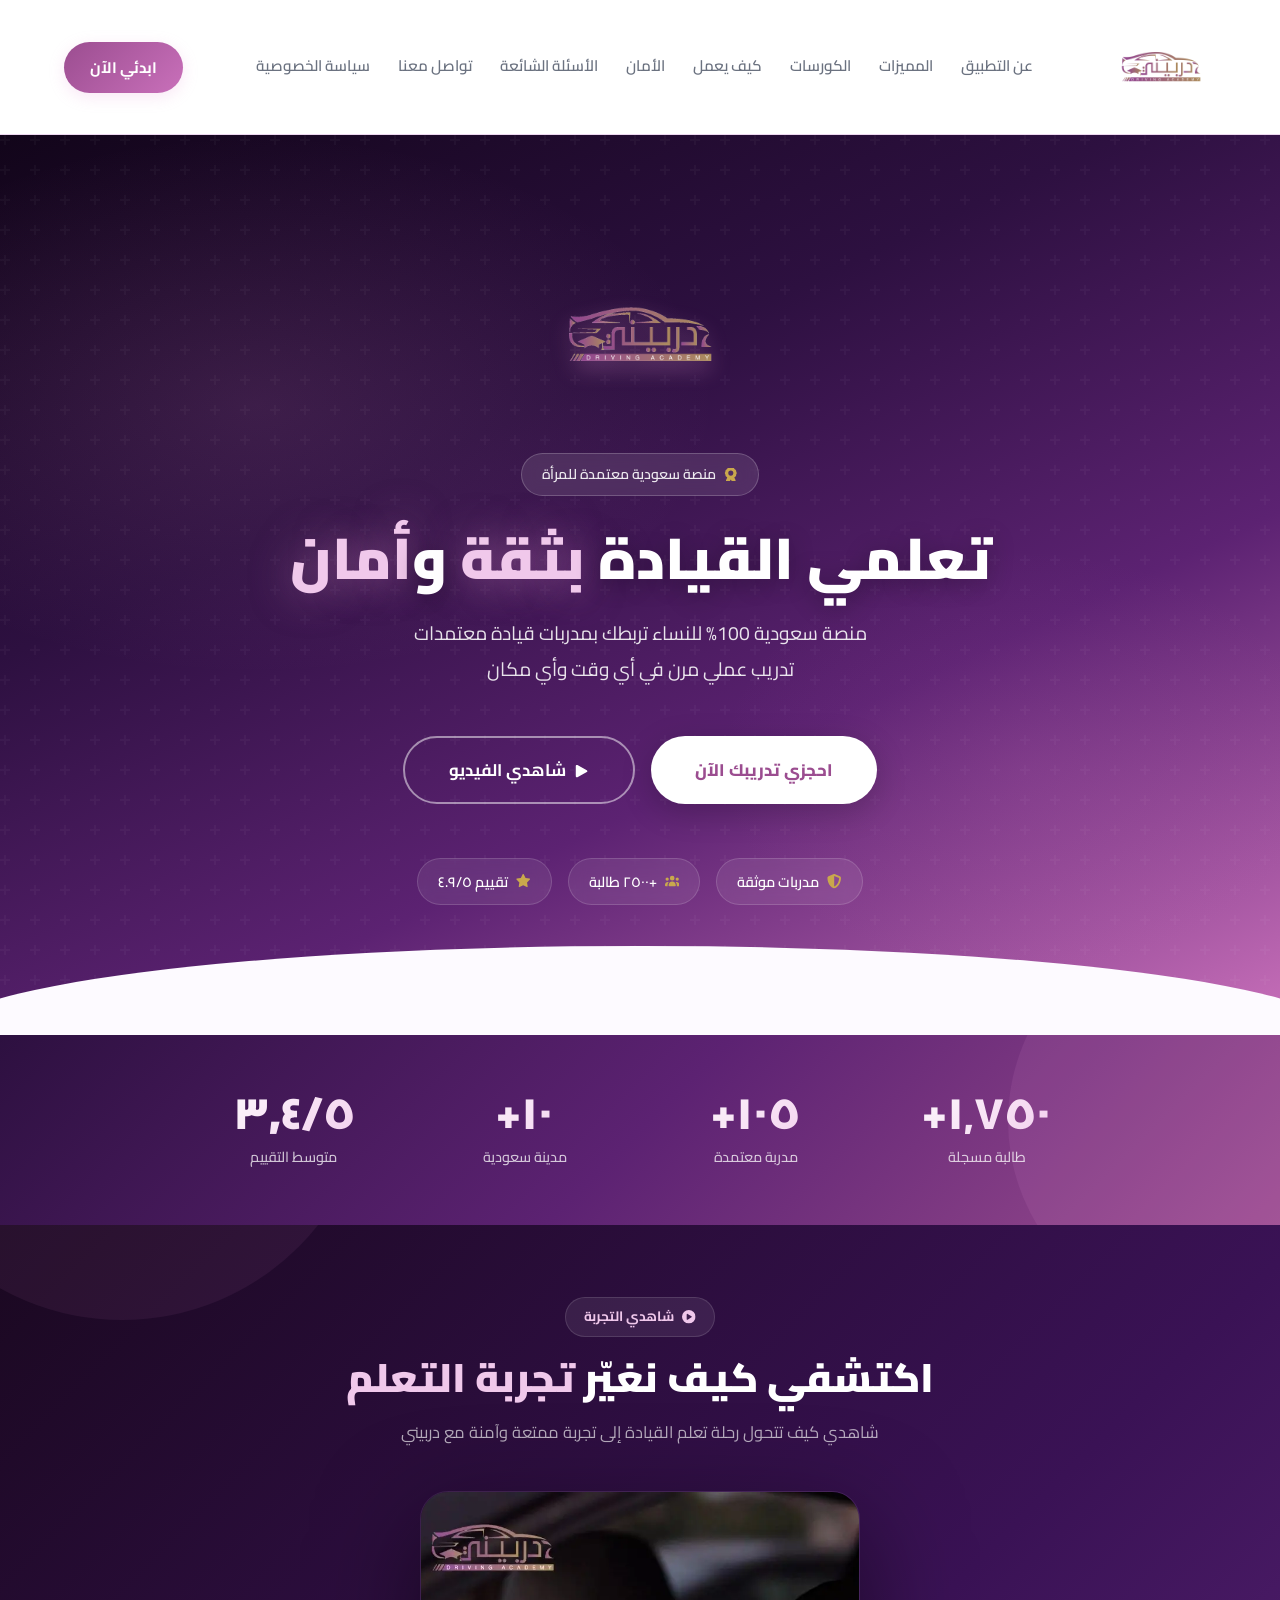
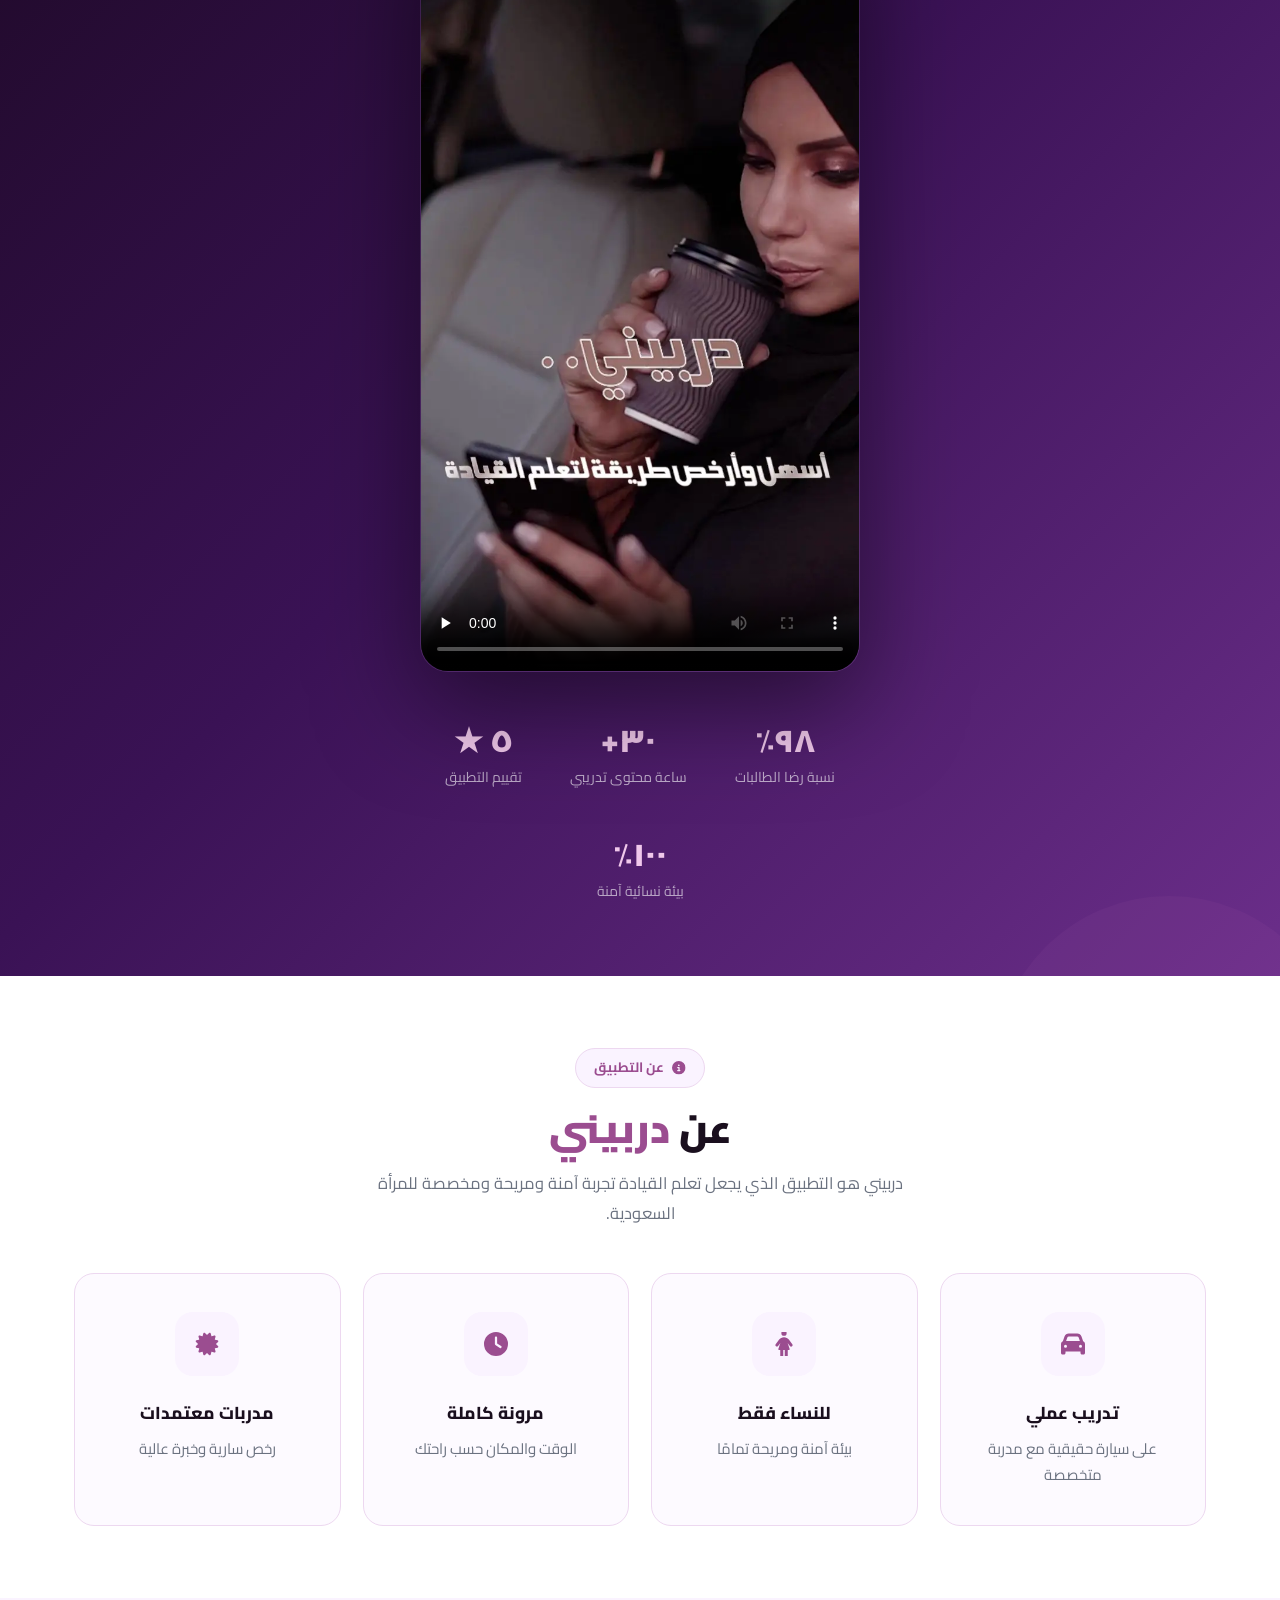
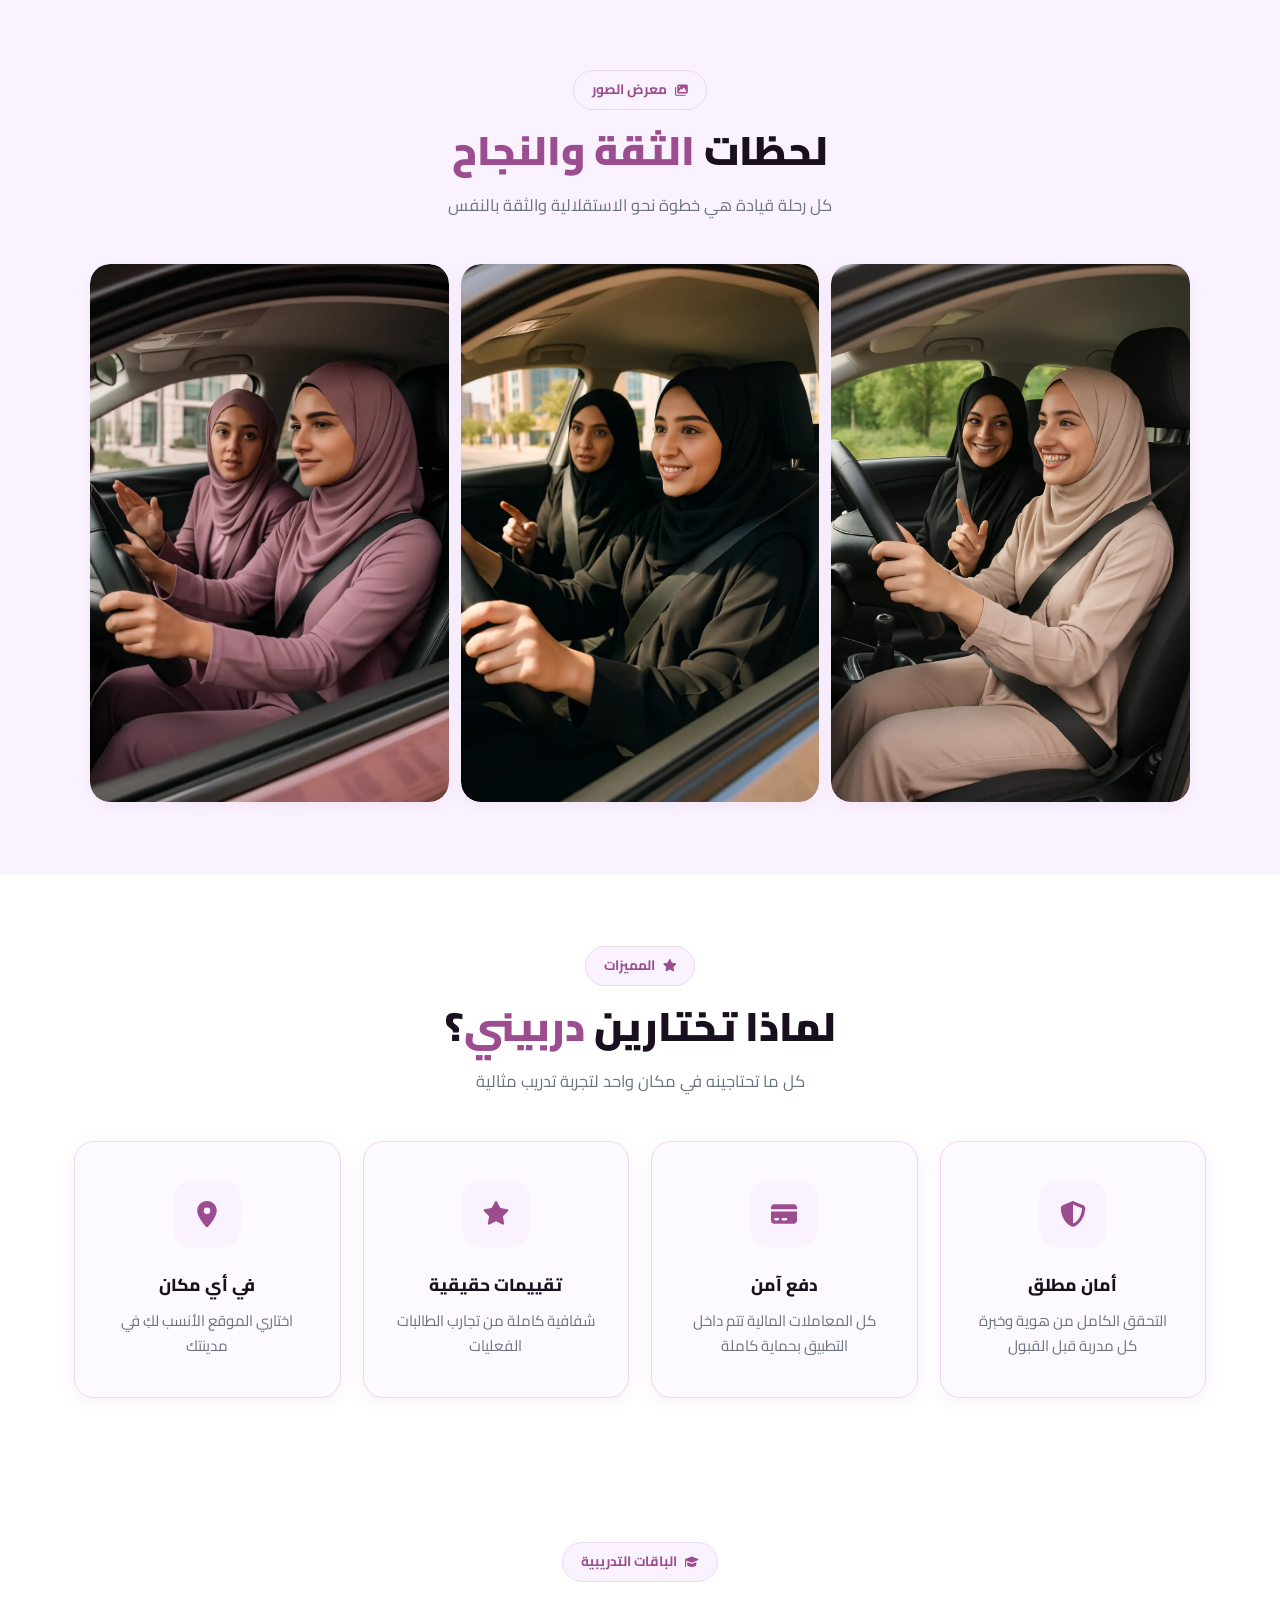
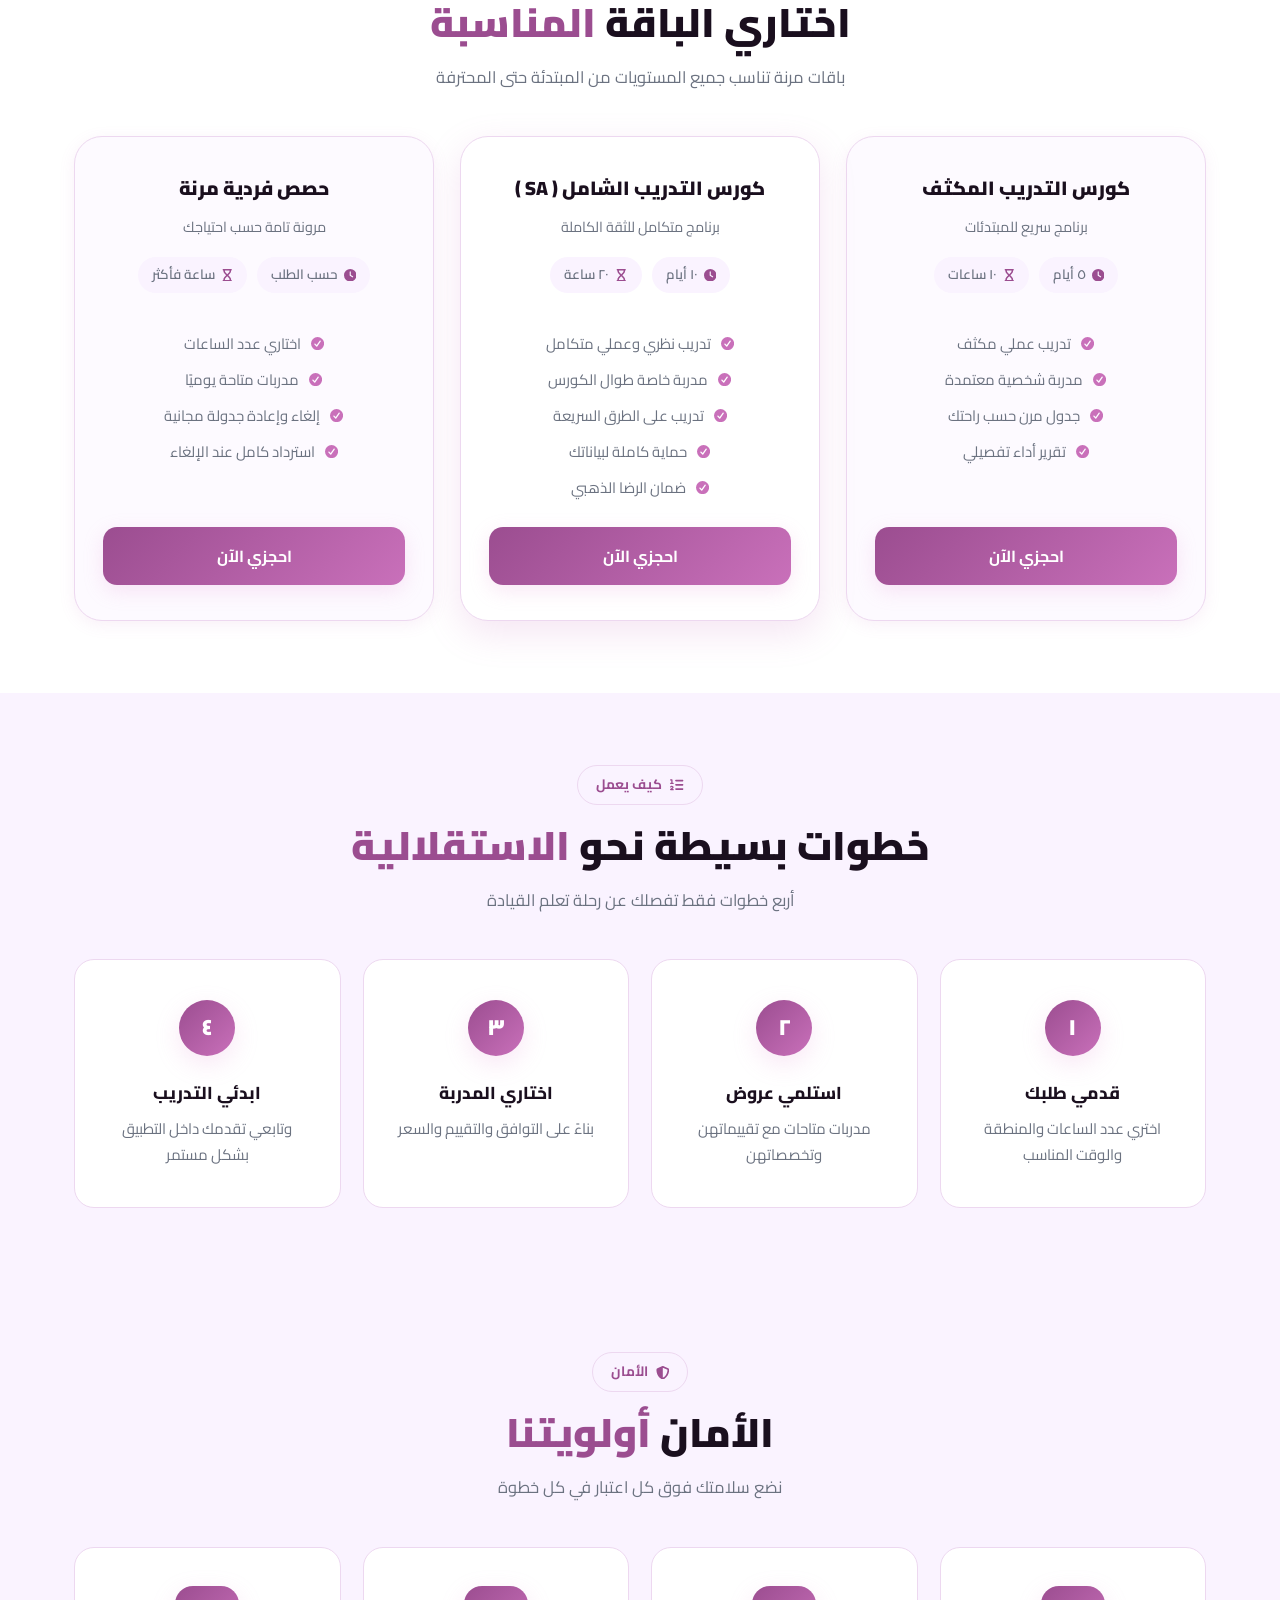
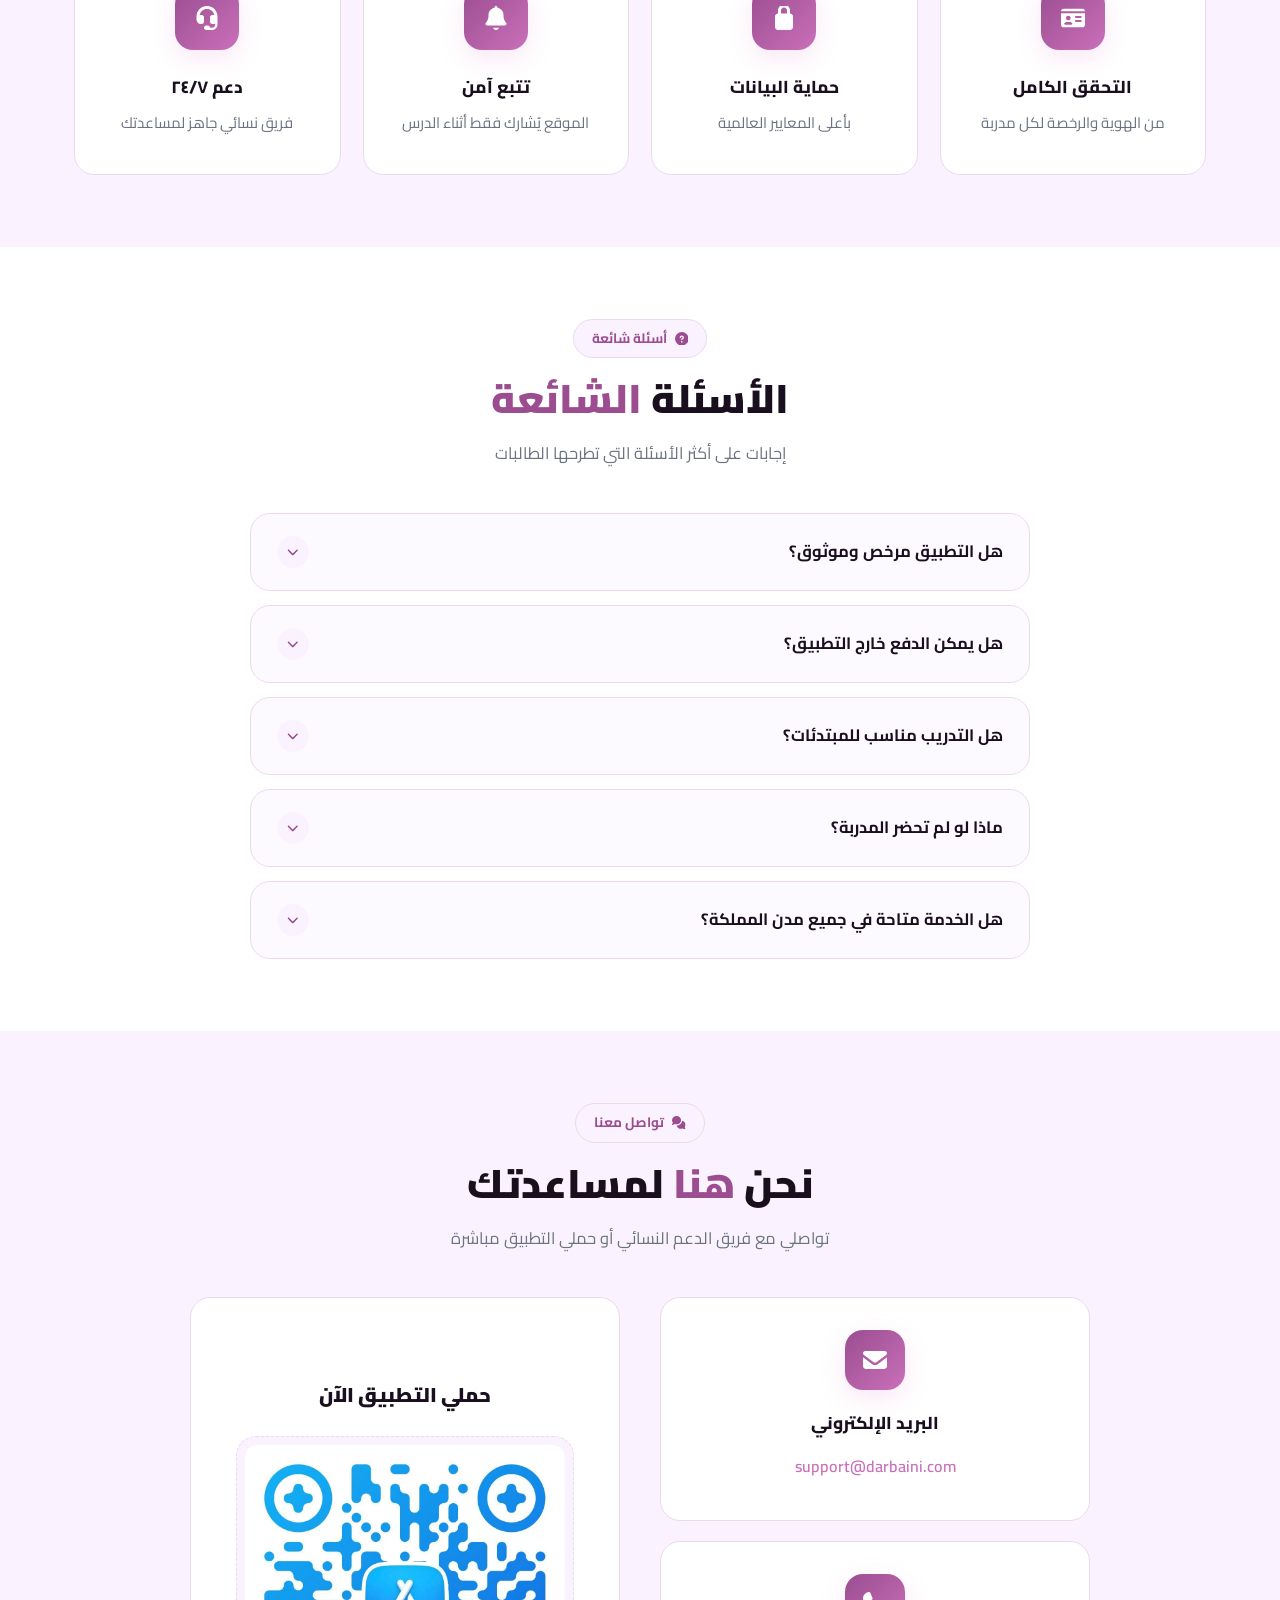
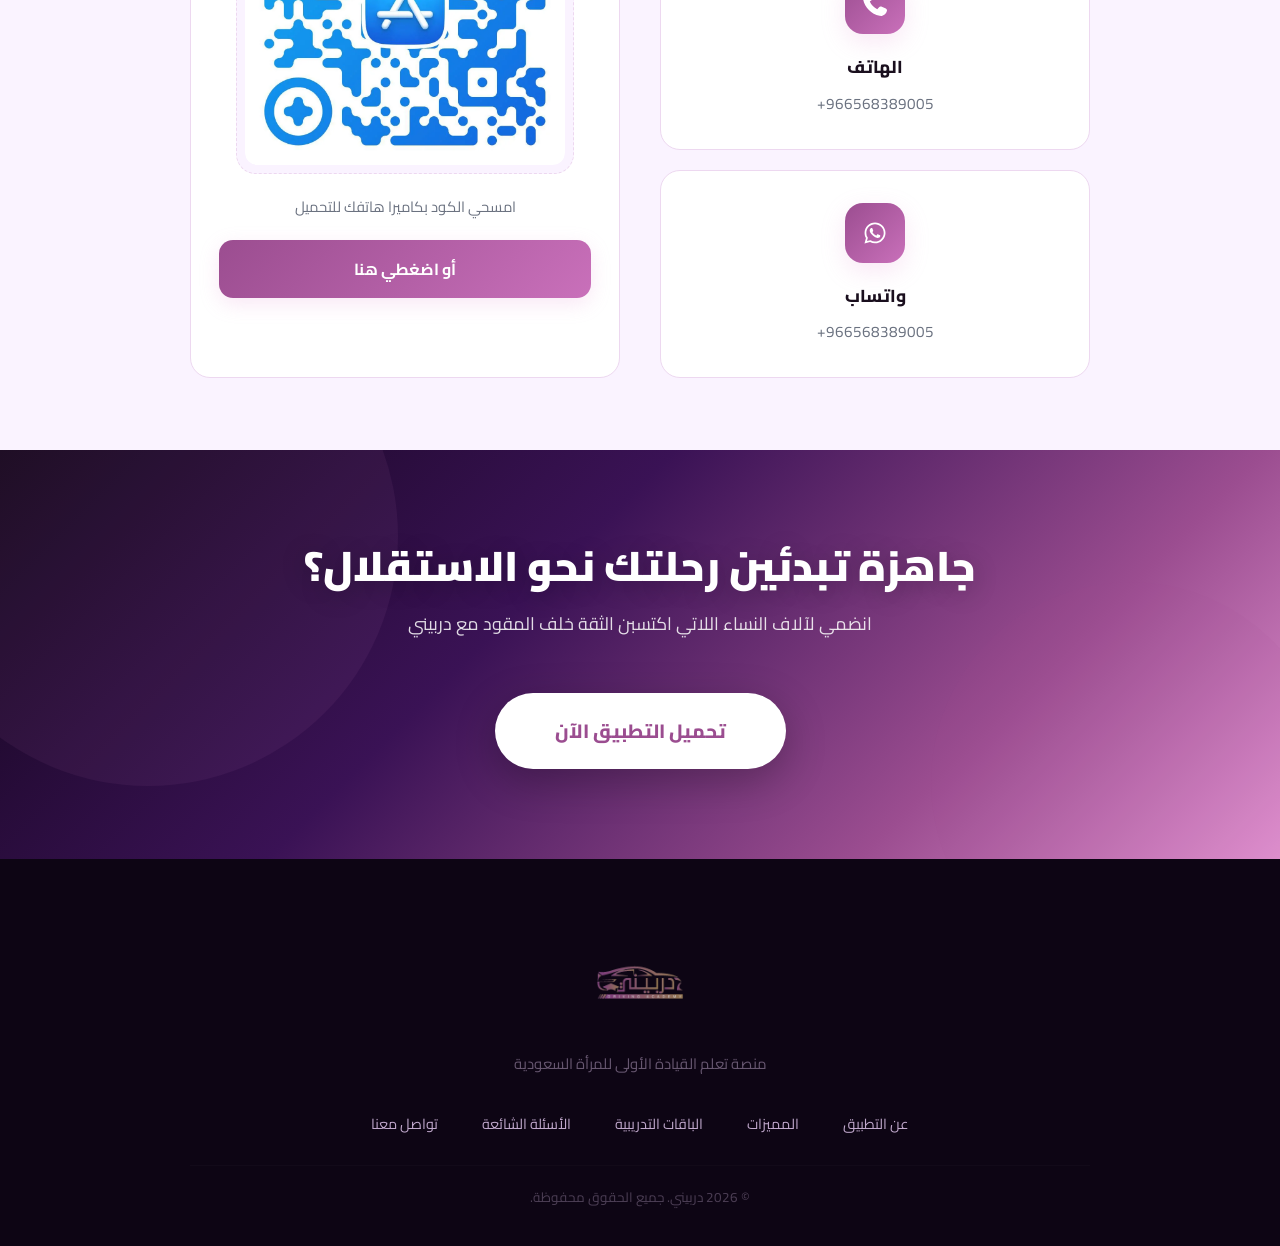
==== commit 66d1da4b: "final enhance" ====
--- a/index.html
+++ b/index.html
@@ -8,7 +8,7 @@
       name="description"
       content="دربيني: منصة سعودية 100% للنساء لتعلم القيادة مع مدربات معتمدات. تدريب عملي مرن في أي وقت وأي مكان."
     />
-    <link rel="icon" href="media/Logo.gif" />
+    <link rel="icon" href="data:image/svg+xml,%3Csvg xmlns='http://www.w3.org/2000/svg' viewBox='0 0 100 100'%3E%3Ctext y='.9em' font-size='90'%3E%F0%9F%9A%97%3C/text%3E%3C/svg%3E" />
     <link rel="canonical" href="https://darbaini.com/" />
     <meta property="og:type" content="website" />
     <meta property="og:title" content="دربيني | تعلمي القيادة بثقة وأمان - منصة سعودية معتمدة" />
@@ -25,13 +25,19 @@
     <meta name="twitter:description" content="دربيني: منصة سعودية 100% للنساء لتعلم القيادة مع مدربات معتمدات. تدريب عملي مرن في أي وقت وأي مكان." />
     <link rel="preconnect" href="https://fonts.googleapis.com" />
     <link rel="preconnect" href="https://fonts.gstatic.com" crossorigin />
-    <link rel="preconnect" href="https://cdnjs.cloudflare.com" />
-    <link rel="preload" href="style.css" as="style" />
-    <link rel="stylesheet" href="style.css" />
+    <style>
+      .icon{display:inline-block;width:1em;height:1em;fill:currentColor;vertical-align:middle;flex-shrink:0}:root{--primary:#c970ba;--primary-light:#e293d1;--primary-dark:#9b4d90;--primary-glow:rgba(226,147,209,0.22);--accent:#c9a84c;--text:#1a0f1e;--light-text:#6b7280;--muted-text:#9ca3af;--bg:#fdfaff;--bg-soft:#faf3ff;--bg-card:#fff;--border:#edd8f0;--white:#fff;--shadow-sm:0 4px 16px rgba(201,112,186,0.1);--shadow-md:0 12px 36px rgba(201,112,186,0.18);--shadow-lg:0 24px 64px rgba(201,112,186,0.24);--radius-sm:14px;--radius:20px;--radius-lg:28px}*,:after,:before{margin:0;padding:0;box-sizing:border-box}html{scroll-behavior:smooth}body{font-family:"Cairo",sans-serif;background:var(--bg);color:var(--text);direction:rtl;line-height:1.75;-webkit-font-smoothing:antialiased;-webkit-tap-highlight-color:transparent}:focus-visible{outline:3px solid var(--primary);outline-offset:2px;border-radius:4px}.cta-primary:focus-visible,.cta-secondary:focus-visible,.btn-course:focus-visible{outline-offset:3px;outline-color:var(--accent)}.skip-link{position:fixed;top:-100%;right:16px;z-index:10000;background:var(--primary-dark);color:#fff;padding:12px 24px;border-radius:0 0 var(--radius-sm) var(--radius-sm);font-weight:700;font-size:1rem;text-decoration:none;transition:top .25s ease}.skip-link:focus{top:0}.container{max-width:1180px;margin:0 auto;padding:0 24px}.navbar{display:flex;align-items:center;justify-content:space-between;padding:12px 5%;background:rgba(255,255,255,0.97);-webkit-backdrop-filter:blur(20px);backdrop-filter:blur(20px);position:sticky;top:0;z-index:1000;border-bottom:1px solid var(--border);transition:all .35s ease;gap:16px;flex-wrap:wrap}.navbar.scrolled{padding:8px 5%;box-shadow:0 6px 28px rgba(201,112,186,0.14)}.logo{display:flex;align-items:center;gap:10px;text-decoration:none;z-index:10}.logo img{height:110px;width:auto;object-fit:contain;transition:transform .3s ease,height .3s ease}.logo img:hover{transform:scale(1.04)}.desktop-nav{display:flex;gap:28px;flex-wrap:wrap;justify-content:center}.desktop-nav a{text-decoration:none;color:var(--light-text);font-weight:600;font-size:.95rem;transition:color .25s;position:relative;padding-bottom:1px}.desktop-nav a:after{content:"";position:absolute;bottom:0;right:0;width:0;height:2px;background:var(--primary);border-radius:2px;transition:width .3s ease}.desktop-nav a:hover{color:var(--primary)}.desktop-nav a:hover:after{width:100%}.cta{background:linear-gradient(135deg,var(--primary-dark),var(--primary));color:#fff;border:none;padding:11px 26px;border-radius:50px;font-weight:700;font-size:.95rem;font-family:"Cairo",sans-serif;cursor:pointer;transition:all .3s ease;box-shadow:0 4px 16px var(--primary-glow);white-space:nowrap}.cta:hover{transform:translateY(-2px);box-shadow:0 8px 28px var(--primary-glow)}.hamburger{display:none;flex-direction:column;justify-content:center;align-items:center;gap:5px;width:44px;height:44px;cursor:pointer;z-index:20;background:none;border:none;padding:0}.hamburger span{display:block;width:28px;height:3px;background:var(--light-text);border-radius:3px;transition:all .35s cubic-bezier(.4,0,.2,1);position:relative;flex-shrink:0}.hamburger.active span:first-child{transform:rotate(45deg) translate(5px,5px)}.hamburger.active span:nth-child(2){opacity:0;transform:scale(.2)}.hamburger.active span:nth-child(3){transform:rotate(-45deg) translate(6px,-6px)}.mobile-menu{position:fixed;top:0;left:0;width:100%;height:100vh;background:rgba(255,255,255,0.98);-webkit-backdrop-filter:blur(25px);backdrop-filter:blur(25px);display:flex;flex-direction:column;align-items:center;justify-content:flex-start;padding:90px 20px 40px;gap:28px;z-index:999;visibility:hidden;opacity:0;transform:translateY(-100%);transition:transform .5s cubic-bezier(.32,.72,0,1),opacity .4s ease,visibility 0s .5s;border-bottom:1px solid var(--border);overflow-y:auto;-webkit-overflow-scrolling:touch;overscroll-behavior:contain}.mobile-menu.active{visibility:visible;opacity:1;transform:translateY(0);transition:transform .5s cubic-bezier(.32,.72,0,1),opacity .4s ease,visibility 0s 0s}.mobile-menu nav{flex-direction:column;gap:28px;align-items:center;display:flex}.mobile-menu nav a{font-size:1.35rem;padding:8px 0;text-decoration:none;color:var(--text);font-weight:700}.mobile-menu .cta{padding:14px 36px;font-size:1.1rem;margin-top:16px}@media(max-width:992px){.hamburger{display:flex}.desktop-nav,.desktop-cta{display:none}.logo img{height:85px}.navbar{padding:10px 5%}}@media(max-width:480px){.navbar{padding:5px 3%}.logo img{height:75px}.mobile-menu{gap:24px}.mobile-menu nav a{font-size:1.25rem}}.hero{background:linear-gradient(155deg,#12051a 0%,#2d1040 35%,#5c2272 65%,#c970ba 100%);color:#fff;padding:100px 20px 130px;text-align:center;position:relative;overflow:hidden}.hero:before{content:"";position:absolute;inset:0;background:radial-gradient(ellipse 60% 50% at 20% 30%,rgba(226,147,209,0.12) 0%,transparent 60%),radial-gradient(ellipse 40% 40% at 80% 70%,rgba(201,112,186,0.1) 0%,transparent 60%),url("data:image/svg+xml,%3Csvg width='60' height='60' viewBox='0 0 60 60' xmlns='http://www.w3.org/2000/svg'%3E%3Cg fill='none' fill-rule='evenodd'%3E%3Cg fill='%23ffffff' fill-opacity='0.03'%3E%3Cpath d='M36 34v-4h-2v4h-4v2h4v4h2v-4h4v-2h-4zm0-30V0h-2v4h-4v2h4v4h2V6h4V4h-4zM6 34v-4H4v4H0v2h4v4h2v-4h4v-2H6zM6 4V0H4v4H0v2h4v4h2V6h4V4H6z'/%3E%3C/g%3E%3C/g%3E%3C/svg%3E");pointer-events:none}.hero:after{content:"";position:absolute;bottom:-1px;left:0;right:0;height:90px;background:var(--bg);clip-path:ellipse(55% 100% at 50% 100%)}.hero-content{position:relative;z-index:1;max-width:820px;margin:0 auto}.hero-logo{margin-bottom:10px}.hero-logo img{height:200px;width:auto;object-fit:contain;filter:drop-shadow(0 8px 10px rgba(226,147,209,0.4));animation:floatLogo 4s ease-in-out infinite}@keyframes floatLogo{0%,to{transform:translateY(0)}50%{transform:translateY(-10px)}}.hero-badge{display:inline-flex;align-items:center;gap:8px;background:rgba(255,255,255,0.1);border:1px solid rgba(255,255,255,0.2);color:rgba(255,255,255,0.9);padding:8px 20px;border-radius:50px;font-size:.88rem;font-weight:600;margin-bottom:28px;backdrop-filter:blur(8px)}.hero-badge .icon{color:var(--accent);font-size:.85rem}.hero-content h1{font-size:3.6rem;font-weight:900;line-height:1.2;margin-bottom:22px;text-shadow:0 4px 24px rgba(0,0,0,0.3)}.highlight{color:#f0c8eb;text-shadow:0 0 40px rgba(226,147,209,0.5)}.highlight-soft{color:#f0c8eb}.hero-subtitle{font-size:1.2rem;max-width:640px;margin:0 auto 48px;opacity:.88;line-height:1.9}.hero-buttons{display:flex;gap:16px;justify-content:center;flex-wrap:wrap;margin-bottom:54px}.cta-primary{background:#fff;color:var(--primary-dark);padding:16px 44px;border-radius:50px;font-weight:800;font-size:1.05rem;font-family:"Cairo",sans-serif;border:none;cursor:pointer;transition:all .35s ease;box-shadow:0 8px 32px rgba(0,0,0,0.2)}.cta-primary:hover{transform:translateY(-5px);box-shadow:0 16px 48px rgba(0,0,0,0.3)}.cta-secondary{background:transparent;color:#fff;border:2px solid rgba(255,255,255,0.5);padding:16px 44px;border-radius:50px;font-weight:700;font-size:1.05rem;font-family:"Cairo",sans-serif;cursor:pointer;transition:all .35s ease}.cta-secondary:hover{background:rgba(255,255,255,0.12);border-color:#fff}.cta-secondary .icon{margin-left:8px;font-size:.85em}.trust-badges{display:flex;gap:16px;justify-content:center;flex-wrap:wrap}.trust-badges div{display:flex;align-items:center;gap:8px;background:rgba(255,255,255,0.08);border:1px solid rgba(255,255,255,0.15);backdrop-filter:blur(8px);padding:10px 20px;border-radius:50px;font-size:.9rem;font-weight:600}.trust-badges div .icon{color:var(--accent)}
+    </style>
+    <link rel="preload" href="style.css" as="style" fetchpriority="low" onload="this.onload=null;this.rel='stylesheet'">
+    <noscript><link rel="stylesheet" href="style.css"></noscript>
     <link
       href="https://fonts.googleapis.com/css2?family=Cairo:wght@400;500;600;700;800;900&display=swap"
-      rel="stylesheet"
+      rel="stylesheet" media="print" onload="this.onload=null;this.media='all'"
     />
+    <noscript>
+      <link href="https://fonts.googleapis.com/css2?family=Cairo:wght@400;500;600;700;800;900&display=swap" rel="stylesheet" />
+    </noscript>
+    <link rel="preload" as="image" href="media/Logo.gif" fetchpriority="high" />
     
     <script type="application/ld+json">
     {
@@ -206,7 +212,7 @@
       <section class="hero">
       <div class="hero-content">
         <div class="hero-logo">
-          <img src="media/Logo.gif" alt="شعار دربيني" width="1080" height="1080" />
+          <img src="media/Logo.gif" alt="شعار دربيني" width="1080" height="1080" fetchpriority="high" />
         </div>
         <div class="hero-badge">
           <svg class="icon fa-award" aria-hidden="true"><use href="#fa-award"/></svg>
@@ -775,6 +781,6 @@
       </div>
     </footer>
 
-    <script src="script.js"></script>
+    <script src="script.js" defer></script>
   </body>
 </html>
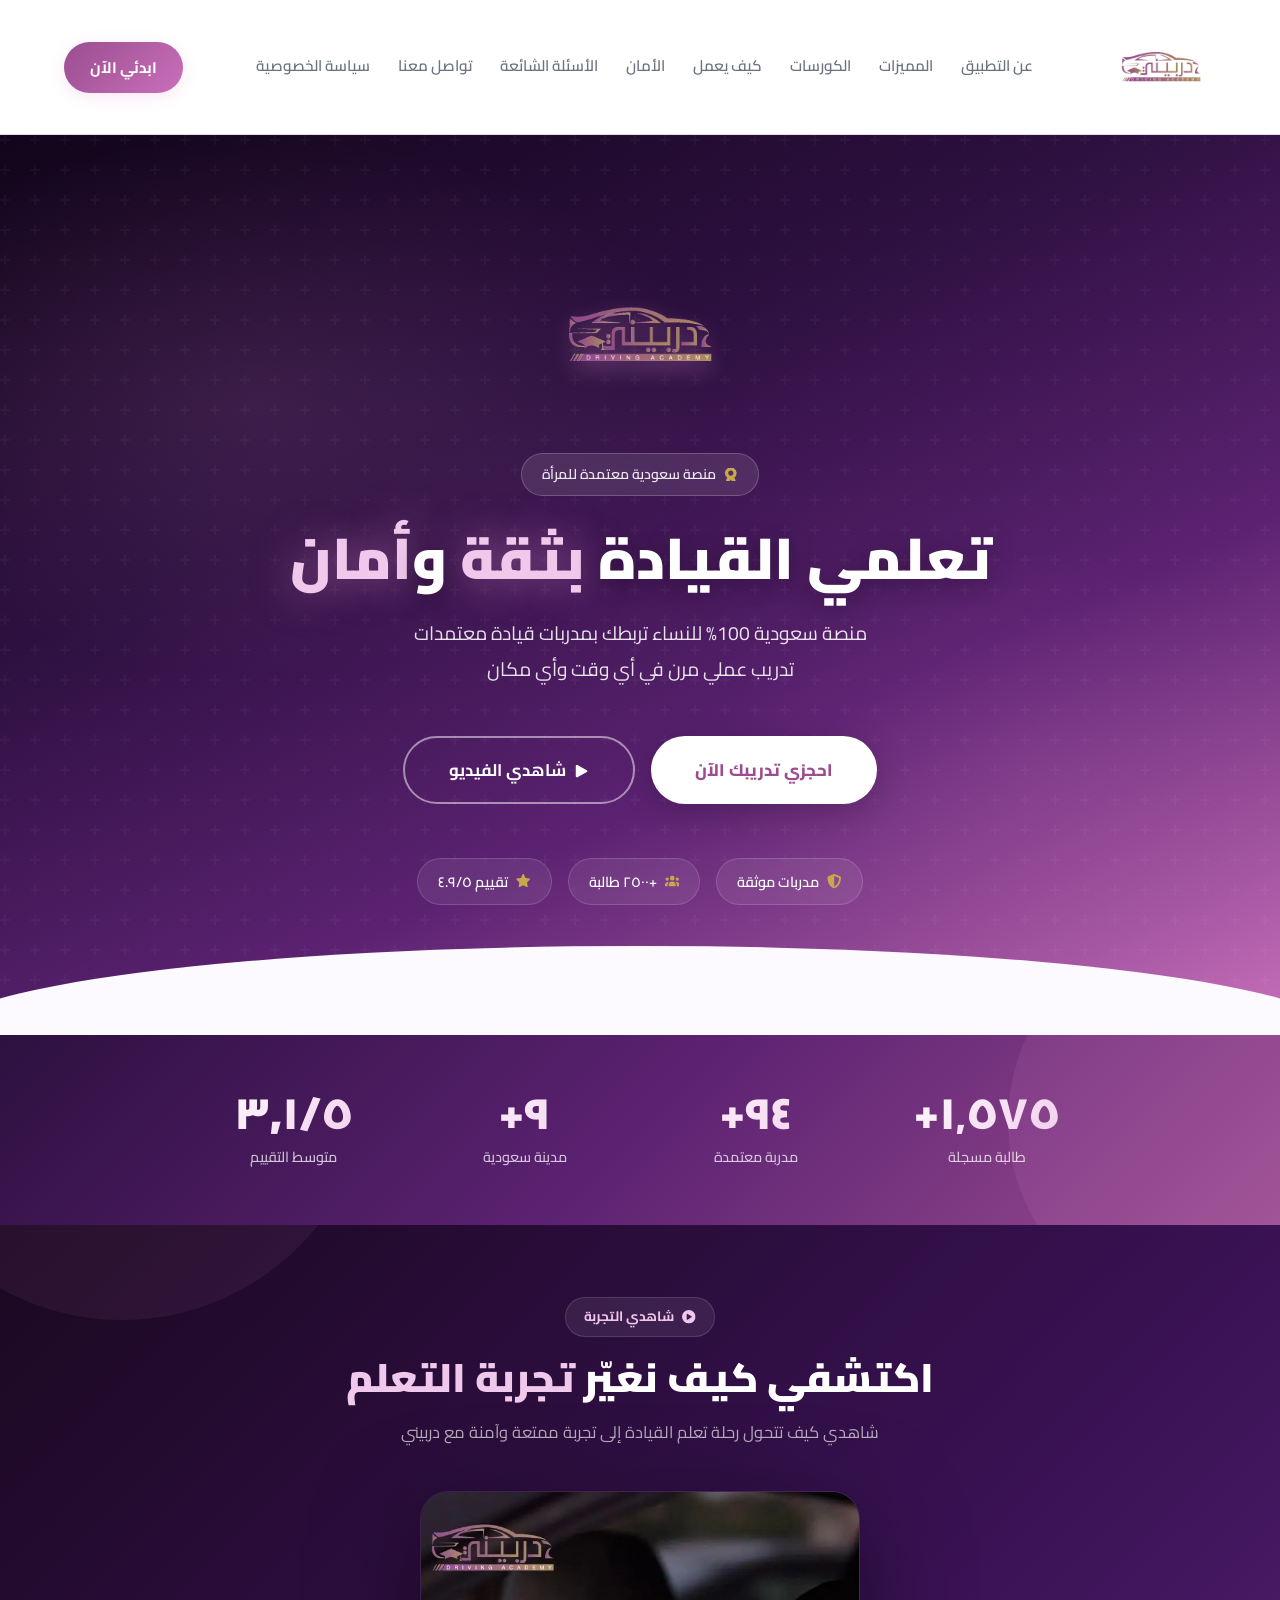
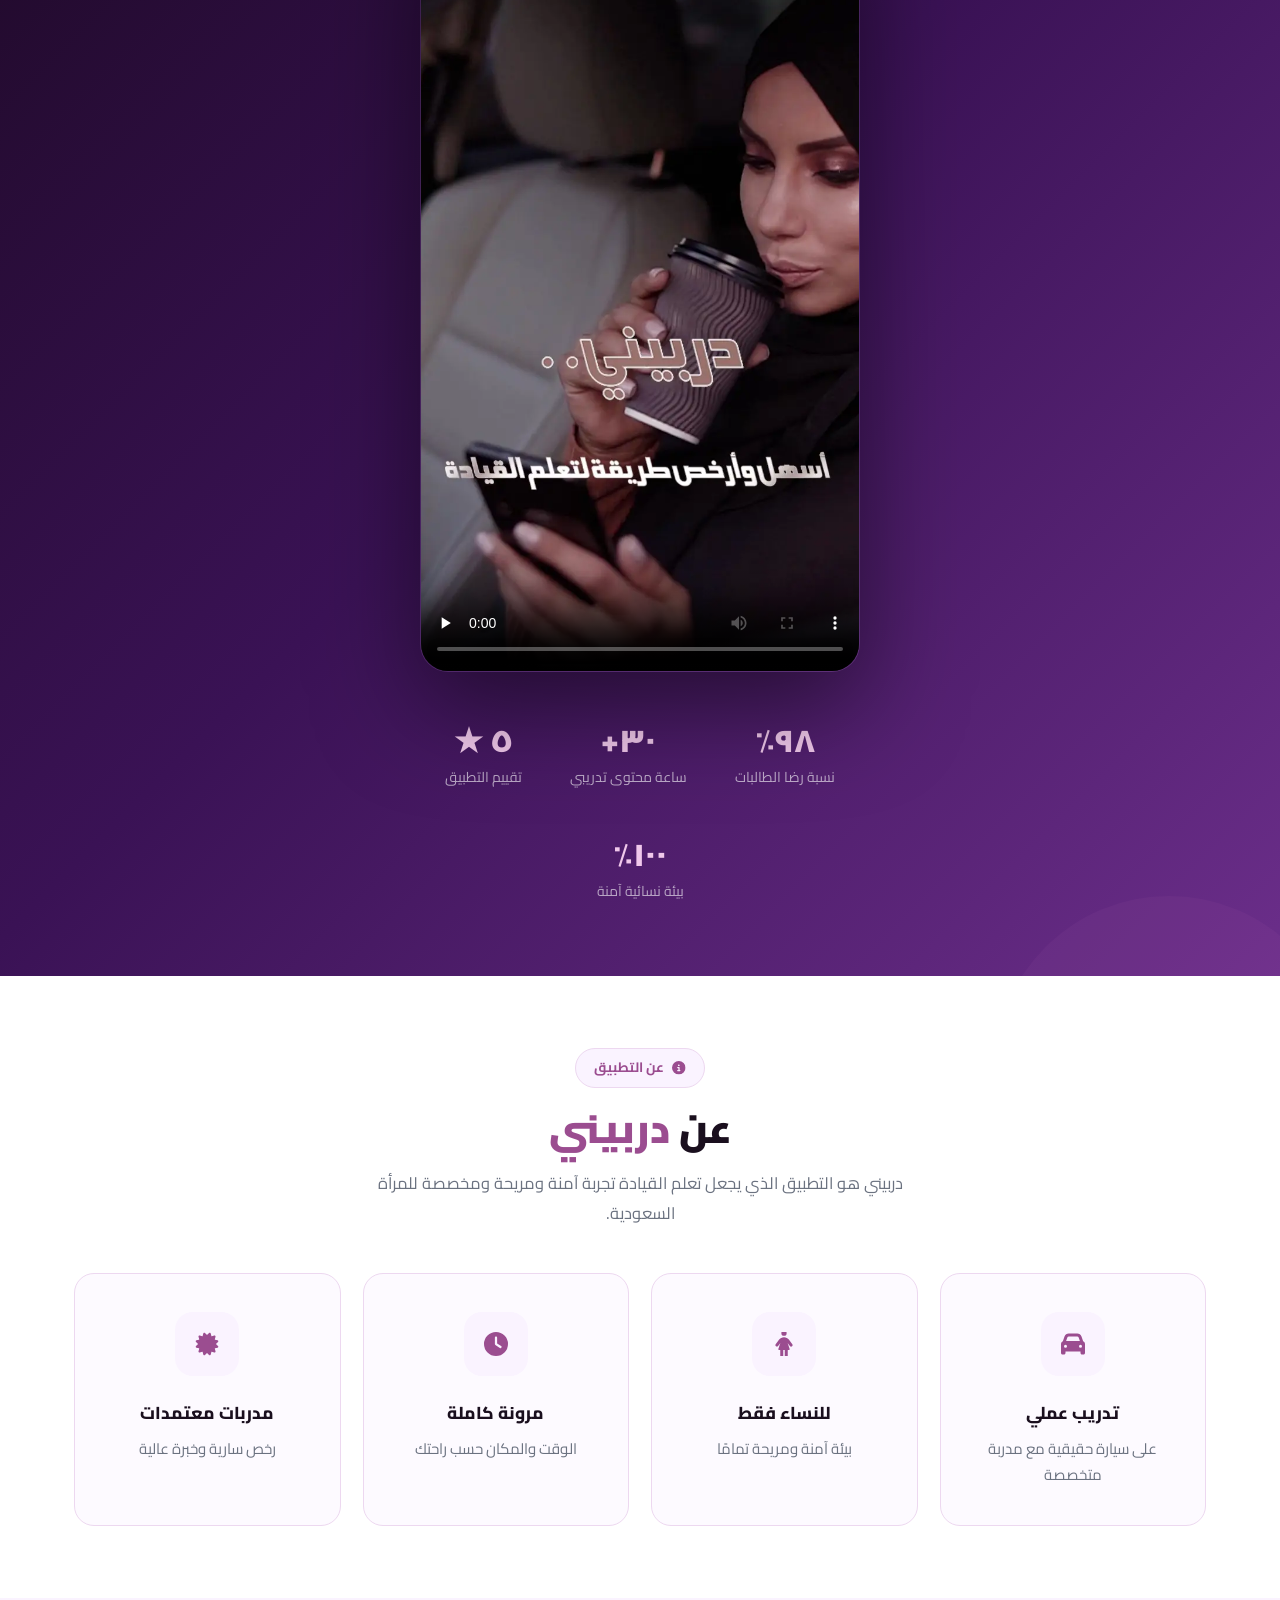
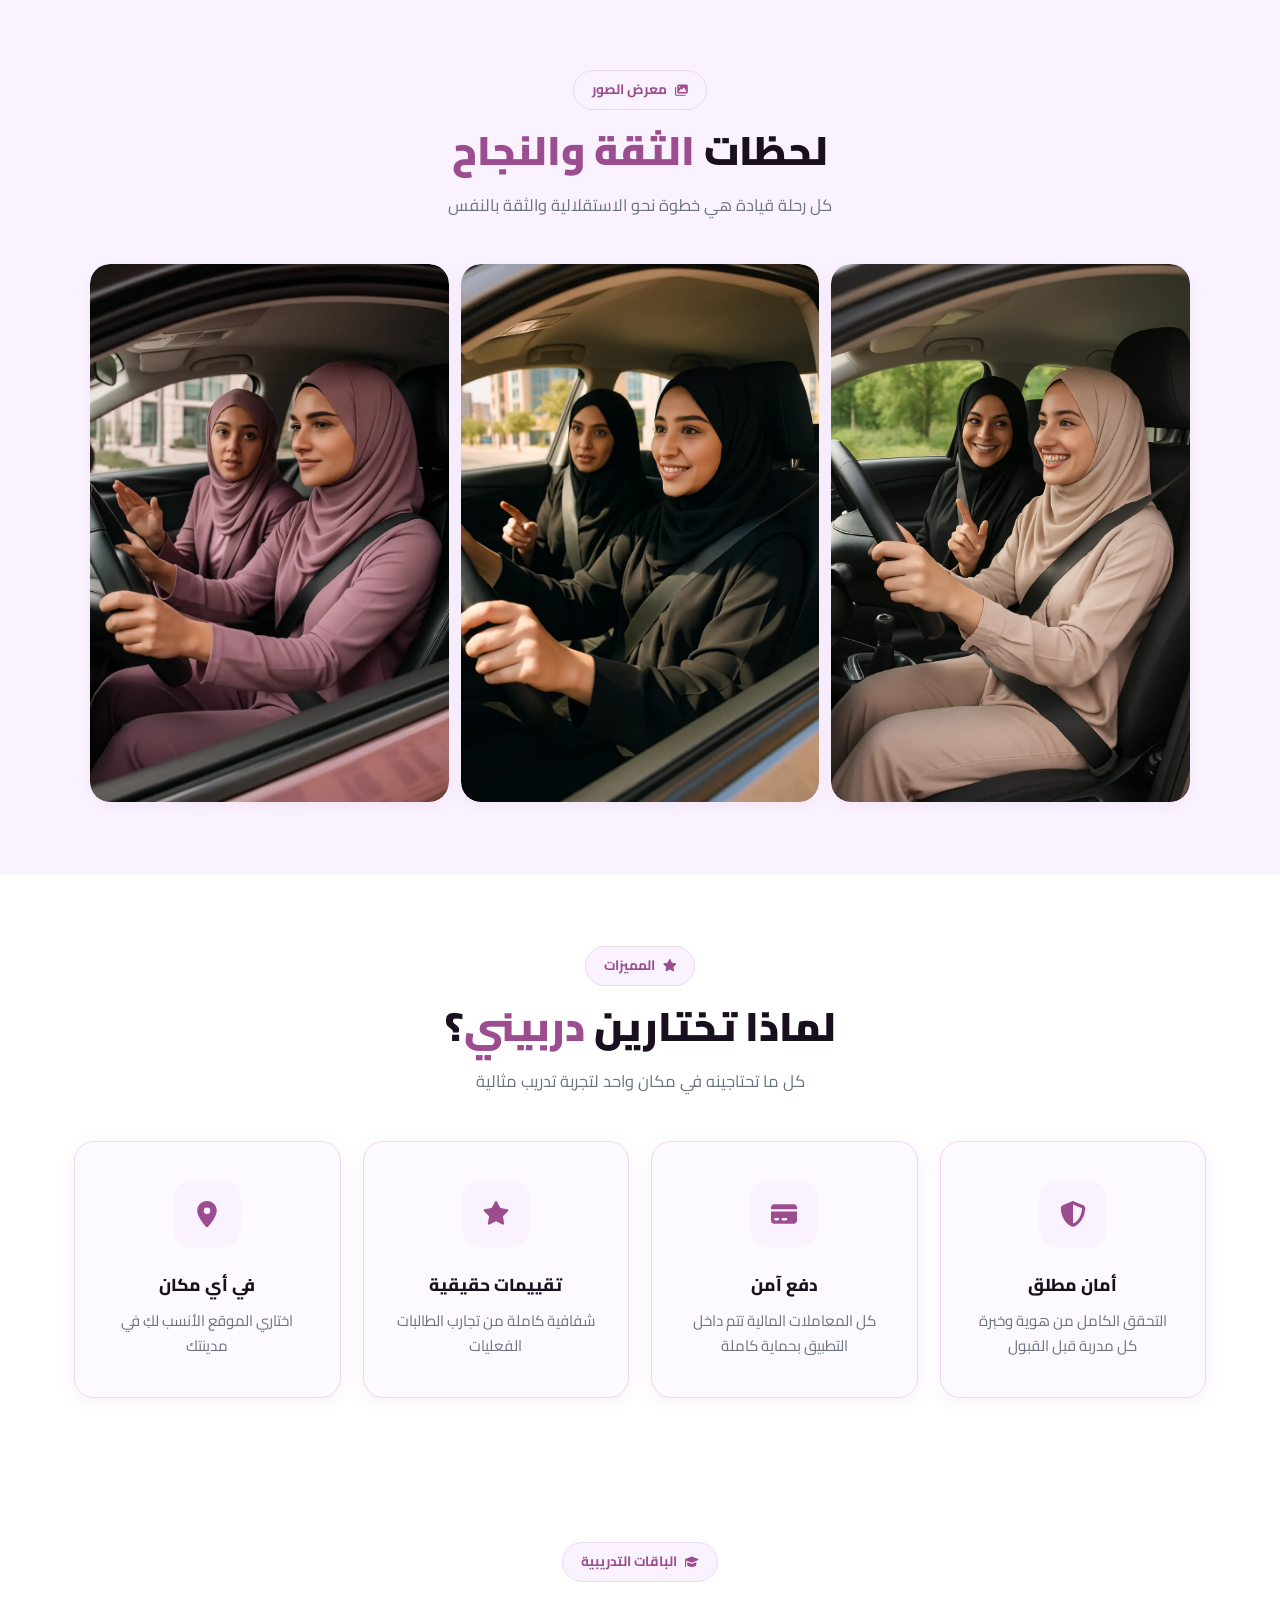
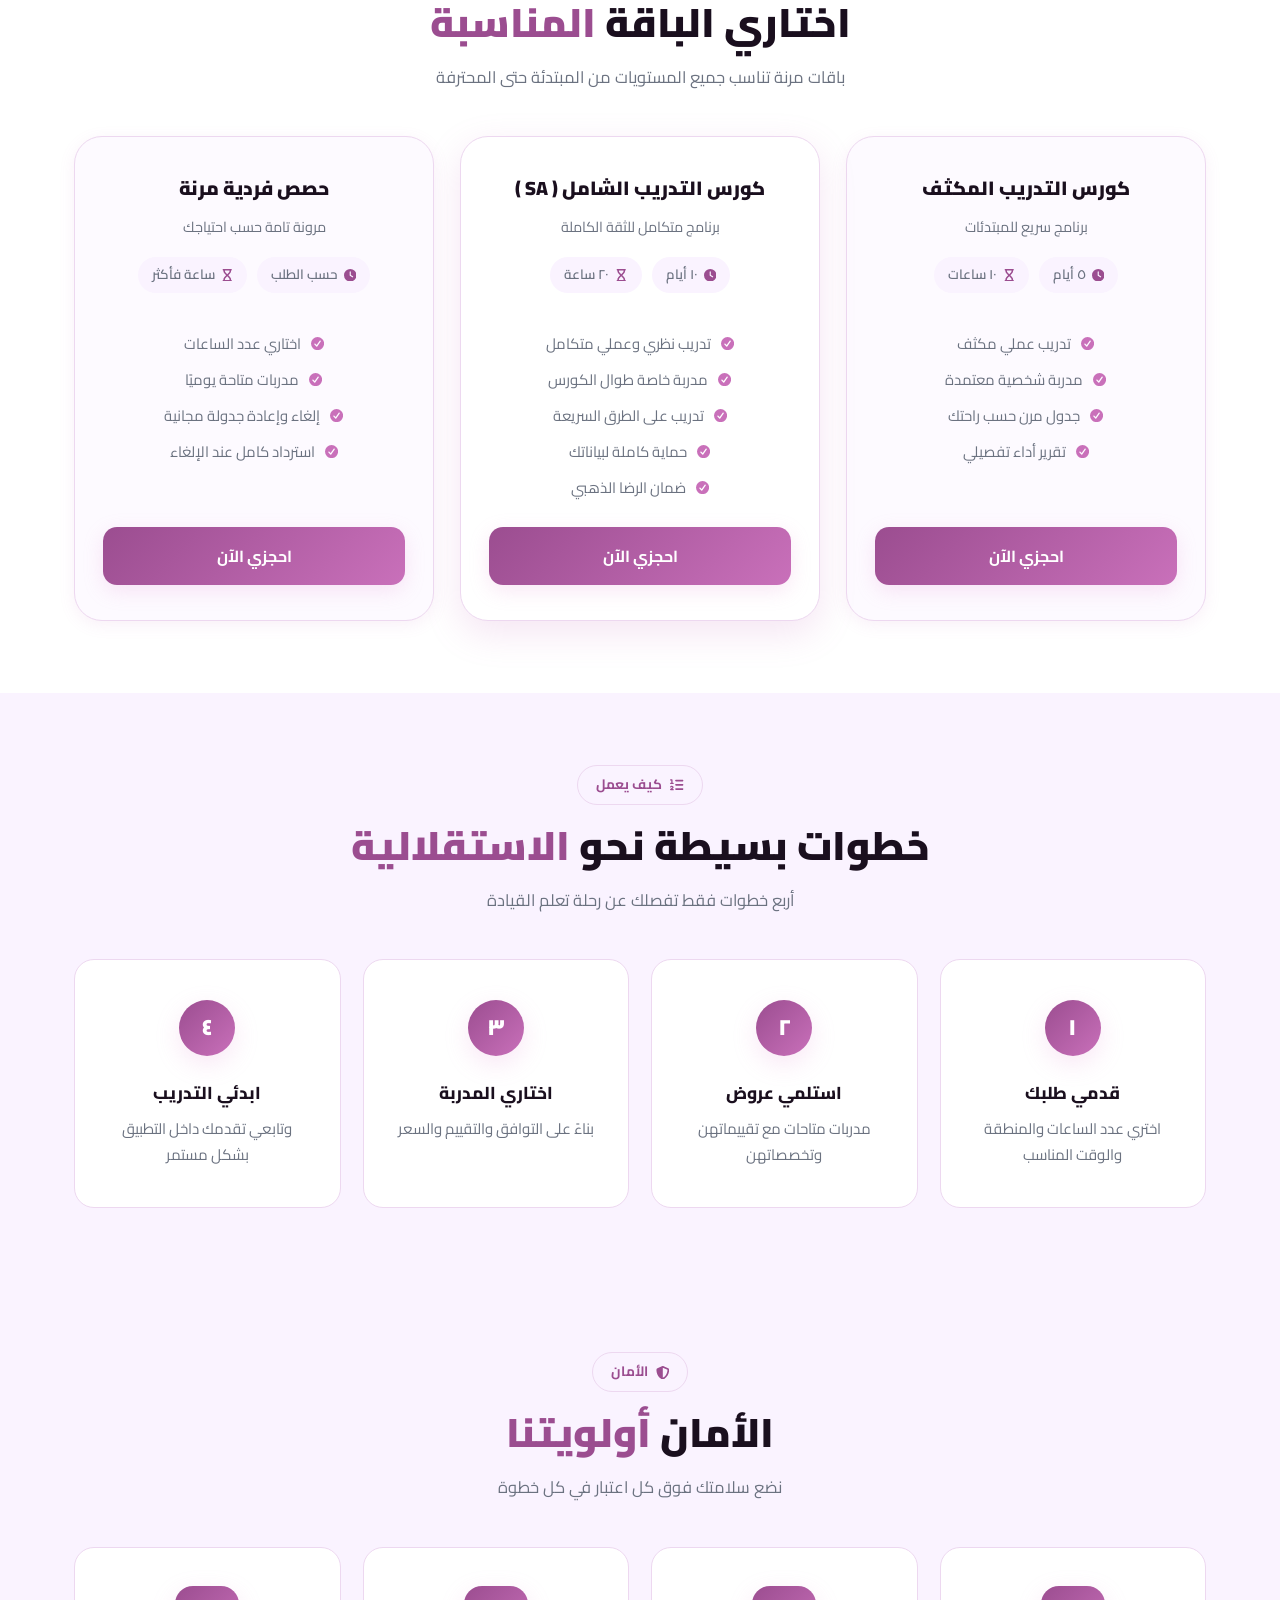
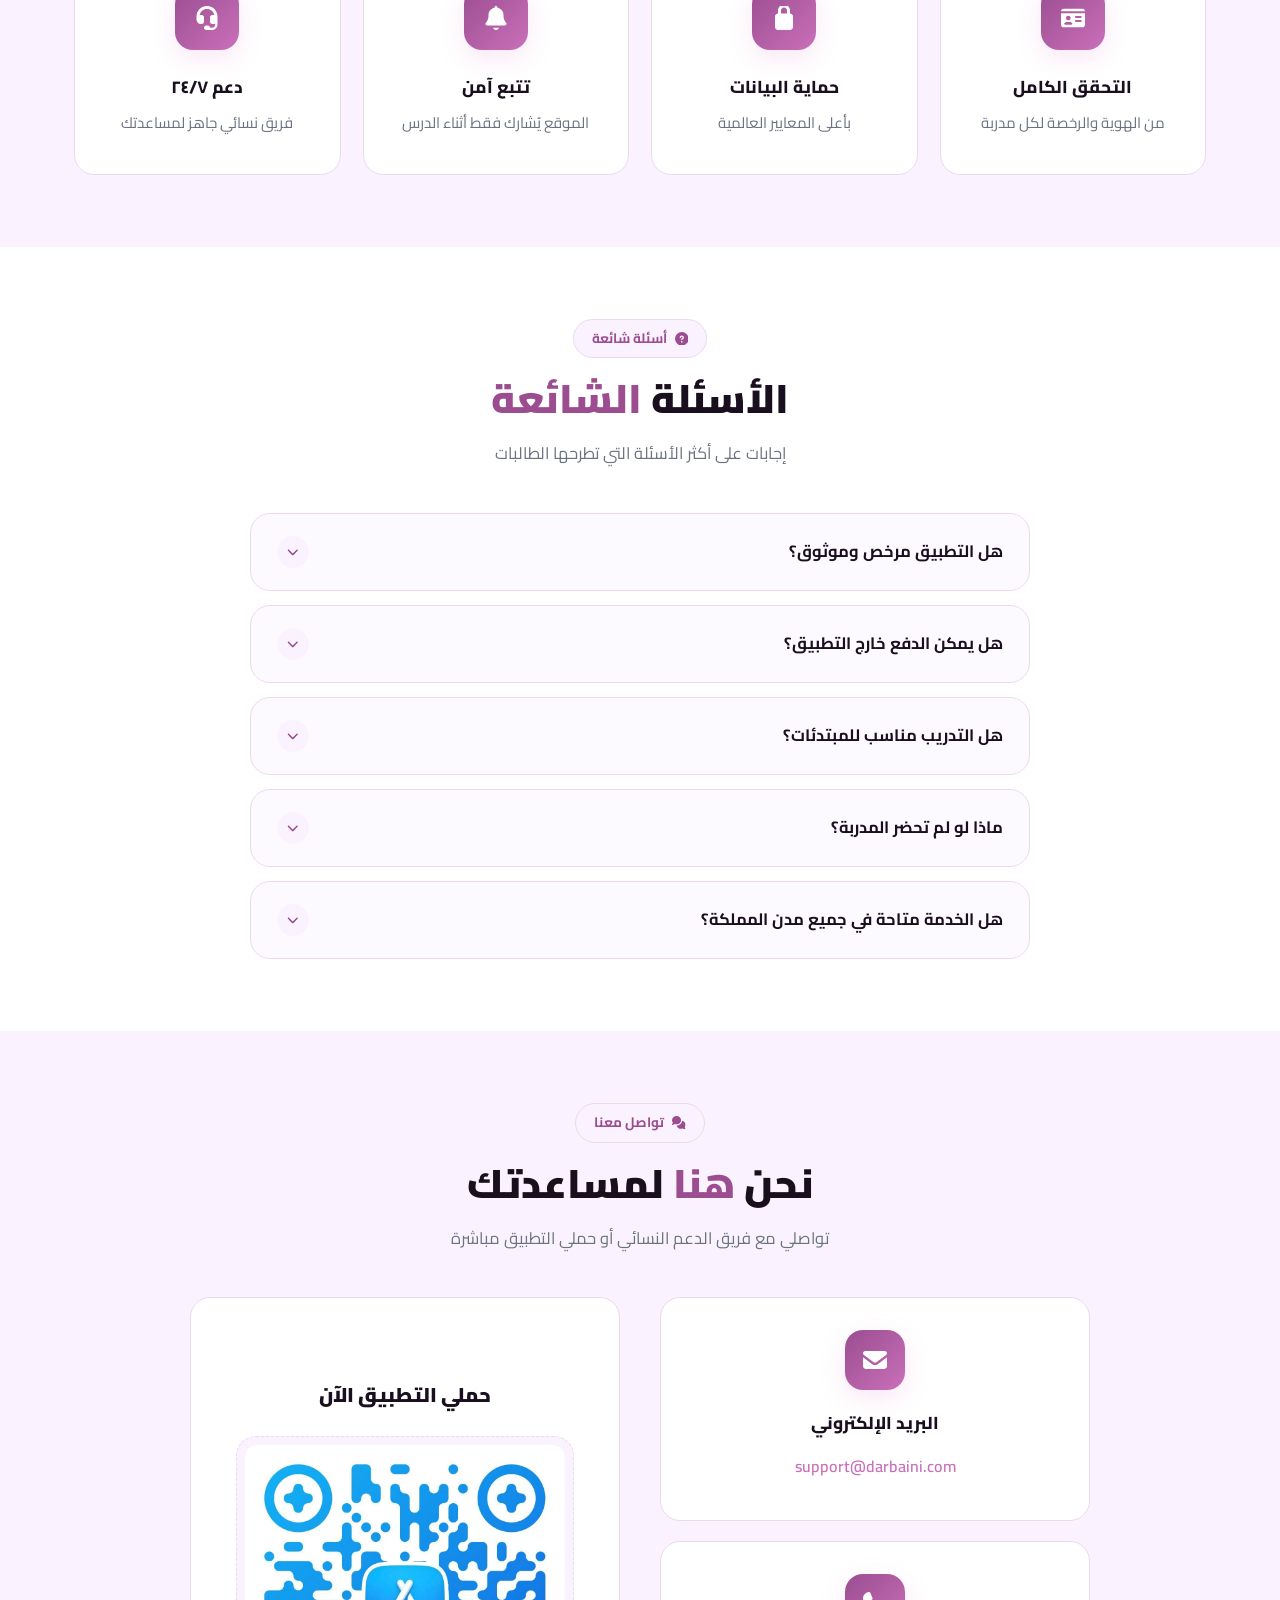
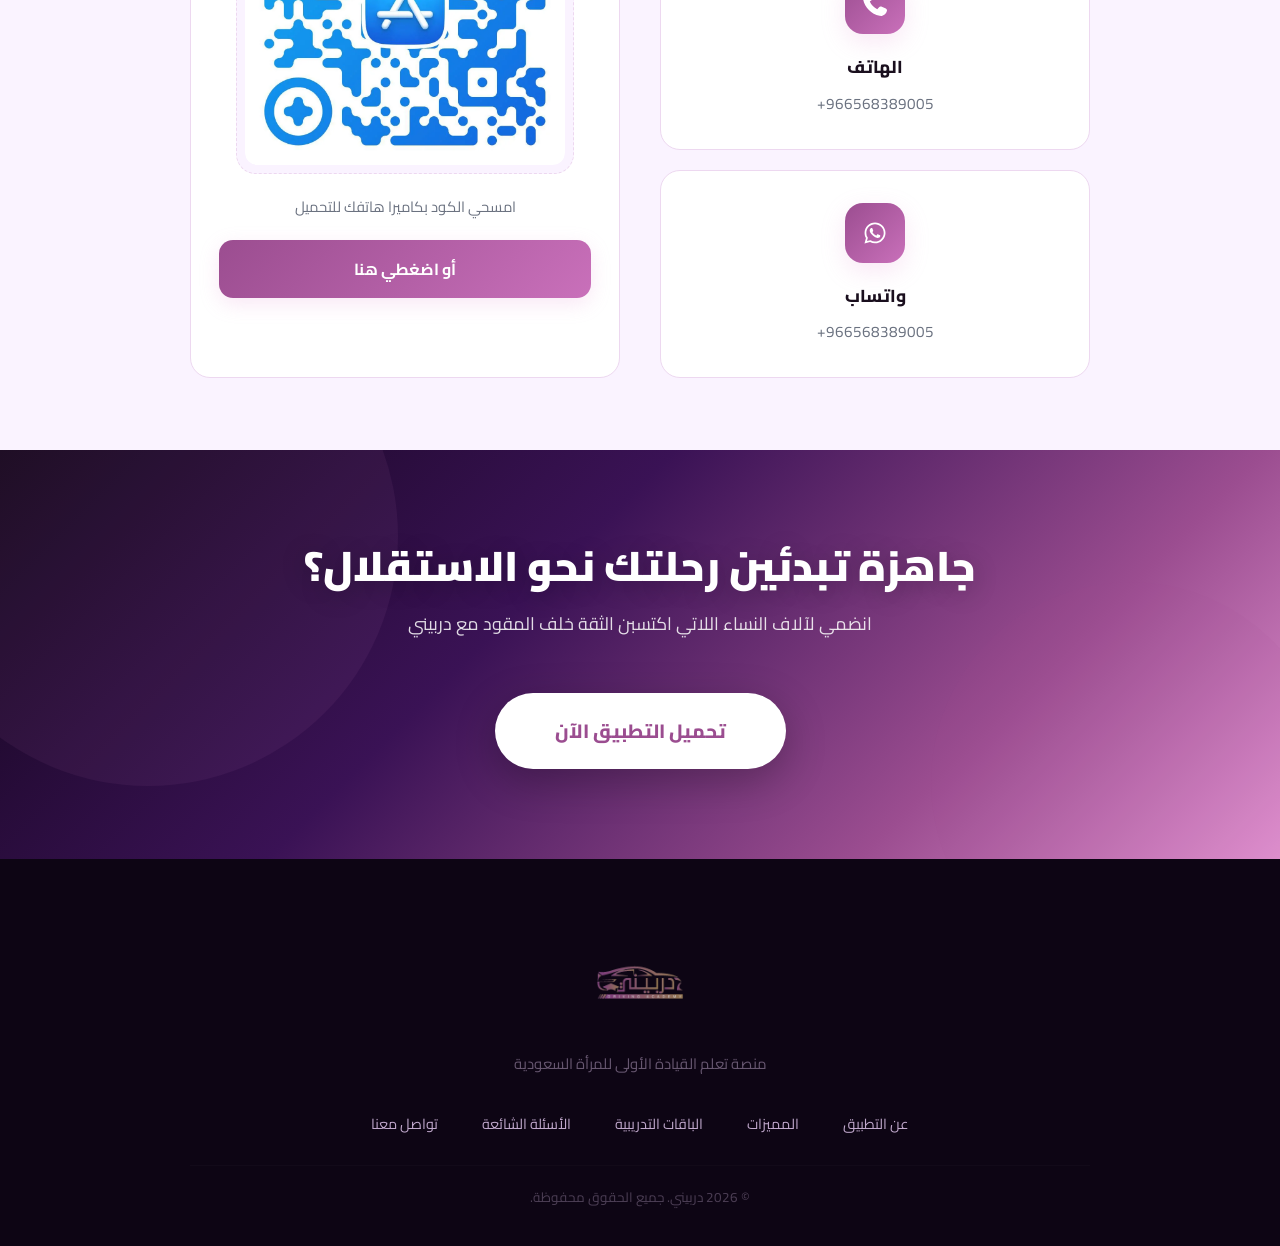
==== commit 34c29583: "fix final enhance" ====
--- a/index.html
+++ b/index.html
@@ -28,15 +28,11 @@
     <style>
       .icon{display:inline-block;width:1em;height:1em;fill:currentColor;vertical-align:middle;flex-shrink:0}:root{--primary:#c970ba;--primary-light:#e293d1;--primary-dark:#9b4d90;--primary-glow:rgba(226,147,209,0.22);--accent:#c9a84c;--text:#1a0f1e;--light-text:#6b7280;--muted-text:#9ca3af;--bg:#fdfaff;--bg-soft:#faf3ff;--bg-card:#fff;--border:#edd8f0;--white:#fff;--shadow-sm:0 4px 16px rgba(201,112,186,0.1);--shadow-md:0 12px 36px rgba(201,112,186,0.18);--shadow-lg:0 24px 64px rgba(201,112,186,0.24);--radius-sm:14px;--radius:20px;--radius-lg:28px}*,:after,:before{margin:0;padding:0;box-sizing:border-box}html{scroll-behavior:smooth}body{font-family:"Cairo",sans-serif;background:var(--bg);color:var(--text);direction:rtl;line-height:1.75;-webkit-font-smoothing:antialiased;-webkit-tap-highlight-color:transparent}:focus-visible{outline:3px solid var(--primary);outline-offset:2px;border-radius:4px}.cta-primary:focus-visible,.cta-secondary:focus-visible,.btn-course:focus-visible{outline-offset:3px;outline-color:var(--accent)}.skip-link{position:fixed;top:-100%;right:16px;z-index:10000;background:var(--primary-dark);color:#fff;padding:12px 24px;border-radius:0 0 var(--radius-sm) var(--radius-sm);font-weight:700;font-size:1rem;text-decoration:none;transition:top .25s ease}.skip-link:focus{top:0}.container{max-width:1180px;margin:0 auto;padding:0 24px}.navbar{display:flex;align-items:center;justify-content:space-between;padding:12px 5%;background:rgba(255,255,255,0.97);-webkit-backdrop-filter:blur(20px);backdrop-filter:blur(20px);position:sticky;top:0;z-index:1000;border-bottom:1px solid var(--border);transition:all .35s ease;gap:16px;flex-wrap:wrap}.navbar.scrolled{padding:8px 5%;box-shadow:0 6px 28px rgba(201,112,186,0.14)}.logo{display:flex;align-items:center;gap:10px;text-decoration:none;z-index:10}.logo img{height:110px;width:auto;object-fit:contain;transition:transform .3s ease,height .3s ease}.logo img:hover{transform:scale(1.04)}.desktop-nav{display:flex;gap:28px;flex-wrap:wrap;justify-content:center}.desktop-nav a{text-decoration:none;color:var(--light-text);font-weight:600;font-size:.95rem;transition:color .25s;position:relative;padding-bottom:1px}.desktop-nav a:after{content:"";position:absolute;bottom:0;right:0;width:0;height:2px;background:var(--primary);border-radius:2px;transition:width .3s ease}.desktop-nav a:hover{color:var(--primary)}.desktop-nav a:hover:after{width:100%}.cta{background:linear-gradient(135deg,var(--primary-dark),var(--primary));color:#fff;border:none;padding:11px 26px;border-radius:50px;font-weight:700;font-size:.95rem;font-family:"Cairo",sans-serif;cursor:pointer;transition:all .3s ease;box-shadow:0 4px 16px var(--primary-glow);white-space:nowrap}.cta:hover{transform:translateY(-2px);box-shadow:0 8px 28px var(--primary-glow)}.hamburger{display:none;flex-direction:column;justify-content:center;align-items:center;gap:5px;width:44px;height:44px;cursor:pointer;z-index:20;background:none;border:none;padding:0}.hamburger span{display:block;width:28px;height:3px;background:var(--light-text);border-radius:3px;transition:all .35s cubic-bezier(.4,0,.2,1);position:relative;flex-shrink:0}.hamburger.active span:first-child{transform:rotate(45deg) translate(5px,5px)}.hamburger.active span:nth-child(2){opacity:0;transform:scale(.2)}.hamburger.active span:nth-child(3){transform:rotate(-45deg) translate(6px,-6px)}.mobile-menu{position:fixed;top:0;left:0;width:100%;height:100vh;background:rgba(255,255,255,0.98);-webkit-backdrop-filter:blur(25px);backdrop-filter:blur(25px);display:flex;flex-direction:column;align-items:center;justify-content:flex-start;padding:90px 20px 40px;gap:28px;z-index:999;visibility:hidden;opacity:0;transform:translateY(-100%);transition:transform .5s cubic-bezier(.32,.72,0,1),opacity .4s ease,visibility 0s .5s;border-bottom:1px solid var(--border);overflow-y:auto;-webkit-overflow-scrolling:touch;overscroll-behavior:contain}.mobile-menu.active{visibility:visible;opacity:1;transform:translateY(0);transition:transform .5s cubic-bezier(.32,.72,0,1),opacity .4s ease,visibility 0s 0s}.mobile-menu nav{flex-direction:column;gap:28px;align-items:center;display:flex}.mobile-menu nav a{font-size:1.35rem;padding:8px 0;text-decoration:none;color:var(--text);font-weight:700}.mobile-menu .cta{padding:14px 36px;font-size:1.1rem;margin-top:16px}@media(max-width:992px){.hamburger{display:flex}.desktop-nav,.desktop-cta{display:none}.logo img{height:85px}.navbar{padding:10px 5%}}@media(max-width:480px){.navbar{padding:5px 3%}.logo img{height:75px}.mobile-menu{gap:24px}.mobile-menu nav a{font-size:1.25rem}}.hero{background:linear-gradient(155deg,#12051a 0%,#2d1040 35%,#5c2272 65%,#c970ba 100%);color:#fff;padding:100px 20px 130px;text-align:center;position:relative;overflow:hidden}.hero:before{content:"";position:absolute;inset:0;background:radial-gradient(ellipse 60% 50% at 20% 30%,rgba(226,147,209,0.12) 0%,transparent 60%),radial-gradient(ellipse 40% 40% at 80% 70%,rgba(201,112,186,0.1) 0%,transparent 60%),url("data:image/svg+xml,%3Csvg width='60' height='60' viewBox='0 0 60 60' xmlns='http://www.w3.org/2000/svg'%3E%3Cg fill='none' fill-rule='evenodd'%3E%3Cg fill='%23ffffff' fill-opacity='0.03'%3E%3Cpath d='M36 34v-4h-2v4h-4v2h4v4h2v-4h4v-2h-4zm0-30V0h-2v4h-4v2h4v4h2V6h4V4h-4zM6 34v-4H4v4H0v2h4v4h2v-4h4v-2H6zM6 4V0H4v4H0v2h4v4h2V6h4V4H6z'/%3E%3C/g%3E%3C/g%3E%3C/svg%3E");pointer-events:none}.hero:after{content:"";position:absolute;bottom:-1px;left:0;right:0;height:90px;background:var(--bg);clip-path:ellipse(55% 100% at 50% 100%)}.hero-content{position:relative;z-index:1;max-width:820px;margin:0 auto}.hero-logo{margin-bottom:10px}.hero-logo img{height:200px;width:auto;object-fit:contain;filter:drop-shadow(0 8px 10px rgba(226,147,209,0.4));animation:floatLogo 4s ease-in-out infinite}@keyframes floatLogo{0%,to{transform:translateY(0)}50%{transform:translateY(-10px)}}.hero-badge{display:inline-flex;align-items:center;gap:8px;background:rgba(255,255,255,0.1);border:1px solid rgba(255,255,255,0.2);color:rgba(255,255,255,0.9);padding:8px 20px;border-radius:50px;font-size:.88rem;font-weight:600;margin-bottom:28px;backdrop-filter:blur(8px)}.hero-badge .icon{color:var(--accent);font-size:.85rem}.hero-content h1{font-size:3.6rem;font-weight:900;line-height:1.2;margin-bottom:22px;text-shadow:0 4px 24px rgba(0,0,0,0.3)}.highlight{color:#f0c8eb;text-shadow:0 0 40px rgba(226,147,209,0.5)}.highlight-soft{color:#f0c8eb}.hero-subtitle{font-size:1.2rem;max-width:640px;margin:0 auto 48px;opacity:.88;line-height:1.9}.hero-buttons{display:flex;gap:16px;justify-content:center;flex-wrap:wrap;margin-bottom:54px}.cta-primary{background:#fff;color:var(--primary-dark);padding:16px 44px;border-radius:50px;font-weight:800;font-size:1.05rem;font-family:"Cairo",sans-serif;border:none;cursor:pointer;transition:all .35s ease;box-shadow:0 8px 32px rgba(0,0,0,0.2)}.cta-primary:hover{transform:translateY(-5px);box-shadow:0 16px 48px rgba(0,0,0,0.3)}.cta-secondary{background:transparent;color:#fff;border:2px solid rgba(255,255,255,0.5);padding:16px 44px;border-radius:50px;font-weight:700;font-size:1.05rem;font-family:"Cairo",sans-serif;cursor:pointer;transition:all .35s ease}.cta-secondary:hover{background:rgba(255,255,255,0.12);border-color:#fff}.cta-secondary .icon{margin-left:8px;font-size:.85em}.trust-badges{display:flex;gap:16px;justify-content:center;flex-wrap:wrap}.trust-badges div{display:flex;align-items:center;gap:8px;background:rgba(255,255,255,0.08);border:1px solid rgba(255,255,255,0.15);backdrop-filter:blur(8px);padding:10px 20px;border-radius:50px;font-size:.9rem;font-weight:600}.trust-badges div .icon{color:var(--accent)}
     </style>
-    <link rel="preload" href="style.css" as="style" fetchpriority="low" onload="this.onload=null;this.rel='stylesheet'">
-    <noscript><link rel="stylesheet" href="style.css"></noscript>
+    <link rel="stylesheet" href="style.css" />
     <link
       href="https://fonts.googleapis.com/css2?family=Cairo:wght@400;500;600;700;800;900&display=swap"
-      rel="stylesheet" media="print" onload="this.onload=null;this.media='all'"
+      rel="stylesheet"
     />
-    <noscript>
-      <link href="https://fonts.googleapis.com/css2?family=Cairo:wght@400;500;600;700;800;900&display=swap" rel="stylesheet" />
-    </noscript>
     <link rel="preload" as="image" href="media/Logo.gif" fetchpriority="high" />
     
     <script type="application/ld+json">
